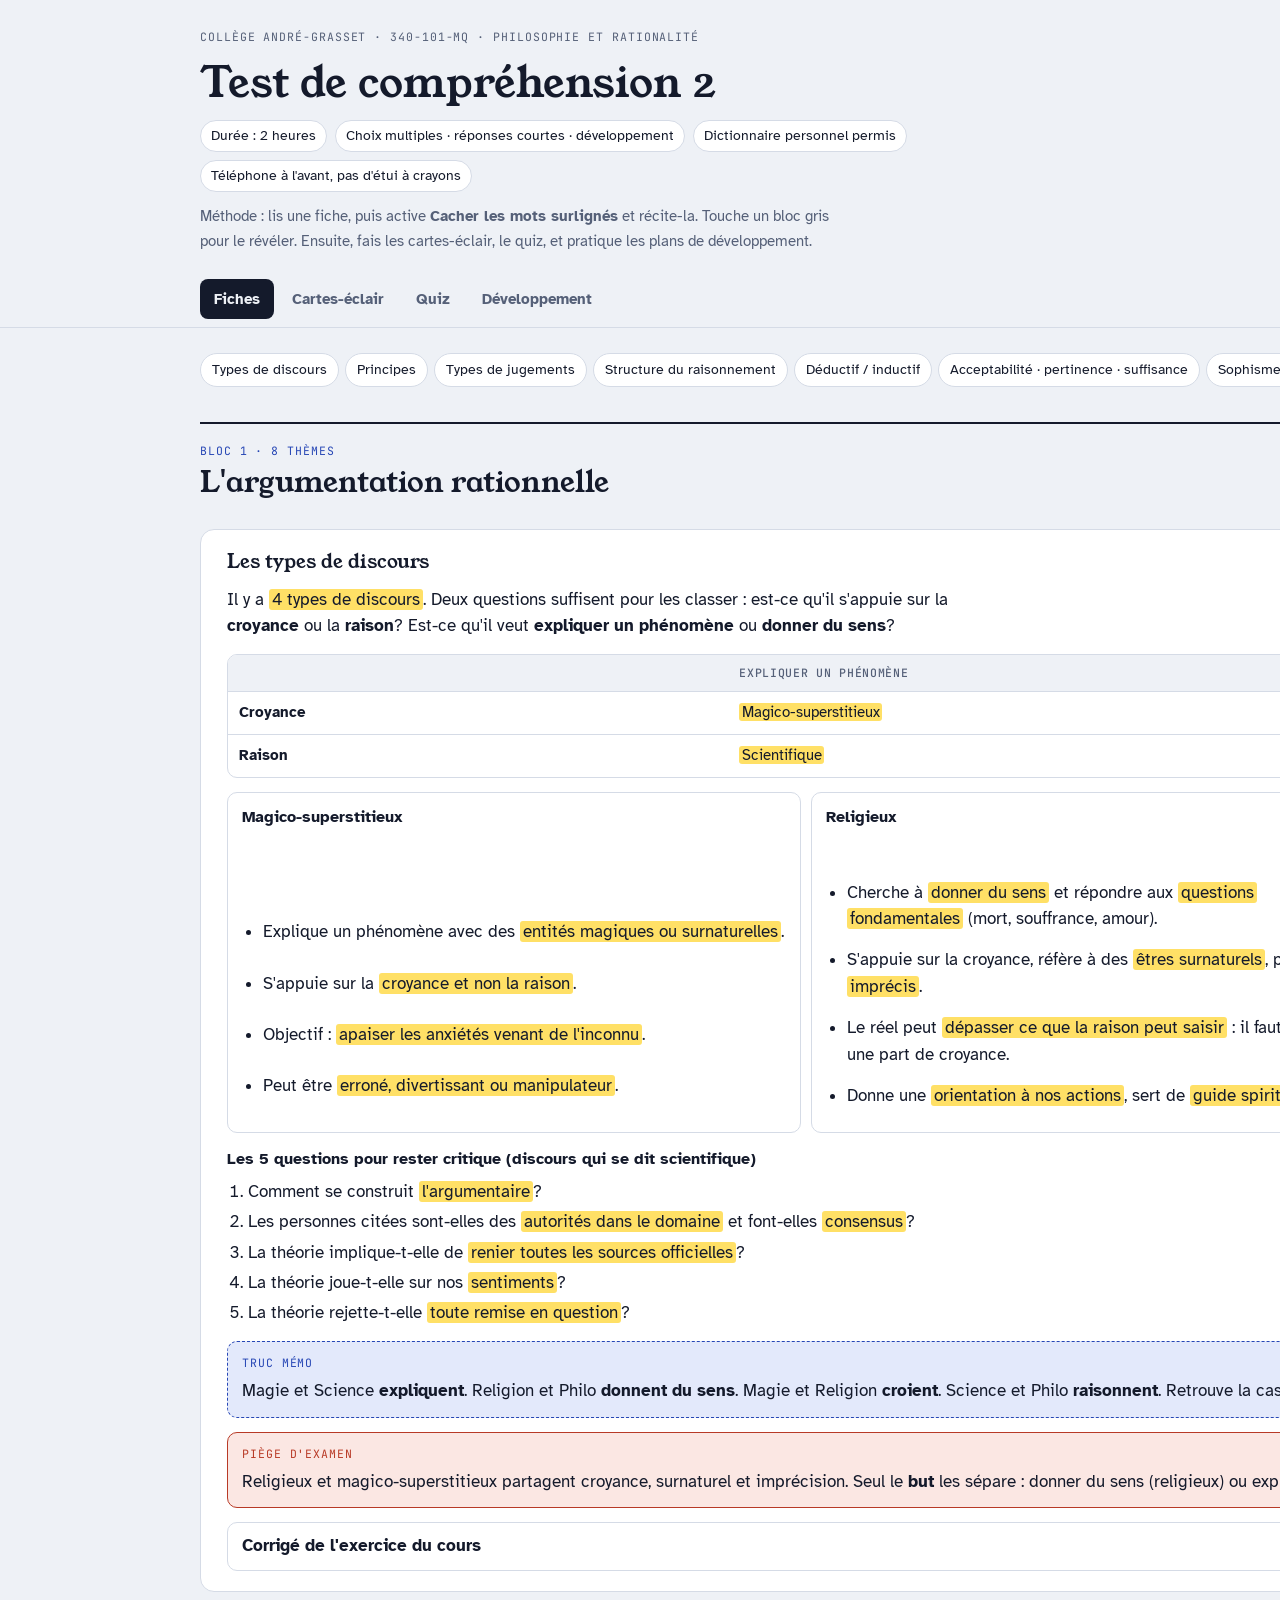
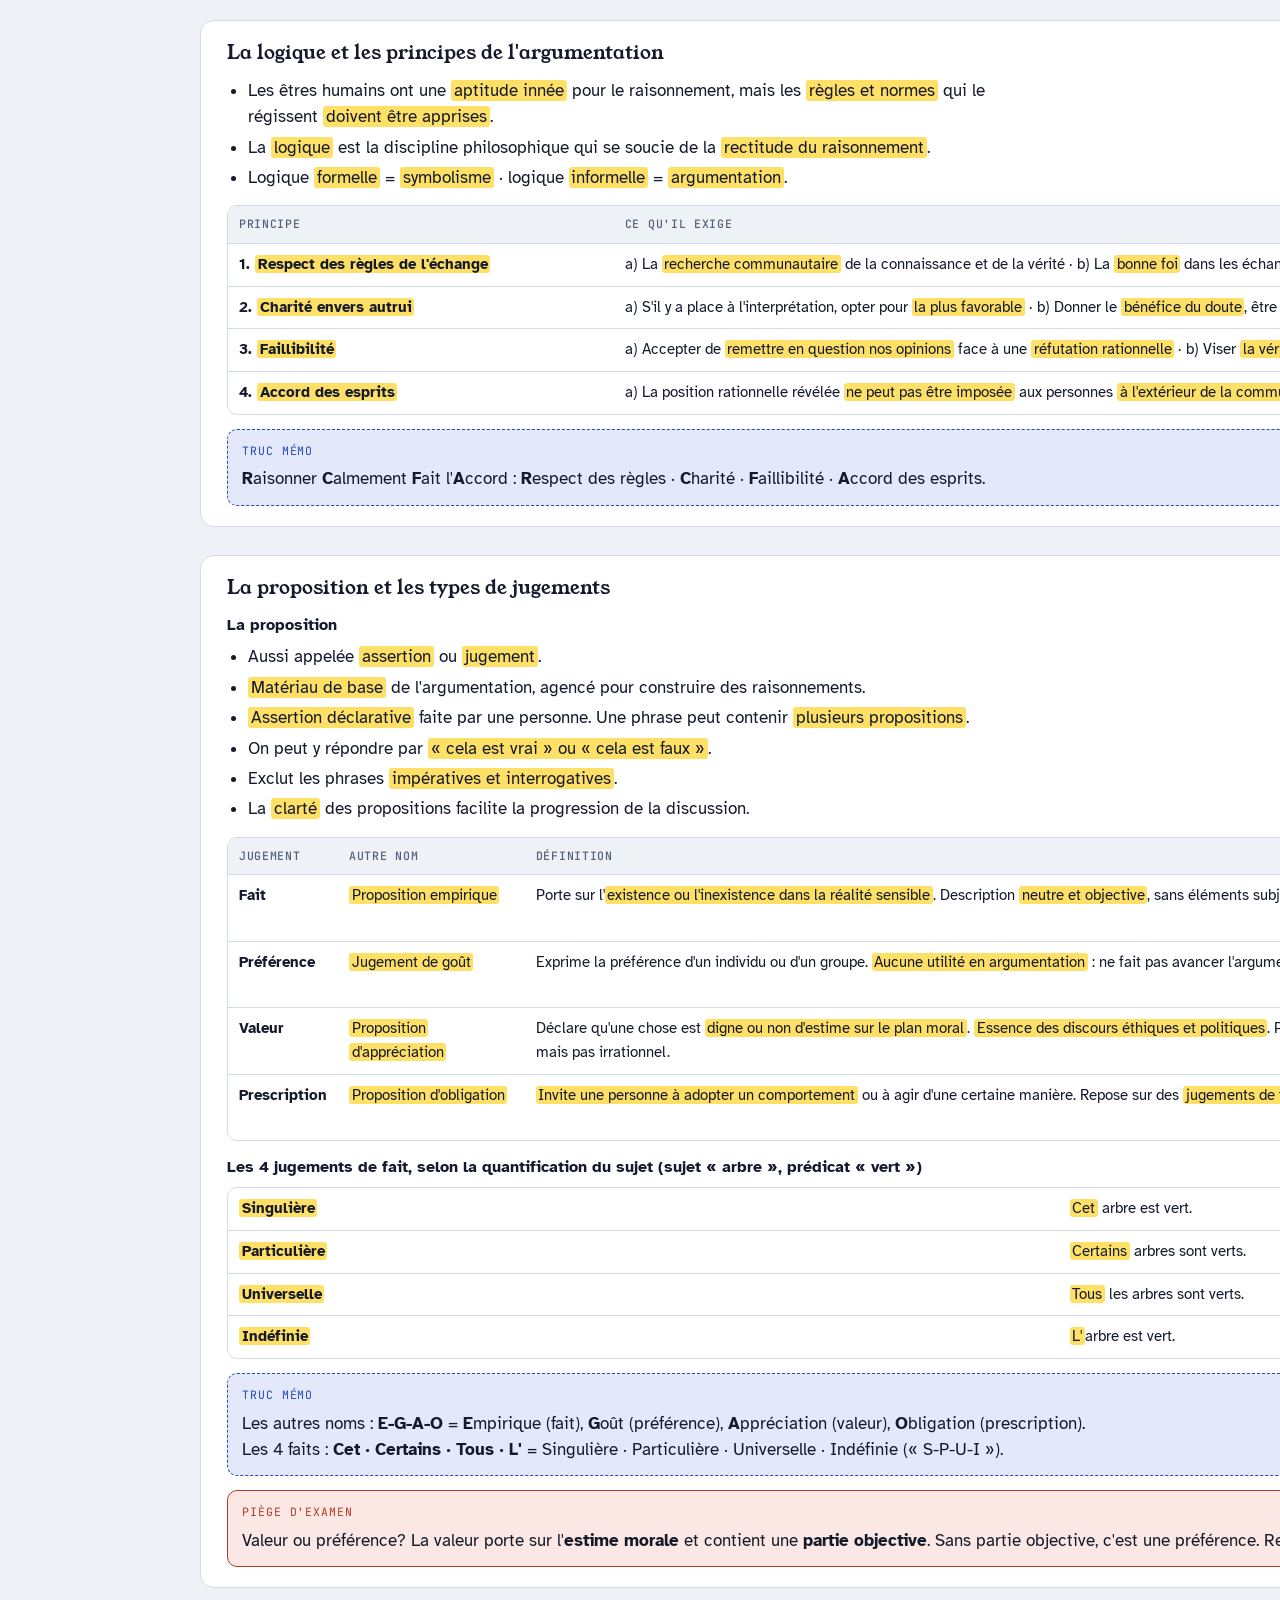
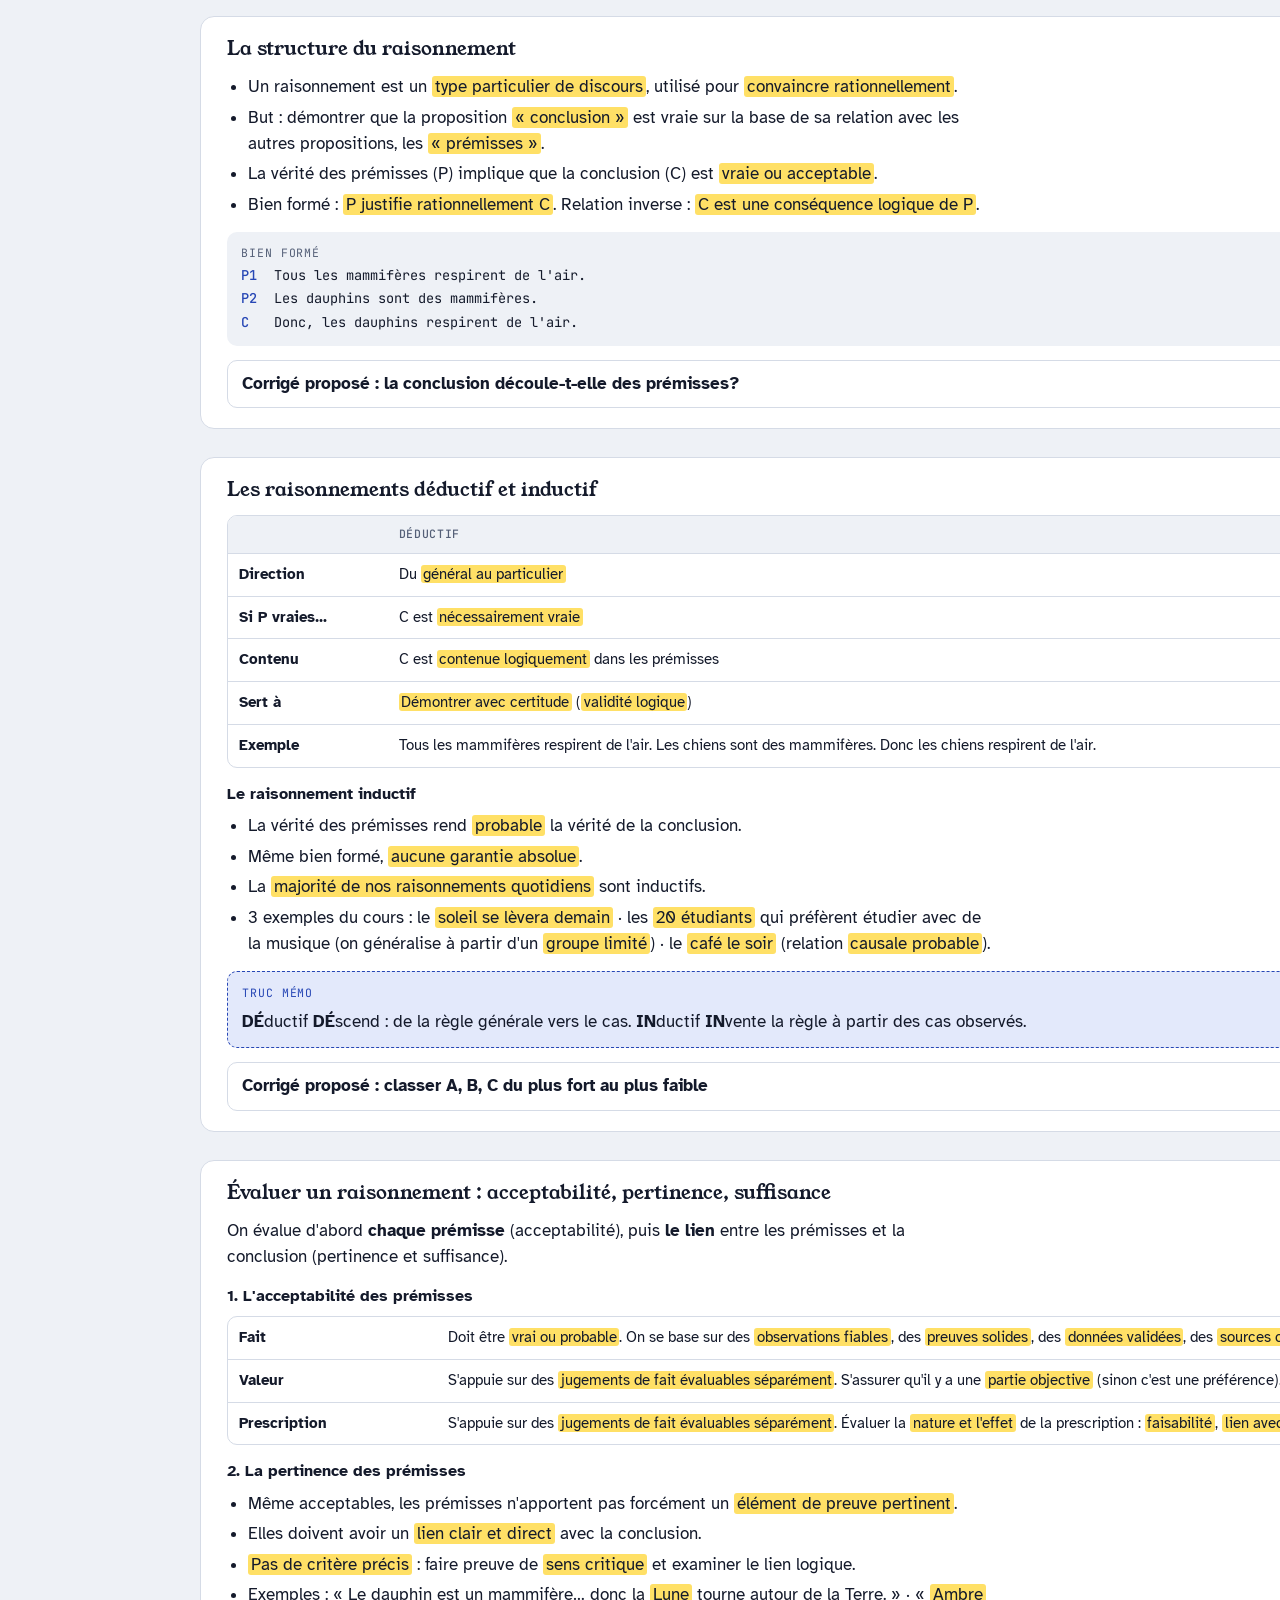
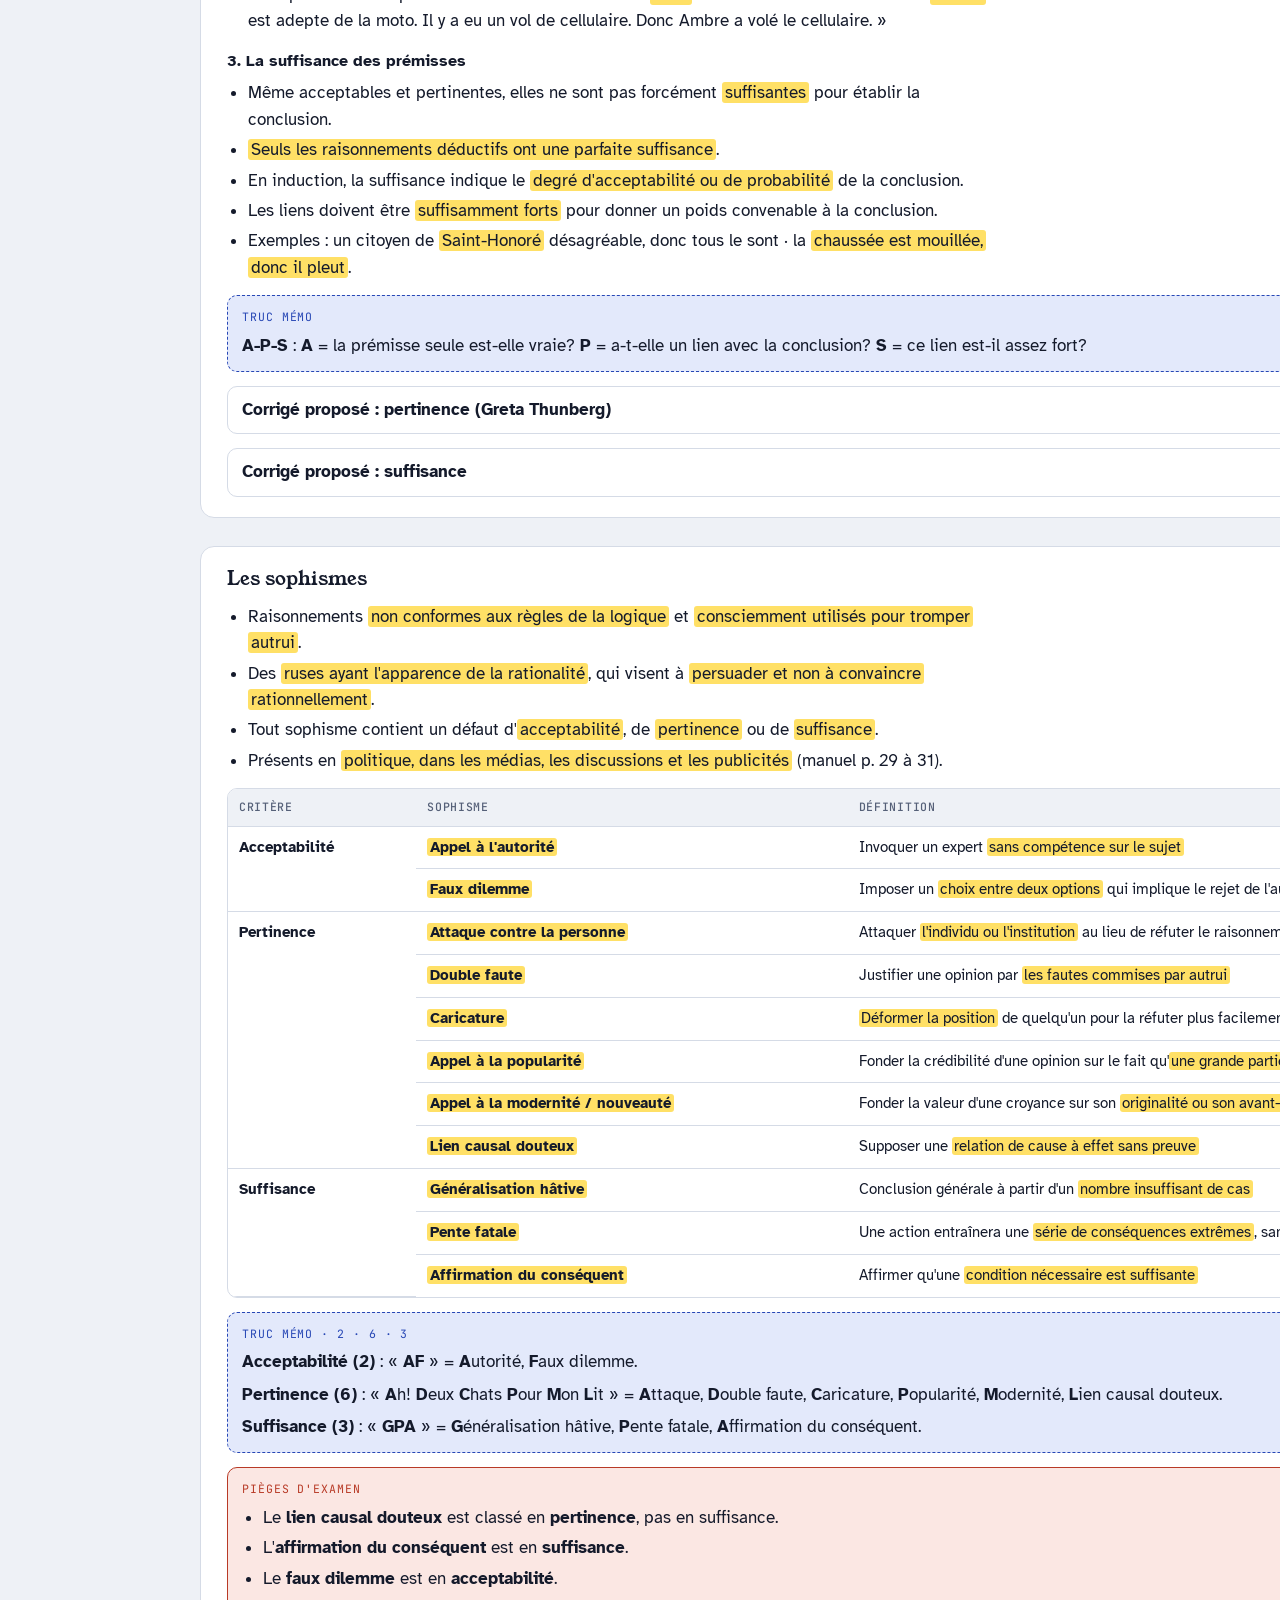
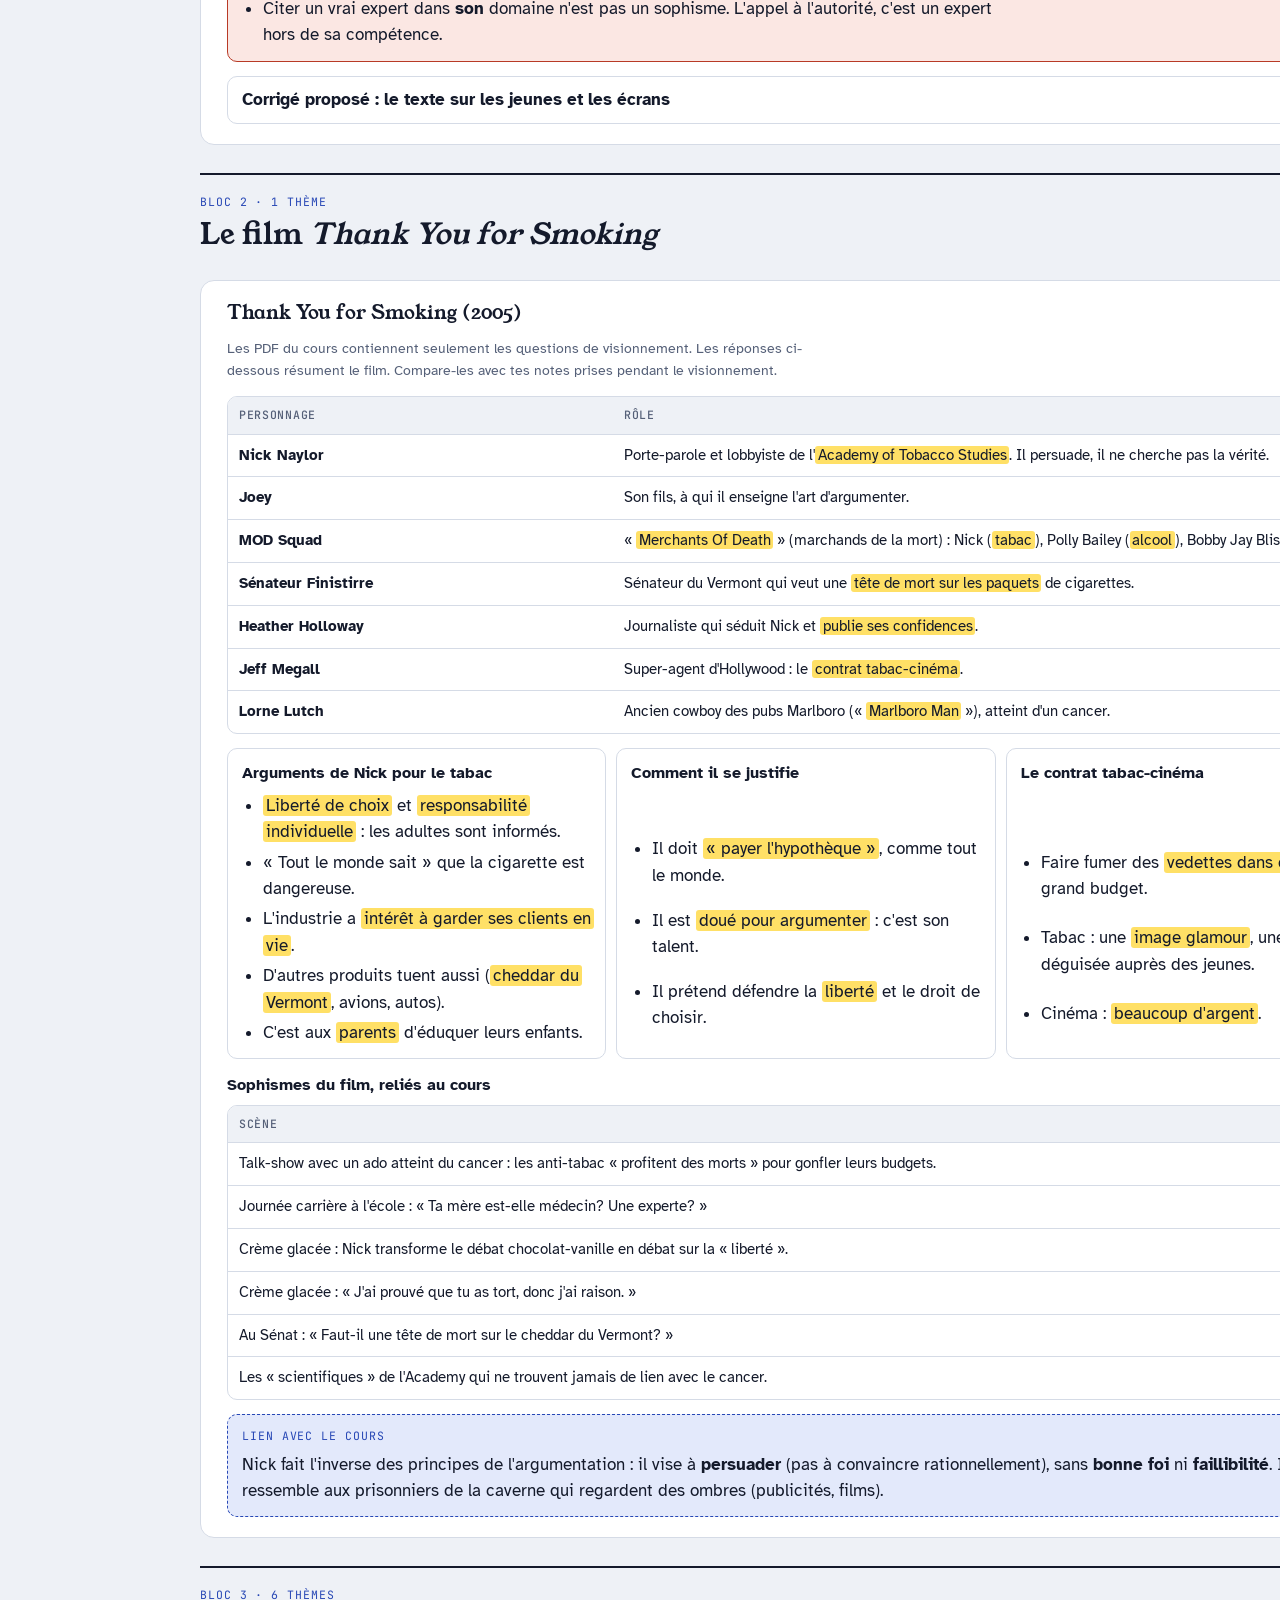
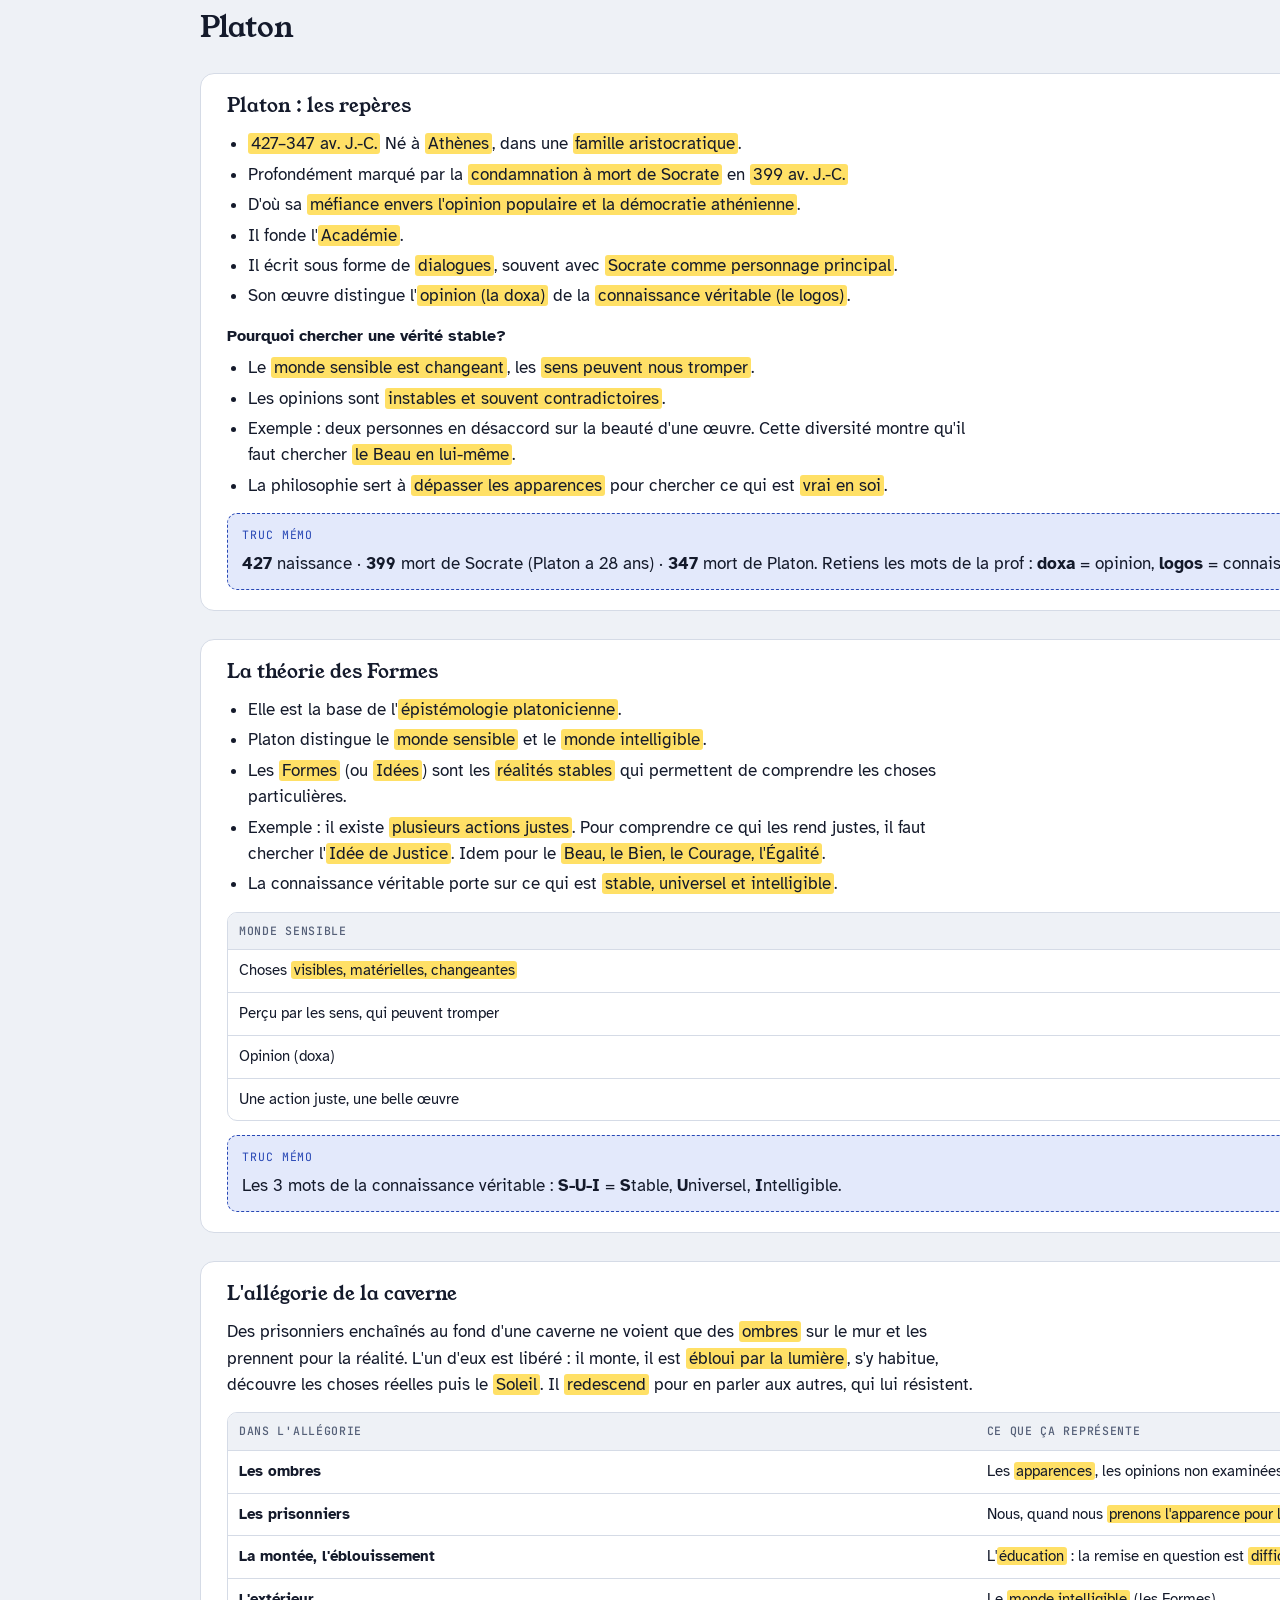
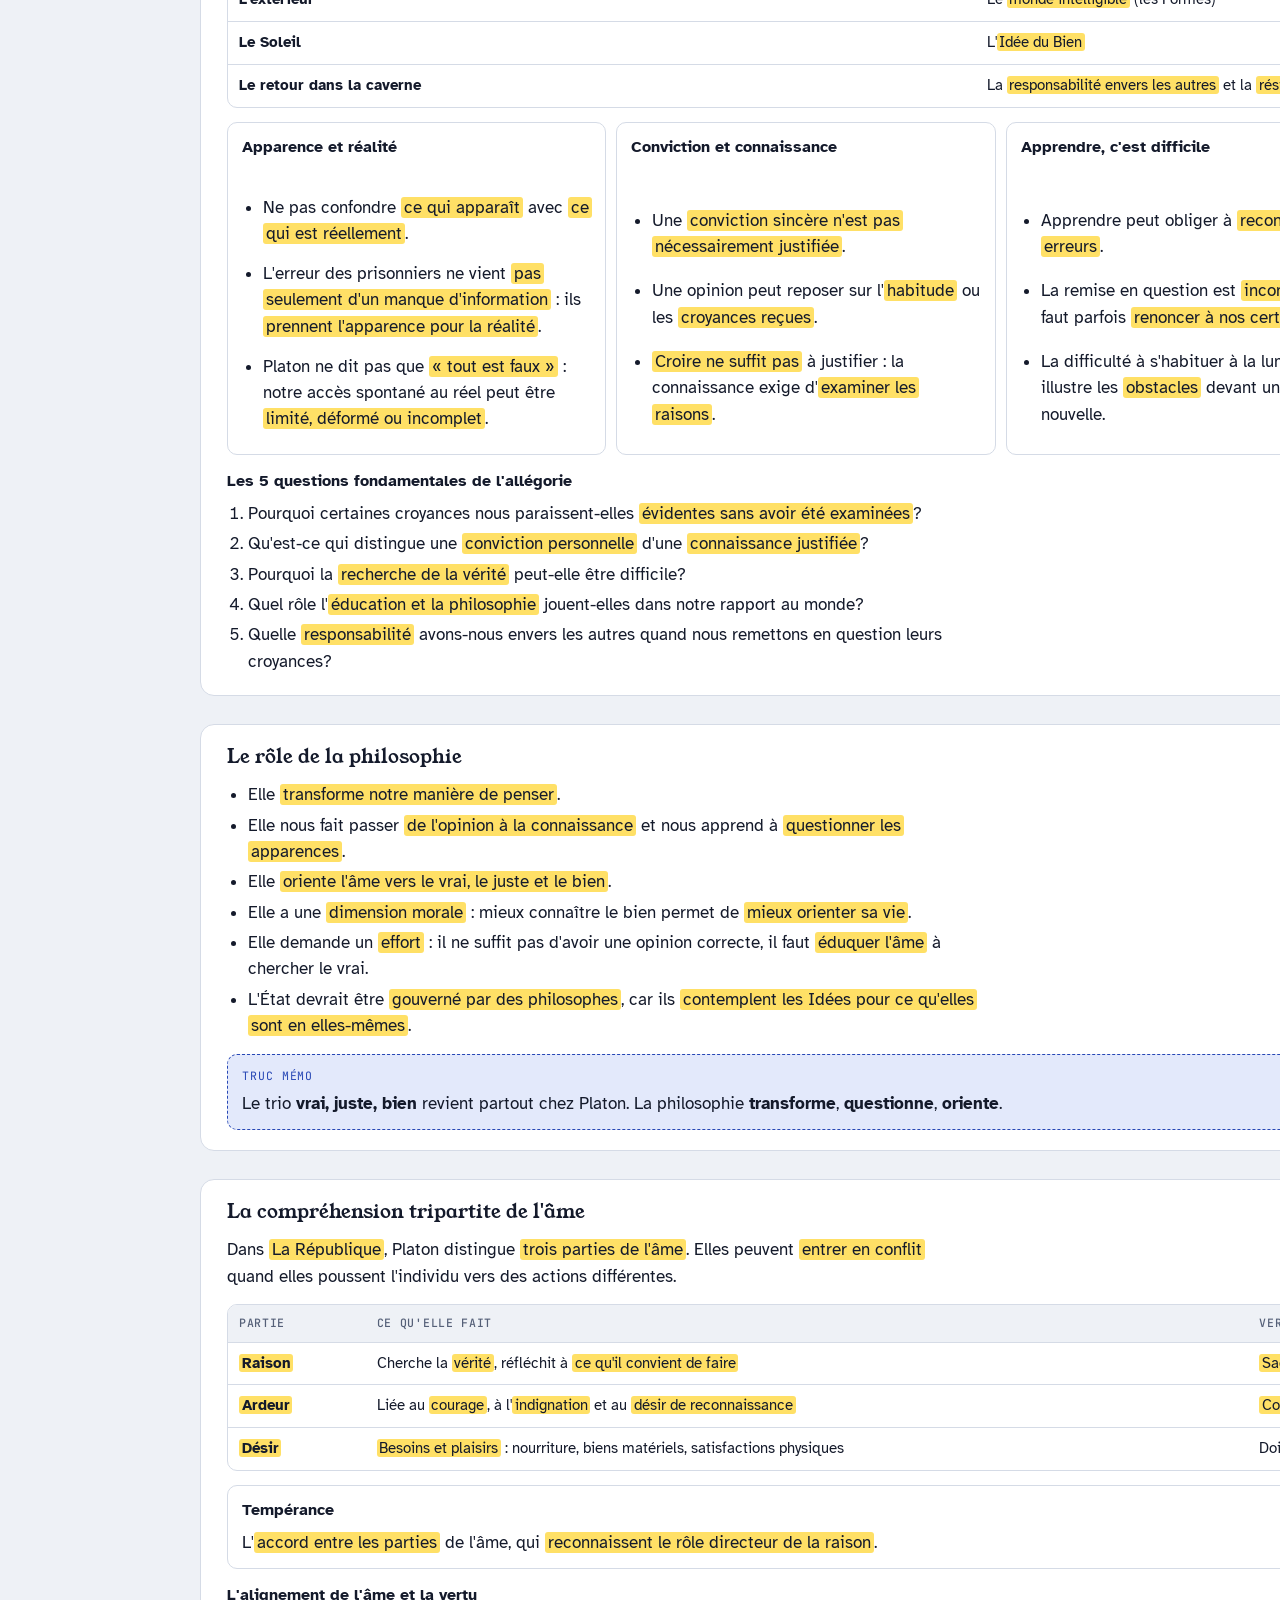
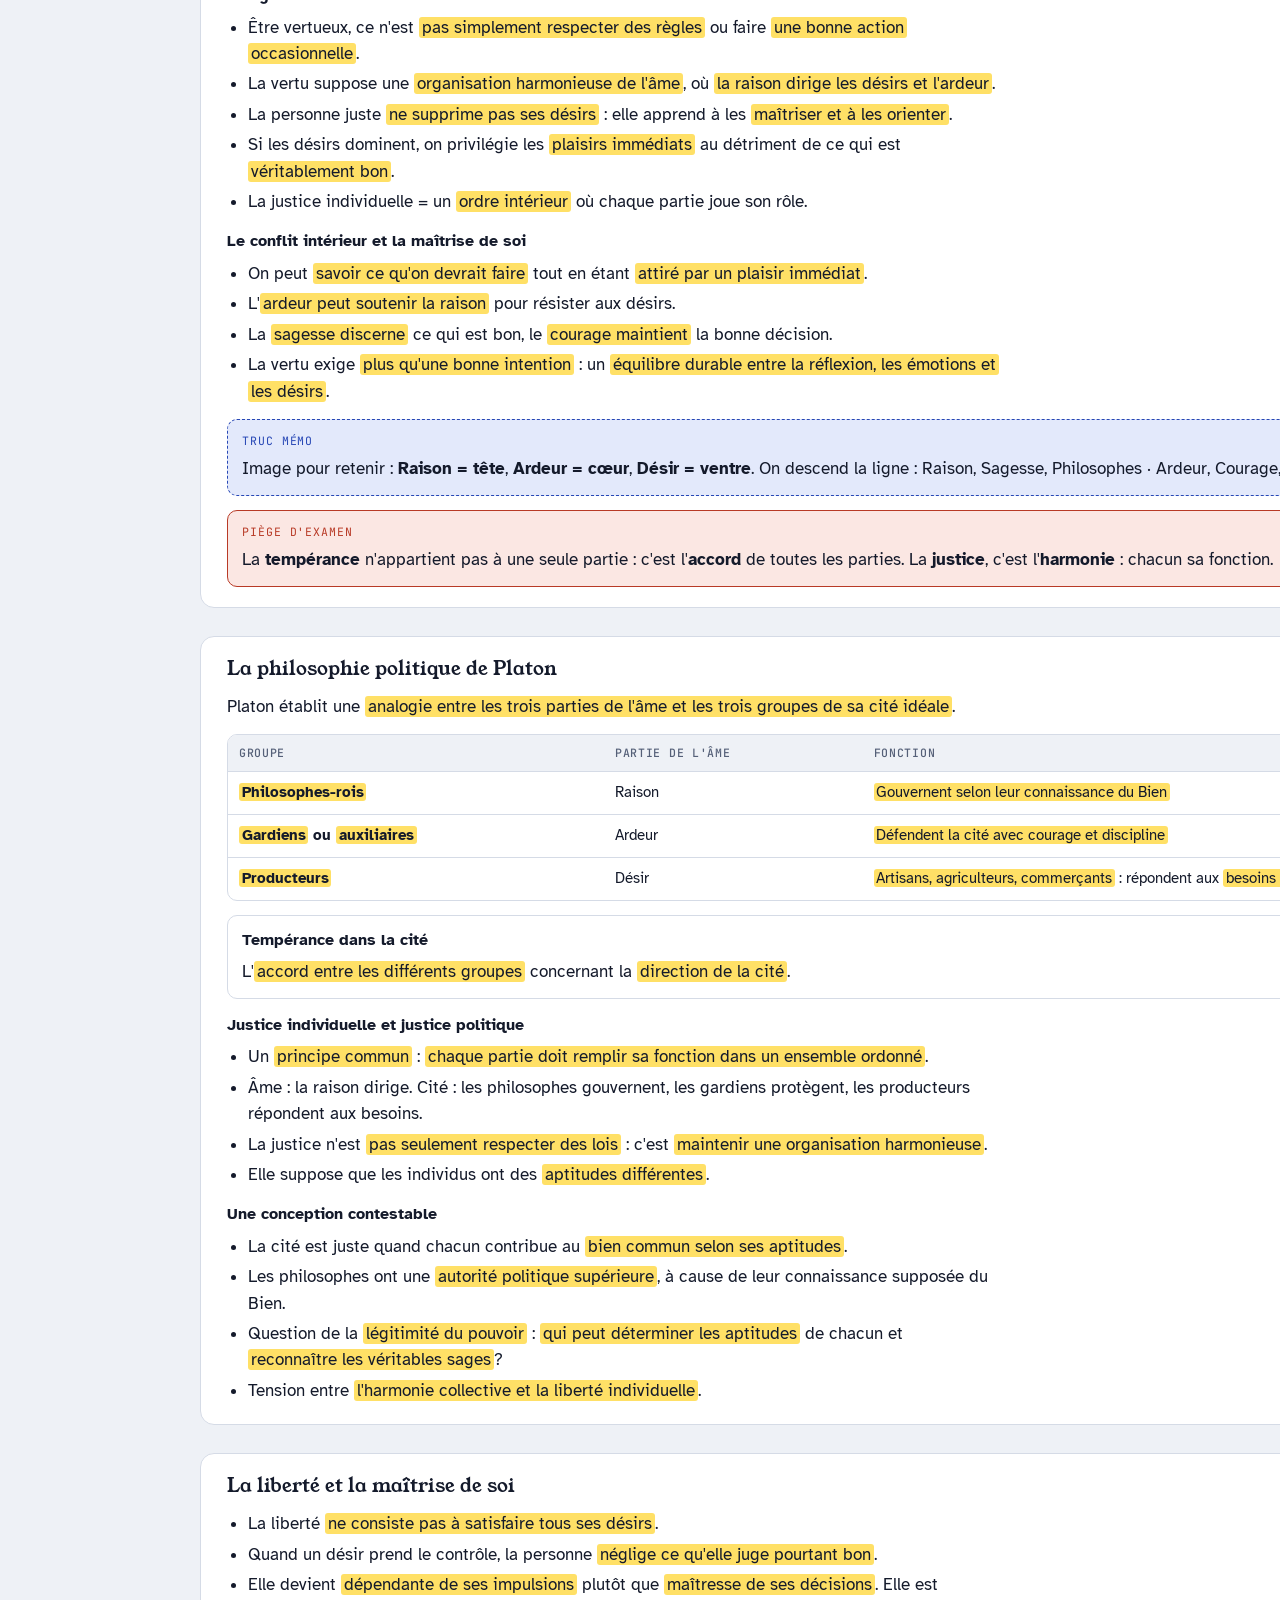
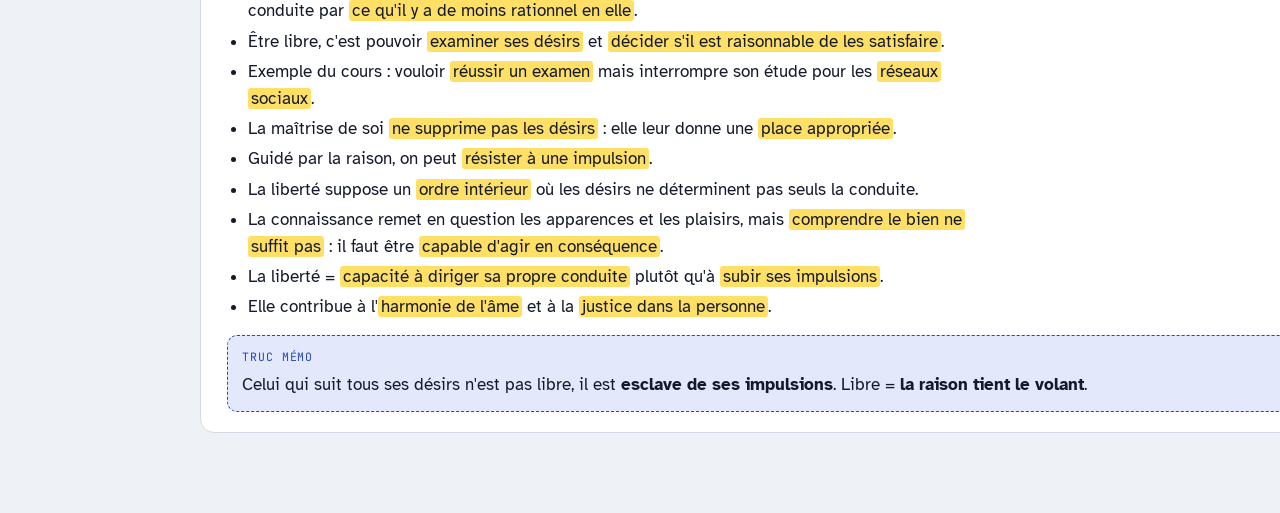
==== docs/index.html @ ff9e00a4 "Guide de révision du Test 2 de philo (340-101-MQ) Fiches, cartes-éclair, quiz et plans de développem" ====
<!doctype html>
<html lang="fr">
<head>
<meta charset="utf-8">
<meta name="viewport" content="width=device-width, initial-scale=1, viewport-fit=cover">
<meta name="robots" content="noindex, nofollow">
<style>:root{padding-top:env(safe-area-inset-top,0px);padding-bottom:env(safe-area-inset-bottom,0px)}body{margin:0}img{max-width:100%}[hidden]{display:none!important}</style>
<title>Guide du Test 2 de philo</title>
<meta name="claude:viewport-fit-sides" content="cover">
<link rel="preconnect" href="https://fonts.googleapis.com">
<link rel="preconnect" href="https://fonts.gstatic.com" crossorigin>
<link rel="stylesheet" href="https://fonts.googleapis.com/css2?family=Atkinson+Hyperlegible:ital,wght@0,400;0,700;1,400&family=JetBrains+Mono:wght@500&family=Young+Serif&display=swap">
<style>
/* Layout : une colonne de lecture (max 880px), onglets collants, fiches ouvertes avec mots-clés surlignés comme dans un cahier d'étude */
:root {
  --bg: #EEF1F6;
  --surface: #FFFFFF;
  --ink: #141A2B;
  --muted: #556078;
  --line: #D5DBE6;
  --accent: #2747B5;
  --accent-ink: #FFFFFF;
  --accent-soft: #E3E9FB;
  --hl: #FFE066;
  --hl-ink: #141A2B;
  --blank: #C9D1E0;
  --good: #17804F;
  --good-soft: #E1F3EA;
  --bad: #B83A26;
  --bad-soft: #FBE7E3;
  --font-display: "Young Serif", Georgia, "Times New Roman", serif;
  --font-body: "Atkinson Hyperlegible", "Segoe UI", system-ui, sans-serif;
  --font-mono: "JetBrains Mono", ui-monospace, Consolas, monospace;
}
@media (prefers-color-scheme: dark) {
  :root:not([data-theme="light"]) {
    --bg: #0E1320; --surface: #161C2C; --ink: #E7EBF3; --muted: #9BA6BC; --line: #283147;
    --accent: #86A3FF; --accent-ink: #0E1320; --accent-soft: #1E2947;
    --hl: #5C4D0E; --hl-ink: #FFF3BF; --blank: #34405C;
    --good: #4CC38A; --good-soft: #12301F; --bad: #FF8A73; --bad-soft: #3A1A15;
    color-scheme: dark;
  }
}
:root[data-theme="dark"] {
  --bg: #0E1320; --surface: #161C2C; --ink: #E7EBF3; --muted: #9BA6BC; --line: #283147;
  --accent: #86A3FF; --accent-ink: #0E1320; --accent-soft: #1E2947;
  --hl: #5C4D0E; --hl-ink: #FFF3BF; --blank: #34405C;
  --good: #4CC38A; --good-soft: #12301F; --bad: #FF8A73; --bad-soft: #3A1A15;
  color-scheme: dark;
}

body { background: var(--bg); color: var(--ink); font-family: var(--font-body); font-size: 16.5px; line-height: 1.6; }
body::before { content: ""; position: fixed; inset: 0 0 auto; height: env(safe-area-inset-top, 0px); z-index: 10; background: var(--bg); }
.wrap { max-width: 880px; margin: 0 auto; padding-left: max(16px, env(safe-area-inset-left, 0px)); padding-right: max(16px, env(safe-area-inset-right, 0px)); }

h1, h2, h3 { font-family: var(--font-display); font-weight: 400; text-wrap: balance; line-height: 1.2; margin: 0; }
h1 { font-size: clamp(1.9rem, 5vw, 2.6rem); }
h2 { font-size: clamp(1.45rem, 3.6vw, 1.8rem); }
h3 { font-size: 1.2rem; }
p { margin: 0; }
ul, ol { margin: 0; padding-left: 1.25em; display: grid; gap: 4px; }
.label { font-family: var(--font-mono); font-size: 0.72rem; letter-spacing: 0.08em; text-transform: uppercase; color: var(--muted); }

/* En-tête */
.top { padding-block: 28px 18px; display: grid; gap: 12px; }
.top .course { color: var(--muted); }
.facts { display: flex; flex-wrap: wrap; gap: 8px; }
.fact { font-size: 0.86rem; padding: 4px 10px; border: 1px solid var(--line); border-radius: 999px; background: var(--surface); }
.how { color: var(--muted); font-size: 0.95rem; max-width: 65ch; }

/* Onglets */
.tabs { position: sticky; top: env(safe-area-inset-top, 0px); z-index: 5; background: var(--bg); border-bottom: 1px solid var(--line); }
.tabs .wrap { display: flex; gap: 4px; overflow-x: auto; padding-block: 8px; scrollbar-width: none; }
.tab { font: inherit; font-weight: 700; font-size: 0.95rem; color: var(--muted); background: none; border: 0; padding: 8px 14px; border-radius: 8px; cursor: pointer; white-space: nowrap; }
.tab[aria-selected="true"] { background: var(--ink); color: var(--bg); }
.tab:focus-visible, button:focus-visible, select:focus-visible, summary:focus-visible { outline: 3px solid var(--accent); outline-offset: 2px; }

main { padding-block: 22px 80px; }
.view { display: grid; gap: 28px; }

/* Fiches */
.toolbar { display: flex; flex-wrap: wrap; gap: 10px; align-items: center; justify-content: space-between; }
.chips { display: flex; gap: 6px; overflow-x: auto; padding-bottom: 4px; min-width: 0; flex: 1 1 320px; }
.chip { font: inherit; font-size: 0.85rem; white-space: nowrap; background: var(--surface); color: var(--ink); border: 1px solid var(--line); border-radius: 999px; padding: 5px 11px; cursor: pointer; }
.chip:hover { border-color: var(--accent); }
.btn { font: inherit; font-weight: 700; font-size: 0.92rem; padding: 9px 14px; border-radius: 9px; border: 1px solid var(--line); background: var(--surface); color: var(--ink); cursor: pointer; }
.btn.primary { background: var(--accent); border-color: var(--accent); color: var(--accent-ink); }
.btn[aria-pressed="true"] { background: var(--ink); color: var(--bg); border-color: var(--ink); }
.btn:disabled { opacity: 0.45; cursor: default; }

.group { display: grid; gap: 6px; padding-top: 18px; border-top: 2px solid var(--ink); }
.group .label { color: var(--accent); }
section.fiche { display: grid; gap: 14px; scroll-margin-top: 72px; background: var(--surface); border: 1px solid var(--line); border-radius: 14px; padding: 20px clamp(16px, 3vw, 26px); }
.fiche > p, .fiche li { max-width: 68ch; }
.sub { display: grid; gap: 6px; }
.sub h4 { margin: 0; font-size: 1rem; font-weight: 700; }

mark { background: var(--hl); color: var(--hl-ink); padding: 0 0.18em; border-radius: 3px; box-decoration-break: clone; -webkit-box-decoration-break: clone; }
body.cache mark:not(.vu) { color: transparent; background: var(--blank); cursor: pointer; user-select: none; }
body.cache mark:not(.vu) * { visibility: hidden; }

.tbl { overflow-x: auto; border: 1px solid var(--line); border-radius: 10px; }
table { border-collapse: collapse; width: 100%; font-size: 0.93rem; }
.tbl.wide table { min-width: 620px; }
th, td { text-align: left; vertical-align: top; padding: 9px 11px; border-bottom: 1px solid var(--line); }
tr:last-child td { border-bottom: 0; }
th { font-family: var(--font-mono); font-size: 0.72rem; letter-spacing: 0.06em; text-transform: uppercase; color: var(--muted); font-weight: 500; background: var(--bg); }
td.k { font-weight: 700; white-space: nowrap; }

.grid2 { display: grid; grid-template-columns: repeat(auto-fit, minmax(240px, 1fr)); gap: 10px; }
.cell { border: 1px solid var(--line); border-radius: 10px; padding: 12px 14px; display: grid; gap: 6px; min-width: 0; }
.cell h4 { margin: 0; font-size: 1rem; }

.memo, .piege { border-radius: 10px; padding: 12px 14px; display: grid; gap: 6px; }
.memo { border: 1.5px dashed var(--accent); background: var(--accent-soft); }
.memo .label { color: var(--accent); }
.piege { border: 1.5px solid var(--bad); background: var(--bad-soft); }
.piege .label { color: var(--bad); }

.syllo { font-family: var(--font-mono); font-size: 0.85rem; background: var(--bg); border-radius: 10px; padding: 12px 14px; display: grid; gap: 2px; overflow-x: auto; }
.syllo b { color: var(--accent); font-weight: 500; display: inline-block; width: 2.4em; }

details.corr { border: 1px solid var(--line); border-radius: 10px; }
details.corr summary { cursor: pointer; padding: 10px 14px; font-weight: 700; list-style: none; display: flex; justify-content: space-between; gap: 10px; }
details.corr summary::after { content: "Afficher"; font-family: var(--font-mono); font-size: 0.72rem; color: var(--accent); text-transform: uppercase; letter-spacing: 0.06em; align-self: center; }
details.corr[open] summary::after { content: "Masquer"; }
details.corr summary::-webkit-details-marker { display: none; }
details.corr .in { padding: 0 14px 14px; display: grid; gap: 8px; }
.note { font-size: 0.86rem; color: var(--muted); }

/* Cartes-éclair */
.panel { background: var(--surface); border: 1px solid var(--line); border-radius: 14px; padding: 18px clamp(16px, 3vw, 24px); display: grid; gap: 14px; }
.controls { display: flex; flex-wrap: wrap; gap: 10px; align-items: center; }
select { font: inherit; font-size: 0.92rem; padding: 8px 10px; border-radius: 9px; border: 1px solid var(--line); background: var(--surface); color: var(--ink); max-width: 100%; }
.check { display: flex; gap: 6px; align-items: center; font-size: 0.92rem; }
.stats { display: flex; flex-wrap: wrap; gap: 14px; font-size: 0.9rem; color: var(--muted); font-variant-numeric: tabular-nums; }
.stats b { color: var(--ink); }
.dot { display: inline-block; width: 9px; height: 9px; border-radius: 50%; margin-right: 5px; vertical-align: 1px; }

.flash { min-height: 240px; border: 1px solid var(--line); border-radius: 14px; background: var(--surface); padding: 22px clamp(16px, 4vw, 34px); display: grid; align-content: start; gap: 16px; }
.flash .q { font-family: var(--font-display); font-size: clamp(1.25rem, 3.4vw, 1.55rem); line-height: 1.3; }
.flash .a { border-top: 1px dashed var(--line); padding-top: 14px; font-size: 1.04rem; white-space: pre-line; }
.flash .meta { display: flex; justify-content: space-between; gap: 10px; }
.row { display: flex; flex-wrap: wrap; gap: 8px; }
.btn.good { background: var(--good-soft); border-color: var(--good); color: var(--good); }
.btn.bad { background: var(--bad-soft); border-color: var(--bad); color: var(--bad); }
.kbd { font-family: var(--font-mono); font-size: 0.75rem; color: var(--muted); }

/* Quiz */
.qz { display: grid; gap: 14px; }
.qz .q { font-family: var(--font-display); font-size: clamp(1.2rem, 3.2vw, 1.45rem); line-height: 1.3; }
.opts { display: grid; gap: 8px; }
.opt { font: inherit; text-align: left; padding: 12px 14px; border-radius: 10px; border: 1px solid var(--line); background: var(--surface); color: var(--ink); cursor: pointer; }
.opt:hover:not(:disabled) { border-color: var(--accent); }
.opt:disabled { cursor: default; }
.opt.ok { border-color: var(--good); background: var(--good-soft); color: var(--ink); }
.opt.ko { border-color: var(--bad); background: var(--bad-soft); color: var(--ink); }
.feedback { border-radius: 10px; padding: 12px 14px; }
.feedback.ok { background: var(--good-soft); }
.feedback.ko { background: var(--bad-soft); }
.bar { height: 6px; border-radius: 99px; background: var(--line); overflow: hidden; }
.bar > i { display: block; height: 100%; background: var(--accent); width: 0; transition: width .25s; }
.missed { display: grid; gap: 10px; }
.missed div { border-left: 3px solid var(--bad); padding-left: 10px; }

/* Développement */
.dev { display: grid; gap: 10px; }
.dev details { background: var(--surface); border: 1px solid var(--line); border-radius: 12px; }
.dev summary { cursor: pointer; padding: 14px 16px; display: grid; gap: 4px; list-style: none; }
.dev summary::-webkit-details-marker { display: none; }
.dev summary .t { font-family: var(--font-display); font-size: 1.12rem; line-height: 1.3; }
.dev .in { padding: 0 16px 16px; display: grid; gap: 12px; }
.dev .in h4 { margin: 0; font-family: var(--font-mono); font-size: 0.72rem; letter-spacing: 0.08em; text-transform: uppercase; color: var(--accent); font-weight: 500; }
.dev .blk { display: grid; gap: 4px; }

@media (prefers-reduced-motion: reduce) { * { transition: none !important; scroll-behavior: auto !important; } }
</style>
</head>
<body>

<header class="wrap top">
  <p class="label">Collège André-Grasset · 340-101-MQ · Philosophie et rationalité</p>
  <h1>Test de compréhension 2</h1>
  <div class="facts">
    <span class="fact">Durée : 2 heures</span>
    <span class="fact">Choix multiples · réponses courtes · développement</span>
    <span class="fact">Dictionnaire personnel permis</span>
    <span class="fact">Téléphone à l'avant, pas d'étui à crayons</span>
  </div>
  <p class="how">Méthode : lis une fiche, puis active <b>Cacher les mots surlignés</b> et récite-la. Touche un bloc gris pour le révéler. Ensuite, fais les cartes-éclair, le quiz, et pratique les plans de développement.</p>
</header>

<nav class="tabs" aria-label="Sections du guide">
  <div class="wrap" role="tablist">
    <button class="tab" role="tab" id="tab-fiches" data-view="fiches" aria-selected="true">Fiches</button>
    <button class="tab" role="tab" id="tab-cartes" data-view="cartes" aria-selected="false">Cartes-éclair</button>
    <button class="tab" role="tab" id="tab-quiz" data-view="quiz" aria-selected="false">Quiz</button>
    <button class="tab" role="tab" id="tab-developpement" data-view="developpement" aria-selected="false">Développement</button>
  </div>
</nav>

<main class="wrap">

<!-- ===================== FICHES ===================== -->
<div class="view" id="view-fiches" role="tabpanel" aria-labelledby="tab-fiches">

  <div class="toolbar">
    <div class="chips" id="chips"></div>
    <button class="btn" id="btn-cache" aria-pressed="false">Cacher les mots surlignés</button>
  </div>

  <!-- BLOC 1 -->
  <div class="group">
    <span class="label">Bloc 1 · 8 thèmes</span>
    <h2>L'argumentation rationnelle</h2>
  </div>

  <section class="fiche" id="s-discours" data-chip="Types de discours">
    <h3>Les types de discours</h3>
    <p>Il y a <mark>4 types de discours</mark>. Deux questions suffisent pour les classer : est-ce qu'il s'appuie sur la <b>croyance</b> ou la <b>raison</b>? Est-ce qu'il veut <b>expliquer un phénomène</b> ou <b>donner du sens</b>?</p>
    <div class="tbl">
      <table>
        <thead><tr><th></th><th>Expliquer un phénomène</th><th>Donner du sens</th></tr></thead>
        <tbody>
          <tr><td class="k">Croyance</td><td><mark>Magico-superstitieux</mark></td><td><mark>Religieux</mark></td></tr>
          <tr><td class="k">Raison</td><td><mark>Scientifique</mark></td><td><mark>Philosophique</mark></td></tr>
        </tbody>
      </table>
    </div>
    <div class="grid2">
      <div class="cell">
        <h4>Magico-superstitieux</h4>
        <ul>
          <li>Explique un phénomène avec des <mark>entités magiques ou surnaturelles</mark>.</li>
          <li>S'appuie sur la <mark>croyance et non la raison</mark>.</li>
          <li>Objectif : <mark>apaiser les anxiétés venant de l'inconnu</mark>.</li>
          <li>Peut être <mark>erroné, divertissant ou manipulateur</mark>.</li>
        </ul>
      </div>
      <div class="cell">
        <h4>Religieux</h4>
        <ul>
          <li>Cherche à <mark>donner du sens</mark> et répondre aux <mark>questions fondamentales</mark> (mort, souffrance, amour).</li>
          <li>S'appuie sur la croyance, réfère à des <mark>êtres surnaturels</mark>, peut être <mark>imprécis</mark>.</li>
          <li>Le réel peut <mark>dépasser ce que la raison peut saisir</mark> : il faut accepter une part de croyance.</li>
          <li>Donne une <mark>orientation à nos actions</mark>, sert de <mark>guide spirituel</mark>.</li>
        </ul>
      </div>
      <div class="cell">
        <h4>Scientifique</h4>
        <ul>
          <li>Explique des phénomènes par la <mark>raison</mark>.</li>
          <li>Part d'une <mark>hypothèse</mark>, d'<mark>expériences</mark> et de l'<mark>analyse des données</mark> pour tirer des <mark>conclusions vérifiables</mark>.</li>
          <li>Sa marque : <mark>précision et exactitude</mark> (d'où la <mark>vérification des sources</mark>).</li>
          <li>N'apaise pas l'anxiété : intention de <mark>prévision ou de contrôle</mark>.</li>
          <li>Il faut accepter ses conclusions <mark>même contre notre intuition ou notre volonté</mark>.</li>
          <li>Certains discours magico-superstitieux imitent la méthode scientifique : ex. les <mark>théories du complot</mark>.</li>
        </ul>
      </div>
      <div class="cell">
        <h4>Philosophique</h4>
        <ul>
          <li>Basé sur la <mark>raison</mark>, répond à des <mark>questions fondamentales</mark>.</li>
          <li>Sa rationalité est fondée sur <mark>l'argumentation et l'évaluation de celle-ci</mark>.</li>
          <li>Le <mark>doute</mark> face à nos opinions et connaissances est le <mark>premier pas vers la recherche rationnelle de la vérité</mark>.</li>
          <li>Cherche à <mark>donner du sens</mark>, contrairement à la science qui veut <mark>simplement expliquer</mark>.</li>
        </ul>
      </div>
    </div>
    <div class="sub">
      <h4>Les 5 questions pour rester critique (discours qui se dit scientifique)</h4>
      <ol>
        <li>Comment se construit <mark>l'argumentaire</mark>?</li>
        <li>Les personnes citées sont-elles des <mark>autorités dans le domaine</mark> et font-elles <mark>consensus</mark>?</li>
        <li>La théorie implique-t-elle de <mark>renier toutes les sources officielles</mark>?</li>
        <li>La théorie joue-t-elle sur nos <mark>sentiments</mark>?</li>
        <li>La théorie rejette-t-elle <mark>toute remise en question</mark>?</li>
      </ol>
    </div>
    <div class="memo"><span class="label">Truc mémo</span><p>Magie et Science <b>expliquent</b>. Religion et Philo <b>donnent du sens</b>. Magie et Religion <b>croient</b>. Science et Philo <b>raisonnent</b>. Retrouve la case du tableau et tu as la réponse.</p></div>
    <div class="piege"><span class="label">Piège d'examen</span><p>Religieux et magico-superstitieux partagent croyance, surnaturel et imprécision. Seul le <b>but</b> les sépare : donner du sens (religieux) ou expliquer un phénomène (magico).</p></div>
    <details class="corr"><summary>Corrigé de l'exercice du cours</summary><div class="in">
      <p>a) religieux · b) scientifique · c) philosophique · d) magico-superstitieux</p>
    </div></details>
  </section>

  <section class="fiche" id="s-principes" data-chip="Principes">
    <h3>La logique et les principes de l'argumentation</h3>
    <ul>
      <li>Les êtres humains ont une <mark>aptitude innée</mark> pour le raisonnement, mais les <mark>règles et normes</mark> qui le régissent <mark>doivent être apprises</mark>.</li>
      <li>La <mark>logique</mark> est la discipline philosophique qui se soucie de la <mark>rectitude du raisonnement</mark>.</li>
      <li>Logique <mark>formelle</mark> = <mark>symbolisme</mark> · logique <mark>informelle</mark> = <mark>argumentation</mark>.</li>
    </ul>
    <div class="tbl wide">
      <table>
        <thead><tr><th>Principe</th><th>Ce qu'il exige</th></tr></thead>
        <tbody>
          <tr><td class="k">1. <mark>Respect des règles de l'échange</mark></td><td>a) La <mark>recherche communautaire</mark> de la connaissance et de la vérité · b) La <mark>bonne foi</mark> dans les échanges · c) Ne pas <mark>tromper volontairement</mark>, <mark>dévier la conversation</mark> ou faire appel à la <mark>persuasion</mark></td></tr>
          <tr><td class="k">2. <mark>Charité envers autrui</mark></td><td>a) S'il y a place à l'interprétation, opter pour <mark>la plus favorable</mark> · b) Donner le <mark>bénéfice du doute</mark>, être généreux <mark>sans faire de concessions invalides</mark></td></tr>
          <tr><td class="k">3. <mark>Faillibilité</mark></td><td>a) Accepter de <mark>remettre en question nos opinions</mark> face à une <mark>réfutation rationnelle</mark> · b) Viser <mark>la vérité</mark> et non la <mark>confirmation de nos opinions</mark> · c) Toute opinion doit être <mark>argumentée rationnellement</mark></td></tr>
          <tr><td class="k">4. <mark>Accord des esprits</mark></td><td>a) La position rationnelle révélée <mark>ne peut pas être imposée</mark> aux personnes <mark>à l'extérieur de la communauté de recherche</mark> · b) Reprendre la discussion <mark>avec d'autres interlocuteurs</mark> pour éviter un <mark>dogmatisme</mark></td></tr>
        </tbody>
      </table>
    </div>
    <div class="memo"><span class="label">Truc mémo</span><p><b>R</b>aisonner <b>C</b>almement <b>F</b>ait l'<b>A</b>ccord : <b>R</b>espect des règles · <b>C</b>harité · <b>F</b>aillibilité · <b>A</b>ccord des esprits.</p></div>
  </section>

  <section class="fiche" id="s-jugements" data-chip="Types de jugements">
    <h3>La proposition et les types de jugements</h3>
    <div class="sub">
      <h4>La proposition</h4>
      <ul>
        <li>Aussi appelée <mark>assertion</mark> ou <mark>jugement</mark>.</li>
        <li><mark>Matériau de base</mark> de l'argumentation, agencé pour construire des raisonnements.</li>
        <li><mark>Assertion déclarative</mark> faite par une personne. Une phrase peut contenir <mark>plusieurs propositions</mark>.</li>
        <li>On peut y répondre par <mark>« cela est vrai » ou « cela est faux »</mark>.</li>
        <li>Exclut les phrases <mark>impératives et interrogatives</mark>.</li>
        <li>La <mark>clarté</mark> des propositions facilite la progression de la discussion.</li>
      </ul>
    </div>
    <div class="tbl wide">
      <table>
        <thead><tr><th>Jugement</th><th>Autre nom</th><th>Définition</th><th>Force et véracité</th><th>Exemple</th></tr></thead>
        <tbody>
          <tr>
            <td class="k">Fait</td><td><mark>Proposition empirique</mark></td>
            <td>Porte sur l'<mark>existence ou l'inexistence dans la réalité sensible</mark>. Description <mark>neutre et objective</mark>, sans éléments subjectifs ou de préférence.</td>
            <td>Peut être <mark>vrai, faux ou probable</mark>. La <mark>méthode d'évaluation dépend du type</mark> de fait (la météo aujourd'hui vs le nombre de tentacules d'une pieuvre).</td>
            <td>Il pleut dehors.</td>
          </tr>
          <tr>
            <td class="k">Préférence</td><td><mark>Jugement de goût</mark></td>
            <td>Exprime la préférence d'un individu ou d'un groupe. <mark>Aucune utilité en argumentation</mark> : ne fait pas avancer l'argumentation rationnelle.</td>
            <td><mark>Purement subjectif</mark> : <mark>aucune place dans un débat rationnel</mark>. Véracité basée <mark>uniquement sur les goûts individuels</mark>.</td>
            <td>Je préfère le café au thé.</td>
          </tr>
          <tr>
            <td class="k">Valeur</td><td><mark>Proposition d'appréciation</mark></td>
            <td>Déclare qu'une chose est <mark>digne ou non d'estime sur le plan moral</mark>. <mark>Essence des discours éthiques et politiques</mark>. Part de <mark>subjectivité et d'objectivité</mark>, mais pas irrationnel.</td>
            <td>Partiellement subjectif : critères = <mark>cohérence et pertinence</mark>. Évaluer la véracité des <mark>jugements de fait qui le sous-tendent</mark>.</td>
            <td>Ce film est excellent.</td>
          </tr>
          <tr>
            <td class="k">Prescription</td><td><mark>Proposition d'obligation</mark></td>
            <td><mark>Invite une personne à adopter un comportement</mark> ou à agir d'une certaine manière. Repose sur des <mark>jugements de fait ou de valeur</mark>.</td>
            <td>Évaluer la véracité des <mark>jugements qui le sous-tendent</mark> et analyser la <mark>pertinence et la suffisance</mark> des arguments qui le soutiennent.</td>
            <td>Tu devrais dire la vérité.</td>
          </tr>
        </tbody>
      </table>
    </div>
    <div class="sub">
      <h4>Les 4 jugements de fait, selon la quantification du sujet (sujet « arbre », prédicat « vert »)</h4>
      <div class="tbl">
        <table>
          <tbody>
            <tr><td class="k"><mark>Singulière</mark></td><td><mark>Cet</mark> arbre est vert.</td></tr>
            <tr><td class="k"><mark>Particulière</mark></td><td><mark>Certains</mark> arbres sont verts.</td></tr>
            <tr><td class="k"><mark>Universelle</mark></td><td><mark>Tous</mark> les arbres sont verts.</td></tr>
            <tr><td class="k"><mark>Indéfinie</mark></td><td><mark>L'</mark>arbre est vert.</td></tr>
          </tbody>
        </table>
      </div>
    </div>
    <div class="memo"><span class="label">Truc mémo</span><p>Les autres noms : <b>E-G-A-O</b> = <b>E</b>mpirique (fait), <b>G</b>oût (préférence), <b>A</b>ppréciation (valeur), <b>O</b>bligation (prescription).<br>Les 4 faits : <b>Cet · Certains · Tous · L'</b> = Singulière · Particulière · Universelle · Indéfinie (« S-P-U-I »).</p></div>
    <div class="piege"><span class="label">Piège d'examen</span><p>Valeur ou préférence? La valeur porte sur l'<b>estime morale</b> et contient une <b>partie objective</b>. Sans partie objective, c'est une préférence. Repère aussi les mots « devrait », « il faut » : c'est une prescription.</p></div>
  </section>

  <section class="fiche" id="s-raisonnement" data-chip="Structure du raisonnement">
    <h3>La structure du raisonnement</h3>
    <ul>
      <li>Un raisonnement est un <mark>type particulier de discours</mark>, utilisé pour <mark>convaincre rationnellement</mark>.</li>
      <li>But : démontrer que la proposition <mark>« conclusion »</mark> est vraie sur la base de sa relation avec les autres propositions, les <mark>« prémisses »</mark>.</li>
      <li>La vérité des prémisses (P) implique que la conclusion (C) est <mark>vraie ou acceptable</mark>.</li>
      <li>Bien formé : <mark>P justifie rationnellement C</mark>. Relation inverse : <mark>C est une conséquence logique de P</mark>.</li>
    </ul>
    <div class="grid2">
      <div class="syllo">
        <span class="label">Bien formé</span>
        <span><b>P1</b>Tous les mammifères respirent de l'air.</span>
        <span><b>P2</b>Les dauphins sont des mammifères.</span>
        <span><b>C</b>Donc, les dauphins respirent de l'air.</span>
      </div>
      <div class="syllo">
        <span class="label">Mal formé</span>
        <span><b>P1</b>Certains animaux sont des chats.</span>
        <span><b>P2</b>Cet animal est une chauve-souris.</span>
        <span><b>C</b>Donc cette chauve-souris est un chat.</span>
      </div>
    </div>
    <details class="corr"><summary>Corrigé proposé : la conclusion découle-t-elle des prémisses?</summary><div class="in">
      <ul>
        <li><b>Marie enseigne un cours, donc elle est professeure</b> : non. Enseigner un cours n'est pas réservé aux profs. Version valide : « Tous les professeurs enseignent un cours. Marie est professeure. Donc Marie enseigne un cours. »</li>
        <li><b>Dauphins / mammifères</b> : oui.</li>
        <li><b>Sophie doit remettre un travail final</b> : oui.</li>
        <li><b>Aucun carré n'a quatre côtés…</b> : la forme se tient, mais P1 est fausse (problème d'acceptabilité). Version valide : « Tous les carrés ont quatre côtés égaux. Cette figure n'a pas quatre côtés égaux. Donc ce n'est pas un carré. »</li>
        <li><b>Socrate est un être humain</b> : oui.</li>
        <li><b>Félix est un chat</b> : non. Version valide : « Tous les chats sont des animaux. Félix est un chat. Donc Félix est un animal. »</li>
      </ul>
      <p class="note">La prof n'a pas fourni ce corrigé dans les PDF. Compare avec ce qui a été dit en classe.</p>
    </div></details>
  </section>

  <section class="fiche" id="s-deduction" data-chip="Déductif / inductif">
    <h3>Les raisonnements déductif et inductif</h3>
    <div class="tbl wide">
      <table>
        <thead><tr><th></th><th>Déductif</th><th>Inductif</th></tr></thead>
        <tbody>
          <tr><td class="k">Direction</td><td>Du <mark>général au particulier</mark></td><td>Du <mark>particulier au général</mark></td></tr>
          <tr><td class="k">Si P vraies…</td><td>C est <mark>nécessairement vraie</mark></td><td>C est <mark>probable, mais non certaine</mark></td></tr>
          <tr><td class="k">Contenu</td><td>C est <mark>contenue logiquement</mark> dans les prémisses</td><td>C <mark>dépasse</mark> ce qui est directement contenu dans les prémisses</td></tr>
          <tr><td class="k">Sert à</td><td><mark>Démontrer avec certitude</mark> (<mark>validité logique</mark>)</td><td>Formuler des <mark>généralisations basées sur l'observation</mark></td></tr>
          <tr><td class="k">Exemple</td><td>Tous les mammifères respirent de l'air. Les chiens sont des mammifères. Donc les chiens respirent de l'air.</td><td>Tous les cygnes observés ici sont blancs. Donc tous les cygnes sont blancs. (Faux s'il y a des <mark>cygnes noirs</mark> ailleurs.)</td></tr>
        </tbody>
      </table>
    </div>
    <div class="sub">
      <h4>Le raisonnement inductif</h4>
      <ul>
        <li>La vérité des prémisses rend <mark>probable</mark> la vérité de la conclusion.</li>
        <li>Même bien formé, <mark>aucune garantie absolue</mark>.</li>
        <li>La <mark>majorité de nos raisonnements quotidiens</mark> sont inductifs.</li>
        <li>3 exemples du cours : le <mark>soleil se lèvera demain</mark> · les <mark>20 étudiants</mark> qui préfèrent étudier avec de la musique (on généralise à partir d'un <mark>groupe limité</mark>) · le <mark>café le soir</mark> (relation <mark>causale probable</mark>).</li>
      </ul>
    </div>
    <div class="memo"><span class="label">Truc mémo</span><p><b>DÉ</b>ductif <b>DÉ</b>scend : de la règle générale vers le cas. <b>IN</b>ductif <b>IN</b>vente la règle à partir des cas observés.</p></div>
    <details class="corr"><summary>Corrigé proposé : classer A, B, C du plus fort au plus faible</summary><div class="in">
      <p><b>C &gt; B &gt; A.</b> C repose sur 15 000 étudiants et conclut prudemment (« la majorité »). B repose sur 50 cas et dit « probablement ». A généralise à « tous » à partir de 2 étudiants (généralisation hâtive). Critères : taille de l'échantillon, représentativité, prudence de la conclusion.</p>
    </div></details>
  </section>

  <section class="fiche" id="s-evaluation" data-chip="Acceptabilité · pertinence · suffisance">
    <h3>Évaluer un raisonnement : acceptabilité, pertinence, suffisance</h3>
    <p>On évalue d'abord <b>chaque prémisse</b> (acceptabilité), puis <b>le lien</b> entre les prémisses et la conclusion (pertinence et suffisance).</p>
    <div class="sub">
      <h4>1. L'acceptabilité des prémisses</h4>
      <div class="tbl wide">
        <table>
          <tbody>
            <tr><td class="k">Fait</td><td>Doit être <mark>vrai ou probable</mark>. On se base sur des <mark>observations fiables</mark>, des <mark>preuves solides</mark>, des <mark>données validées</mark>, des <mark>sources crédibles</mark> et des <mark>expertises pertinentes</mark>.</td></tr>
            <tr><td class="k">Valeur</td><td>S'appuie sur des <mark>jugements de fait évaluables séparément</mark>. S'assurer qu'il y a une <mark>partie objective</mark> (sinon c'est une préférence).</td></tr>
            <tr><td class="k">Prescription</td><td>S'appuie sur des <mark>jugements de fait évaluables séparément</mark>. Évaluer la <mark>nature et l'effet</mark> de la prescription : <mark>faisabilité</mark>, <mark>lien avec l'objectif</mark>, <mark>conséquences</mark>.</td></tr>
          </tbody>
        </table>
      </div>
    </div>
    <div class="sub">
      <h4>2. La pertinence des prémisses</h4>
      <ul>
        <li>Même acceptables, les prémisses n'apportent pas forcément un <mark>élément de preuve pertinent</mark>.</li>
        <li>Elles doivent avoir un <mark>lien clair et direct</mark> avec la conclusion.</li>
        <li><mark>Pas de critère précis</mark> : faire preuve de <mark>sens critique</mark> et examiner le lien logique.</li>
        <li>Exemples : « Le dauphin est un mammifère… donc la <mark>Lune</mark> tourne autour de la Terre. » · « <mark>Ambre</mark> est adepte de la moto. Il y a eu un vol de cellulaire. Donc Ambre a volé le cellulaire. »</li>
      </ul>
    </div>
    <div class="sub">
      <h4>3. La suffisance des prémisses</h4>
      <ul>
        <li>Même acceptables et pertinentes, elles ne sont pas forcément <mark>suffisantes</mark> pour établir la conclusion.</li>
        <li><mark>Seuls les raisonnements déductifs ont une parfaite suffisance</mark>.</li>
        <li>En induction, la suffisance indique le <mark>degré d'acceptabilité ou de probabilité</mark> de la conclusion.</li>
        <li>Les liens doivent être <mark>suffisamment forts</mark> pour donner un poids convenable à la conclusion.</li>
        <li>Exemples : un citoyen de <mark>Saint-Honoré</mark> désagréable, donc tous le sont · la <mark>chaussée est mouillée, donc il pleut</mark>.</li>
      </ul>
    </div>
    <div class="memo"><span class="label">Truc mémo</span><p><b>A-P-S</b> : <b>A</b> = la prémisse seule est-elle vraie? <b>P</b> = a-t-elle un lien avec la conclusion? <b>S</b> = ce lien est-il assez fort?</p></div>
    <details class="corr"><summary>Corrigé proposé : pertinence (Greta Thunberg)</summary><div class="in">
      <p>Les trois argumentations aux prémisses peu ou pas pertinentes : <b>1</b> (âge et syndrome d'Asperger), <b>4</b> (jeune et suédoise) et <b>6</b> (la grève chez Exceldor n'a rien à voir avec la grève étudiante).</p>
    </div></details>
    <details class="corr"><summary>Corrigé proposé : suffisance</summary><div class="in">
      <p>Seule la <b>3</b> (tourte voyageuse éteinte depuis plus d'un siècle) respecte la suffisance. La 1 généralise à partir d'une seule observation. La 2 passe de « diminue les risques » à « jamais ». La 4 passe de « contre le passeport vaccinal » à « contre les vaccins et carnet pas à jour ».</p>
    </div></details>
  </section>

  <section class="fiche" id="s-sophismes" data-chip="Sophismes">
    <h3>Les sophismes</h3>
    <ul>
      <li>Raisonnements <mark>non conformes aux règles de la logique</mark> et <mark>consciemment utilisés pour tromper autrui</mark>.</li>
      <li>Des <mark>ruses ayant l'apparence de la rationalité</mark>, qui visent à <mark>persuader et non à convaincre rationnellement</mark>.</li>
      <li>Tout sophisme contient un défaut d'<mark>acceptabilité</mark>, de <mark>pertinence</mark> ou de <mark>suffisance</mark>.</li>
      <li>Présents en <mark>politique, dans les médias, les discussions et les publicités</mark> (manuel p. 29 à 31).</li>
    </ul>
    <div class="tbl wide">
      <table>
        <thead><tr><th>Critère</th><th>Sophisme</th><th>Définition</th><th>Exemple du cours</th></tr></thead>
        <tbody>
          <tr><td class="k" rowspan="2">Acceptabilité</td><td class="k"><mark>Appel à l'autorité</mark></td><td>Invoquer un expert <mark>sans compétence sur le sujet</mark></td><td>Le camion Ford est excellent, <mark>The Rock</mark> a le même.</td></tr>
          <tr><td class="k"><mark>Faux dilemme</mark></td><td>Imposer un <mark>choix entre deux options</mark> qui implique le rejet de l'autre</td><td>Soit on réduit les dépenses, soit <mark>l'économie s'effondre</mark>.</td></tr>
          <tr><td class="k" rowspan="6">Pertinence</td><td class="k"><mark>Attaque contre la personne</mark></td><td>Attaquer <mark>l'individu ou l'institution</mark> au lieu de réfuter le raisonnement</td><td>Ton argument ne vaut rien, <mark>tu conduis un VUS</mark>.</td></tr>
          <tr><td class="k"><mark>Double faute</mark></td><td>Justifier une opinion par <mark>les fautes commises par autrui</mark></td><td>Je roulais trop vite, mais je <mark>suivais le trafic</mark>.</td></tr>
          <tr><td class="k"><mark>Caricature</mark></td><td><mark>Déformer la position</mark> de quelqu'un pour la réfuter plus facilement</td><td>Réduire les téléphones? Donc tu veux <mark>interdire toute technologie</mark>.</td></tr>
          <tr><td class="k"><mark>Appel à la popularité</mark></td><td>Fonder la crédibilité d'une opinion sur le fait qu'<mark>une grande partie de la population y croit</mark></td><td><mark>Tout le monde pense</mark> que ce film est bon.</td></tr>
          <tr><td class="k"><mark>Appel à la modernité / nouveauté</mark></td><td>Fonder la valeur d'une croyance sur son <mark>originalité ou son avant-gardisme</mark></td><td>Le meilleur téléphone, car il <mark>vient de sortir</mark>.</td></tr>
          <tr><td class="k"><mark>Lien causal douteux</mark></td><td>Supposer une <mark>relation de cause à effet sans preuve</mark></td><td>Depuis mon <mark>nouveau téléphone</mark>, mes notes ont baissé.</td></tr>
          <tr><td class="k" rowspan="3">Suffisance</td><td class="k"><mark>Généralisation hâtive</mark></td><td>Conclusion générale à partir d'un <mark>nombre insuffisant de cas</mark></td><td><mark>Deux étudiants</mark> en retard, donc le programme est irresponsable.</td></tr>
          <tr><td class="k"><mark>Pente fatale</mark></td><td>Une action entraînera une <mark>série de conséquences extrêmes</mark>, sans preuve suffisante</td><td>Un repas pas équilibré… fast food… <mark>mourir avant 40 ans</mark>.</td></tr>
          <tr><td class="k"><mark>Affirmation du conséquent</mark></td><td>Affirmer qu'une <mark>condition nécessaire est suffisante</mark></td><td>S'il pleut, il y a des nuages. <mark>Il y a des nuages, donc il pleut</mark>.</td></tr>
        </tbody>
      </table>
    </div>
    <div class="memo"><span class="label">Truc mémo · 2 · 6 · 3</span>
      <p><b>Acceptabilité (2)</b> : « <b>AF</b> » = <b>A</b>utorité, <b>F</b>aux dilemme.</p>
      <p><b>Pertinence (6)</b> : « <b>A</b>h! <b>D</b>eux <b>C</b>hats <b>P</b>our <b>M</b>on <b>L</b>it » = <b>A</b>ttaque, <b>D</b>ouble faute, <b>C</b>aricature, <b>P</b>opularité, <b>M</b>odernité, <b>L</b>ien causal douteux.</p>
      <p><b>Suffisance (3)</b> : « <b>GPA</b> » = <b>G</b>énéralisation hâtive, <b>P</b>ente fatale, <b>A</b>ffirmation du conséquent.</p>
    </div>
    <div class="piege"><span class="label">Pièges d'examen</span>
      <ul>
        <li>Le <b>lien causal douteux</b> est classé en <b>pertinence</b>, pas en suffisance.</li>
        <li>L'<b>affirmation du conséquent</b> est en <b>suffisance</b>.</li>
        <li>Le <b>faux dilemme</b> est en <b>acceptabilité</b>.</li>
        <li>Citer un vrai expert dans <b>son</b> domaine n'est pas un sophisme. L'appel à l'autorité, c'est un expert hors de sa compétence.</li>
      </ul>
    </div>
    <details class="corr"><summary>Corrigé proposé : le texte sur les jeunes et les écrans</summary><div class="in">
      <div class="tbl wide"><table><tbody>
        <tr><td class="k">(1)</td><td>« Les jeunes ne savent pas lire. »</td><td>Généralisation hâtive</td></tr>
        <tr><td class="k">(2)</td><td>« Ils ont tout le temps les yeux rivés sur leur écran. »</td><td>Généralisation hâtive (ou lien causal douteux : écran, donc ne savent pas lire)</td></tr>
        <tr><td class="k">(3)</td><td>« Parce qu'ils sont jeunes, ils ne savent pas penser… »</td><td>Attaque contre la personne</td></tr>
        <tr><td class="k">(4)</td><td>« Pour preuve, mon neveu… »</td><td>Généralisation hâtive (un seul cas)</td></tr>
        <tr><td class="k">(5)</td><td>« Mon neveu ressemble à une moule. »</td><td>Attaque contre la personne</td></tr>
        <tr><td class="k">(6)</td><td>« Ou bien la société agit par des lois, ou bien… »</td><td>Faux dilemme</td></tr>
        <tr><td class="k">(7)</td><td>« …une société comme celle du Moyen Âge. »</td><td>Pente fatale</td></tr>
        <tr><td class="k">(8)</td><td>« Ce sont sûrement les fabricants de logiciels… »</td><td>Lien causal douteux (on peut aussi y voir une attaque contre une institution)</td></tr>
        <tr><td class="k">(9)</td><td>« Tout le monde le dit… »</td><td>Appel à la popularité</td></tr>
      </tbody></table></div>
      <p class="note">Réponses déduites des définitions du cours. Vérifie les cas (2) et (8) avec la correction faite en classe.</p>
    </div></details>
  </section>

  <!-- BLOC 2 -->
  <div class="group">
    <span class="label">Bloc 2 · 1 thème</span>
    <h2>Le film <i>Thank You for Smoking</i></h2>
  </div>

  <section class="fiche" id="s-film" data-chip="Thank You for Smoking">
    <h3>Thank You for Smoking (2005)</h3>
    <p class="note">Les PDF du cours contiennent seulement les questions de visionnement. Les réponses ci-dessous résument le film. Compare-les avec tes notes prises pendant le visionnement.</p>
    <div class="tbl wide">
      <table>
        <thead><tr><th>Personnage</th><th>Rôle</th></tr></thead>
        <tbody>
          <tr><td class="k">Nick Naylor</td><td>Porte-parole et lobbyiste de l'<mark>Academy of Tobacco Studies</mark>. Il persuade, il ne cherche pas la vérité.</td></tr>
          <tr><td class="k">Joey</td><td>Son fils, à qui il enseigne l'art d'argumenter.</td></tr>
          <tr><td class="k">MOD Squad</td><td>« <mark>Merchants Of Death</mark> » (marchands de la mort) : Nick (<mark>tabac</mark>), Polly Bailey (<mark>alcool</mark>), Bobby Jay Bliss (<mark>armes à feu</mark>).</td></tr>
          <tr><td class="k">Sénateur Finistirre</td><td>Sénateur du Vermont qui veut une <mark>tête de mort sur les paquets</mark> de cigarettes.</td></tr>
          <tr><td class="k">Heather Holloway</td><td>Journaliste qui séduit Nick et <mark>publie ses confidences</mark>.</td></tr>
          <tr><td class="k">Jeff Megall</td><td>Super-agent d'Hollywood : le <mark>contrat tabac-cinéma</mark>.</td></tr>
          <tr><td class="k">Lorne Lutch</td><td>Ancien cowboy des pubs Marlboro (« <mark>Marlboro Man</mark> »), atteint d'un cancer.</td></tr>
        </tbody>
      </table>
    </div>
    <div class="grid2">
      <div class="cell"><h4>Arguments de Nick pour le tabac</h4><ul>
        <li><mark>Liberté de choix</mark> et <mark>responsabilité individuelle</mark> : les adultes sont informés.</li>
        <li>« Tout le monde sait » que la cigarette est dangereuse.</li>
        <li>L'industrie a <mark>intérêt à garder ses clients en vie</mark>.</li>
        <li>D'autres produits tuent aussi (<mark>cheddar du Vermont</mark>, avions, autos).</li>
        <li>C'est aux <mark>parents</mark> d'éduquer leurs enfants.</li>
      </ul></div>
      <div class="cell"><h4>Comment il se justifie</h4><ul>
        <li>Il doit <mark>« payer l'hypothèque »</mark>, comme tout le monde.</li>
        <li>Il est <mark>doué pour argumenter</mark> : c'est son talent.</li>
        <li>Il prétend défendre la <mark>liberté</mark> et le droit de choisir.</li>
      </ul></div>
      <div class="cell"><h4>Le contrat tabac-cinéma</h4><ul>
        <li>Faire fumer des <mark>vedettes dans des films</mark> à grand budget.</li>
        <li>Tabac : une <mark>image glamour</mark>, une pub déguisée auprès des jeunes.</li>
        <li>Cinéma : <mark>beaucoup d'argent</mark>.</li>
      </ul></div>
      <div class="cell"><h4>L'ancien Marlboro Man</h4><ul>
        <li>Lorne Lutch dénonce le tabac qui lui a donné le cancer.</li>
        <li>Nick lui apporte une <mark>mallette pleine d'argent</mark> pour <mark>acheter son silence</mark>.</li>
        <li>Il le manipule habilement, et Lorne accepte.</li>
      </ul></div>
      <div class="cell"><h4>L'article et le « spin »</h4><ul>
        <li>Heather révèle tout : le MOD Squad, Hollywood, la mallette. Nick est <mark>humilié et congédié</mark>.</li>
        <li>Spin : il révèle qu'elle a <mark>couché avec lui pour obtenir l'info</mark>, ce qui détruit sa crédibilité (attaque contre la personne).</li>
        <li>Puis il brille à l'<mark>audience du Sénat</mark> en ramenant le débat à la liberté de choix et au rôle des parents.</li>
      </ul></div>
      <div class="cell"><h4>La fin justifie-t-elle les moyens?</h4><ul>
        <li><b>Côté tabac</b> : mentir, acheter le silence de Lorne, financer des études complaisantes, séduire Hollywood.</li>
        <li><b>Côté anti-tabac</b> : le sénateur veut <mark>effacer les cigarettes des vieux films</mark>. Des extrémistes <mark>enlèvent Nick et le couvrent de timbres de nicotine</mark>.</li>
        <li><b>Côté média</b> : Heather couche avec sa source pour un scoop.</li>
      </ul></div>
    </div>
    <div class="sub">
      <h4>Sophismes du film, reliés au cours</h4>
      <div class="tbl wide"><table>
        <thead><tr><th>Scène</th><th>Sophisme</th></tr></thead>
        <tbody>
          <tr><td>Talk-show avec un ado atteint du cancer : les anti-tabac « profitent des morts » pour gonfler leurs budgets.</td><td>Attaque contre la personne</td></tr>
          <tr><td>Journée carrière à l'école : « Ta mère est-elle médecin? Une experte? »</td><td>Attaque contre la personne (discréditer la source)</td></tr>
          <tr><td>Crème glacée : Nick transforme le débat chocolat-vanille en débat sur la « liberté ».</td><td>Caricature (et déviation de la conversation)</td></tr>
          <tr><td>Crème glacée : « J'ai prouvé que tu as tort, donc j'ai raison. »</td><td>Faux dilemme</td></tr>
          <tr><td>Au Sénat : « Faut-il une tête de mort sur le cheddar du Vermont? »</td><td>Double faute</td></tr>
          <tr><td>Les « scientifiques » de l'Academy qui ne trouvent jamais de lien avec le cancer.</td><td>Appel à l'autorité (expertise biaisée)</td></tr>
        </tbody>
      </table></div>
    </div>
    <div class="memo"><span class="label">Lien avec le cours</span><p>Nick fait l'inverse des principes de l'argumentation : il vise à <b>persuader</b> (pas à convaincre rationnellement), sans <b>bonne foi</b> ni <b>faillibilité</b>. Il ne cherche pas la vérité. Scène de la crème glacée : « Je ne vise pas toi, je vise <b>eux</b> », c'est-à-dire le public. Avec Platon : Nick fabrique de la <b>doxa</b>, et le public ressemble aux prisonniers de la caverne qui regardent des ombres (publicités, films).</p></div>
  </section>

  <!-- BLOC 3 -->
  <div class="group">
    <span class="label">Bloc 3 · 6 thèmes</span>
    <h2>Platon</h2>
  </div>

  <section class="fiche" id="s-platon" data-chip="Platon : repères">
    <h3>Platon : les repères</h3>
    <ul>
      <li><mark>427–347 av. J.-C.</mark> Né à <mark>Athènes</mark>, dans une <mark>famille aristocratique</mark>.</li>
      <li>Profondément marqué par la <mark>condamnation à mort de Socrate</mark> en <mark>399 av. J.-C.</mark></li>
      <li>D'où sa <mark>méfiance envers l'opinion populaire et la démocratie athénienne</mark>.</li>
      <li>Il fonde l'<mark>Académie</mark>.</li>
      <li>Il écrit sous forme de <mark>dialogues</mark>, souvent avec <mark>Socrate comme personnage principal</mark>.</li>
      <li>Son œuvre distingue l'<mark>opinion (la doxa)</mark> de la <mark>connaissance véritable (le logos)</mark>.</li>
    </ul>
    <div class="sub">
      <h4>Pourquoi chercher une vérité stable?</h4>
      <ul>
        <li>Le <mark>monde sensible est changeant</mark>, les <mark>sens peuvent nous tromper</mark>.</li>
        <li>Les opinions sont <mark>instables et souvent contradictoires</mark>.</li>
        <li>Exemple : deux personnes en désaccord sur la beauté d'une œuvre. Cette diversité montre qu'il faut chercher <mark>le Beau en lui-même</mark>.</li>
        <li>La philosophie sert à <mark>dépasser les apparences</mark> pour chercher ce qui est <mark>vrai en soi</mark>.</li>
      </ul>
    </div>
    <div class="memo"><span class="label">Truc mémo</span><p><b>427</b> naissance · <b>399</b> mort de Socrate (Platon a 28 ans) · <b>347</b> mort de Platon. Retiens les mots de la prof : <b>doxa</b> = opinion, <b>logos</b> = connaissance véritable.</p></div>
  </section>

  <section class="fiche" id="s-formes" data-chip="Théorie des Formes">
    <h3>La théorie des Formes</h3>
    <ul>
      <li>Elle est la base de l'<mark>épistémologie platonicienne</mark>.</li>
      <li>Platon distingue le <mark>monde sensible</mark> et le <mark>monde intelligible</mark>.</li>
      <li>Les <mark>Formes</mark> (ou <mark>Idées</mark>) sont les <mark>réalités stables</mark> qui permettent de comprendre les choses particulières.</li>
      <li>Exemple : il existe <mark>plusieurs actions justes</mark>. Pour comprendre ce qui les rend justes, il faut chercher l'<mark>Idée de Justice</mark>. Idem pour le <mark>Beau, le Bien, le Courage, l'Égalité</mark>.</li>
      <li>La connaissance véritable porte sur ce qui est <mark>stable, universel et intelligible</mark>.</li>
    </ul>
    <div class="tbl">
      <table>
        <thead><tr><th>Monde sensible</th><th>Monde intelligible</th></tr></thead>
        <tbody>
          <tr><td>Choses <mark>visibles, matérielles, changeantes</mark></td><td><mark>Formes ou Idées</mark>, stables et universelles</td></tr>
          <tr><td>Perçu par les sens, qui peuvent tromper</td><td>Saisi par la raison</td></tr>
          <tr><td>Opinion (doxa)</td><td>Connaissance véritable (logos)</td></tr>
          <tr><td>Une action juste, une belle œuvre</td><td>La Justice, le Beau en soi</td></tr>
        </tbody>
      </table>
    </div>
    <div class="memo"><span class="label">Truc mémo</span><p>Les 3 mots de la connaissance véritable : <b>S-U-I</b> = <b>S</b>table, <b>U</b>niversel, <b>I</b>ntelligible.</p></div>
  </section>

  <section class="fiche" id="s-caverne" data-chip="Allégorie de la caverne">
    <h3>L'allégorie de la caverne</h3>
    <p>Des prisonniers enchaînés au fond d'une caverne ne voient que des <mark>ombres</mark> sur le mur et les prennent pour la réalité. L'un d'eux est libéré : il monte, il est <mark>ébloui par la lumière</mark>, s'y habitue, découvre les choses réelles puis le <mark>Soleil</mark>. Il <mark>redescend</mark> pour en parler aux autres, qui lui résistent.</p>
    <div class="tbl">
      <table>
        <thead><tr><th>Dans l'allégorie</th><th>Ce que ça représente</th></tr></thead>
        <tbody>
          <tr><td class="k">Les ombres</td><td>Les <mark>apparences</mark>, les opinions non examinées</td></tr>
          <tr><td class="k">Les prisonniers</td><td>Nous, quand nous <mark>prenons l'apparence pour la réalité</mark></td></tr>
          <tr><td class="k">La montée, l'éblouissement</td><td>L'<mark>éducation</mark> : la remise en question est <mark>difficile et inconfortable</mark></td></tr>
          <tr><td class="k">L'extérieur</td><td>Le <mark>monde intelligible</mark> (les Formes)</td></tr>
          <tr><td class="k">Le Soleil</td><td>L'<mark>Idée du Bien</mark></td></tr>
          <tr><td class="k">Le retour dans la caverne</td><td>La <mark>responsabilité envers les autres</mark> et la <mark>résistance</mark> au philosophe</td></tr>
        </tbody>
      </table>
    </div>
    <div class="grid2">
      <div class="cell"><h4>Apparence et réalité</h4><ul>
        <li>Ne pas confondre <mark>ce qui apparaît</mark> avec <mark>ce qui est réellement</mark>.</li>
        <li>L'erreur des prisonniers ne vient <mark>pas seulement d'un manque d'information</mark> : ils <mark>prennent l'apparence pour la réalité</mark>.</li>
        <li>Platon ne dit pas que <mark>« tout est faux »</mark> : notre accès spontané au réel peut être <mark>limité, déformé ou incomplet</mark>.</li>
      </ul></div>
      <div class="cell"><h4>Conviction et connaissance</h4><ul>
        <li>Une <mark>conviction sincère n'est pas nécessairement justifiée</mark>.</li>
        <li>Une opinion peut reposer sur l'<mark>habitude</mark> ou les <mark>croyances reçues</mark>.</li>
        <li><mark>Croire ne suffit pas</mark> à justifier : la connaissance exige d'<mark>examiner les raisons</mark>.</li>
      </ul></div>
      <div class="cell"><h4>Apprendre, c'est difficile</h4><ul>
        <li>Apprendre peut obliger à <mark>reconnaître nos erreurs</mark>.</li>
        <li>La remise en question est <mark>inconfortable</mark>. Il faut parfois <mark>renoncer à nos certitudes</mark>.</li>
        <li>La difficulté à s'habituer à la lumière illustre les <mark>obstacles</mark> devant une réalité nouvelle.</li>
      </ul></div>
      <div class="cell"><h4>Éduquer selon Platon</h4><ul>
        <li>Ce n'est <mark>pas transmettre des informations à un individu passif</mark>.</li>
        <li>C'est <mark>orienter l'esprit</mark>, <mark>transformer son regard</mark>, <mark>apprendre à juger autrement</mark>.</li>
        <li>Le philosophe ne répète pas : il cherche à <mark>comprendre et justifier</mark> ce qu'il affirme.</li>
      </ul></div>
      <div class="cell"><h4>Le Soleil et l'Idée du Bien</h4><ul>
        <li>Le Soleil <mark>rend possible la vision</mark> à l'extérieur.</li>
        <li>Par analogie, l'Idée du Bien <mark>rend la connaissance possible</mark>.</li>
        <li>Ce n'est <mark>pas ce que chacun trouve agréable</mark>.</li>
        <li>Elle permet d'<mark>évaluer les actions et les réalités selon leur valeur</mark>.</li>
      </ul></div>
      <div class="cell"><h4>Le retour du prisonnier</h4><ul>
        <li>Il pourrait rester dehors, mais son retour pose la question de la <mark>responsabilité envers les autres</mark>.</li>
        <li>Doit-on <mark>partager</mark> une compréhension différente du monde?</li>
        <li>Le philosophe rencontre de la <mark>résistance</mark> quand il remet en question les croyances établies.</li>
        <li>Question du <mark>rôle du savoir dans la vie collective et politique</mark>.</li>
      </ul></div>
    </div>
    <div class="sub">
      <h4>Les 5 questions fondamentales de l'allégorie</h4>
      <ol>
        <li>Pourquoi certaines croyances nous paraissent-elles <mark>évidentes sans avoir été examinées</mark>?</li>
        <li>Qu'est-ce qui distingue une <mark>conviction personnelle</mark> d'une <mark>connaissance justifiée</mark>?</li>
        <li>Pourquoi la <mark>recherche de la vérité</mark> peut-elle être difficile?</li>
        <li>Quel rôle l'<mark>éducation et la philosophie</mark> jouent-elles dans notre rapport au monde?</li>
        <li>Quelle <mark>responsabilité</mark> avons-nous envers les autres quand nous remettons en question leurs croyances?</li>
      </ol>
    </div>
  </section>

  <section class="fiche" id="s-role" data-chip="Rôle de la philosophie">
    <h3>Le rôle de la philosophie</h3>
    <ul>
      <li>Elle <mark>transforme notre manière de penser</mark>.</li>
      <li>Elle nous fait passer <mark>de l'opinion à la connaissance</mark> et nous apprend à <mark>questionner les apparences</mark>.</li>
      <li>Elle <mark>oriente l'âme vers le vrai, le juste et le bien</mark>.</li>
      <li>Elle a une <mark>dimension morale</mark> : mieux connaître le bien permet de <mark>mieux orienter sa vie</mark>.</li>
      <li>Elle demande un <mark>effort</mark> : il ne suffit pas d'avoir une opinion correcte, il faut <mark>éduquer l'âme</mark> à chercher le vrai.</li>
      <li>L'État devrait être <mark>gouverné par des philosophes</mark>, car ils <mark>contemplent les Idées pour ce qu'elles sont en elles-mêmes</mark>.</li>
    </ul>
    <div class="memo"><span class="label">Truc mémo</span><p>Le trio <b>vrai, juste, bien</b> revient partout chez Platon. La philosophie <b>transforme</b>, <b>questionne</b>, <b>oriente</b>.</p></div>
  </section>

  <section class="fiche" id="s-ame" data-chip="Âme tripartite">
    <h3>La compréhension tripartite de l'âme</h3>
    <p>Dans <mark>La République</mark>, Platon distingue <mark>trois parties de l'âme</mark>. Elles peuvent <mark>entrer en conflit</mark> quand elles poussent l'individu vers des actions différentes.</p>
    <div class="tbl wide">
      <table>
        <thead><tr><th>Partie</th><th>Ce qu'elle fait</th><th>Vertu</th><th>Groupe de la cité</th></tr></thead>
        <tbody>
          <tr><td class="k"><mark>Raison</mark></td><td>Cherche la <mark>vérité</mark>, réfléchit à <mark>ce qu'il convient de faire</mark></td><td><mark>Sagesse</mark> : détermine ce qui est bon pour l'ensemble de l'âme</td><td><mark>Philosophes-rois</mark></td></tr>
          <tr><td class="k"><mark>Ardeur</mark></td><td>Liée au <mark>courage</mark>, à l'<mark>indignation</mark> et au <mark>désir de reconnaissance</mark></td><td><mark>Courage</mark> : maintient les décisions de la raison malgré les difficultés et tentations</td><td><mark>Gardiens</mark> (auxiliaires)</td></tr>
          <tr><td class="k"><mark>Désir</mark></td><td><mark>Besoins et plaisirs</mark> : nourriture, biens matériels, satisfactions physiques</td><td>Doit être dirigé par la raison</td><td><mark>Producteurs</mark></td></tr>
        </tbody>
      </table>
    </div>
    <div class="grid2">
      <div class="cell"><h4>Tempérance</h4><p>L'<mark>accord entre les parties</mark> de l'âme, qui <mark>reconnaissent le rôle directeur de la raison</mark>.</p></div>
      <div class="cell"><h4>Justice</h4><p>L'<mark>harmonie de l'ensemble</mark>, quand <mark>chaque partie accomplit correctement sa fonction</mark>.</p></div>
    </div>
    <div class="sub">
      <h4>L'alignement de l'âme et la vertu</h4>
      <ul>
        <li>Être vertueux, ce n'est <mark>pas simplement respecter des règles</mark> ou faire <mark>une bonne action occasionnelle</mark>.</li>
        <li>La vertu suppose une <mark>organisation harmonieuse de l'âme</mark>, où <mark>la raison dirige les désirs et l'ardeur</mark>.</li>
        <li>La personne juste <mark>ne supprime pas ses désirs</mark> : elle apprend à les <mark>maîtriser et à les orienter</mark>.</li>
        <li>Si les désirs dominent, on privilégie les <mark>plaisirs immédiats</mark> au détriment de ce qui est <mark>véritablement bon</mark>.</li>
        <li>La justice individuelle = un <mark>ordre intérieur</mark> où chaque partie joue son rôle.</li>
      </ul>
    </div>
    <div class="sub">
      <h4>Le conflit intérieur et la maîtrise de soi</h4>
      <ul>
        <li>On peut <mark>savoir ce qu'on devrait faire</mark> tout en étant <mark>attiré par un plaisir immédiat</mark>.</li>
        <li>L'<mark>ardeur peut soutenir la raison</mark> pour résister aux désirs.</li>
        <li>La <mark>sagesse discerne</mark> ce qui est bon, le <mark>courage maintient</mark> la bonne décision.</li>
        <li>La vertu exige <mark>plus qu'une bonne intention</mark> : un <mark>équilibre durable entre la réflexion, les émotions et les désirs</mark>.</li>
      </ul>
    </div>
    <div class="memo"><span class="label">Truc mémo</span><p>Image pour retenir : <b>Raison = tête</b>, <b>Ardeur = cœur</b>, <b>Désir = ventre</b>. On descend la ligne : Raison, Sagesse, Philosophes · Ardeur, Courage, Gardiens · Désir, Producteurs.</p></div>
    <div class="piege"><span class="label">Piège d'examen</span><p>La <b>tempérance</b> n'appartient pas à une seule partie : c'est l'<b>accord</b> de toutes les parties. La <b>justice</b>, c'est l'<b>harmonie</b> : chacun sa fonction.</p></div>
  </section>

  <section class="fiche" id="s-politique" data-chip="Philosophie politique">
    <h3>La philosophie politique de Platon</h3>
    <p>Platon établit une <mark>analogie entre les trois parties de l'âme et les trois groupes de sa cité idéale</mark>.</p>
    <div class="tbl wide">
      <table>
        <thead><tr><th>Groupe</th><th>Partie de l'âme</th><th>Fonction</th><th>Vertu</th></tr></thead>
        <tbody>
          <tr><td class="k"><mark>Philosophes-rois</mark></td><td>Raison</td><td><mark>Gouvernent selon leur connaissance du Bien</mark></td><td><mark>Sagesse</mark> : décider en fonction du <mark>bien commun</mark></td></tr>
          <tr><td class="k"><mark>Gardiens</mark> ou <mark>auxiliaires</mark></td><td>Ardeur</td><td><mark>Défendent la cité avec courage et discipline</mark></td><td><mark>Courage</mark> : défendre les décisions justes et protéger la cité</td></tr>
          <tr><td class="k"><mark>Producteurs</mark></td><td>Désir</td><td><mark>Artisans, agriculteurs, commerçants</mark> : répondent aux <mark>besoins matériels</mark></td><td>(participent à la tempérance)</td></tr>
        </tbody>
      </table>
    </div>
    <div class="grid2">
      <div class="cell"><h4>Tempérance dans la cité</h4><p>L'<mark>accord entre les différents groupes</mark> concernant la <mark>direction de la cité</mark>.</p></div>
      <div class="cell"><h4>Justice dans la cité</h4><p><mark>Chaque groupe accomplit sa fonction sans chercher à usurper celle des autres</mark>. La cité est dirigée par <mark>les mieux aptes à gouverner</mark>.</p></div>
    </div>
    <div class="sub">
      <h4>Justice individuelle et justice politique</h4>
      <ul>
        <li>Un <mark>principe commun</mark> : <mark>chaque partie doit remplir sa fonction dans un ensemble ordonné</mark>.</li>
        <li>Âme : la raison dirige. Cité : les philosophes gouvernent, les gardiens protègent, les producteurs répondent aux besoins.</li>
        <li>La justice n'est <mark>pas seulement respecter des lois</mark> : c'est <mark>maintenir une organisation harmonieuse</mark>.</li>
        <li>Elle suppose que les individus ont des <mark>aptitudes différentes</mark>.</li>
      </ul>
    </div>
    <div class="sub">
      <h4>Une conception contestable</h4>
      <ul>
        <li>La cité est juste quand chacun contribue au <mark>bien commun selon ses aptitudes</mark>.</li>
        <li>Les philosophes ont une <mark>autorité politique supérieure</mark>, à cause de leur connaissance supposée du Bien.</li>
        <li>Question de la <mark>légitimité du pouvoir</mark> : <mark>qui peut déterminer les aptitudes</mark> de chacun et <mark>reconnaître les véritables sages</mark>?</li>
        <li>Tension entre <mark>l'harmonie collective et la liberté individuelle</mark>.</li>
      </ul>
    </div>
  </section>

  <section class="fiche" id="s-liberte" data-chip="Liberté et maîtrise de soi">
    <h3>La liberté et la maîtrise de soi</h3>
    <ul>
      <li>La liberté <mark>ne consiste pas à satisfaire tous ses désirs</mark>.</li>
      <li>Quand un désir prend le contrôle, la personne <mark>néglige ce qu'elle juge pourtant bon</mark>.</li>
      <li>Elle devient <mark>dépendante de ses impulsions</mark> plutôt que <mark>maîtresse de ses décisions</mark>. Elle est conduite par <mark>ce qu'il y a de moins rationnel en elle</mark>.</li>
      <li>Être libre, c'est pouvoir <mark>examiner ses désirs</mark> et <mark>décider s'il est raisonnable de les satisfaire</mark>.</li>
      <li>Exemple du cours : vouloir <mark>réussir un examen</mark> mais interrompre son étude pour les <mark>réseaux sociaux</mark>.</li>
      <li>La maîtrise de soi <mark>ne supprime pas les désirs</mark> : elle leur donne une <mark>place appropriée</mark>.</li>
      <li>Guidé par la raison, on peut <mark>résister à une impulsion</mark>.</li>
      <li>La liberté suppose un <mark>ordre intérieur</mark> où les désirs ne déterminent pas seuls la conduite.</li>
      <li>La connaissance remet en question les apparences et les plaisirs, mais <mark>comprendre le bien ne suffit pas</mark> : il faut être <mark>capable d'agir en conséquence</mark>.</li>
      <li>La liberté = <mark>capacité à diriger sa propre conduite</mark> plutôt qu'à <mark>subir ses impulsions</mark>.</li>
      <li>Elle contribue à l'<mark>harmonie de l'âme</mark> et à la <mark>justice dans la personne</mark>.</li>
    </ul>
    <div class="memo"><span class="label">Truc mémo</span><p>Celui qui suit tous ses désirs n'est pas libre, il est <b>esclave de ses impulsions</b>. Libre = <b>la raison tient le volant</b>.</p></div>
  </section>
</div>

<!-- ===================== CARTES ===================== -->
<div class="view" id="view-cartes" role="tabpanel" aria-labelledby="tab-cartes" hidden>
  <div class="panel">
    <div class="controls">
      <label class="label" for="cards-theme">Thème</label>
      <select id="cards-theme"></select>
      <label class="check"><input type="checkbox" id="cards-review"> Seulement mes « À revoir »</label>
      <button class="btn" id="cards-shuffle">Mélanger</button>
      <button class="btn" id="cards-reset">Remettre à zéro</button>
    </div>
    <div class="stats" id="cards-stats"></div>
  </div>
  <div class="flash" id="flash">
    <div class="meta"><span class="label" id="flash-theme"></span><span class="label" id="flash-pos"></span></div>
    <p class="q" id="flash-q"></p>
    <p class="a" id="flash-a" hidden></p>
  </div>
  <div class="row">
    <button class="btn primary" id="flash-reveal">Voir la réponse</button>
    <button class="btn good" id="flash-know" hidden>Je savais</button>
    <button class="btn bad" id="flash-again" hidden>À revoir</button>
    <button class="btn" id="flash-prev">Précédente</button>
    <button class="btn" id="flash-next">Suivante</button>
  </div>
  <p class="kbd">Clavier : Espace = réponse · 1 = je savais · 2 = à revoir · flèches = naviguer</p>
</div>

<!-- ===================== QUIZ ===================== -->
<div class="view" id="view-quiz" role="tabpanel" aria-labelledby="tab-quiz" hidden>
  <div class="panel">
    <div class="controls">
      <label class="label" for="quiz-theme">Thème</label>
      <select id="quiz-theme"></select>
      <button class="btn" id="quiz-restart">Nouveau quiz</button>
    </div>
    <div class="stats" id="quiz-stats"></div>
    <div class="bar"><i id="quiz-bar"></i></div>
  </div>
  <div class="panel qz" id="quiz-box"></div>
</div>

<!-- ===================== DÉVELOPPEMENT ===================== -->
<div class="view" id="view-developpement" role="tabpanel" aria-labelledby="tab-developpement" hidden>
  <div class="memo">
    <span class="label">Gabarit pour une question à développement</span>
    <ol>
      <li><b>Réponds clairement</b> à la question en une phrase (ta thèse).</li>
      <li><b>Définis</b> les concepts avec les mots exacts du cours.</li>
      <li><b>Explique</b> la position de Platon (ou le concept du cours) et fais le lien avec la question.</li>
      <li>Donne <b>deux exemples concrets</b> et explique en quoi ils soutiennent ta position.</li>
      <li>Termine par une <b>nuance</b> ou une limite, puis une phrase synthèse.</li>
    </ol>
  </div>
  <div class="dev" id="dev"></div>
</div>

</main>

<script>
const THEMES = {
  discours: "Types de discours",
  principes: "Principes de l'argumentation",
  jugements: "Types de jugements",
  raisonnement: "Structure du raisonnement",
  deduction: "Déductif et inductif",
  evaluation: "Acceptabilité, pertinence, suffisance",
  sophismes: "Sophismes",
  film: "Thank You for Smoking",
  platon: "Platon : repères",
  formes: "Théorie des Formes",
  caverne: "Allégorie de la caverne",
  role: "Rôle de la philosophie",
  ame: "Âme tripartite",
  politique: "Philosophie politique",
  liberte: "Liberté et maîtrise de soi"
};

const CARDS = [
  ["discours","Quels sont les 4 types de discours?","Magico-superstitieux, religieux, scientifique, philosophique."],
  ["discours","Quel discours explique un phénomène avec des entités magiques ou surnaturelles?","Le discours magico-superstitieux. Il s'appuie sur la croyance et non la raison."],
  ["discours","Quel est l'objectif du discours magico-superstitieux? Que peut-il être?","Apaiser les anxiétés venant de l'inconnu.\nIl peut être erroné, divertissant ou manipulateur."],
  ["discours","Quel discours cherche à donner du sens en s'appuyant sur la croyance?","Le discours religieux. Il répond à des questions fondamentales (mort, souffrance, amour), donne une orientation à nos actions et sert de guide spirituel."],
  ["discours","Pourquoi le discours religieux accepte-t-il une part de croyance?","Parce que le réel peut dépasser ce que la raison peut saisir."],
  ["discours","Comment procède le discours scientifique?","Il part d'une hypothèse, se base sur des expériences et l'analyse des données recueillies pour tirer des conclusions vérifiables."],
  ["discours","Quelle est la marque du discours scientifique?","La précision et l'exactitude, d'où l'importance de vérifier les sources."],
  ["discours","Le discours scientifique cherche-t-il à apaiser l'anxiété?","Non. Il contient une intention de prévision ou de contrôle."],
  ["discours","Doit-on accepter les conclusions scientifiques qui vont contre notre intuition?","Oui, même si elles vont à l'encontre de notre intuition ou de notre volonté."],
  ["discours","Quel exemple de discours magico-superstitieux imite la méthode scientifique?","Les théories du complot."],
  ["discours","Quelles sont les 5 questions pour rester critique?","1. Comment se construit l'argumentaire?\n2. Les personnes citées sont-elles des autorités dans le domaine et font-elles consensus?\n3. La théorie implique-t-elle de renier toutes les sources officielles?\n4. Joue-t-elle sur nos sentiments?\n5. Rejette-t-elle toute remise en question?"],
  ["discours","Qu'est-ce qui distingue le discours philosophique du discours scientifique?","Les deux reposent sur la raison, mais la philosophie cherche à donner du sens, alors que la science veut simplement expliquer des phénomènes."],
  ["discours","Sur quoi est fondée la rationalité du discours philosophique?","Sur l'argumentation et l'évaluation de celle-ci."],
  ["discours","Quel est le premier pas vers la recherche rationnelle de la vérité?","Le doute face à nos opinions et à nos connaissances."],

  ["principes","Qu'est-ce que la logique?","La discipline philosophique qui se soucie de la rectitude du raisonnement."],
  ["principes","Logique formelle vs logique informelle?","Formelle = symbolisme.\nInformelle = argumentation."],
  ["principes","L'aptitude au raisonnement est-elle innée?","L'aptitude est innée, mais les règles et normes du raisonnement doivent être apprises."],
  ["principes","Quels sont les 4 principes de l'argumentation?","1. Respect des règles de l'échange\n2. Charité envers autrui\n3. Faillibilité\n4. Accord des esprits"],
  ["principes","Que comprend le respect des règles de l'échange?","La recherche communautaire de la connaissance et de la vérité ; la bonne foi ; ne pas tromper volontairement, dévier la conversation ou faire appel à la persuasion."],
  ["principes","Qu'exige le principe de charité?","S'il y a place à l'interprétation, opter pour la plus favorable ; donner le bénéfice du doute, être généreux sans faire de concessions invalides."],
  ["principes","Qu'exige le principe de faillibilité?","Remettre en question nos opinions face à une réfutation rationnelle ; viser la vérité et non la confirmation de nos opinions ; argumenter rationnellement toute opinion."],
  ["principes","Qu'exige le principe de l'accord des esprits?","La position rationnelle révélée ne peut pas être imposée aux personnes à l'extérieur de la communauté de recherche ; reprendre la discussion avec d'autres interlocuteurs pour éviter un dogmatisme."],

  ["jugements","Quels sont les autres noms de la proposition?","Assertion ou jugement."],
  ["jugements","Quelles phrases ne sont pas des propositions?","Les phrases impératives et interrogatives."],
  ["jugements","Nomme 4 caractéristiques de la proposition.","Matériau de base de l'argumentation ; assertion déclarative faite par une personne ; on peut dire « cela est vrai » ou « cela est faux » ; une phrase peut en contenir plusieurs."],
  ["jugements","Donne les 4 types de jugements et leur autre nom.","Fait = proposition empirique\nPréférence = jugement de goût\nValeur = proposition d'appréciation\nPrescription = proposition d'obligation"],
  ["jugements","Sur quoi porte un jugement de fait?","Sur l'existence ou l'inexistence dans la réalité sensible. Il vise une description neutre et objective, sans éléments subjectifs ou de préférence."],
  ["jugements","Quelles sont les 4 subdivisions du jugement de fait?","Singulière : Cet arbre est vert.\nParticulière : Certains arbres sont verts.\nUniverselle : Tous les arbres sont verts.\nIndéfinie : L'arbre est vert."],
  ["jugements","Comment qualifier la véracité d'un jugement de fait?","Vrai, faux ou probable. La méthode d'évaluation dépend du type de fait (la météo aujourd'hui vs le nombre de tentacules d'une pieuvre)."],
  ["jugements","Quelle utilité a le jugement de préférence en argumentation?","Aucune. Purement subjectif, il ne fait pas avancer l'argumentation et n'a pas sa place dans un débat rationnel. Sa véracité repose uniquement sur les goûts individuels."],
  ["jugements","Définis le jugement de valeur.","On déclare qu'une chose est digne ou non d'estime sur le plan moral. C'est l'essence des discours éthiques et politiques. Il a une part de subjectivité et d'objectivité."],
  ["jugements","Quels critères pour évaluer un jugement de valeur?","La cohérence et la pertinence, et la véracité des jugements de fait qui le sous-tendent."],
  ["jugements","Définis le jugement de prescription.","On invite une personne à adopter un comportement ou à agir d'une certaine manière. Il repose sur des jugements de fait ou de valeur."],
  ["jugements","Comment évaluer un jugement de prescription?","Évaluer la véracité des jugements qui le sous-tendent et analyser la pertinence et la suffisance des arguments qui le soutiennent."],
  ["jugements","« Tu devrais dire la vérité. » Quel jugement?","Prescription."],
  ["jugements","« Je préfère le café au thé. » Quel jugement?","Préférence."],
  ["jugements","« Il pleut dehors. » Quel jugement?","Fait (empirique)."],

  ["raisonnement","Qu'est-ce qu'un raisonnement?","Un type particulier de discours utilisé pour convaincre rationnellement : démontrer que la conclusion est vraie sur la base de sa relation avec les prémisses."],
  ["raisonnement","Dans un raisonnement bien formé, quelle est la relation entre P et C?","P justifie rationnellement C, et C est une conséquence logique de P."],
  ["raisonnement","La vérité des prémisses implique…?","…que la conclusion est vraie ou acceptable."],

  ["deduction","Raisonnement déductif : direction?","Du général au particulier."],
  ["deduction","Raisonnement inductif : direction?","Du particulier au général."],
  ["deduction","Déductif : si les prémisses sont vraies…?","La conclusion est nécessairement vraie : elle est contenue logiquement dans les prémisses. Il sert à démontrer avec certitude (validité logique)."],
  ["deduction","Inductif : si les prémisses sont vraies…?","La conclusion est probable, mais non certaine : elle dépasse ce que contiennent les prémisses. Il sert à formuler des généralisations basées sur l'observation."],
  ["deduction","Quel type de raisonnement faisons-nous le plus au quotidien?","Le raisonnement inductif."],
  ["deduction","Quels sont les 3 exemples d'induction du cours?","Le soleil se lèvera demain ; les 20 étudiants qui préfèrent étudier avec de la musique (groupe limité) ; le café le soir qui empêche de dormir (relation causale probable)."],

  ["evaluation","Quels sont les 3 critères pour évaluer un raisonnement?","Acceptabilité des prémisses, pertinence, suffisance."],
  ["evaluation","Quand un jugement de fait est-il acceptable?","S'il est vrai ou probable. On s'appuie sur des observations fiables, des preuves solides, des données validées, des sources crédibles et des expertises pertinentes."],
  ["evaluation","Quand un jugement de valeur est-il acceptable?","On évalue séparément les jugements de fait qui le soutiennent, et on s'assure qu'il contient une partie objective (sinon c'est une préférence)."],
  ["evaluation","Quand un jugement de prescription est-il acceptable?","On évalue séparément ses jugements de fait, puis la nature et l'effet de la prescription : faisabilité, lien avec l'objectif, conséquences."],
  ["evaluation","Qu'est-ce que la pertinence?","Les prémisses doivent avoir un lien clair et direct avec la conclusion. Il n'y a pas de critère précis : il faut du sens critique."],
  ["evaluation","Qu'est-ce que la suffisance?","Même acceptables et pertinentes, les prémisses doivent être assez fortes pour établir la conclusion. En induction, elle indique le degré de probabilité."],
  ["evaluation","Quels raisonnements ont une parfaite suffisance?","Seulement les raisonnements déductifs."],
  ["evaluation","« Ambre fait de la moto. Il y a eu un vol. Donc Ambre a volé. » Quel critère échoue?","La pertinence."],
  ["evaluation","« La chaussée est mouillée, donc il pleut. » Quel critère échoue?","La suffisance."],

  ["sophismes","Qu'est-ce qu'un sophisme?","Un raisonnement non conforme aux règles de la logique, consciemment utilisé pour tromper autrui. Il a l'apparence de la rationalité mais vise à persuader et non à convaincre rationnellement."],
  ["sophismes","Tout sophisme contient un défaut de…?","Acceptabilité, pertinence ou suffisance."],
  ["sophismes","Quels sont les 2 sophismes d'acceptabilité?","Appel à l'autorité, faux dilemme."],
  ["sophismes","Quels sont les 6 sophismes de pertinence?","Attaque contre la personne, double faute, caricature, appel à la popularité, appel à la modernité (nouveauté), lien causal douteux."],
  ["sophismes","Quels sont les 3 sophismes de suffisance?","Généralisation hâtive, pente fatale, affirmation du conséquent."],
  ["sophismes","Appel à l'autorité?","Invoquer l'autorité d'un expert qui n'a pas de compétence sur le sujet. Ex. : The Rock et le camion Ford."],
  ["sophismes","Faux dilemme?","Imposer un choix entre deux options qui implique le rejet de l'option non choisie. Ex. : réduire les dépenses ou l'économie s'effondre."],
  ["sophismes","Attaque contre la personne?","Attaquer l'individu ou l'institution au lieu de réfuter le raisonnement. Ex. : « tu conduis un VUS »."],
  ["sophismes","Double faute?","Justifier une opinion par les fautes commises par autrui. Ex. : « je suivais le trafic »."],
  ["sophismes","Caricature?","Déformer la position de quelqu'un pour la réfuter plus facilement. Ex. : réduire les téléphones, donc interdire toute technologie."],
  ["sophismes","Appel à la popularité?","Fonder la crédibilité d'une opinion sur le fait qu'une grande partie de la population y croit."],
  ["sophismes","Appel à la modernité (nouveauté)?","Fonder la valeur d'une croyance sur son originalité ou son avant-gardisme. Ex. : le téléphone qui vient de sortir."],
  ["sophismes","Lien causal douteux?","Supposer une relation de cause à effet sans preuve. Ex. : nouveau téléphone, donc mauvaises notes."],
  ["sophismes","Généralisation hâtive?","Tirer une conclusion générale à partir d'un nombre insuffisant de cas."],
  ["sophismes","Pente fatale?","Affirmer qu'une action entraînera une série de conséquences extrêmes, sans preuve suffisante."],
  ["sophismes","Affirmation du conséquent?","Affirmer qu'une condition nécessaire est suffisante. Ex. : il y a des nuages, donc il pleut."],

  ["film","Que veut dire MOD Squad et qui en fait partie?","« Merchants Of Death » (marchands de la mort) : Nick (tabac), Polly (alcool), Bobby Jay (armes à feu)."],
  ["film","Comment Nick justifie-t-il son travail?","Il doit « payer l'hypothèque » comme tout le monde ; il est doué pour argumenter ; il dit défendre la liberté de choix."],
  ["film","Quel est le contrat entre le tabac et le cinéma?","Faire fumer des vedettes dans des films. Le tabac gagne une image glamour (pub déguisée), Hollywood reçoit de l'argent."],
  ["film","Que se passe-t-il avec l'ancien Marlboro Man?","Lorne Lutch, atteint d'un cancer, dénonce le tabac. Nick lui apporte une mallette d'argent pour acheter son silence, et il accepte."],
  ["film","Quel impact a l'article de Heather Holloway? Comment Nick fait-il son « spin »?","Elle révèle ses confidences, et Nick est congédié. Il révèle qu'elle a couché avec lui pour l'info (sa crédibilité s'effondre), puis il brille à l'audience du Sénat."],
  ["film","Quels procédés Nick utilise-t-il dans la scène de la crème glacée?","Il caricature la position de Joey, dévie le débat vers la « liberté de choix » et dit « si tu as tort, j'ai raison » (faux dilemme). Il vise le public, pas Joey."],
  ["film","« Si tu argumentes correctement, tu n'as jamais tort » : qu'est-ce qui manque?","La visée de la vérité (faillibilité, bonne foi). Nick confond persuader et convaincre rationnellement."],
  ["film","Exemple de « la fin justifie les moyens » du côté anti-tabac?","Le sénateur veut effacer les cigarettes des vieux films ; des extrémistes enlèvent Nick et le couvrent de timbres de nicotine."],
  ["film","L'argument du cheddar du Vermont au Sénat : quel sophisme?","La double faute : d'autres produits tuent aussi, donc on ne devrait pas viser la cigarette."],

  ["platon","Quelles sont les dates de Platon?","427–347 av. J.-C."],
  ["platon","Quel événement marque profondément Platon?","La condamnation à mort de Socrate en 399 av. J.-C."],
  ["platon","Quelle conséquence la mort de Socrate a-t-elle sur sa pensée?","Une méfiance envers l'opinion populaire et la démocratie athénienne."],
  ["platon","Quelle institution Platon fonde-t-il?","L'Académie."],
  ["platon","Sous quelle forme écrit-il?","Des dialogues, souvent avec Socrate comme personnage principal."],
  ["platon","Doxa vs logos?","Doxa = opinion.\nLogos = connaissance véritable."],
  ["platon","Pourquoi faut-il chercher le Beau en lui-même?","Parce que deux personnes peuvent ne pas s'entendre sur la beauté d'une œuvre : la diversité des opinions montre qu'il faut dépasser les apparences."],

  ["formes","Quels sont les deux mondes de Platon?","Le monde sensible (visible, matériel, changeant) et le monde intelligible (les Formes ou Idées)."],
  ["formes","Que sont les Formes?","Les réalités stables qui permettent de comprendre les choses particulières."],
  ["formes","Explique l'exemple de la Justice.","Il existe plusieurs actions justes. Pour comprendre ce qui les rend justes, il faut chercher l'Idée de Justice. Même chose pour le Beau, le Bien, le Courage, l'Égalité."],
  ["formes","Sur quoi porte la connaissance véritable?","Sur ce qui est stable, universel et intelligible."],
  ["formes","La théorie des Formes est la base de quoi?","De l'épistémologie platonicienne."],

  ["caverne","Que voient les prisonniers?","Des ombres, qu'ils prennent pour la réalité, car ils n'ont jamais vu autre chose."],
  ["caverne","D'où vient l'erreur des prisonniers?","Pas seulement d'un manque d'information : du fait qu'ils prennent l'apparence pour la réalité."],
  ["caverne","L'allégorie dit-elle que « tout est faux »?","Non. Notre accès spontané au réel peut être limité, déformé ou incomplet."],
  ["caverne","Une conviction sincère est-elle une connaissance?","Non, elle n'est pas nécessairement justifiée. Croire ne suffit pas : la connaissance exige d'examiner les raisons."],
  ["caverne","Sur quoi une opinion peut-elle reposer?","Sur l'habitude ou les croyances reçues."],
  ["caverne","Que représente l'éblouissement du prisonnier?","Les obstacles qu'on rencontre en découvrant une réalité inconnue : se remettre en question est inconfortable."],
  ["caverne","Qu'est-ce qu'éduquer pour Platon?","Pas transmettre des informations à un individu passif : orienter l'esprit, transformer son regard, apprendre à juger autrement."],
  ["caverne","Que représente le Soleil?","L'Idée du Bien. Elle rend la connaissance possible et permet d'évaluer les actions et les réalités selon leur valeur."],
  ["caverne","L'Idée du Bien, est-ce ce que chacun trouve agréable?","Non. Elle ne désigne pas simplement ce que chaque personne considère comme agréable ou souhaitable."],
  ["caverne","Quelles questions soulève le retour du prisonnier?","La responsabilité envers les autres, la résistance face au philosophe et le rôle du savoir dans la vie collective et politique."],
  ["caverne","Quelles sont les 5 questions fondamentales de l'allégorie?","1. Pourquoi certaines croyances paraissent-elles évidentes sans examen?\n2. Conviction personnelle vs connaissance justifiée?\n3. Pourquoi la recherche de la vérité est-elle difficile?\n4. Quel rôle pour l'éducation et la philosophie?\n5. Quelle responsabilité envers les autres quand on remet en question leurs croyances?"],

  ["role","Quel est le rôle de la philosophie selon Platon?","Elle transforme notre manière de penser, fait passer de l'opinion à la connaissance, apprend à questionner les apparences et oriente l'âme vers le vrai, le juste et le bien."],
  ["role","Quelle est la dimension morale de la philosophie?","Mieux connaître le bien permet de mieux orienter sa vie."],
  ["role","Pourquoi la philosophie demande-t-elle un effort?","Il ne suffit pas d'avoir une opinion correcte : il faut éduquer l'âme à chercher ce qui est vrai."],
  ["role","Pourquoi les philosophes devraient-ils gouverner?","Parce qu'ils contemplent les Idées pour ce qu'elles sont en elles-mêmes."],

  ["ame","Dans quelle œuvre Platon distingue-t-il les parties de l'âme?","La République."],
  ["ame","Quelles sont les 3 parties de l'âme?","La raison, l'ardeur, le désir."],
  ["ame","Que fait la raison?","Elle cherche la vérité et réfléchit à ce qu'il convient de faire."],
  ["ame","À quoi est liée l'ardeur?","Au courage, à l'indignation et au désir de reconnaissance."],
  ["ame","À quoi correspond le désir?","Aux besoins et aux plaisirs : nourriture, biens matériels, satisfactions physiques."],
  ["ame","Quelle est la vertu de la raison?","La sagesse : déterminer ce qui est bon pour l'ensemble de l'âme."],
  ["ame","Quelle est la vertu de l'ardeur?","Le courage : maintenir les décisions de la raison malgré les difficultés et les tentations."],
  ["ame","Qu'est-ce que la tempérance?","L'accord entre les différentes parties de l'âme, qui reconnaissent le rôle directeur de la raison."],
  ["ame","Qu'est-ce que la justice dans l'âme?","L'harmonie de l'ensemble, quand chaque partie accomplit correctement sa fonction."],
  ["ame","Une personne juste supprime-t-elle ses désirs?","Non. Elle apprend à les maîtriser et à les orienter."],
  ["ame","Être vertueux, est-ce respecter des règles?","Non. La vertu est une organisation harmonieuse de l'âme où la raison dirige les désirs et l'ardeur. Elle exige plus qu'une bonne intention : un équilibre durable entre réflexion, émotions et désirs."],

  ["politique","Quels sont les 3 groupes de la cité et leur partie de l'âme?","Philosophes-rois = raison\nGardiens (auxiliaires) = ardeur\nProducteurs (artisans, agriculteurs, commerçants) = désir"],
  ["politique","Quelle est la vertu des dirigeants?","La sagesse : prendre les décisions en fonction du bien commun."],
  ["politique","Quelle est la vertu des gardiens?","Le courage : défendre les décisions justes et protéger la cité."],
  ["politique","Qu'est-ce que la tempérance dans la cité?","L'accord entre les différents groupes concernant la direction de la cité."],
  ["politique","Qu'est-ce que la justice dans la cité?","Chaque groupe accomplit sa fonction sans chercher à usurper celle des autres."],
  ["politique","Quel principe commun relie justice individuelle et justice politique?","Chaque partie doit remplir sa fonction dans un ensemble ordonné."],
  ["politique","Pourquoi la conception de Platon est-elle contestable?","Elle pose la question de la légitimité du pouvoir (qui détermine les aptitudes? qui reconnaît les vrais sages?) et une tension entre harmonie collective et liberté individuelle."],

  ["liberte","Selon Platon, être libre, est-ce satisfaire ses désirs?","Non. Être libre, c'est pouvoir examiner ses désirs et décider s'il est raisonnable de les satisfaire (maîtrise rationnelle)."],
  ["liberte","Que devient une personne dominée par un désir?","Dépendante de ses impulsions plutôt que maîtresse de ses décisions ; conduite par ce qu'il y a de moins rationnel en elle."],
  ["liberte","Quel est l'exemple du cours?","Une personne veut réussir un examen, mais interrompt son étude pour consulter les réseaux sociaux."],
  ["liberte","La maîtrise de soi, est-ce supprimer ses désirs?","Non : c'est leur donner une place appropriée."],
  ["liberte","Comprendre ce qui est bon suffit-il?","Non. Il faut aussi être capable d'agir en conséquence."],
  ["liberte","À quoi contribue la maîtrise de soi?","À l'harmonie de l'âme et à la justice dans la personne."]
];

const QUIZ = [
  {t:"discours", q:"« Vise à apaiser les anxiétés venant de l'inconnu. » De quel discours s'agit-il?", o:["Magico-superstitieux","Religieux","Scientifique","Philosophique"], a:0, e:"Le magico-superstitieux explique un phénomène par la croyance pour apaiser l'anxiété face à l'inconnu."},
  {t:"discours", q:"Quel discours donne du sens en faisant appel à la raison?", o:["Philosophique","Religieux","Scientifique","Magico-superstitieux"], a:0, e:"Raison + sens = philosophique. Raison + expliquer = scientifique."},
  {t:"discours", q:"Le discours scientifique contient une intention de…", o:["prévision ou de contrôle","donner du sens à la souffrance","servir de guide spirituel","apaiser l'anxiété"], a:0, e:"Il ne cherche pas à apaiser l'anxiété : il vise la prévision ou le contrôle."},
  {t:"discours", q:"Laquelle n'est PAS une des questions pour rester critique?", o:["La théorie est-elle très partagée sur les réseaux sociaux?","Les personnes citées font-elles consensus?","La théorie rejette-t-elle toute remise en question?","La théorie joue-t-elle sur nos sentiments?"], a:0, e:"Les 5 questions : argumentaire, autorités et consensus, renier les sources officielles, sentiments, rejet de toute remise en question."},
  {t:"discours", q:"Le discours religieux se distingue du magico-superstitieux surtout parce qu'il…", o:["cherche à donner du sens","s'appuie sur la raison","refuse toute croyance","explique des phénomènes"], a:0, e:"Les deux reposent sur la croyance. Le religieux donne du sens, le magico explique un phénomène."},
  {t:"principes", q:"Choisir l'interprétation la plus favorable de la position de l'autre correspond au principe…", o:["de charité","de faillibilité","de l'accord des esprits","du respect des règles de l'échange"], a:0, e:"Charité : bénéfice du doute, sans concessions invalides."},
  {t:"principes", q:"« La position rationnelle révélée ne peut pas être imposée à l'extérieur de la communauté de recherche. » C'est le principe…", o:["de l'accord des esprits","de charité","de faillibilité","de bonne foi"], a:0, e:"Accord des esprits : reprendre la discussion avec d'autres pour éviter le dogmatisme."},
  {t:"principes", q:"Accepter de remettre en question ses opinions face à une réfutation rationnelle, c'est le principe…", o:["de faillibilité","de charité","de l'accord des esprits","du respect des règles"], a:0, e:"Faillibilité : viser la vérité, pas la confirmation de nos opinions."},
  {t:"principes", q:"La logique formelle porte sur…", o:["le symbolisme","l'argumentation","la persuasion","les sophismes"], a:0, e:"Formelle = symbolisme ; informelle = argumentation."},
  {t:"jugements", q:"Laquelle de ces phrases n'est PAS une proposition?", o:["Ferme la porte.","Il pleut dehors.","Tu devrais dire la vérité.","Je préfère le café au thé."], a:0, e:"Les phrases impératives et interrogatives sont exclues des propositions."},
  {t:"jugements", q:"« Certains arbres sont verts » est une proposition…", o:["particulière","singulière","universelle","indéfinie"], a:0, e:"Cet = singulière · Certains = particulière · Tous = universelle · L' = indéfinie."},
  {t:"jugements", q:"« L'arbre est vert » est une proposition…", o:["indéfinie","singulière","particulière","universelle"], a:0, e:"Article défini sans quantificateur = indéfinie."},
  {t:"jugements", q:"Le jugement de valeur est aussi appelé…", o:["proposition d'appréciation","proposition d'obligation","proposition empirique","jugement de goût"], a:0, e:"Fait = empirique · Préférence = goût · Valeur = appréciation · Prescription = obligation."},
  {t:"jugements", q:"Quels critères utilise-t-on pour évaluer un jugement de valeur?", o:["La cohérence et la pertinence","Les goûts individuels","Seulement vrai ou faux","La popularité de l'opinion"], a:0, e:"Partiellement subjectif : cohérence et pertinence, plus la véracité des faits qui le sous-tendent."},
  {t:"jugements", q:"Quel jugement n'a aucune utilité en argumentation?", o:["De préférence","De valeur","De prescription","De fait"], a:0, e:"Purement subjectif, il n'a pas sa place dans un débat rationnel."},
  {t:"jugements", q:"Le jugement de prescription repose sur…", o:["des jugements de fait ou de valeur","des jugements de préférence seulement","des intuitions personnelles","des phrases interrogatives"], a:0, e:"On l'évalue par la véracité de ces jugements, puis la pertinence et la suffisance des arguments."},
  {t:"deduction", q:"Un raisonnement qui va du particulier au général est…", o:["inductif","déductif","formel","sophistique"], a:0, e:"Déductif : général vers particulier. Inductif : particulier vers général."},
  {t:"deduction", q:"Dans un raisonnement déductif bien formé dont les prémisses sont vraies, la conclusion est…", o:["nécessairement vraie","probable","possible","indéterminée"], a:0, e:"La conclusion est contenue logiquement dans les prémisses."},
  {t:"raisonnement", q:"« Certains chats sont des animaux. Félix est un animal. Donc Félix est un chat. »", o:["La conclusion ne découle pas nécessairement des prémisses","Le raisonnement est valide","C'est un raisonnement inductif fort","Les prémisses sont fausses"], a:0, e:"Être un animal ne fait pas de Félix un chat."},
  {t:"deduction", q:"Quel argument inductif est le plus fort?", o:["Une étude sur 15 000 étudiants : 82 % utilisent l'IA","50 étudiants rencontrés, 45 étaient gentils","2 étudiants rencontrés étaient gentils","Mon ami utilise l'IA, donc tout le monde l'utilise"], a:0, e:"Le plus grand échantillon et une conclusion prudente (« la majorité »)."},
  {t:"evaluation", q:"« Le dauphin est un mammifère… Donc la Lune tourne autour de la Terre. » Quel critère échoue?", o:["La pertinence","La suffisance","L'acceptabilité","Aucun"], a:0, e:"Les prémisses sont vraies, mais sans lien avec la conclusion."},
  {t:"evaluation", q:"« Lorsqu'il pleut, la chaussée est mouillée. La chaussée est mouillée, donc il pleut. » Quel critère échoue?", o:["La suffisance","La pertinence","L'acceptabilité","Aucun"], a:0, e:"Le lien est pertinent, mais pas assez fort : la chaussée peut être mouillée pour d'autres raisons."},
  {t:"evaluation", q:"Pour évaluer l'acceptabilité d'une prescription, on vérifie notamment…", o:["la faisabilité, le lien avec l'objectif et les conséquences","seulement les goûts de l'auteur","si la majorité est d'accord","la popularité de la mesure"], a:0, e:"Nature et effet de la prescription : faisabilité, lien avec l'objectif, conséquences."},
  {t:"evaluation", q:"Seuls les raisonnements ___ ont une parfaite suffisance.", o:["déductifs","inductifs","causaux","analogiques"], a:0, e:"En induction, la suffisance indique un degré de probabilité."},
  {t:"evaluation", q:"Qu'est-ce qui sert à évaluer l'acceptabilité d'un jugement de fait?", o:["Des sources crédibles et des données validées","La cohérence avec nos goûts","Le nombre de personnes qui y croient","La nouveauté de l'information"], a:0, e:"Observations fiables, preuves solides, données validées, sources crédibles, expertises pertinentes."},
  {t:"sophismes", q:"« Ton argument sur l'environnement ne vaut rien, tu conduis un VUS. »", o:["Attaque contre la personne","Double faute","Caricature","Faux dilemme"], a:0, e:"On attaque l'individu au lieu de réfuter l'argument (pertinence)."},
  {t:"sophismes", q:"« Je roulais trop vite, mais je ne faisais que suivre le trafic. »", o:["Double faute","Appel à la popularité","Lien causal douteux","Attaque contre la personne"], a:0, e:"Se justifier par les fautes des autres (pertinence)."},
  {t:"sophismes", q:"« Tu veux réduire l'utilisation des téléphones? Donc tu veux interdire toute technologie. »", o:["Caricature","Pente fatale","Faux dilemme","Généralisation hâtive"], a:0, e:"On déforme la position de l'autre pour la réfuter plus facilement (pertinence)."},
  {t:"sophismes", q:"« Soit on réduit les dépenses du gouvernement, soit l'économie va s'effondrer. »", o:["Faux dilemme","Pente fatale","Caricature","Lien causal douteux"], a:0, e:"On impose un choix entre deux options seulement (acceptabilité)."},
  {t:"sophismes", q:"« S'il pleut, il y a des nuages. Il y a des nuages. Donc il pleut. »", o:["Affirmation du conséquent","Lien causal douteux","Généralisation hâtive","Faux dilemme"], a:0, e:"Une condition nécessaire est traitée comme suffisante (suffisance)."},
  {t:"sophismes", q:"Sous quel critère le cours classe-t-il le lien causal douteux?", o:["Pertinence","Suffisance","Acceptabilité","Aucun critère"], a:0, e:"Piège classique : il est en pertinence, pas en suffisance."},
  {t:"sophismes", q:"Sous quel critère le cours classe-t-il le faux dilemme?", o:["Acceptabilité","Pertinence","Suffisance","Aucun critère"], a:0, e:"Acceptabilité : AF = Autorité, Faux dilemme."},
  {t:"sophismes", q:"« Ce camion Ford est excellent : The Rock a dit qu'il a le même. »", o:["Appel à l'autorité","Appel à la popularité","Appel à la modernité","Double faute"], a:0, e:"The Rock n'a pas de compétence sur les camions (acceptabilité)."},
  {t:"sophismes", q:"« Ce téléphone est le meilleur parce qu'il vient de sortir. »", o:["Appel à la modernité","Appel à la popularité","Appel à l'autorité","Généralisation hâtive"], a:0, e:"Fonder la valeur sur la nouveauté (pertinence)."},
  {t:"sophismes", q:"Un sophisme vise à…", o:["persuader plutôt que convaincre rationnellement","convaincre rationnellement","chercher la vérité en commun","appliquer le principe de charité"], a:0, e:"Une ruse avec l'apparence de la rationalité, utilisée consciemment pour tromper."},
  {t:"sophismes", q:"« Si tu sautes un repas équilibré aujourd'hui, tu vas finir par mourir avant 40 ans. »", o:["Pente fatale","Lien causal douteux","Faux dilemme","Caricature"], a:0, e:"Une série de conséquences extrêmes, sans preuve (suffisance)."},
  {t:"film", q:"Le MOD Squad réunit des lobbyistes du tabac, de l'alcool et…", o:["des armes à feu","de l'industrie pharmaceutique","de la malbouffe","des jeux de hasard"], a:0, e:"Merchants Of Death : tabac (Nick), alcool (Polly), armes à feu (Bobby Jay)."},
  {t:"film", q:"Scène de la crème glacée : « J'ai prouvé que tu as tort, donc j'ai raison. » C'est…", o:["un faux dilemme","un appel à la popularité","une généralisation hâtive","une pente fatale"], a:0, e:"Comme s'il n'y avait que deux positions possibles."},
  {t:"film", q:"Nick demande à une élève si sa mère est médecin pour rejeter ce qu'elle dit du tabac. C'est…", o:["une attaque contre la personne","un appel à la modernité","une affirmation du conséquent","un faux dilemme"], a:0, e:"Il discrédite la source au lieu de répondre à l'argument."},
  {t:"film", q:"Comment Nick justifie-t-il son travail?", o:["Il doit payer l'hypothèque","Il croit que le tabac est bon pour la santé","Il veut devenir sénateur","Il est obligé par son fils"], a:0, e:"Il le présente comme un simple gagne-pain, en plus de son talent pour argumenter."},
  {t:"platon", q:"Chez Platon (selon le cours), la doxa désigne…", o:["l'opinion","la connaissance véritable","la raison","la vertu"], a:0, e:"Doxa = opinion ; logos = connaissance véritable."},
  {t:"platon", q:"Quel événement explique la méfiance de Platon envers la démocratie athénienne?", o:["La condamnation à mort de Socrate en 399 av. J.-C.","La fondation de l'Académie","La guerre de Troie","Sa naissance dans une famille aristocratique"], a:0, e:"Cette condamnation explique sa méfiance envers l'opinion populaire."},
  {t:"formes", q:"Le monde intelligible est celui…", o:["des Formes ou Idées","des choses matérielles et changeantes","des ombres de la caverne","des opinions populaires"], a:0, e:"Le monde sensible : visible, matériel, changeant. L'intelligible : Formes stables."},
  {t:"formes", q:"Pour Platon, la connaissance véritable porte sur ce qui est…", o:["stable, universel et intelligible","visible, matériel et changeant","agréable et utile","populaire et accepté"], a:0, e:"S-U-I : stable, universel, intelligible."},
  {t:"caverne", q:"Selon le cours, l'erreur des prisonniers vient surtout…", o:["du fait qu'ils prennent l'apparence pour la réalité","seulement d'un manque d'information","de ce que tout ce qu'ils voient est faux","de leur mauvaise volonté"], a:0, e:"Pas seulement un manque d'information, et Platon ne dit pas que « tout est faux »."},
  {t:"caverne", q:"Dans l'allégorie, le Soleil représente…", o:["l'Idée du Bien","l'Idée de Justice","la démocratie","Socrate"], a:0, e:"Comme le Soleil rend la vision possible, l'Idée du Bien rend la connaissance possible."},
  {t:"caverne", q:"Pour Platon, éduquer, c'est…", o:["orienter l'esprit et transformer son regard","transmettre des informations à un élève passif","faire répéter ce qu'on a appris","imposer la vérité aux autres"], a:0, e:"Apprendre à juger autrement ; le philosophe cherche à comprendre et à justifier."},
  {t:"caverne", q:"Le retour du prisonnier dans la caverne pose surtout la question…", o:["de la responsabilité envers les autres","du plaisir personnel","de la beauté des ombres","de la richesse matérielle"], a:0, e:"Partager le savoir, la résistance au philosophe, le rôle du savoir dans la vie politique."},
  {t:"role", q:"Selon Platon, la philosophie oriente l'âme vers…", o:["le vrai, le juste et le bien","le plaisir et la richesse","la gloire et l'honneur","l'opinion majoritaire"], a:0, e:"Elle fait passer de l'opinion à la connaissance et a une dimension morale."},
  {t:"ame", q:"L'ardeur est liée…", o:["au courage, à l'indignation et au désir de reconnaissance","à la nourriture et aux biens matériels","à la recherche de la vérité","à la sagesse"], a:0, e:"Raison = vérité ; ardeur = courage, indignation, reconnaissance ; désir = besoins et plaisirs."},
  {t:"ame", q:"La tempérance correspond à…", o:["l'accord des parties, qui reconnaissent le rôle directeur de la raison","la vertu propre de la raison seulement","la suppression des désirs","la vertu propre de l'ardeur"], a:0, e:"Piège : ce n'est pas la vertu d'une seule partie."},
  {t:"ame", q:"La justice dans l'âme, c'est…", o:["l'harmonie, chaque partie accomplissant sa fonction","le respect des lois de la cité","la domination de l'ardeur","la satisfaction de tous les désirs"], a:0, e:"La justice individuelle est un ordre intérieur."},
  {t:"ame", q:"La vertu de la raison est…", o:["la sagesse","le courage","la tempérance","la justice"], a:0, e:"La sagesse détermine ce qui est bon pour l'ensemble de l'âme."},
  {t:"politique", q:"Dans la cité idéale, les gardiens correspondent à…", o:["l'ardeur","la raison","le désir","la tempérance"], a:0, e:"Ils défendent la cité avec courage et discipline."},
  {t:"politique", q:"Les producteurs regroupent…", o:["les artisans, les agriculteurs et les commerçants","les philosophes et les sages","les soldats et les gardiens","les juges et les législateurs"], a:0, e:"Ils correspondent à la partie désirante (besoins matériels)."},
  {t:"politique", q:"Selon Platon, la cité est juste quand…", o:["chaque groupe accomplit sa fonction sans usurper celle des autres","tous participent également aux décisions","les producteurs gouvernent","les lois sont votées par la majorité"], a:0, e:"Même principe que dans l'âme : chacun sa fonction dans un ensemble ordonné."},
  {t:"politique", q:"Quelle question soulève la conception platonicienne de la justice?", o:["La légitimité du pouvoir : qui reconnaît les vrais sages?","L'utilité de la monnaie","L'existence des dieux","La forme de la Terre"], a:0, e:"Et la tension entre harmonie collective et liberté individuelle."},
  {t:"liberte", q:"Pour Platon, être libre, c'est…", o:["pouvoir examiner ses désirs et décider s'il est raisonnable de les satisfaire","satisfaire tous ses désirs","supprimer tous ses désirs","obéir aux lois sans réfléchir"], a:0, e:"La liberté est une maîtrise rationnelle."},
  {t:"liberte", q:"La maîtrise de soi consiste à…", o:["donner une place appropriée aux désirs","supprimer tous les désirs","suivre ses impulsions","ignorer la raison"], a:0, e:"Une personne juste maîtrise et oriente ses désirs."}
];

const DEV = [
  {s:"Caverne · réflexion en classe", q:"La vérité est-elle toujours préférable à une croyance rassurante? Expliquez pourquoi une personne pourrait résister à une connaissance qui remet en question sa vision du monde.",
   these:"Pour Platon, oui : une croyance rassurante non examinée nous garde prisonniers des apparences. Mais il est normal de résister à la vérité, car elle dérange.",
   concepts:["Les prisonniers prennent les ombres (apparences) pour la réalité.","Une conviction sincère n'est pas nécessairement justifiée.","Une opinion peut reposer sur l'habitude ou les croyances reçues.","L'éblouissement : la remise en question est inconfortable, il faut renoncer à nos certitudes.","Le retour : les prisonniers résistent au philosophe."],
   exemples:["Une personne qui adhère à une théorie du complot rejette les preuves, car elles remettent en cause toute sa vision du monde.","Une personne qui refuse un diagnostic médical difficile : la vérité fait peur, mais elle permet de se soigner."],
   nuance:"La vérité peut faire mal à court terme, mais elle permet de mieux orienter sa vie (dimension morale de la philosophie)."},
  {s:"Caverne · réflexion en classe", q:"Le savoir entraîne-t-il une responsabilité envers les autres? Faites un lien avec le retour du prisonnier dans la caverne.",
   these:"Oui : celui qui a compris quelque chose de vrai a la responsabilité de le partager, même s'il rencontre de la résistance.",
   concepts:["Le prisonnier libéré pourrait rester dehors, mais il redescend.","Son retour pose la question de la responsabilité envers les autres.","Le philosophe rencontre de la résistance quand il remet en question les croyances établies.","Rôle du savoir dans la vie collective et politique : Platon veut que les philosophes gouvernent."],
   exemples:["Les scientifiques du climat qui alertent la population malgré le déni.","Un lanceur d'alerte qui révèle un danger caché par une entreprise."],
   nuance:"Avec le principe de l'accord des esprits : on partage le savoir par le dialogue, on ne l'impose pas."},
  {s:"Âme tripartite · réflexion en classe", q:"Peut-on être une personne vertueuse si l'on sait ce qui est bien, mais que l'on agit régulièrement contre ce jugement?",
   these:"Non, selon Platon : la vertu n'est pas seulement savoir ou avoir une bonne intention, c'est un équilibre durable où la raison dirige vraiment la conduite.",
   concepts:["Trois parties : raison, ardeur, désir.","Sagesse (discerner le bien), courage (maintenir la décision), tempérance (accord des parties).","La vertu suppose une organisation harmonieuse de l'âme.","La vertu exige plus qu'une bonne intention : un équilibre durable entre réflexion, émotions et désirs.","Comprendre ce qui est bon ne suffit pas : il faut agir en conséquence."],
   exemples:["Un fumeur qui sait que fumer tue mais continue : ses désirs dominent sa raison.","Un étudiant qui sait qu'il doit étudier mais passe la soirée sur les réseaux sociaux."],
   nuance:"Une faiblesse occasionnelle n'efface pas tout, mais agir « régulièrement » contre son jugement montre un désordre intérieur."},
  {s:"Philosophie politique · réflexion en classe", q:"Une société est-elle plus juste lorsque chacun exerce la fonction pour laquelle il est le mieux qualifié, ou lorsque tous disposent d'une participation égale aux décisions politiques?",
   these:"Platon choisirait la compétence : la cité est juste quand chaque groupe accomplit sa fonction et que les philosophes gouvernent. Cette position est toutefois contestable.",
   concepts:["Analogie âme et cité : philosophes-rois (raison), gardiens (ardeur), producteurs (désir).","Justice = chaque groupe accomplit sa fonction sans usurper celle des autres.","Méfiance envers la démocratie athénienne (mort de Socrate).","Critique : légitimité du pouvoir. Qui détermine les aptitudes? Qui reconnaît les vrais sages?","Tension entre harmonie collective et liberté individuelle."],
   exemples:["On confie la chirurgie à des médecins, pas à un vote : la compétence compte.","La démocratie protège contre l'abus de pouvoir d'une élite qui se croirait sage."],
   nuance:"Une position équilibrée : la compétence des experts pour conseiller, la participation égale pour décider."},
  {s:"Liberté · réflexion écrite", q:"Selon Platon, une personne qui suit toujours ses désirs peut-elle être libre? Pourquoi?",
   these:"Non : elle est dépendante de ses impulsions, et non maîtresse de ses décisions.",
   concepts:["La liberté ne consiste pas à satisfaire tous ses désirs.","Dominée par un désir, la personne néglige ce qu'elle juge bon et est conduite par ce qu'il y a de moins rationnel en elle.","Être libre = examiner ses désirs et décider s'il est raisonnable de les satisfaire.","Maîtrise de soi : ne pas supprimer les désirs, leur donner une place appropriée.","Elle contribue à l'harmonie de l'âme et à la justice dans la personne."],
   exemples:["L'exemple du cours : l'étudiant qui veut réussir son examen mais regarde sans cesse son téléphone.","Une dépendance (jeu, alcool) : la personne « choisit » mais n'agit plus selon ses propres objectifs."],
   nuance:"Les désirs ne sont pas mauvais : le problème, c'est quand ils décident seuls."},
  {s:"Thank You for Smoking", q:"Quelles sont les limites de l'argument « il faut penser pour soi-même »? Donnez 2 exemples contemporains.",
   these:"Penser par soi-même est une bonne chose, mais le slogan peut servir à rejeter l'expertise et les preuves au profit de l'opinion (doxa).",
   concepts:["Nick l'utilise pour discréditer les sources (attaque contre la personne) et manipuler.","Questions pour rester critique : la théorie implique-t-elle de renier toutes les sources officielles? Rejette-t-elle toute remise en question?","Penser par soi-même exige l'argumentation rationnelle et la faillibilité, pas seulement le rejet des autres."],
   exemples:["Le mouvement antivaccin et le slogan « fais tes propres recherches ».","Le climatoscepticisme ou les théories de la Terre plate."],
   nuance:"Penser par soi-même, c'est examiner les raisons (Platon), pas croire ce qui nous arrange."},
  {s:"Thank You for Smoking", q:"« Si tu argumentes correctement, tu n'as jamais tort. » Qu'est-ce qui manque à cette compréhension de l'argumentation? Quelles en sont les conséquences?",
   these:"Il manque la visée de la vérité : Nick confond persuader et convaincre rationnellement.",
   concepts:["Respect des règles de l'échange : recherche de la vérité, bonne foi, ne pas faire appel à la persuasion.","Faillibilité : accepter d'avoir tort face à une réfutation rationnelle.","Sophisme : apparence de rationalité pour persuader et tromper.","Platon : doxa vs logos, le philosophe cherche à justifier ce qui est vrai."],
   exemples:["La scène de la crème glacée : « Je ne vise pas toi, je vise eux. »","La désinformation politique ou publicitaire qui gagne des débats sans dire vrai."],
   nuance:"Conséquences : relativisme (tout se vaut), manipulation du public, perte de confiance dans le débat."},
  {s:"Thank You for Smoking", q:"Quelles autres industries fonctionnent comme le MOD Squad? Quelles valeurs utilisent-elles pour justifier leur travail?",
   these:"Plusieurs industries dont les produits causent du tort se défendent avec les mêmes valeurs que Nick.",
   concepts:["Valeurs invoquées : liberté de choix, responsabilité individuelle, emplois et économie, droits, plaisir.","Procédés : sophismes, études financées par l'industrie (appel à l'autorité), « spin »."],
   exemples:["Le vapotage, l'alcool, les armes à feu, les paris sportifs en ligne.","Les réseaux sociaux (dépendance des jeunes), la malbouffe et le sucre, le pétrole."],
   nuance:"Ces valeurs sont réelles, mais elles servent ici à détourner le débat des faits (pertinence)."},
  {s:"Thank You for Smoking", q:"La fin justifie-t-elle les moyens? Donnez des exemples des deux côtés de l'argument dans le film.",
   these:"Dans le film, les deux camps trahissent les principes de l'argumentation pour arriver à leurs fins.",
   concepts:["Tabac : mensonges, mallette d'argent pour acheter le silence de Lorne, contrat avec Hollywood.","Anti-tabac : le sénateur veut effacer les cigarettes des vieux films ; des extrémistes enlèvent Nick et le couvrent de timbres de nicotine.","Médias : Heather couche avec Nick pour un scoop.","Principes violés : bonne foi, ne pas tromper volontairement."],
   exemples:["Une cause juste (la santé publique) ne justifie pas l'enlèvement ou la censure.","Le profit ne justifie pas de cacher les dangers d'un produit."],
   nuance:"Une bonne cause défendue avec de mauvais moyens perd sa crédibilité."},
  {s:"Synthèse possible (pas dans le cours)", q:"En quoi Nick Naylor illustre-t-il ce que Platon reproche aux opinions?",
   these:"Nick fabrique de la doxa : il manipule les apparences au lieu de chercher le vrai, comme ceux qui projettent les ombres dans la caverne.",
   concepts:["Doxa (opinion) vs logos (connaissance véritable).","Les prisonniers prennent l'apparence pour la réalité.","Une conviction sincère n'est pas nécessairement justifiée.","La philosophie oriente l'âme vers le vrai, le juste et le bien."],
   exemples:["Les films où les vedettes fument : des ombres qui rendent la cigarette désirable.","Le talk-show où Nick retourne le public avec des sophismes."],
   nuance:"Le public n'est pas condamné : l'éducation (la sortie de la caverne) apprend à examiner les raisons."}
];

/* ---------- Utilitaires ---------- */
const $ = (id) => document.getElementById(id);
function shuffle(arr) { const a = arr.slice(); for (let i = a.length - 1; i > 0; i--) { const j = Math.floor(Math.random() * (i + 1)); [a[i], a[j]] = [a[j], a[i]]; } return a; }
function load(key, fallback) { try { const v = localStorage.getItem(key); return v ? JSON.parse(v) : fallback; } catch (e) { return fallback; } }
function save(key, val) { try { localStorage.setItem(key, JSON.stringify(val)); } catch (e) {} }
function fillThemeSelect(sel) {
  sel.innerHTML = "";
  const all = document.createElement("option"); all.value = ""; all.textContent = "Tous les thèmes"; sel.appendChild(all);
  for (const k in THEMES) { const o = document.createElement("option"); o.value = k; o.textContent = THEMES[k]; sel.appendChild(o); }
}

/* ---------- Onglets ---------- */
const VIEWS = ["fiches", "cartes", "quiz", "developpement"];
function showView(v) {
  if (!VIEWS.includes(v)) v = "fiches";
  VIEWS.forEach((name) => {
    $("view-" + name).hidden = name !== v;
    $("tab-" + name).setAttribute("aria-selected", String(name === v));
  });
  try { history.replaceState(null, "", "#" + v); } catch (e) {}
  save("philo2-vue", v);
}
document.querySelectorAll(".tab").forEach((b) => b.addEventListener("click", () => { showView(b.dataset.view); window.scrollTo({ top: 0 }); }));

/* ---------- Fiches ---------- */
const chips = $("chips");
document.querySelectorAll("section.fiche").forEach((s) => {
  const b = document.createElement("button");
  b.className = "chip"; b.type = "button"; b.textContent = s.dataset.chip;
  b.addEventListener("click", () => s.scrollIntoView({ behavior: "smooth", block: "start" }));
  chips.appendChild(b);
});
const btnCache = $("btn-cache");
function setCache(on) {
  document.body.classList.toggle("cache", on);
  btnCache.setAttribute("aria-pressed", String(on));
  btnCache.textContent = on ? "Montrer les mots surlignés" : "Cacher les mots surlignés";
  if (!on) document.querySelectorAll("mark.vu").forEach((m) => m.classList.remove("vu"));
}
btnCache.addEventListener("click", () => setCache(!document.body.classList.contains("cache")));
document.addEventListener("click", (e) => {
  const m = e.target.closest("mark");
  if (m && document.body.classList.contains("cache")) m.classList.toggle("vu");
});

/* ---------- Cartes-éclair ---------- */
let progress = load("philo2-cartes", { known: [], review: [] });
let deck = [], pos = 0, shuffled = false;
const selCards = $("cards-theme"); fillThemeSelect(selCards);

function buildDeck() {
  const theme = selCards.value, onlyReview = $("cards-review").checked;
  let ids = CARDS.map((_, i) => i).filter((i) => (!theme || CARDS[i][0] === theme) && (!onlyReview || progress.review.includes(i)));
  deck = shuffled ? shuffle(ids) : ids; pos = 0; renderCard();
}
function renderStats() {
  const theme = selCards.value;
  const ids = CARDS.map((_, i) => i).filter((i) => !theme || CARDS[i][0] === theme);
  const k = ids.filter((i) => progress.known.includes(i)).length;
  const r = ids.filter((i) => progress.review.includes(i)).length;
  $("cards-stats").innerHTML =
    '<span><b>' + ids.length + '</b> cartes</span>' +
    '<span><i class="dot" style="background:var(--good)"></i><b>' + k + '</b> sues</span>' +
    '<span><i class="dot" style="background:var(--bad)"></i><b>' + r + '</b> à revoir</span>' +
    '<span><b>' + (ids.length - k - r) + '</b> pas encore vues</span>';
}
function renderCard() {
  renderStats();
  const empty = deck.length === 0;
  ["flash-reveal", "flash-prev", "flash-next"].forEach((id) => $(id).disabled = empty);
  $("flash-a").hidden = true; $("flash-know").hidden = true; $("flash-again").hidden = true; $("flash-reveal").hidden = false;
  if (empty) {
    $("flash-theme").textContent = ""; $("flash-pos").textContent = "";
    $("flash-q").textContent = $("cards-review").checked ? "Aucune carte « À revoir » pour ce thème. Bravo!" : "Aucune carte.";
    return;
  }
  const c = CARDS[deck[pos]];
  $("flash-theme").textContent = THEMES[c[0]];
  $("flash-pos").textContent = (pos + 1) + " / " + deck.length;
  $("flash-q").textContent = c[1];
  $("flash-a").textContent = c[2];
}
function reveal() {
  if (!deck.length) return;
  $("flash-a").hidden = false; $("flash-reveal").hidden = true;
  $("flash-know").hidden = false; $("flash-again").hidden = false;
}
function mark(knew) {
  if (!deck.length) return;
  const i = deck[pos];
  progress.known = progress.known.filter((x) => x !== i);
  progress.review = progress.review.filter((x) => x !== i);
  (knew ? progress.known : progress.review).push(i);
  save("philo2-cartes", progress);
  if ($("cards-review").checked && knew) { deck.splice(pos, 1); if (pos >= deck.length) pos = 0; renderCard(); }
  else next();
}
function next() { if (!deck.length) return; pos = (pos + 1) % deck.length; renderCard(); }
function prev() { if (!deck.length) return; pos = (pos - 1 + deck.length) % deck.length; renderCard(); }

$("flash-reveal").addEventListener("click", reveal);
$("flash").addEventListener("click", reveal);
$("flash-know").addEventListener("click", () => mark(true));
$("flash-again").addEventListener("click", () => mark(false));
$("flash-next").addEventListener("click", next);
$("flash-prev").addEventListener("click", prev);
$("cards-shuffle").addEventListener("click", () => { shuffled = true; buildDeck(); });
selCards.addEventListener("change", buildDeck);
$("cards-review").addEventListener("change", buildDeck);
const btnReset = $("cards-reset");
btnReset.addEventListener("click", () => {
  if (btnReset.dataset.armed !== "1") {
    btnReset.dataset.armed = "1"; btnReset.textContent = "Confirmer la remise à zéro";
    setTimeout(() => { btnReset.dataset.armed = ""; btnReset.textContent = "Remettre à zéro"; }, 4000);
    return;
  }
  btnReset.dataset.armed = ""; btnReset.textContent = "Remettre à zéro";
  progress = { known: [], review: [] }; save("philo2-cartes", progress); buildDeck();
});
document.addEventListener("keydown", (e) => {
  if ($("view-cartes").hidden) return;
  const tag = (e.target.tagName || "").toLowerCase();
  if (tag === "select" || tag === "input") return;
  if (e.key === " " || e.key === "Enter") { if (tag !== "button") { e.preventDefault(); reveal(); } }
  else if (e.key === "1" && !$("flash-know").hidden) mark(true);
  else if (e.key === "2" && !$("flash-again").hidden) mark(false);
  else if (e.key === "ArrowRight") next();
  else if (e.key === "ArrowLeft") prev();
});

/* ---------- Quiz ---------- */
const selQuiz = $("quiz-theme"); fillThemeSelect(selQuiz);
let qList = [], qIdx = 0, qScore = 0, qMissed = [];

function startQuiz() {
  const theme = selQuiz.value;
  qList = shuffle(QUIZ.filter((q) => !theme || q.t === theme));
  qIdx = 0; qScore = 0; qMissed = []; renderQuiz();
}
function quizStats() {
  $("quiz-stats").innerHTML = '<span>Question <b>' + Math.min(qIdx + 1, qList.length) + '</b> / ' + qList.length + '</span><span>Score : <b>' + qScore + '</b></span>';
  $("quiz-bar").style.width = (qList.length ? (qIdx / qList.length) * 100 : 0) + "%";
}
function renderQuiz() {
  quizStats();
  const box = $("quiz-box"); box.innerHTML = "";
  if (!qList.length) { box.innerHTML = "<p>Aucune question pour ce thème.</p>"; return; }
  if (qIdx >= qList.length) {
    const pct = Math.round((qScore / qList.length) * 100);
    $("quiz-bar").style.width = "100%";
    let html = '<span class="label">Résultat</span><p class="q">' + qScore + ' / ' + qList.length + ' (' + pct + ' %)</p>';
    if (qMissed.length) {
      html += '<p>À retravailler :</p><div class="missed">' + qMissed.map((m) => '<div><b>' + m.q + '</b><br>Bonne réponse : ' + m.o[m.a] + '</div>').join("") + '</div>';
    } else { html += '<p>Sans faute. Essaie un autre thème ou les cartes-éclair.</p>'; }
    html += '<div class="row"><button class="btn primary" id="quiz-again">Recommencer</button></div>';
    box.innerHTML = html; $("quiz-again").addEventListener("click", startQuiz); return;
  }
  const item = qList[qIdx];
  const lab = document.createElement("span"); lab.className = "label"; lab.textContent = THEMES[item.t]; box.appendChild(lab);
  const q = document.createElement("p"); q.className = "q"; q.textContent = item.q; box.appendChild(q);
  const opts = document.createElement("div"); opts.className = "opts"; box.appendChild(opts);
  const fb = document.createElement("div"); fb.hidden = true; box.appendChild(fb);
  const nextBtn = document.createElement("button"); nextBtn.className = "btn primary"; nextBtn.hidden = true;
  nextBtn.textContent = qIdx + 1 < qList.length ? "Question suivante" : "Voir le résultat";
  nextBtn.addEventListener("click", () => { qIdx++; renderQuiz(); });
  const order = shuffle(item.o.map((_, i) => i));
  const buttons = [];
  order.forEach((oi) => {
    const b = document.createElement("button"); b.className = "opt"; b.type = "button"; b.textContent = item.o[oi];
    b.addEventListener("click", () => {
      buttons.forEach((x) => { x.btn.disabled = true; if (x.oi === item.a) x.btn.classList.add("ok"); });
      const right = oi === item.a;
      if (right) qScore++; else { b.classList.add("ko"); qMissed.push(item); }
      fb.className = "feedback " + (right ? "ok" : "ko");
      fb.innerHTML = "<b>" + (right ? "Bonne réponse." : "Mauvaise réponse.") + "</b> " + item.e;
      fb.hidden = false; nextBtn.hidden = false; quizStats(); nextBtn.focus();
    });
    buttons.push({ btn: b, oi }); opts.appendChild(b);
  });
  box.appendChild(nextBtn);
}
selQuiz.addEventListener("change", startQuiz);
$("quiz-restart").addEventListener("click", startQuiz);

/* ---------- Développement ---------- */
const dev = $("dev");
DEV.forEach((d) => {
  const el = document.createElement("details");
  const li = (arr) => "<ul>" + arr.map((x) => "<li>" + x + "</li>").join("") + "</ul>";
  el.innerHTML =
    '<summary><span class="label">' + d.s + '</span><span class="t">' + d.q + '</span></summary>' +
    '<div class="in">' +
    '<div class="blk"><h4>Thèse</h4><p>' + d.these + '</p></div>' +
    '<div class="blk"><h4>Concepts du cours à placer</h4>' + li(d.concepts) + '</div>' +
    '<div class="blk"><h4>Deux exemples</h4>' + li(d.exemples) + '</div>' +
    '<div class="blk"><h4>Nuance et conclusion</h4><p>' + d.nuance + '</p></div>' +
    '</div>';
  dev.appendChild(el);
});

/* ---------- Démarrage ---------- */
buildDeck();
startQuiz();
const fromHash = (location.hash || "").replace("#", "");
showView(VIEWS.includes(fromHash) ? fromHash : load("philo2-vue", "fiches"));
</script>

</body>
</html>
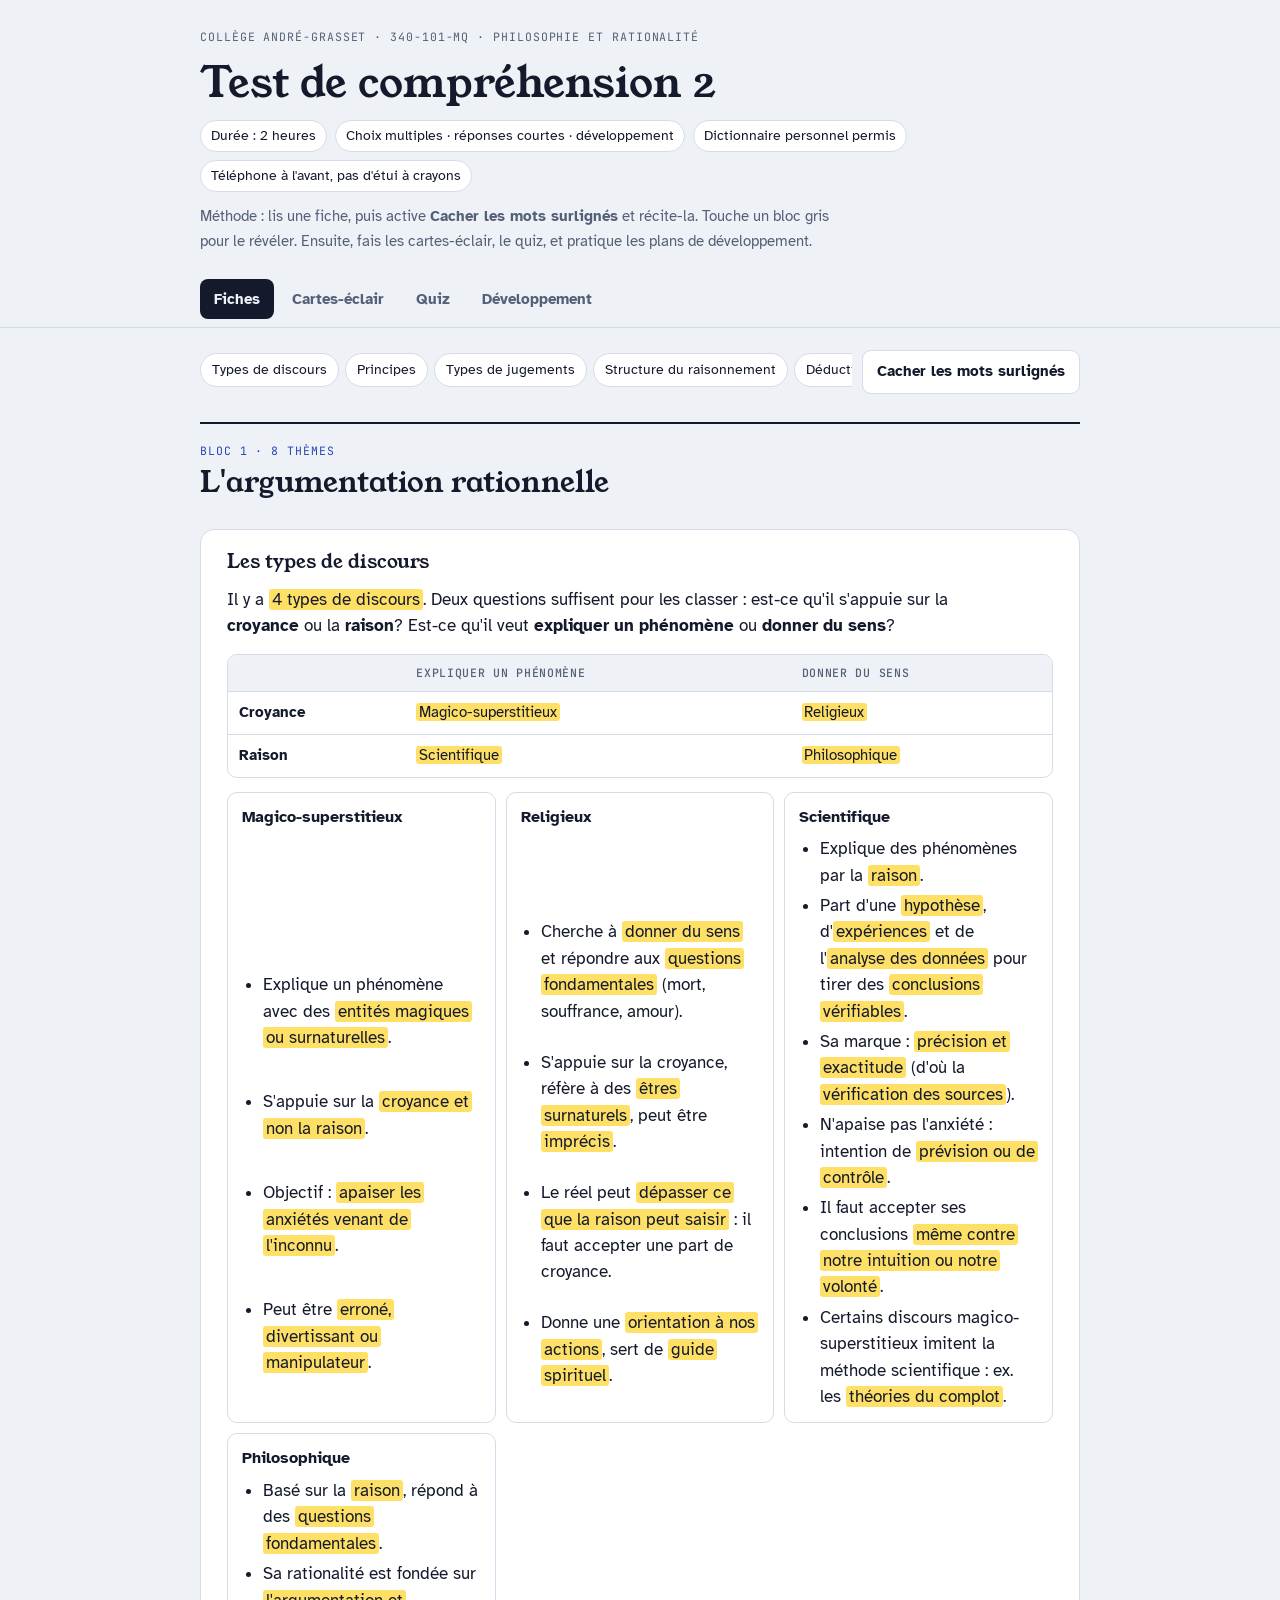
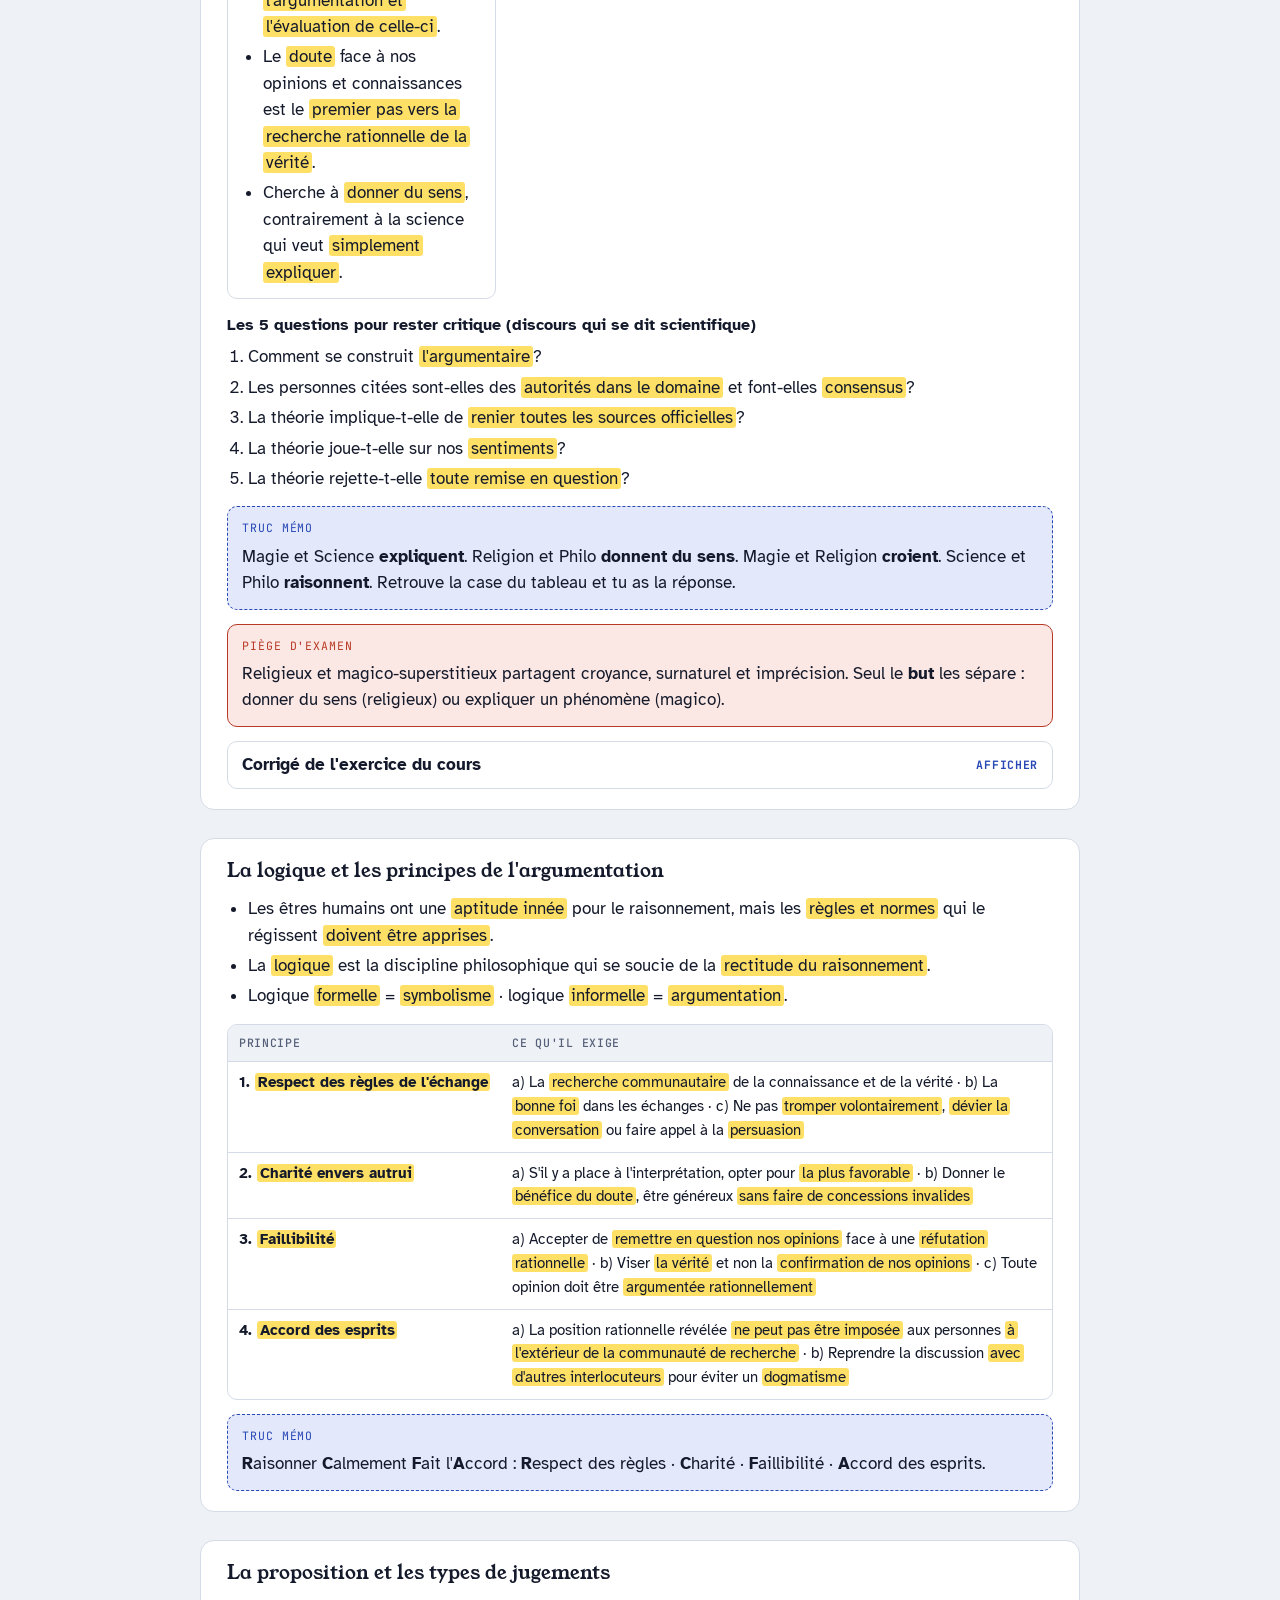
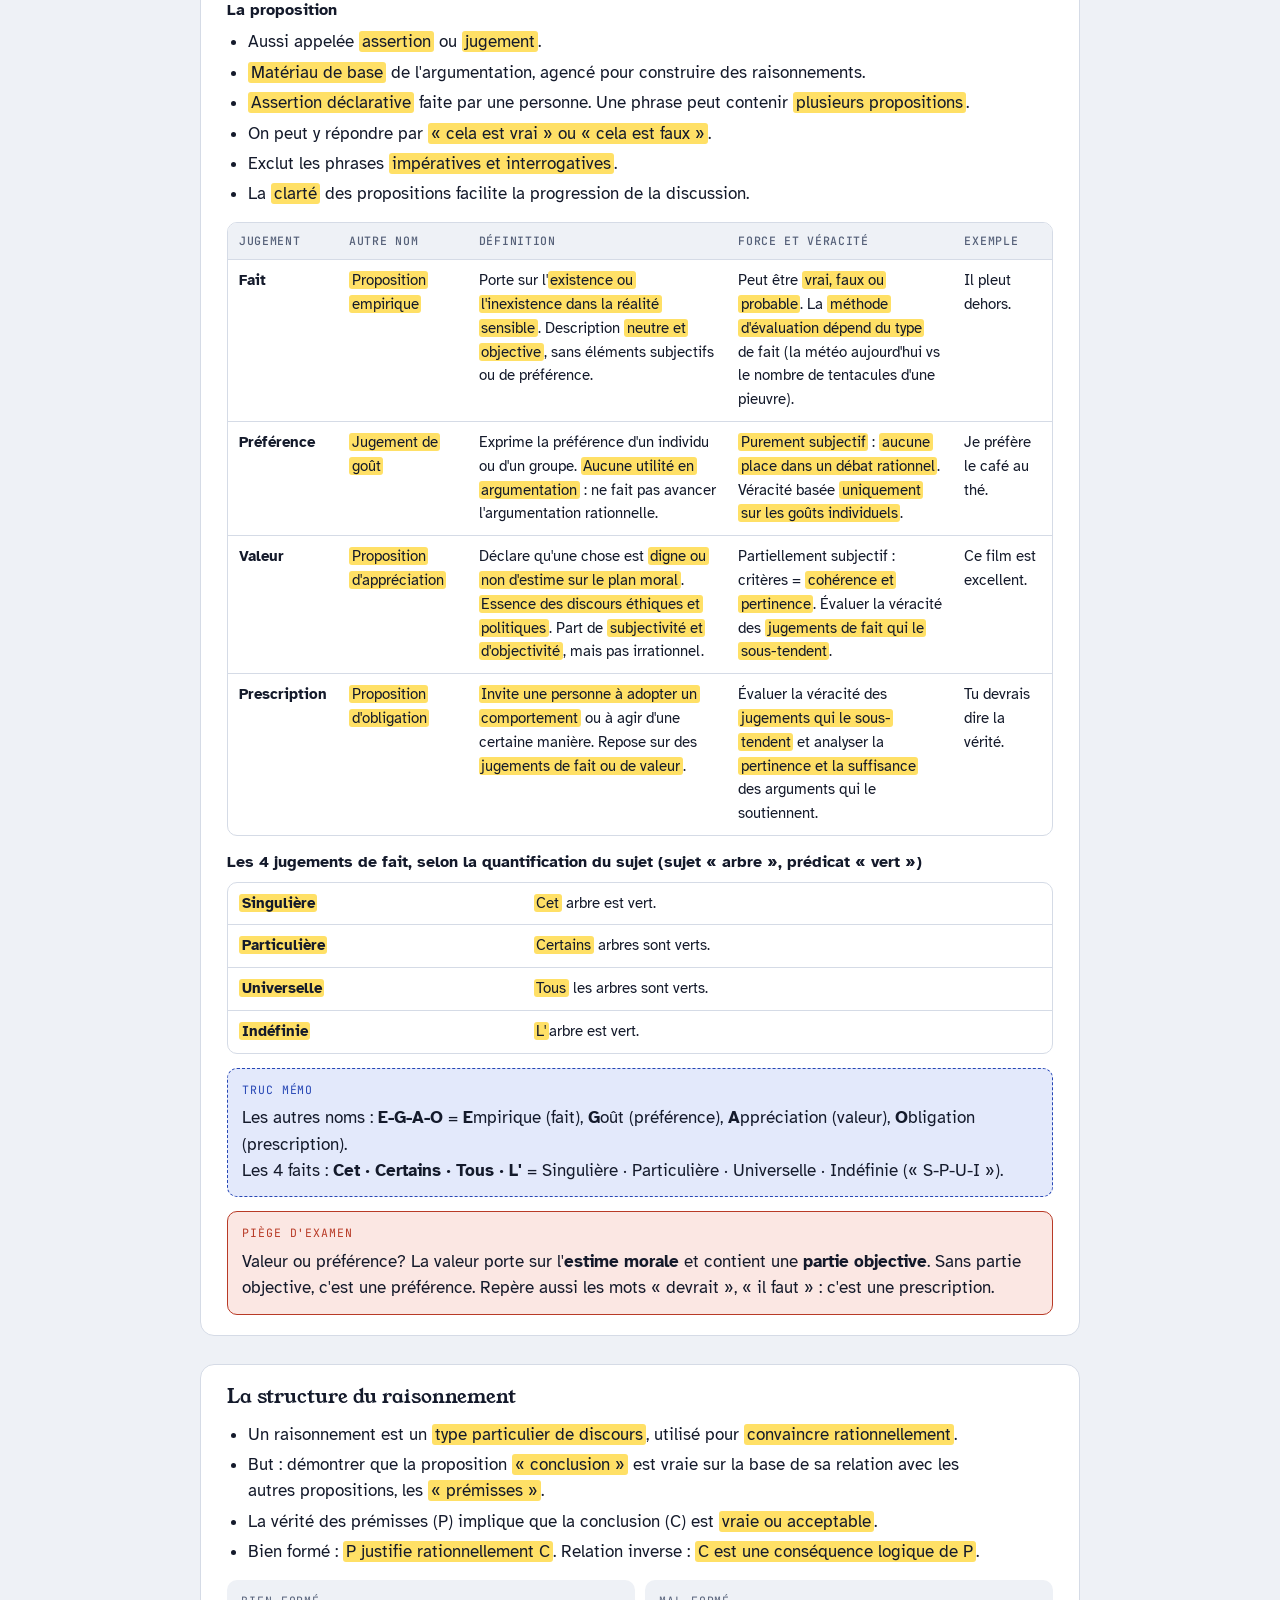
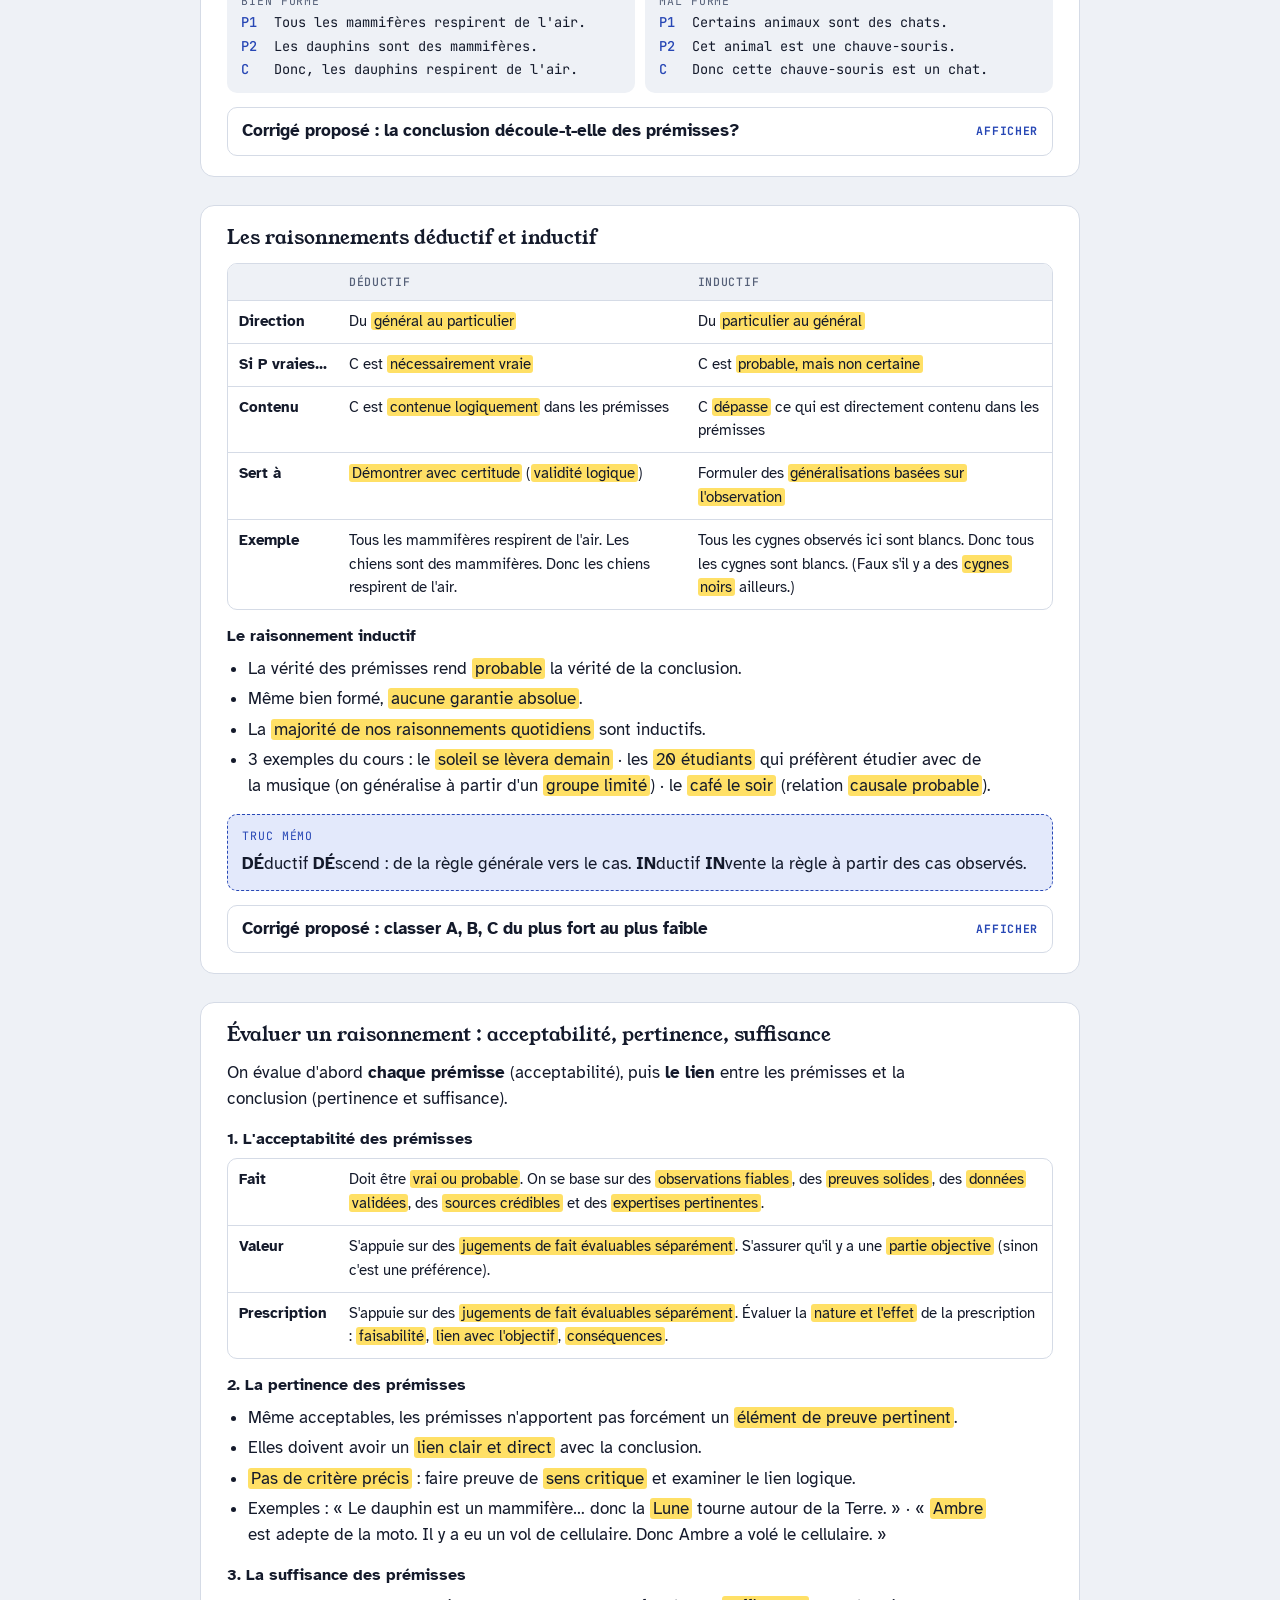
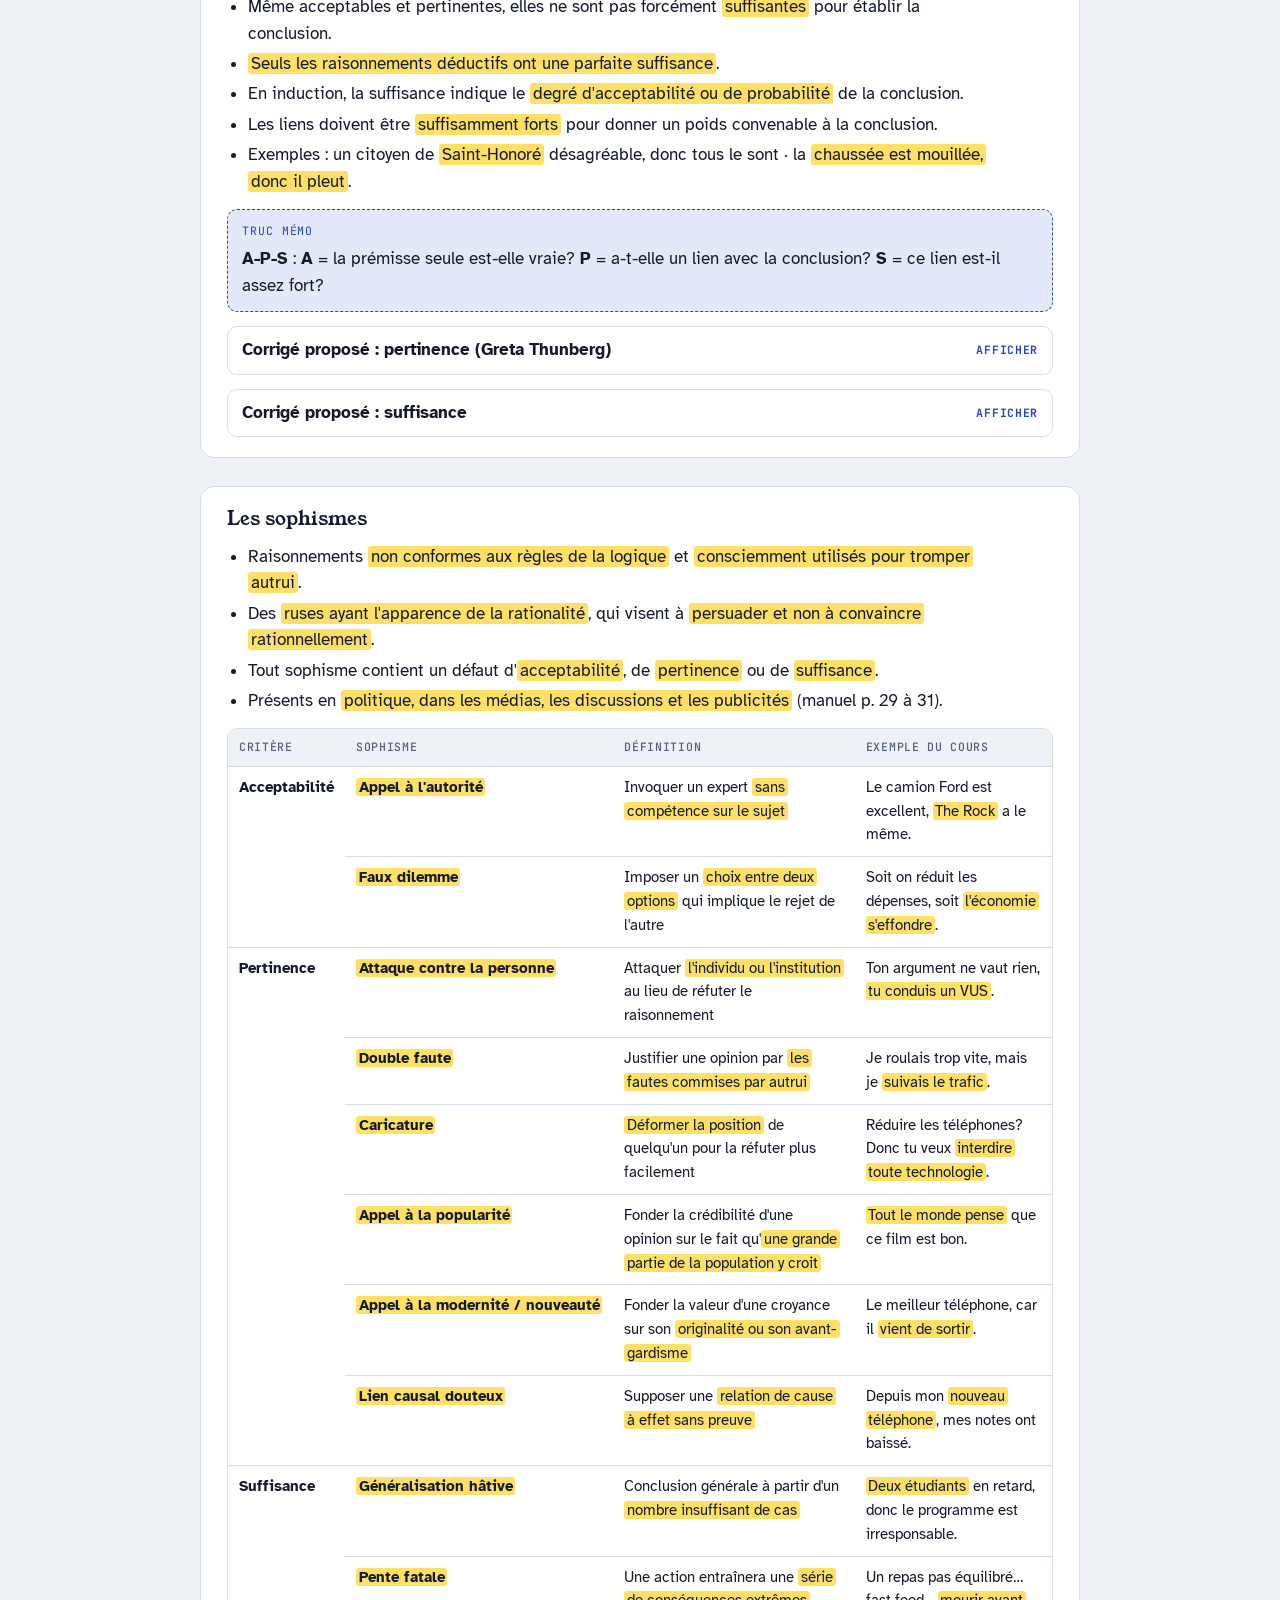
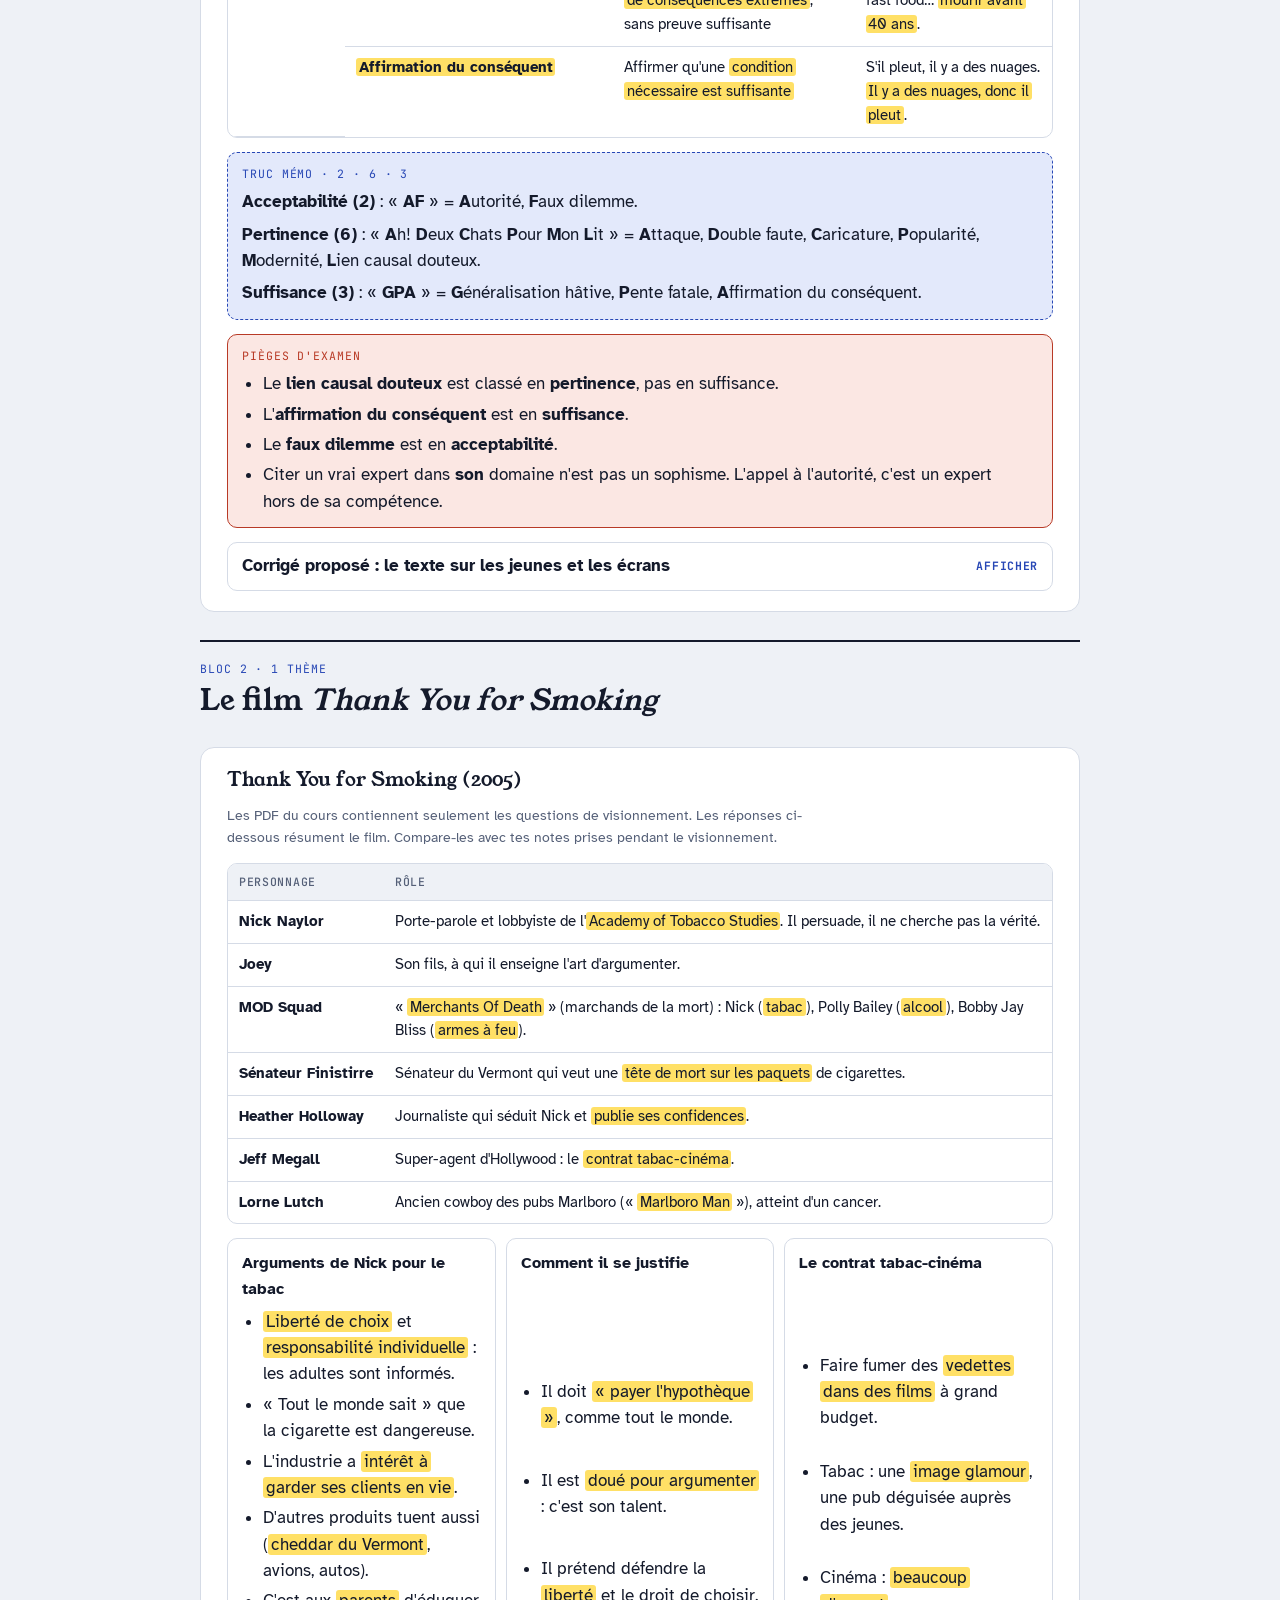
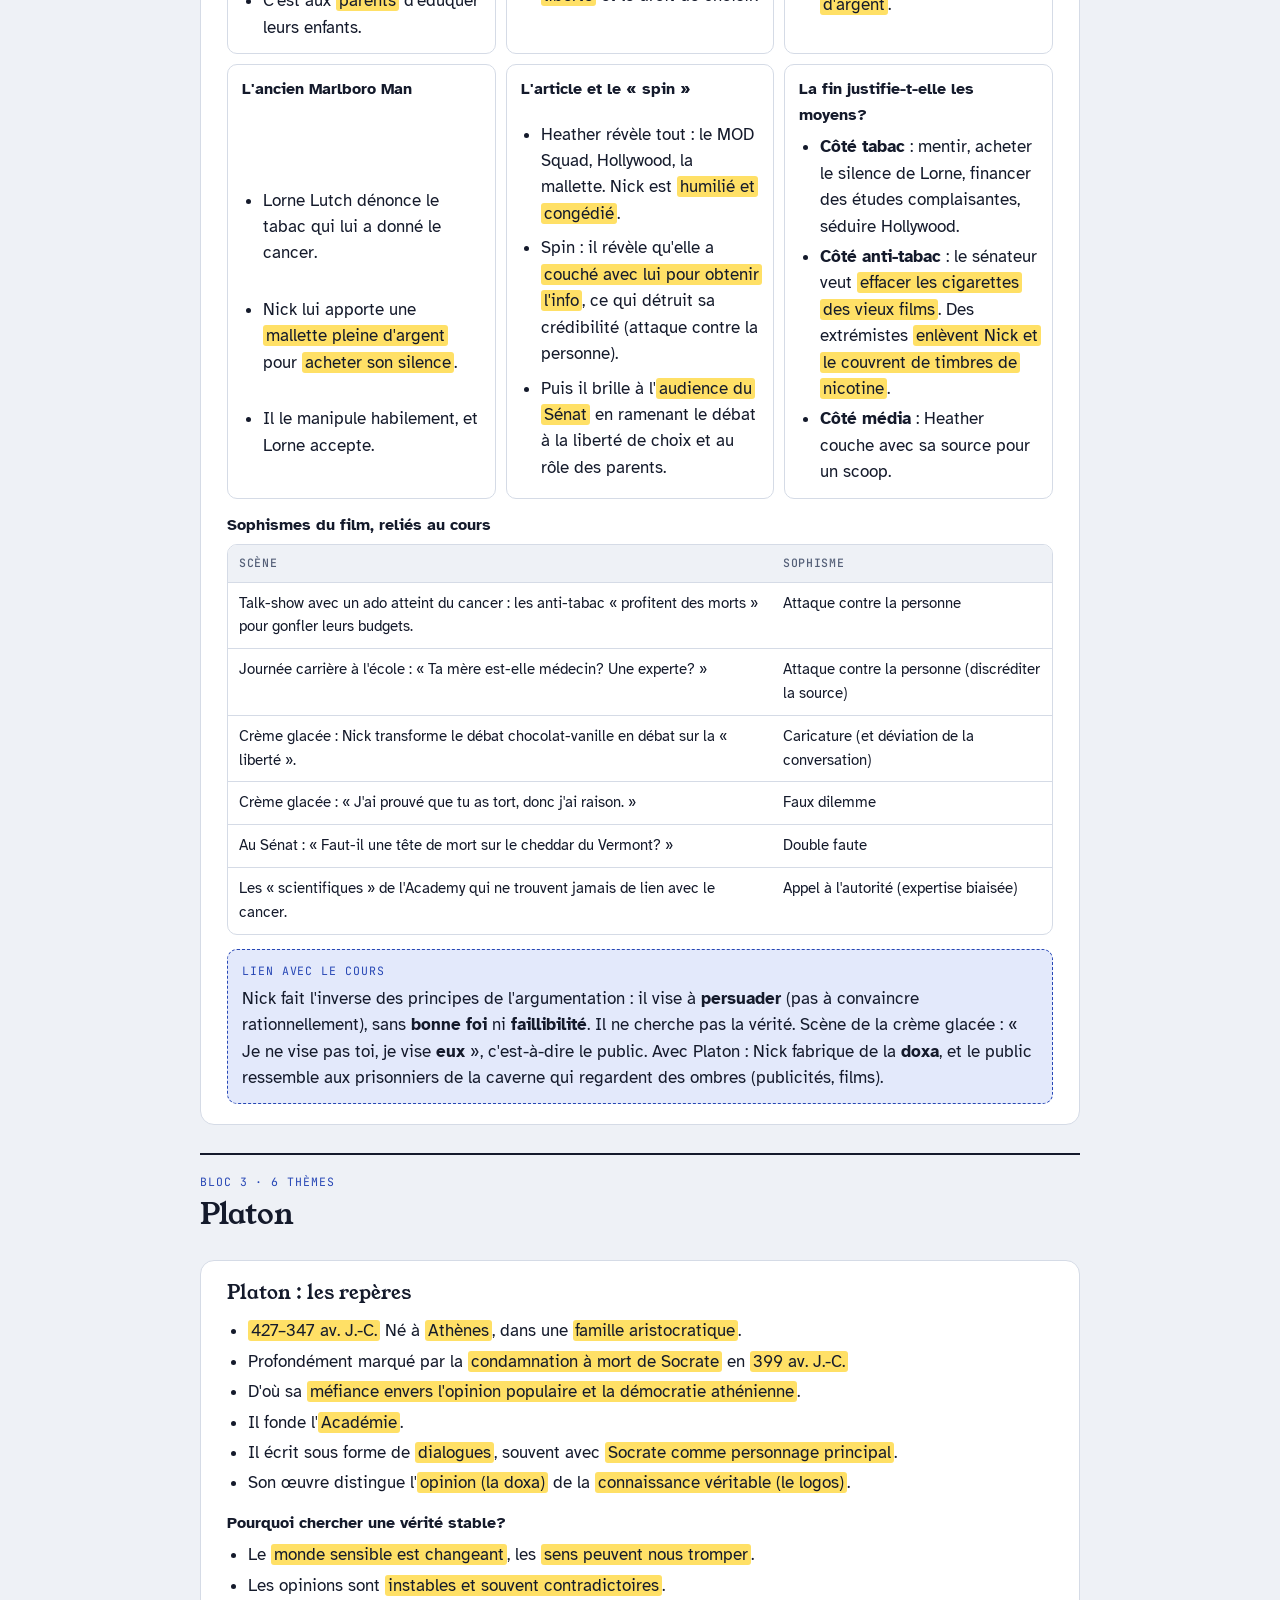
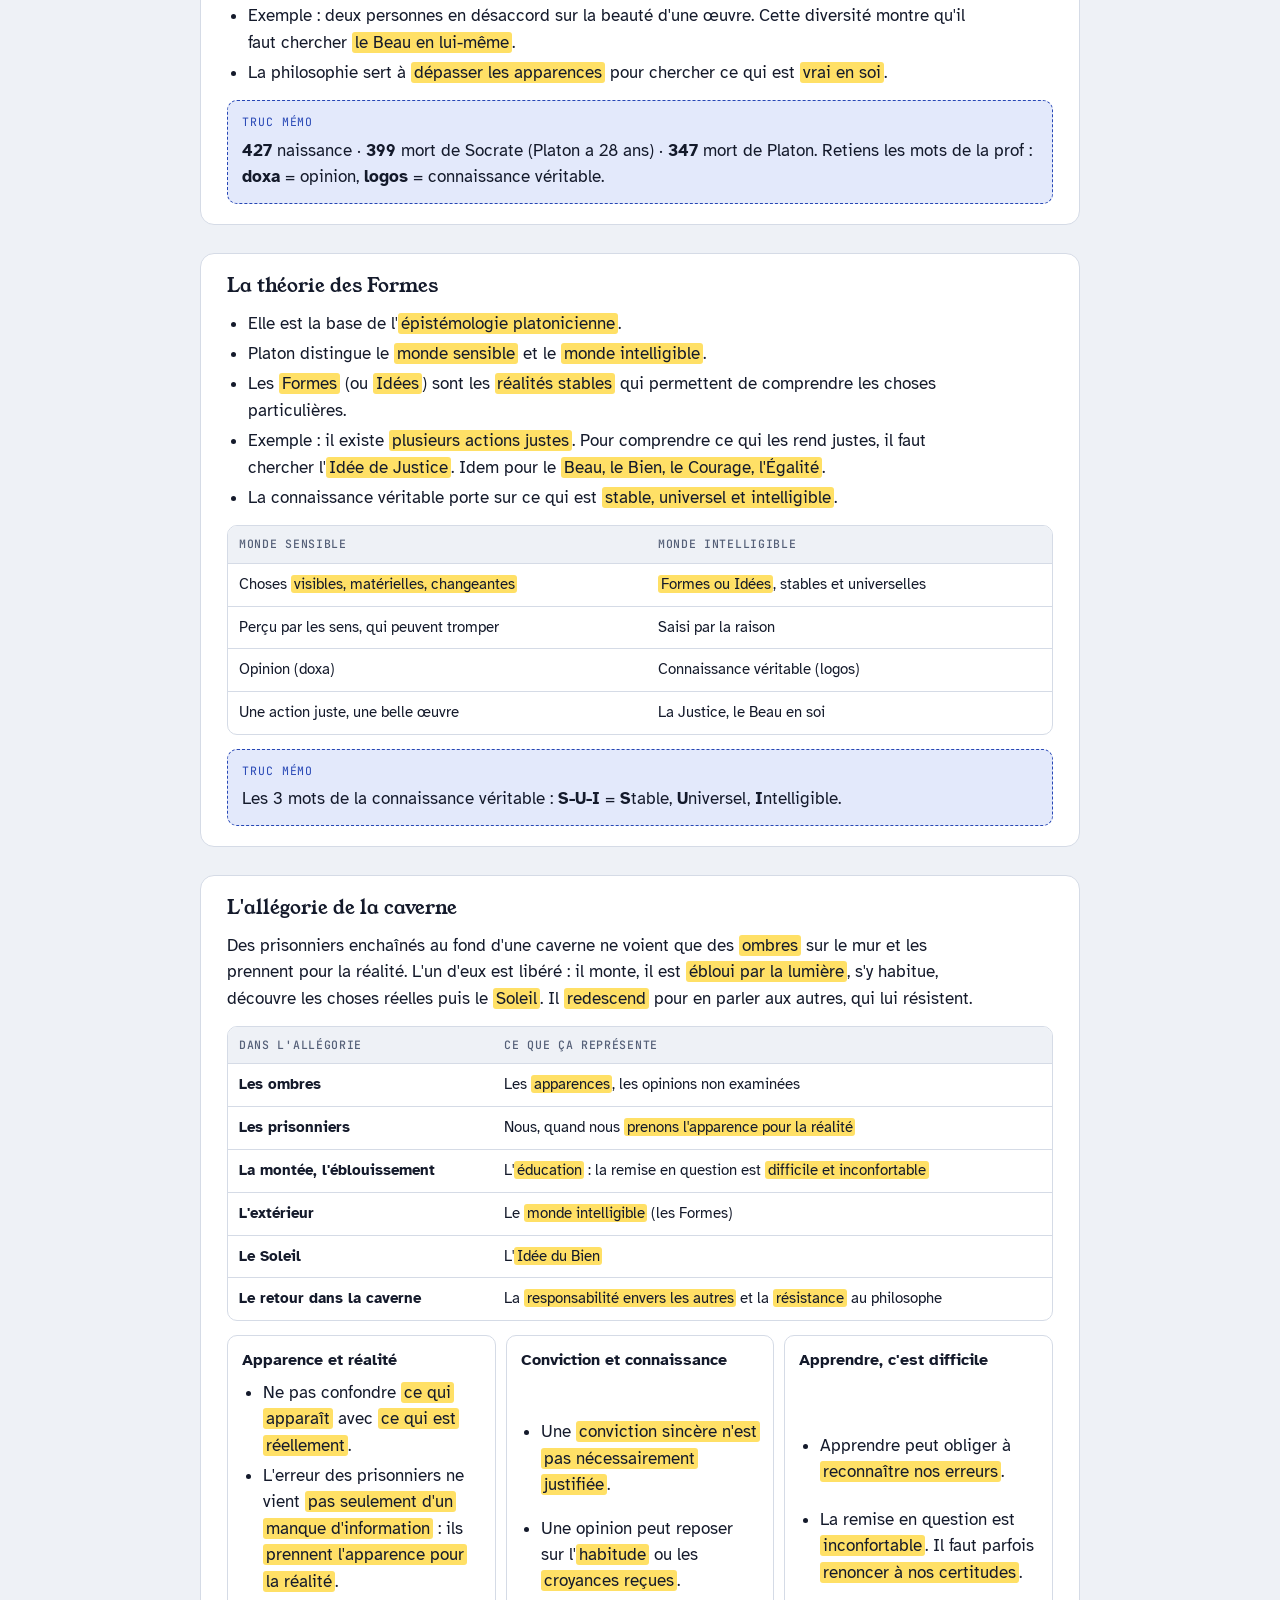
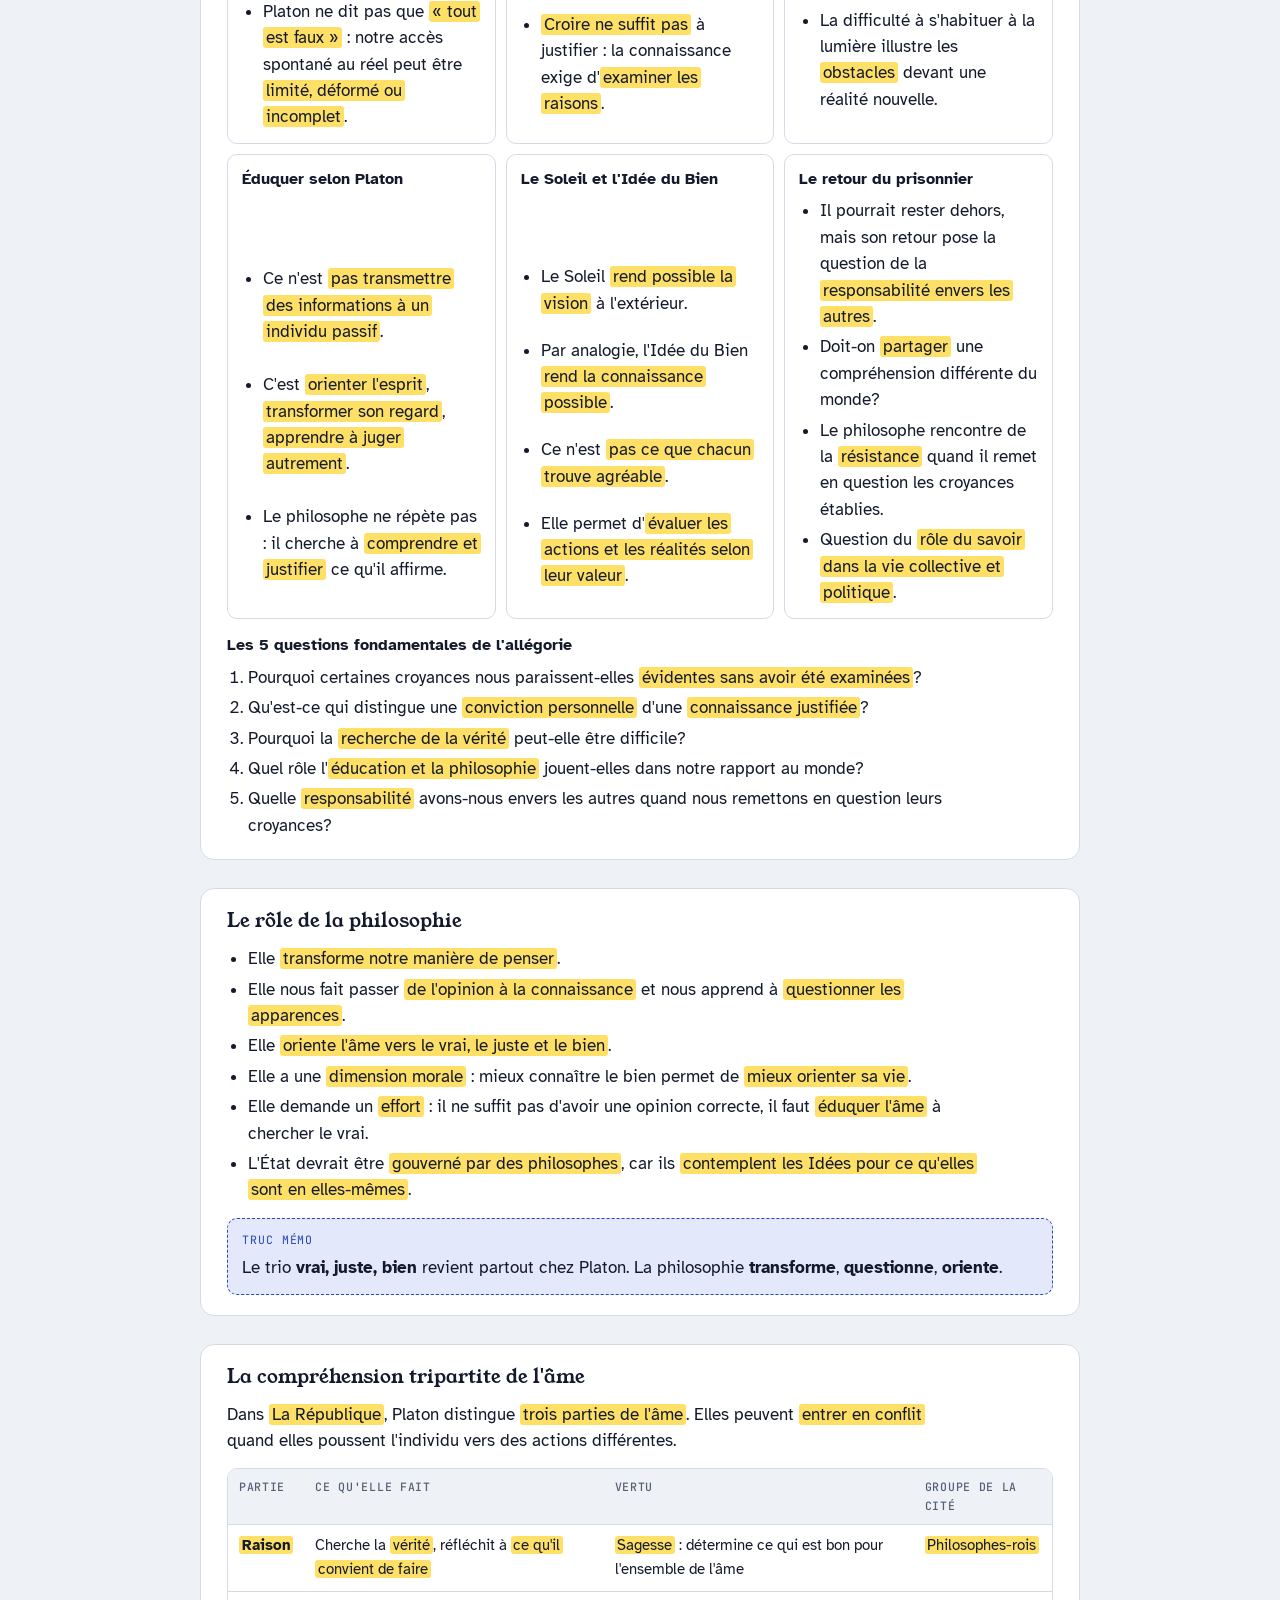
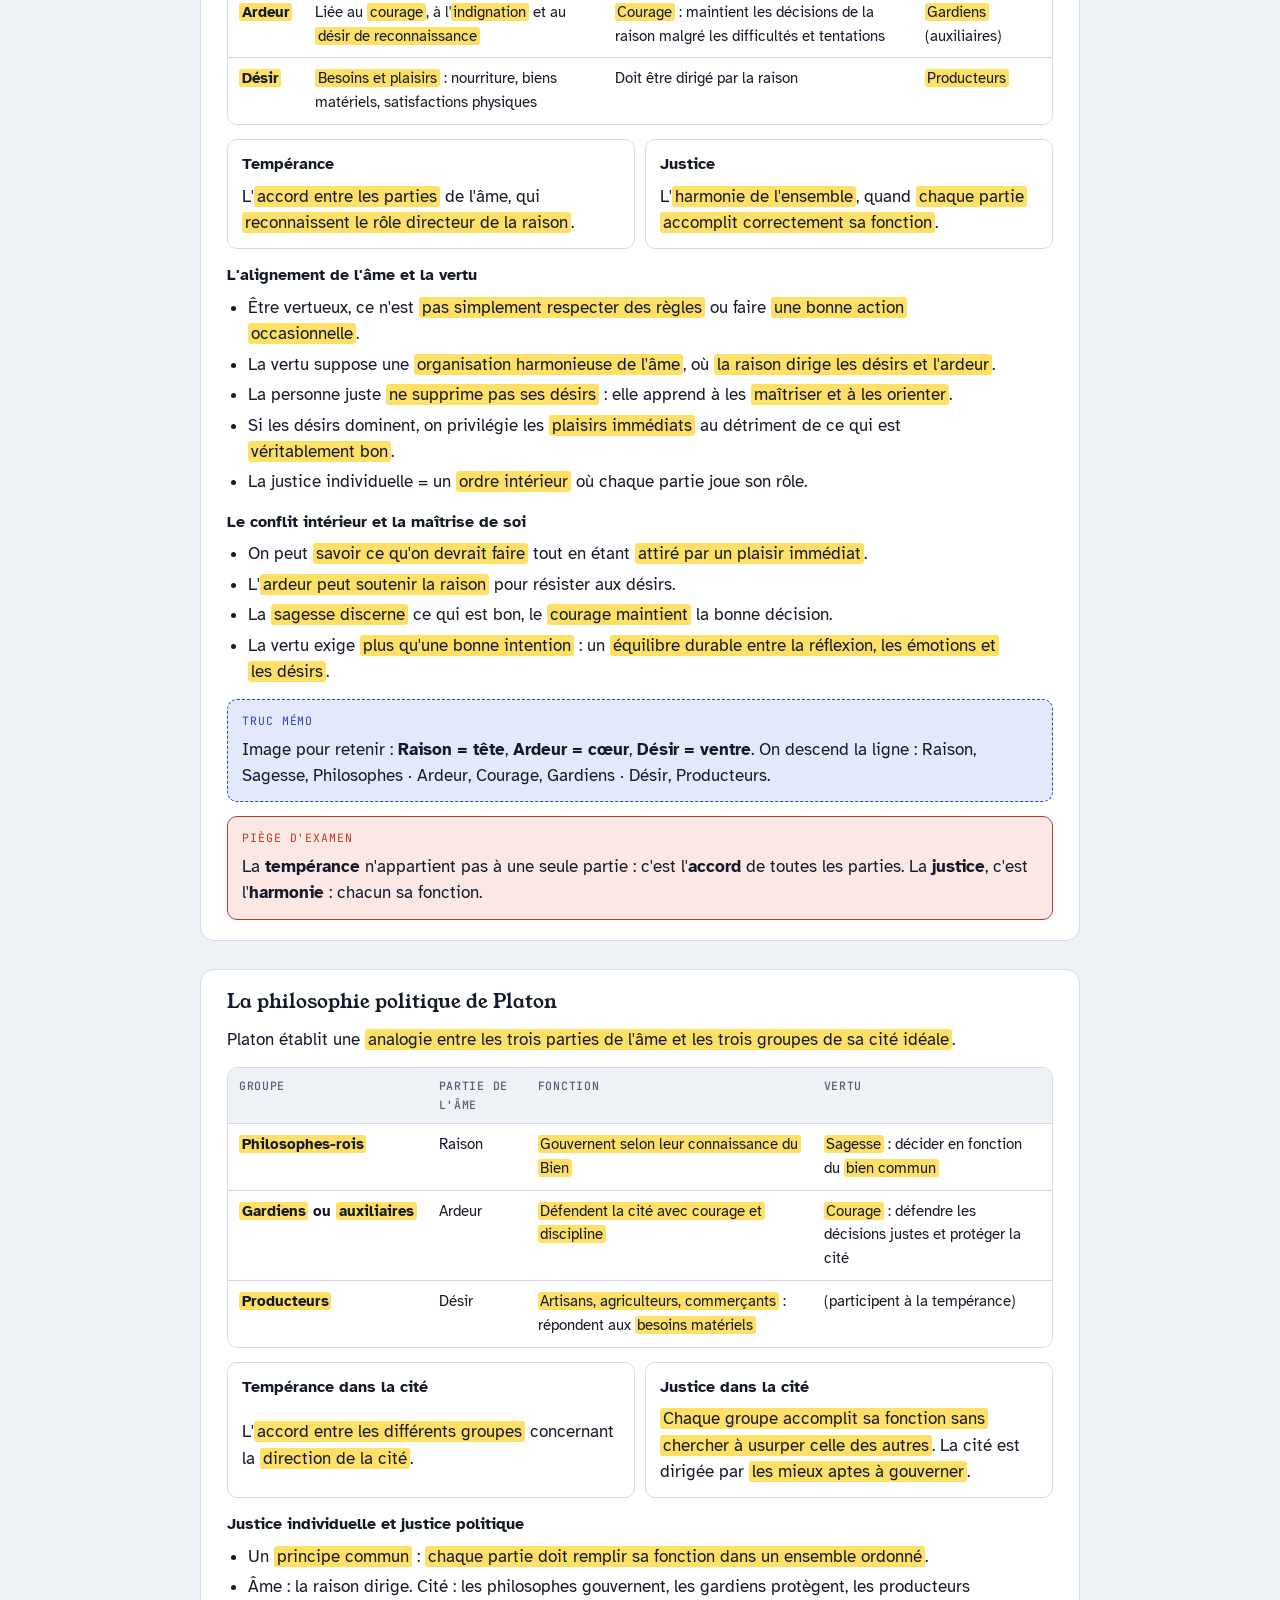
==== commit 29bc500c: "Corrige le débordement horizontal sur téléphone La rangée de pastilles de thèmes élargissait les gri" ====
--- a/docs/index.html
+++ b/docs/index.html
@@ -77,6 +77,8 @@
 
 main { padding-block: 22px 80px; }
 .view { display: grid; gap: 28px; }
+/* Sans minmax(0,1fr), la rangée de pastilles (nowrap) élargit toute la grille sur téléphone */
+.view, .top, section.fiche, .sub, .cell, .panel, .flash, .qz, .dev, .dev .in, .dev .blk, details.corr .in, .memo, .piege, .missed { grid-template-columns: minmax(0, 1fr); }
 
 /* Fiches */
 .toolbar { display: flex; flex-wrap: wrap; gap: 10px; align-items: center; justify-content: space-between; }
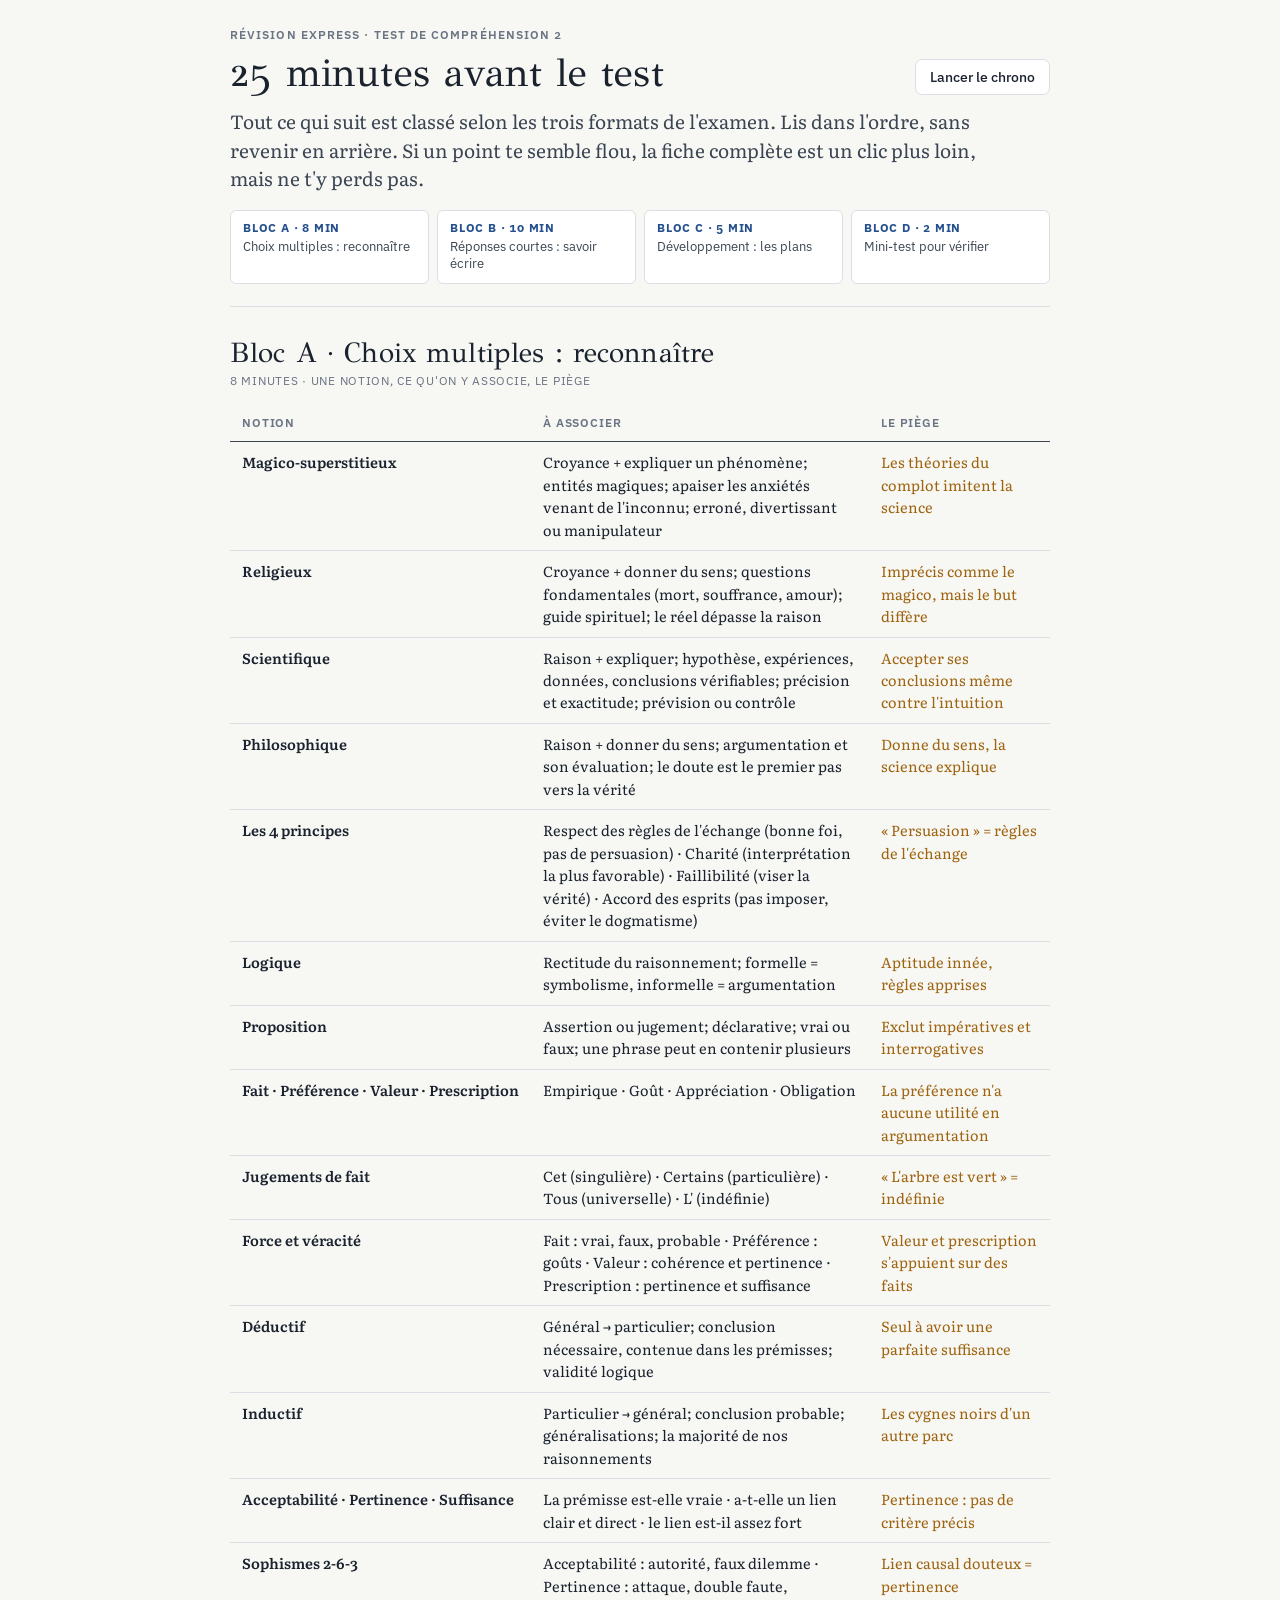
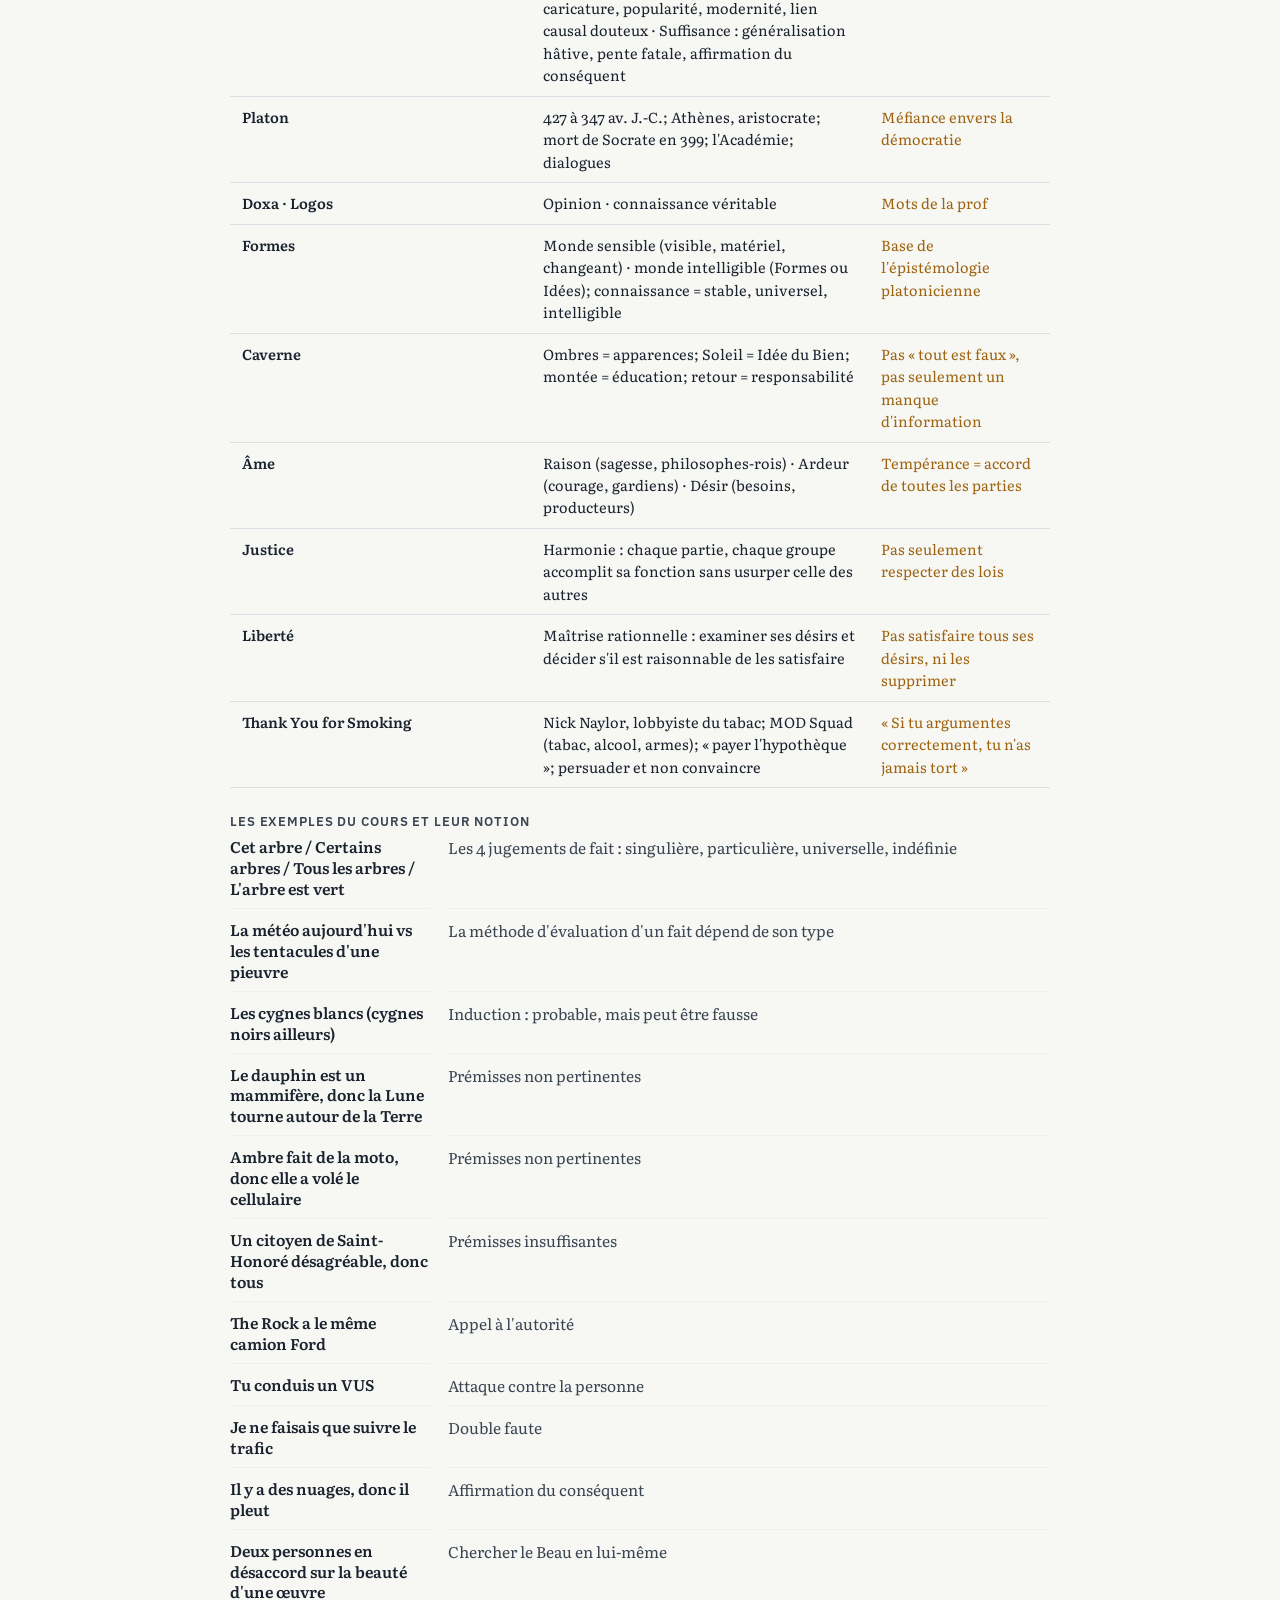
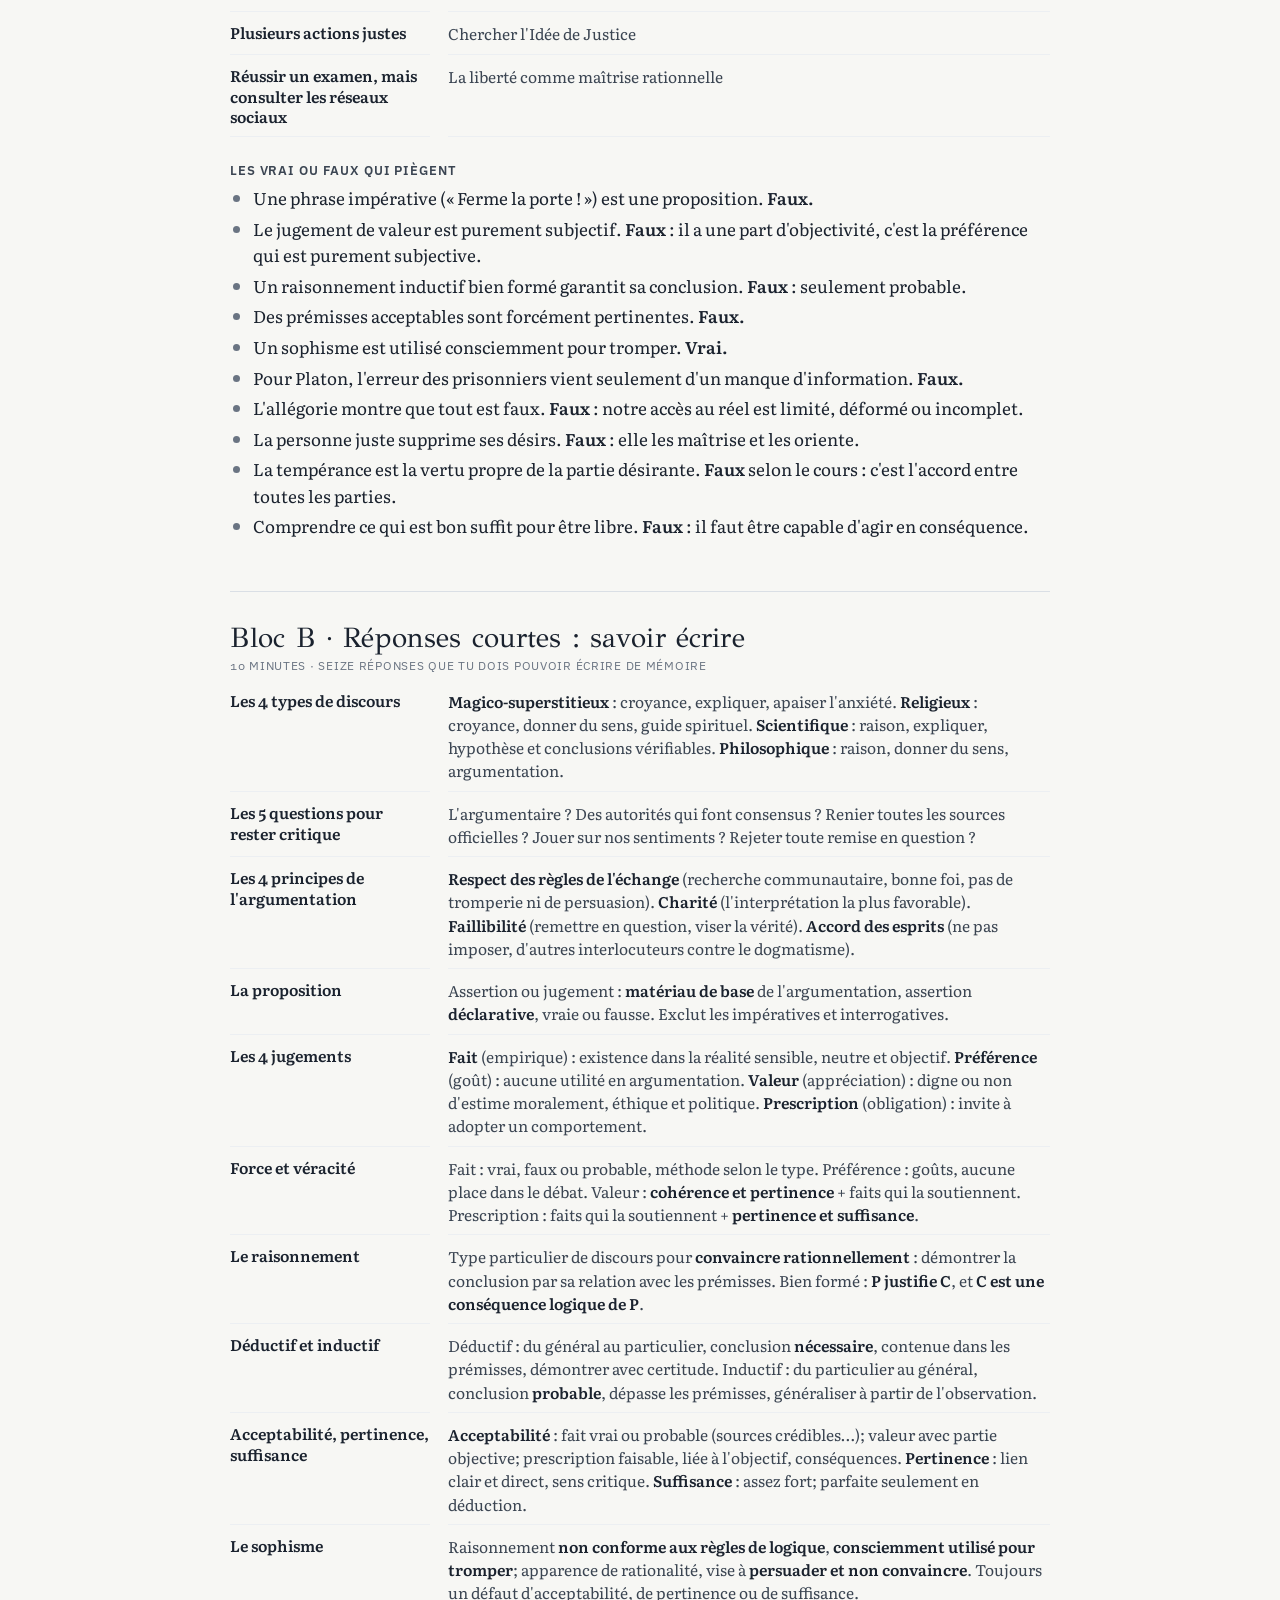
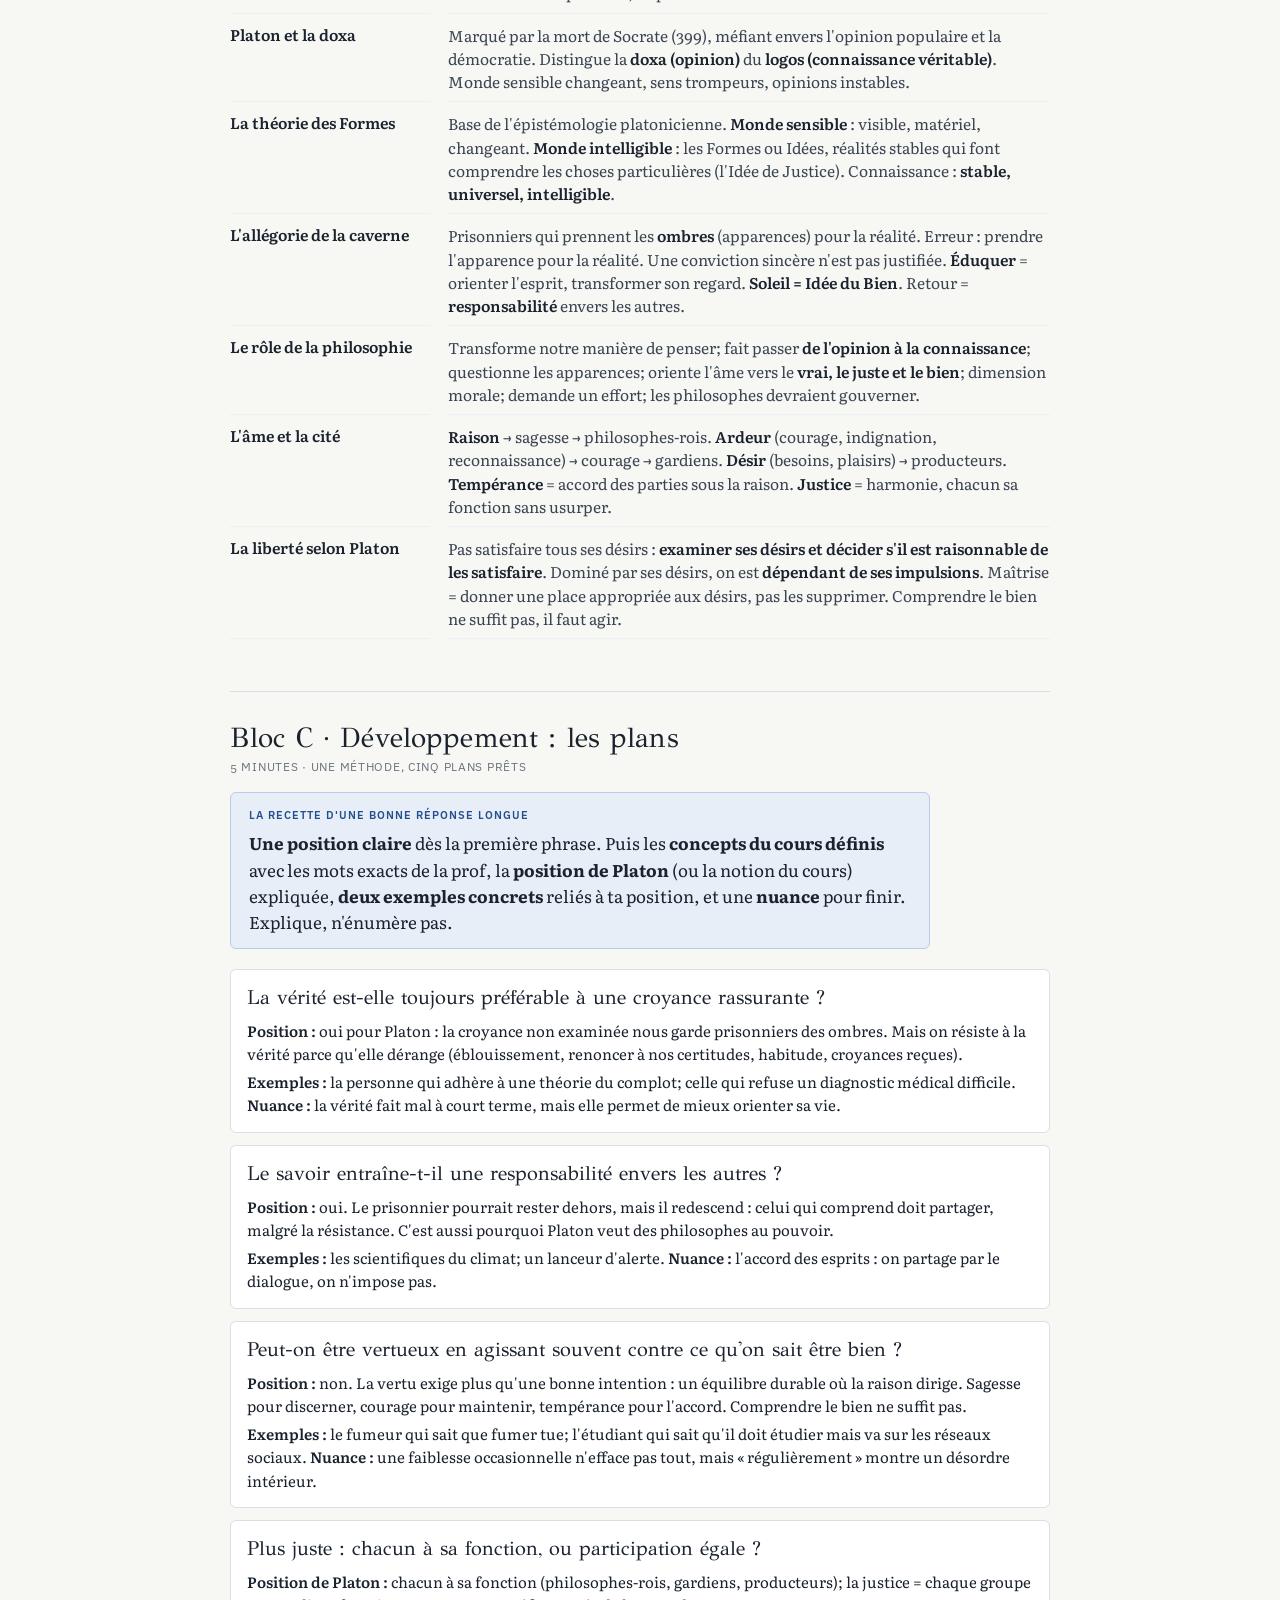
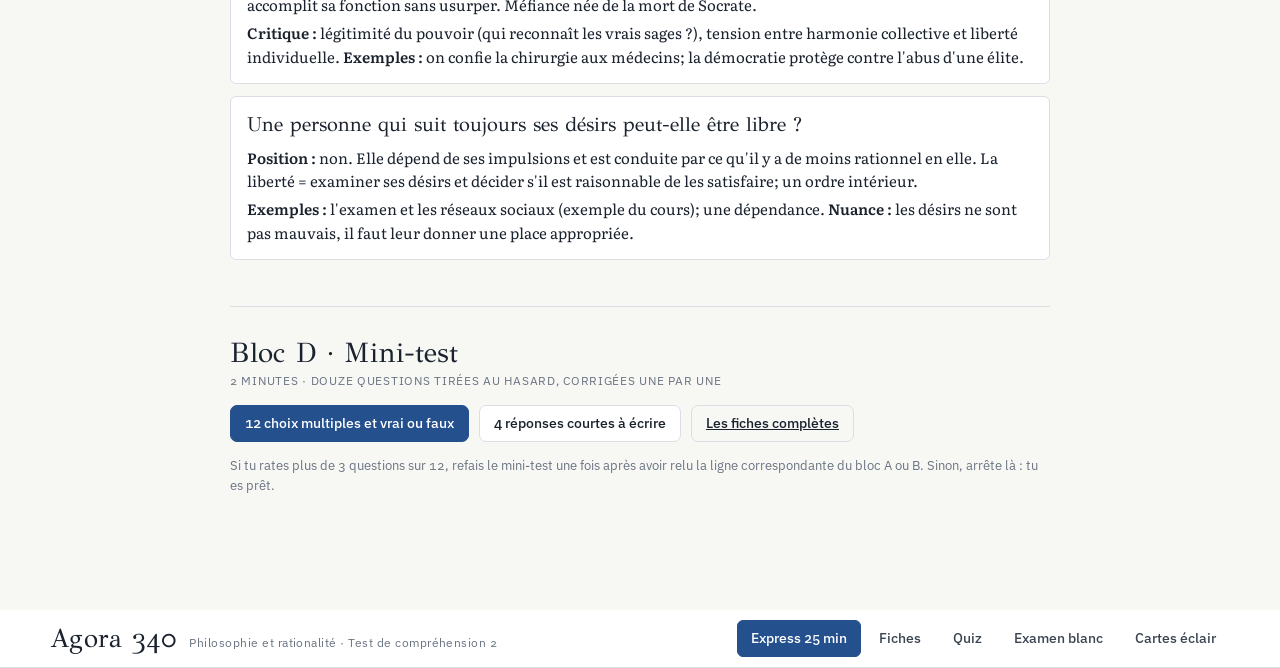
==== commit e2612592: "Agora 340 · Test 2 : même formule que les autres sites de révision Moteur et design d'Agora 340 : Ex" ====
--- a/docs/index.html
+++ b/docs/index.html
@@ -1,1377 +1,1647 @@
 <!doctype html>
 <html lang="fr">
 <head>
+<meta name="robots" content="noindex">
+<meta name="theme-color" content="#24508E">
 <meta charset="utf-8">
-<meta name="viewport" content="width=device-width, initial-scale=1, viewport-fit=cover">
-<meta name="robots" content="noindex, nofollow">
-<style>:root{padding-top:env(safe-area-inset-top,0px);padding-bottom:env(safe-area-inset-bottom,0px)}body{margin:0}img{max-width:100%}[hidden]{display:none!important}</style>
-<title>Guide du Test 2 de philo</title>
-<meta name="claude:viewport-fit-sides" content="cover">
-<link rel="preconnect" href="https://fonts.googleapis.com">
-<link rel="preconnect" href="https://fonts.gstatic.com" crossorigin>
-<link rel="stylesheet" href="https://fonts.googleapis.com/css2?family=Atkinson+Hyperlegible:ital,wght@0,400;0,700;1,400&family=JetBrains+Mono:wght@500&family=Young+Serif&display=swap">
+<meta name="viewport" content="width=device-width,initial-scale=1">
+<title>Agora 340 · Test 2</title>
+<link rel="stylesheet" href="https://fonts.googleapis.com/css2?family=GFS+Didot&family=IBM+Plex+Sans:ital,wght@0,400;0,500;0,600;1,400&family=Literata:ital,opsz,wght@0,7..72,400;0,7..72,600;1,7..72,400&display=swap">
 <style>
-/* Layout : une colonne de lecture (max 880px), onglets collants, fiches ouvertes avec mots-clés surlignés comme dans un cahier d'étude */
-:root {
-  --bg: #EEF1F6;
-  --surface: #FFFFFF;
-  --ink: #141A2B;
-  --muted: #556078;
-  --line: #D5DBE6;
-  --accent: #2747B5;
-  --accent-ink: #FFFFFF;
-  --accent-soft: #E3E9FB;
-  --hl: #FFE066;
-  --hl-ink: #141A2B;
-  --blank: #C9D1E0;
-  --good: #17804F;
-  --good-soft: #E1F3EA;
-  --bad: #B83A26;
-  --bad-soft: #FBE7E3;
-  --font-display: "Young Serif", Georgia, "Times New Roman", serif;
-  --font-body: "Atkinson Hyperlegible", "Segoe UI", system-ui, sans-serif;
-  --font-mono: "JetBrains Mono", ui-monospace, Consolas, monospace;
-}
-@media (prefers-color-scheme: dark) {
-  :root:not([data-theme="light"]) {
-    --bg: #0E1320; --surface: #161C2C; --ink: #E7EBF3; --muted: #9BA6BC; --line: #283147;
-    --accent: #86A3FF; --accent-ink: #0E1320; --accent-soft: #1E2947;
-    --hl: #5C4D0E; --hl-ink: #FFF3BF; --blank: #34405C;
-    --good: #4CC38A; --good-soft: #12301F; --bad: #FF8A73; --bad-soft: #3A1A15;
-    color-scheme: dark;
+:root{
+  --bg:#F7F7F4; --surface:#FFFFFF; --ink:#1A222E; --ink-2:#3B4552; --muted:#6A7482;
+  --line:#DADFE5; --line-2:#ECEFF2;
+  --accent:#24508E; --accent-ink:#FFFFFF; --accent-soft:#E7EEF8; --accent-line:#B9CBE6;
+  --warm:#9E6410; --warm-soft:#F7EEDB; --warm-line:#E4CFA2;
+  --good:#2B7A4B; --good-soft:#E2F1E7; --bad:#B0382F; --bad-soft:#F9E4E1;
+  --shadow:0 1px 2px rgba(20,30,45,.05),0 10px 28px rgba(20,30,45,.07);
+  --f-display:"GFS Didot","Didot","Bodoni MT",Georgia,serif;
+  --f-body:"Literata",Georgia,"Times New Roman",serif;
+  --f-ui:"IBM Plex Sans",system-ui,-apple-system,"Segoe UI",Roboto,sans-serif;
+  color-scheme:light;
+}
+@media (prefers-color-scheme:dark){
+  :root:not([data-theme="light"]){
+    --bg:#12161C; --surface:#1A2029; --ink:#E9ECF0; --ink-2:#C6CCD4; --muted:#909AA7;
+    --line:#2B3440; --line-2:#222A34;
+    --accent:#8DB4EC; --accent-ink:#0E1A2C; --accent-soft:#1E2C42; --accent-line:#33507A;
+    --warm:#E3AC52; --warm-soft:#33291A; --warm-line:#5A4622;
+    --good:#72C08D; --good-soft:#1B2F23; --bad:#F0918A; --bad-soft:#3B2321;
+    --shadow:0 1px 2px rgba(0,0,0,.3),0 10px 28px rgba(0,0,0,.35);
+    color-scheme:dark;
   }
 }
-:root[data-theme="dark"] {
-  --bg: #0E1320; --surface: #161C2C; --ink: #E7EBF3; --muted: #9BA6BC; --line: #283147;
-  --accent: #86A3FF; --accent-ink: #0E1320; --accent-soft: #1E2947;
-  --hl: #5C4D0E; --hl-ink: #FFF3BF; --blank: #34405C;
-  --good: #4CC38A; --good-soft: #12301F; --bad: #FF8A73; --bad-soft: #3A1A15;
-  color-scheme: dark;
-}
-
-body { background: var(--bg); color: var(--ink); font-family: var(--font-body); font-size: 16.5px; line-height: 1.6; }
-body::before { content: ""; position: fixed; inset: 0 0 auto; height: env(safe-area-inset-top, 0px); z-index: 10; background: var(--bg); }
-.wrap { max-width: 880px; margin: 0 auto; padding-left: max(16px, env(safe-area-inset-left, 0px)); padding-right: max(16px, env(safe-area-inset-right, 0px)); }
-
-h1, h2, h3 { font-family: var(--font-display); font-weight: 400; text-wrap: balance; line-height: 1.2; margin: 0; }
-h1 { font-size: clamp(1.9rem, 5vw, 2.6rem); }
-h2 { font-size: clamp(1.45rem, 3.6vw, 1.8rem); }
-h3 { font-size: 1.2rem; }
-p { margin: 0; }
-ul, ol { margin: 0; padding-left: 1.25em; display: grid; gap: 4px; }
-.label { font-family: var(--font-mono); font-size: 0.72rem; letter-spacing: 0.08em; text-transform: uppercase; color: var(--muted); }
-
-/* En-tête */
-.top { padding-block: 28px 18px; display: grid; gap: 12px; }
-.top .course { color: var(--muted); }
-.facts { display: flex; flex-wrap: wrap; gap: 8px; }
-.fact { font-size: 0.86rem; padding: 4px 10px; border: 1px solid var(--line); border-radius: 999px; background: var(--surface); }
-.how { color: var(--muted); font-size: 0.95rem; max-width: 65ch; }
-
-/* Onglets */
-.tabs { position: sticky; top: env(safe-area-inset-top, 0px); z-index: 5; background: var(--bg); border-bottom: 1px solid var(--line); }
-.tabs .wrap { display: flex; gap: 4px; overflow-x: auto; padding-block: 8px; scrollbar-width: none; }
-.tab { font: inherit; font-weight: 700; font-size: 0.95rem; color: var(--muted); background: none; border: 0; padding: 8px 14px; border-radius: 8px; cursor: pointer; white-space: nowrap; }
-.tab[aria-selected="true"] { background: var(--ink); color: var(--bg); }
-.tab:focus-visible, button:focus-visible, select:focus-visible, summary:focus-visible { outline: 3px solid var(--accent); outline-offset: 2px; }
-
-main { padding-block: 22px 80px; }
-.view { display: grid; gap: 28px; }
-/* Sans minmax(0,1fr), la rangée de pastilles (nowrap) élargit toute la grille sur téléphone */
-.view, .top, section.fiche, .sub, .cell, .panel, .flash, .qz, .dev, .dev .in, .dev .blk, details.corr .in, .memo, .piege, .missed { grid-template-columns: minmax(0, 1fr); }
-
-/* Fiches */
-.toolbar { display: flex; flex-wrap: wrap; gap: 10px; align-items: center; justify-content: space-between; }
-.chips { display: flex; gap: 6px; overflow-x: auto; padding-bottom: 4px; min-width: 0; flex: 1 1 320px; }
-.chip { font: inherit; font-size: 0.85rem; white-space: nowrap; background: var(--surface); color: var(--ink); border: 1px solid var(--line); border-radius: 999px; padding: 5px 11px; cursor: pointer; }
-.chip:hover { border-color: var(--accent); }
-.btn { font: inherit; font-weight: 700; font-size: 0.92rem; padding: 9px 14px; border-radius: 9px; border: 1px solid var(--line); background: var(--surface); color: var(--ink); cursor: pointer; }
-.btn.primary { background: var(--accent); border-color: var(--accent); color: var(--accent-ink); }
-.btn[aria-pressed="true"] { background: var(--ink); color: var(--bg); border-color: var(--ink); }
-.btn:disabled { opacity: 0.45; cursor: default; }
-
-.group { display: grid; gap: 6px; padding-top: 18px; border-top: 2px solid var(--ink); }
-.group .label { color: var(--accent); }
-section.fiche { display: grid; gap: 14px; scroll-margin-top: 72px; background: var(--surface); border: 1px solid var(--line); border-radius: 14px; padding: 20px clamp(16px, 3vw, 26px); }
-.fiche > p, .fiche li { max-width: 68ch; }
-.sub { display: grid; gap: 6px; }
-.sub h4 { margin: 0; font-size: 1rem; font-weight: 700; }
-
-mark { background: var(--hl); color: var(--hl-ink); padding: 0 0.18em; border-radius: 3px; box-decoration-break: clone; -webkit-box-decoration-break: clone; }
-body.cache mark:not(.vu) { color: transparent; background: var(--blank); cursor: pointer; user-select: none; }
-body.cache mark:not(.vu) * { visibility: hidden; }
-
-.tbl { overflow-x: auto; border: 1px solid var(--line); border-radius: 10px; }
-table { border-collapse: collapse; width: 100%; font-size: 0.93rem; }
-.tbl.wide table { min-width: 620px; }
-th, td { text-align: left; vertical-align: top; padding: 9px 11px; border-bottom: 1px solid var(--line); }
-tr:last-child td { border-bottom: 0; }
-th { font-family: var(--font-mono); font-size: 0.72rem; letter-spacing: 0.06em; text-transform: uppercase; color: var(--muted); font-weight: 500; background: var(--bg); }
-td.k { font-weight: 700; white-space: nowrap; }
-
-.grid2 { display: grid; grid-template-columns: repeat(auto-fit, minmax(240px, 1fr)); gap: 10px; }
-.cell { border: 1px solid var(--line); border-radius: 10px; padding: 12px 14px; display: grid; gap: 6px; min-width: 0; }
-.cell h4 { margin: 0; font-size: 1rem; }
-
-.memo, .piege { border-radius: 10px; padding: 12px 14px; display: grid; gap: 6px; }
-.memo { border: 1.5px dashed var(--accent); background: var(--accent-soft); }
-.memo .label { color: var(--accent); }
-.piege { border: 1.5px solid var(--bad); background: var(--bad-soft); }
-.piege .label { color: var(--bad); }
-
-.syllo { font-family: var(--font-mono); font-size: 0.85rem; background: var(--bg); border-radius: 10px; padding: 12px 14px; display: grid; gap: 2px; overflow-x: auto; }
-.syllo b { color: var(--accent); font-weight: 500; display: inline-block; width: 2.4em; }
-
-details.corr { border: 1px solid var(--line); border-radius: 10px; }
-details.corr summary { cursor: pointer; padding: 10px 14px; font-weight: 700; list-style: none; display: flex; justify-content: space-between; gap: 10px; }
-details.corr summary::after { content: "Afficher"; font-family: var(--font-mono); font-size: 0.72rem; color: var(--accent); text-transform: uppercase; letter-spacing: 0.06em; align-self: center; }
-details.corr[open] summary::after { content: "Masquer"; }
-details.corr summary::-webkit-details-marker { display: none; }
-details.corr .in { padding: 0 14px 14px; display: grid; gap: 8px; }
-.note { font-size: 0.86rem; color: var(--muted); }
-
-/* Cartes-éclair */
-.panel { background: var(--surface); border: 1px solid var(--line); border-radius: 14px; padding: 18px clamp(16px, 3vw, 24px); display: grid; gap: 14px; }
-.controls { display: flex; flex-wrap: wrap; gap: 10px; align-items: center; }
-select { font: inherit; font-size: 0.92rem; padding: 8px 10px; border-radius: 9px; border: 1px solid var(--line); background: var(--surface); color: var(--ink); max-width: 100%; }
-.check { display: flex; gap: 6px; align-items: center; font-size: 0.92rem; }
-.stats { display: flex; flex-wrap: wrap; gap: 14px; font-size: 0.9rem; color: var(--muted); font-variant-numeric: tabular-nums; }
-.stats b { color: var(--ink); }
-.dot { display: inline-block; width: 9px; height: 9px; border-radius: 50%; margin-right: 5px; vertical-align: 1px; }
-
-.flash { min-height: 240px; border: 1px solid var(--line); border-radius: 14px; background: var(--surface); padding: 22px clamp(16px, 4vw, 34px); display: grid; align-content: start; gap: 16px; }
-.flash .q { font-family: var(--font-display); font-size: clamp(1.25rem, 3.4vw, 1.55rem); line-height: 1.3; }
-.flash .a { border-top: 1px dashed var(--line); padding-top: 14px; font-size: 1.04rem; white-space: pre-line; }
-.flash .meta { display: flex; justify-content: space-between; gap: 10px; }
-.row { display: flex; flex-wrap: wrap; gap: 8px; }
-.btn.good { background: var(--good-soft); border-color: var(--good); color: var(--good); }
-.btn.bad { background: var(--bad-soft); border-color: var(--bad); color: var(--bad); }
-.kbd { font-family: var(--font-mono); font-size: 0.75rem; color: var(--muted); }
-
-/* Quiz */
-.qz { display: grid; gap: 14px; }
-.qz .q { font-family: var(--font-display); font-size: clamp(1.2rem, 3.2vw, 1.45rem); line-height: 1.3; }
-.opts { display: grid; gap: 8px; }
-.opt { font: inherit; text-align: left; padding: 12px 14px; border-radius: 10px; border: 1px solid var(--line); background: var(--surface); color: var(--ink); cursor: pointer; }
-.opt:hover:not(:disabled) { border-color: var(--accent); }
-.opt:disabled { cursor: default; }
-.opt.ok { border-color: var(--good); background: var(--good-soft); color: var(--ink); }
-.opt.ko { border-color: var(--bad); background: var(--bad-soft); color: var(--ink); }
-.feedback { border-radius: 10px; padding: 12px 14px; }
-.feedback.ok { background: var(--good-soft); }
-.feedback.ko { background: var(--bad-soft); }
-.bar { height: 6px; border-radius: 99px; background: var(--line); overflow: hidden; }
-.bar > i { display: block; height: 100%; background: var(--accent); width: 0; transition: width .25s; }
-.missed { display: grid; gap: 10px; }
-.missed div { border-left: 3px solid var(--bad); padding-left: 10px; }
-
-/* Développement */
-.dev { display: grid; gap: 10px; }
-.dev details { background: var(--surface); border: 1px solid var(--line); border-radius: 12px; }
-.dev summary { cursor: pointer; padding: 14px 16px; display: grid; gap: 4px; list-style: none; }
-.dev summary::-webkit-details-marker { display: none; }
-.dev summary .t { font-family: var(--font-display); font-size: 1.12rem; line-height: 1.3; }
-.dev .in { padding: 0 16px 16px; display: grid; gap: 12px; }
-.dev .in h4 { margin: 0; font-family: var(--font-mono); font-size: 0.72rem; letter-spacing: 0.08em; text-transform: uppercase; color: var(--accent); font-weight: 500; }
-.dev .blk { display: grid; gap: 4px; }
-
-@media (prefers-reduced-motion: reduce) { * { transition: none !important; scroll-behavior: auto !important; } }
+:root[data-theme="dark"]{
+  --bg:#12161C; --surface:#1A2029; --ink:#E9ECF0; --ink-2:#C6CCD4; --muted:#909AA7;
+  --line:#2B3440; --line-2:#222A34;
+  --accent:#8DB4EC; --accent-ink:#0E1A2C; --accent-soft:#1E2C42; --accent-line:#33507A;
+  --warm:#E3AC52; --warm-soft:#33291A; --warm-line:#5A4622;
+  --good:#72C08D; --good-soft:#1B2F23; --bad:#F0918A; --bad-soft:#3B2321;
+  --shadow:0 1px 2px rgba(0,0,0,.3),0 10px 28px rgba(0,0,0,.35);
+  color-scheme:dark;
+}
+*{box-sizing:border-box}
+html{-webkit-text-size-adjust:100%}
+body{margin:0;background:var(--bg);color:var(--ink);font-family:var(--f-body);font-size:17px;line-height:1.55;font-variant-numeric:oldstyle-nums}
+h1,h2,h3,h4{font-family:var(--f-display);font-weight:400;line-height:1.12;margin:0;text-wrap:balance;letter-spacing:.005em}
+p{margin:0 0 .9em}
+ul,ol{margin:0 0 1em;padding-left:1.35em}
+li{margin:.25em 0}
+li::marker{color:var(--muted)}
+strong{font-weight:600}
+a{color:var(--accent)}
+button{font:inherit;color:inherit}
+.ui{font-family:var(--f-ui)}
+.eyebrow{font-family:var(--f-ui);font-size:12px;font-weight:600;letter-spacing:.09em;text-transform:uppercase;color:var(--muted)}
+.tnum{font-variant-numeric:tabular-nums}
+:focus-visible{outline:2px solid var(--accent);outline-offset:2px}
+.hidden,[hidden]{display:none!important}
+
+/* ---------- top bar ---------- */
+.topbar{position:sticky;top:0;z-index:20;background:var(--surface);border-bottom:1px solid var(--line)}
+.topbar-in{max-width:1220px;margin:0 auto;padding:10px 20px;display:flex;align-items:center;gap:18px;flex-wrap:wrap}
+.brand{display:flex;align-items:baseline;gap:12px;min-width:0}
+.brand h1{font-size:26px;letter-spacing:.01em}
+.brand .sub{font-family:var(--f-ui);font-size:12px;color:var(--muted);letter-spacing:.04em;white-space:nowrap}
+.tabs{display:flex;gap:4px;margin-left:auto;font-family:var(--f-ui);flex-wrap:wrap}
+.tab{border:1px solid transparent;background:transparent;padding:7px 13px;border-radius:6px;font-size:14px;font-weight:500;color:var(--ink-2);cursor:pointer}
+.tab:hover{background:var(--line-2)}
+.tab[aria-selected="true"]{background:var(--accent);color:var(--accent-ink);border-color:var(--accent)}
+.tab .n{display:inline-block;margin-left:6px;font-size:11px;padding:1px 6px;border-radius:999px;background:rgba(255,255,255,.22)}
+.tab:not([aria-selected="true"]) .n{background:var(--line-2);color:var(--muted)}
+
+/* ---------- fiches layout ---------- */
+.view{display:none}
+.view.on{display:block}
+.wrap{max-width:1220px;margin:0 auto;padding:26px 20px 80px;display:grid;grid-template-columns:260px minmax(0,1fr);gap:48px;align-items:start}
+.toc{position:sticky;top:66px;max-height:calc(100vh - 80px);overflow:auto;font-family:var(--f-ui);font-size:13.5px;padding-right:6px;scrollbar-width:thin}
+.toc .part{margin:14px 0 6px;color:var(--muted);font-size:11px;letter-spacing:.09em;text-transform:uppercase;font-weight:600}
+.toc a{display:flex;align-items:baseline;gap:8px;color:var(--ink-2);text-decoration:none;padding:5px 8px;border-radius:5px;line-height:1.3}
+.toc a:hover{background:var(--line-2)}
+.toc a.cur{background:var(--accent-soft);color:var(--accent);font-weight:500}
+.toc a .num{color:var(--muted);font-size:11px;min-width:18px;font-variant-numeric:tabular-nums}
+.toc a.done .num{color:var(--good)}
+.toc a.done .num::after{content:" ✓"}
+.toc-progress{margin:10px 8px 0;font-size:12px;color:var(--muted)}
+.toc-progress .bar{height:4px;background:var(--line-2);border-radius:2px;margin-top:6px;overflow:hidden}
+.toc-progress .bar i{display:block;height:100%;background:var(--good);width:0;transition:width .3s}
+.btn.toc-btn{display:none}
+.article{min-width:0;max-width:74ch}
+.fiche{padding:44px 0 36px;border-top:1px solid var(--line)}
+.fiche:first-child{border-top:0;padding-top:8px}
+.fiche h2{font-size:36px;margin:6px 0 18px}
+.fiche h3{font-size:22px;margin:30px 0 10px;color:var(--ink)}
+.fiche h4{font-family:var(--f-ui);font-size:13px;font-weight:600;letter-spacing:.06em;text-transform:uppercase;color:var(--ink-2);margin:22px 0 8px}
+.fiche p,.fiche li{max-width:70ch}
+.lead{font-size:19px;color:var(--ink-2);line-height:1.5}
+.sec-actions{display:flex;gap:10px;flex-wrap:wrap;margin-top:28px;font-family:var(--f-ui)}
+.btn{font-family:var(--f-ui);font-size:14px;font-weight:500;border:1px solid var(--line);background:var(--surface);color:var(--ink);padding:9px 14px;border-radius:7px;cursor:pointer;line-height:1.2;display:inline-flex;align-items:center;gap:8px}
+.btn:hover{border-color:var(--accent-line);background:var(--accent-soft)}
+.btn.primary{background:var(--accent);color:var(--accent-ink);border-color:var(--accent)}
+.btn.primary:hover{filter:brightness(1.08)}
+.btn.done{background:var(--good-soft);border-color:var(--good);color:var(--good)}
+.btn.ghost{background:transparent}
+.btn:disabled{opacity:.5;cursor:default}
+.btn.sm{padding:6px 10px;font-size:13px}
+
+/* ---------- content blocks ---------- */
+.def,.retenir,.piege,.compl,.note{margin:16px 0 20px;padding:14px 18px 12px;border-radius:6px;max-width:70ch}
+.def{background:var(--surface);border:1px solid var(--line)}
+.retenir{background:var(--accent-soft);border:1px solid var(--accent-line)}
+.piege{background:var(--warm-soft);border:1px solid var(--warm-line)}
+.compl{background:transparent;border:1px dashed var(--line);color:var(--ink-2)}
+.note{background:var(--line-2)}
+.blabel{font-family:var(--f-ui);font-size:11px;font-weight:600;letter-spacing:.09em;text-transform:uppercase;margin:0 0 6px;display:block}
+.def .blabel{color:var(--accent)}
+.retenir .blabel{color:var(--accent)}
+.piege .blabel{color:var(--warm)}
+.compl .blabel,.note .blabel{color:var(--muted)}
+.def p:last-child,.retenir p:last-child,.piege p:last-child,.compl p:last-child,.note p:last-child,.def ul:last-child,.retenir ul:last-child,.piege ul:last-child,.compl ul:last-child,.note ol:last-child,.note ul:last-child,.retenir ol:last-child{margin-bottom:0}
+.def .term{font-family:var(--f-display);font-size:22px;display:block;margin-bottom:4px}
+blockquote.cit{margin:18px 0 20px;padding:0 0 0 22px;border-left:2px solid var(--accent-line);font-style:italic;font-size:18px;color:var(--ink);max-width:66ch}
+blockquote.cit cite{display:block;font-style:normal;font-family:var(--f-ui);font-size:12.5px;color:var(--muted);margin-top:6px;letter-spacing:.02em}
+.kv{display:grid;grid-template-columns:max-content 1fr;gap:6px 18px;margin:12px 0 18px;font-size:16px}
+.kv dt{font-family:var(--f-ui);font-size:12.5px;font-weight:600;color:var(--muted);letter-spacing:.04em;text-transform:uppercase;padding-top:3px}
+.kv dd{margin:0}
+.tbl-wrap{overflow-x:auto;margin:14px 0 22px;max-width:100%}
+table{border-collapse:collapse;width:100%;font-size:15.5px;min-width:480px}
+th,td{text-align:left;vertical-align:top;padding:9px 12px;border-bottom:1px solid var(--line)}
+th{font-family:var(--f-ui);font-size:12px;font-weight:600;letter-spacing:.07em;text-transform:uppercase;color:var(--muted);border-bottom:1px solid var(--ink-2)}
+th.m,td.m{color:var(--warm)} th.r,td.r{color:var(--accent)}
+td.m,td.r{font-weight:500}
+tr.hd td{background:var(--line-2);font-family:var(--f-ui);font-weight:600;font-size:13px}
+.two{display:grid;grid-template-columns:1fr 1fr;gap:14px;margin:14px 0 20px}
+.two .col{border:1px solid var(--line);border-radius:6px;padding:12px 16px;background:var(--surface)}
+.two .col h5{margin:0 0 8px;font-family:var(--f-ui);font-size:12px;letter-spacing:.08em;text-transform:uppercase}
+.two .col.m h5{color:var(--warm)} .two .col.r h5{color:var(--accent)}
+.two ul{margin:0;padding-left:1.1em;font-size:15.5px}
+.persons{display:grid;grid-template-columns:1fr;gap:14px;margin:16px 0 22px}
+.person{border:1px solid var(--line);border-radius:8px;background:var(--surface);padding:16px 20px 14px}
+.person .ph{display:flex;align-items:baseline;justify-content:space-between;gap:12px;flex-wrap:wrap;margin-bottom:4px}
+.person .ph h3{margin:0;font-size:26px}
+.person .dates{font-family:var(--f-ui);font-size:13px;color:var(--muted);font-variant-numeric:tabular-nums}
+.pill{display:inline-block;font-family:var(--f-ui);font-size:12.5px;font-weight:600;padding:3px 10px;border-radius:999px;background:var(--accent-soft);color:var(--accent);margin:2px 0 8px}
+.pill.w{background:var(--warm-soft);color:var(--warm)}
+.person ul{margin:6px 0 0;font-size:15.5px}
+.steps{counter-reset:s;list-style:none;padding:0;margin:12px 0 20px;max-width:70ch}
+.steps li{counter-increment:s;position:relative;padding:8px 0 8px 44px;border-bottom:1px solid var(--line-2)}
+.steps li::before{content:counter(s);position:absolute;left:0;top:8px;width:28px;height:28px;border-radius:50%;background:var(--accent);color:var(--accent-ink);font-family:var(--f-ui);font-weight:600;font-size:13px;display:flex;align-items:center;justify-content:center}
+.steps li b{font-weight:600}
+.tl{list-style:none;padding:0;margin:12px 0 20px}
+.tl li{display:grid;grid-template-columns:110px minmax(0,1fr);gap:14px;padding:8px 0;border-bottom:1px solid var(--line-2)}
+.tl .d{font-family:var(--f-ui);font-size:13px;font-weight:600;color:var(--accent);font-variant-numeric:tabular-nums;padding-top:3px}
+.chk{list-style:none;padding:0;margin:10px 0 0;columns:2;column-gap:28px;font-family:var(--f-ui);font-size:14px}
+.chk li{break-inside:avoid;margin:0 0 6px}
+.chk a{color:var(--ink-2);text-decoration:none;display:flex;gap:8px;align-items:baseline}
+.chk a:hover{color:var(--accent)}
+.chk a .box{width:14px;height:14px;border:1.5px solid var(--muted);border-radius:3px;flex:none;position:relative;top:2px}
+.chk a.done .box{background:var(--good);border-color:var(--good)}
+.chk a.done{color:var(--muted);text-decoration:line-through}
+.modal{display:grid;grid-template-columns:repeat(2,1fr);gap:10px;margin:14px 0 6px;font-family:var(--f-ui);font-size:14px}
+.modal div{border:1px solid var(--line);border-radius:6px;padding:10px 12px;background:var(--surface)}
+.modal b{display:block;font-size:11px;letter-spacing:.08em;text-transform:uppercase;color:var(--muted);margin-bottom:3px}
+.grid-quotes{display:grid;grid-template-columns:1fr;gap:10px;margin:12px 0 20px}
+.q-item{border:1px solid var(--line);border-radius:6px;padding:10px 14px;background:var(--surface);font-size:15.5px}
+.q-item i{display:block;font-style:italic}
+.q-item small{font-family:var(--f-ui);color:var(--muted);font-size:12.5px}
+.dates-grid{display:grid;grid-template-columns:repeat(auto-fill,minmax(180px,1fr));gap:8px;margin:12px 0 20px;font-family:var(--f-ui);font-size:14px}
+.dates-grid div{border:1px solid var(--line);border-radius:6px;padding:8px 10px;background:var(--surface)}
+.dates-grid b{font-variant-numeric:tabular-nums;color:var(--accent);display:block;font-size:13px}
+
+/* ---------- quiz ---------- */
+.qwrap{max-width:780px;margin:0 auto;padding:28px 20px 90px}
+.card{background:var(--surface);border:1px solid var(--line);border-radius:10px;padding:22px 26px;box-shadow:var(--shadow)}
+.card + .card{margin-top:16px}
+.card h2{font-size:30px;margin-bottom:6px}
+.card .lead{margin-bottom:14px}
+.chips{display:flex;flex-wrap:wrap;gap:8px;margin:8px 0 16px}
+.chip{font-family:var(--f-ui);font-size:13.5px;font-weight:500;border:1px solid var(--line);background:var(--surface);color:var(--ink-2);padding:6px 12px;border-radius:999px;cursor:pointer;user-select:none}
+.chip[aria-pressed="true"]{background:var(--accent-soft);border-color:var(--accent);color:var(--accent)}
+.chip .cnt{color:var(--muted);font-weight:400;margin-left:4px}
+.field{margin:8px 0 14px;font-family:var(--f-ui);font-size:14px}
+.field label{display:block;font-weight:600;font-size:12px;letter-spacing:.07em;text-transform:uppercase;color:var(--muted);margin-bottom:6px}
+select,textarea{font:inherit;color:var(--ink);background:var(--surface);border:1px solid var(--line);border-radius:6px;padding:8px 10px}
+textarea{width:100%;min-height:110px;font-family:var(--f-body);font-size:16px;line-height:1.5;resize:vertical}
+.row{display:flex;gap:10px;flex-wrap:wrap;align-items:center}
+.progress{height:5px;background:var(--line-2);border-radius:3px;overflow:hidden;margin:0 0 18px}
+.progress i{display:block;height:100%;background:var(--accent);width:0;transition:width .25s}
+.qhead{display:flex;justify-content:space-between;gap:12px;flex-wrap:wrap;align-items:baseline;margin-bottom:10px}
+.qtype{font-family:var(--f-ui);font-size:11.5px;font-weight:600;letter-spacing:.08em;text-transform:uppercase;padding:3px 8px;border-radius:4px;background:var(--line-2);color:var(--ink-2)}
+.qtext{font-size:21px;line-height:1.4;margin:6px 0 18px;text-wrap:pretty}
+.opts{display:grid;gap:8px}
+.opt{font-family:var(--f-ui);font-size:15.5px;text-align:left;border:1px solid var(--line);background:var(--surface);border-radius:8px;padding:11px 14px 11px 44px;cursor:pointer;position:relative;line-height:1.35}
+.opt .k{position:absolute;left:12px;top:10px;width:22px;height:22px;border-radius:50%;border:1px solid var(--line);font-size:12px;font-weight:600;display:flex;align-items:center;justify-content:center;color:var(--muted)}
+.opt:hover:not(:disabled){border-color:var(--accent);background:var(--accent-soft)}
+.opt:disabled{cursor:default}
+.opt.ok{border-color:var(--good);background:var(--good-soft)}
+.opt.ok .k{background:var(--good);color:#fff;border-color:var(--good)}
+.opt.ko{border-color:var(--bad);background:var(--bad-soft)}
+.opt.ko .k{background:var(--bad);color:#fff;border-color:var(--bad)}
+.opt.sel{border-color:var(--accent);background:var(--accent-soft)}
+.opt.sel .k{background:var(--accent);color:var(--accent-ink);border-color:var(--accent)}
+.fb{margin-top:16px;padding:14px 16px;border-radius:8px;font-size:15.5px;border:1px solid var(--line)}
+.fb.ok{background:var(--good-soft);border-color:var(--good)} .fb.ko{background:var(--bad-soft);border-color:var(--bad)}
+.fb .blabel{margin-bottom:4px}
+.fb.ok .blabel{color:var(--good)} .fb.ko .blabel{color:var(--bad)}
+.fb p:last-child{margin-bottom:0}
+.model{margin-top:14px;padding:14px 16px;border-radius:8px;background:var(--accent-soft);border:1px solid var(--accent-line);font-size:15.5px}
+.model .blabel{color:var(--accent)}
+.model ul,.model ol{margin-bottom:0}
+.model p:last-child{margin-bottom:0}
+.kw{display:flex;flex-wrap:wrap;gap:6px;margin-top:10px}
+.kw span{font-family:var(--f-ui);font-size:12.5px;padding:2px 8px;border-radius:4px;background:var(--surface);border:1px solid var(--accent-line);color:var(--accent)}
+.grade{display:flex;gap:8px;flex-wrap:wrap;margin-top:14px;font-family:var(--f-ui)}
+.qnav{display:flex;justify-content:space-between;gap:10px;margin-top:20px;flex-wrap:wrap}
+.score{display:flex;gap:14px;flex-wrap:wrap;margin:14px 0 18px}
+.score div{flex:1;min-width:130px;border:1px solid var(--line);border-radius:8px;padding:12px 14px;font-family:var(--f-ui)}
+.score b{display:block;font-size:30px;font-family:var(--f-display);font-weight:400;font-variant-numeric:tabular-nums;line-height:1.1}
+.score small{color:var(--muted);font-size:12px;letter-spacing:.06em;text-transform:uppercase;font-weight:600}
+.bygroup{list-style:none;padding:0;margin:0 0 18px;font-family:var(--f-ui);font-size:14px}
+.bygroup li{display:grid;grid-template-columns:1fr 60px 120px;gap:12px;align-items:center;padding:7px 0;border-bottom:1px solid var(--line-2)}
+.bygroup .bar{height:6px;background:var(--line-2);border-radius:3px;overflow:hidden}
+.bygroup .bar i{display:block;height:100%;background:var(--accent)}
+.missed{list-style:none;padding:0;margin:0}
+.missed li{padding:10px 0;border-bottom:1px solid var(--line-2);font-size:15px}
+.missed li a{font-family:var(--f-ui);font-size:13px;margin-left:8px;white-space:nowrap}
+.timer{font-family:var(--f-ui);font-variant-numeric:tabular-nums;font-size:14px;color:var(--muted);padding:4px 10px;border:1px solid var(--line);border-radius:6px}
+.timer.low{color:var(--bad);border-color:var(--bad)}
+.exam-map{display:flex;flex-wrap:wrap;gap:5px;margin:12px 0 16px}
+.exam-map button{width:30px;height:30px;border-radius:5px;border:1px solid var(--line);background:var(--surface);font-family:var(--f-ui);font-size:12px;cursor:pointer;font-variant-numeric:tabular-nums}
+.exam-map button.ans{background:var(--accent-soft);border-color:var(--accent-line);color:var(--accent)}
+.exam-map button.cur{outline:2px solid var(--accent)}
+.corr{border-top:1px solid var(--line);padding:16px 0}
+.corr .qtext{font-size:17px;margin:4px 0 8px}
+.corr .you{font-family:var(--f-ui);font-size:14px;margin:4px 0}
+.corr .you b{font-weight:600}
+.corr .you.ok{color:var(--good)} .corr .you.ko{color:var(--bad)}
+.flash{min-height:230px;display:flex;flex-direction:column;justify-content:center;cursor:pointer;text-align:center}
+.flash .side{font-size:20px;line-height:1.4}
+.flash .back{font-size:16px;text-align:left}
+.flash .hint{font-family:var(--f-ui);font-size:12.5px;color:var(--muted);margin-top:14px;letter-spacing:.04em}
+.stat-line{font-family:var(--f-ui);font-size:13px;color:var(--muted);margin-top:10px}
+.empty{color:var(--muted);font-style:italic}
+
+/* ---------- express ---------- */
+.xwrap{max-width:860px;margin:0 auto;padding:26px 20px 90px}
+.xhead{display:flex;justify-content:space-between;align-items:flex-end;gap:16px;flex-wrap:wrap;margin-bottom:12px}
+.xhead h2{font-size:40px;margin-top:6px}
+.xwrap .lead{max-width:70ch}
+.xplan{display:grid;grid-template-columns:repeat(4,1fr);gap:8px;margin:16px 0 8px;font-family:var(--f-ui);font-size:13px}
+.xplan a{border:1px solid var(--line);border-radius:6px;padding:10px 12px;background:var(--surface);color:var(--ink-2);text-decoration:none;line-height:1.3}
+.xplan a:hover{border-color:var(--accent-line);background:var(--accent-soft)}
+.xplan b{display:block;color:var(--accent);font-size:11.5px;letter-spacing:.07em;text-transform:uppercase;margin-bottom:3px}
+.xblock{border-top:1px solid var(--line);padding:30px 0 12px;margin-top:22px;scroll-margin-top:72px}
+.xblock h3{font-size:28px;margin:0 0 4px}
+.xblock h4{font-family:var(--f-ui);font-size:12.5px;font-weight:600;letter-spacing:.07em;text-transform:uppercase;color:var(--ink-2);margin:26px 0 8px}
+.xtime{font-family:var(--f-ui);font-size:12px;color:var(--muted);letter-spacing:.06em;text-transform:uppercase;margin-bottom:14px}
+.qa{display:grid;grid-template-columns:200px minmax(0,1fr);gap:10px 18px;margin:8px 0 18px;font-size:15.5px}
+.qa dt{font-weight:600;color:var(--ink);padding-top:1px;line-height:1.35}
+.qa dd{margin:0;color:var(--ink-2);line-height:1.5}
+.qa dd b{color:var(--ink);font-weight:600}
+.qa dt,.qa dd{padding-bottom:8px;border-bottom:1px solid var(--line-2)}
+.xtbl table{font-size:14.5px;min-width:560px}
+.xtbl td:first-child{font-weight:600;white-space:nowrap}
+.xtbl td:first-child .tnum{font-weight:400;color:var(--muted);font-size:12.5px;display:block}
+.xtbl td:last-child{color:var(--warm)}
+.xblock ul li b{font-weight:600}
+.plan{border:1px solid var(--line);border-radius:6px;padding:12px 16px 10px;margin:0 0 12px;background:var(--surface);font-size:15px}
+.plan b.t{font-family:var(--f-display);font-size:20px;display:block;margin-bottom:6px;font-weight:400}
+.plan p{margin:0 0 5px;max-width:none}
+.plan p b{font-weight:600}
+
+/* ---------- responsive ---------- */
+@media (max-width:900px){
+  .wrap{grid-template-columns:minmax(0,1fr);gap:20px}
+  .toc{position:fixed;inset:auto 0 0 0;top:auto;max-height:70vh;background:var(--surface);border-top:1px solid var(--line);padding:14px 18px 24px;box-shadow:var(--shadow);display:none;z-index:30;border-radius:14px 14px 0 0}
+  .toc.open{display:block}
+  .btn.toc-btn{display:inline-flex;position:fixed;right:16px;bottom:16px;z-index:31;box-shadow:var(--shadow)}
+  .fiche h2{font-size:30px}
+  .two{grid-template-columns:1fr}
+  .chk{columns:1}
+  .tl li{grid-template-columns:minmax(0,1fr);gap:4px}
+  .modal{grid-template-columns:1fr}
+  .brand h1{font-size:22px}
+  .brand{flex-wrap:wrap;gap:2px 10px}
+  .brand .sub{white-space:normal}
+  .topbar-in{gap:10px}
+  .tabs{margin-left:0;width:100%}
+  .tab{padding:6px 10px;font-size:13px}
+  .card{padding:18px 16px}
+  .qtext{font-size:19px}
+  body{font-size:16px}
+  .bygroup li{grid-template-columns:1fr 50px 90px}
+  .xplan{grid-template-columns:1fr 1fr}
+  .qa{grid-template-columns:1fr;gap:2px 0}
+  .qa dt{padding-top:8px;border-bottom:0;padding-bottom:2px}
+  .xhead h2{font-size:32px}
+}
+@media (prefers-reduced-motion:reduce){*{transition:none!important;animation:none!important}}
+@media print{
+  .topbar,.toc,.toc-btn,.sec-actions,.express-actions,#view-quiz,#view-exam,#view-cards{display:none!important}
+  .view{display:none} .view.on{display:block!important}
+  .xwrap{padding:0;max-width:none} .xblock{break-inside:auto} .plan,.qa dt,.qa dd{break-inside:avoid}
+  body{background:#fff;color:#000;font-size:11.5pt}
+  .wrap{display:block;padding:0;max-width:none}
+  .article{max-width:none}
+  .fiche{break-inside:auto;padding:18pt 0}
+  .fiche h2,.fiche h3{break-after:avoid}
+  .def,.retenir,.piege,.compl,.note,.person,.two .col{break-inside:avoid;box-shadow:none}
+  a{color:#000;text-decoration:none}
+}
+
+/* ---------- ajouts Test 2 : mode récitation et fenêtre de confirmation ---------- */
+.recite-btn{width:100%;justify-content:center;margin:0 0 12px}
+.recite-btn[aria-pressed="true"]{background:var(--accent);color:var(--accent-ink);border-color:var(--accent)}
+body.recite .fiche strong:not(.vu){color:transparent;background:var(--line);border-radius:3px;cursor:pointer;user-select:none;-webkit-user-select:none}
+body.recite .fiche strong:not(.vu) *{visibility:hidden}
+.ask-back{position:fixed;inset:0;z-index:60;background:rgba(10,15,25,.45);display:flex;align-items:center;justify-content:center;padding:16px}
+.ask-box{background:var(--surface);color:var(--ink);border:1px solid var(--line);border-radius:12px;box-shadow:var(--shadow);max-width:420px;width:100%;padding:20px;font-family:var(--f-ui)}
+.ask-box p{margin:0 0 16px}
+.ask-box .row{justify-content:flex-end}
+/* les étiquettes longues (fiche du film) élargissaient la page : colonne plafonnée, empilée sur téléphone */
+.kv{grid-template-columns:fit-content(15em) minmax(0,1fr)}
+.kv dt,.kv dd{min-width:0;overflow-wrap:anywhere}
+@media (max-width:640px){ .kv{grid-template-columns:minmax(0,1fr);gap:2px} .kv dd{margin-bottom:10px} }
 </style>
+
 </head>
 <body>
 
-<header class="wrap top">
-  <p class="label">Collège André-Grasset · 340-101-MQ · Philosophie et rationalité</p>
-  <h1>Test de compréhension 2</h1>
-  <div class="facts">
-    <span class="fact">Durée : 2 heures</span>
-    <span class="fact">Choix multiples · réponses courtes · développement</span>
-    <span class="fact">Dictionnaire personnel permis</span>
-    <span class="fact">Téléphone à l'avant, pas d'étui à crayons</span>
-  </div>
-  <p class="how">Méthode : lis une fiche, puis active <b>Cacher les mots surlignés</b> et récite-la. Touche un bloc gris pour le révéler. Ensuite, fais les cartes-éclair, le quiz, et pratique les plans de développement.</p>
+<!-- ============================================================ EXPRESS -->
+<section class="view on" id="view-express">
+<div class="xwrap">
+  <div class="xhead">
+    <div>
+      <div class="eyebrow">Révision express · Test de compréhension 2</div>
+      <h2>25 minutes avant le test</h2>
+    </div>
+    <div class="row express-actions"><button type="button" class="btn" id="x-chrono">Lancer le chrono</button><span class="timer" id="x-timer" hidden>00:00</span></div>
+  </div>
+  <p class="lead">Tout ce qui suit est classé selon les trois formats de l'examen. Lis dans l'ordre, sans revenir en arrière. Si un point te semble flou, la fiche complète est un clic plus loin, mais ne t'y perds pas.</p>
+  <div class="xplan">
+    <a href="#xa"><b>Bloc A · 8 min</b>Choix multiples : reconnaître</a>
+    <a href="#xb"><b>Bloc B · 10 min</b>Réponses courtes : savoir écrire</a>
+    <a href="#xc"><b>Bloc C · 5 min</b>Développement : les plans</a>
+    <a href="#xd"><b>Bloc D · 2 min</b>Mini-test pour vérifier</a>
+  </div>
+
+  <!-- ------------------------------------------------ BLOC A -->
+  <div class="xblock" id="xa">
+    <h3>Bloc A · Choix multiples : reconnaître</h3>
+    <div class="xtime">8 minutes · une notion, ce qu'on y associe, le piège</div>
+    <div class="tbl-wrap xtbl"><table>
+      <tr><th>Notion</th><th>À associer</th><th>Le piège</th></tr>
+      <tr><td>Magico-superstitieux</td><td>Croyance + expliquer un phénomène; entités magiques; apaiser les anxiétés venant de l'inconnu; erroné, divertissant ou manipulateur</td><td>Les théories du complot imitent la science</td></tr>
+      <tr><td>Religieux</td><td>Croyance + donner du sens; questions fondamentales (mort, souffrance, amour); guide spirituel; le réel dépasse la raison</td><td>Imprécis comme le magico, mais le but diffère</td></tr>
+      <tr><td>Scientifique</td><td>Raison + expliquer; hypothèse, expériences, données, conclusions vérifiables; précision et exactitude; prévision ou contrôle</td><td>Accepter ses conclusions même contre l'intuition</td></tr>
+      <tr><td>Philosophique</td><td>Raison + donner du sens; argumentation et son évaluation; le doute est le premier pas vers la vérité</td><td>Donne du sens, la science explique</td></tr>
+      <tr><td>Les 4 principes</td><td>Respect des règles de l'échange (bonne foi, pas de persuasion) · Charité (interprétation la plus favorable) · Faillibilité (viser la vérité) · Accord des esprits (pas imposer, éviter le dogmatisme)</td><td>« Persuasion » = règles de l'échange</td></tr>
+      <tr><td>Logique</td><td>Rectitude du raisonnement; formelle = symbolisme, informelle = argumentation</td><td>Aptitude innée, règles apprises</td></tr>
+      <tr><td>Proposition</td><td>Assertion ou jugement; déclarative; vrai ou faux; une phrase peut en contenir plusieurs</td><td>Exclut impératives et interrogatives</td></tr>
+      <tr><td>Fait · Préférence · Valeur · Prescription</td><td>Empirique · Goût · Appréciation · Obligation</td><td>La préférence n'a aucune utilité en argumentation</td></tr>
+      <tr><td>Jugements de fait</td><td>Cet (singulière) · Certains (particulière) · Tous (universelle) · L' (indéfinie)</td><td>« L'arbre est vert » = indéfinie</td></tr>
+      <tr><td>Force et véracité</td><td>Fait : vrai, faux, probable · Préférence : goûts · Valeur : cohérence et pertinence · Prescription : pertinence et suffisance</td><td>Valeur et prescription s'appuient sur des faits</td></tr>
+      <tr><td>Déductif</td><td>Général → particulier; conclusion nécessaire, contenue dans les prémisses; validité logique</td><td>Seul à avoir une parfaite suffisance</td></tr>
+      <tr><td>Inductif</td><td>Particulier → général; conclusion probable; généralisations; la majorité de nos raisonnements</td><td>Les cygnes noirs d'un autre parc</td></tr>
+      <tr><td>Acceptabilité · Pertinence · Suffisance</td><td>La prémisse est-elle vraie · a-t-elle un lien clair et direct · le lien est-il assez fort</td><td>Pertinence : pas de critère précis</td></tr>
+      <tr><td>Sophismes 2-6-3</td><td>Acceptabilité : autorité, faux dilemme · Pertinence : attaque, double faute, caricature, popularité, modernité, lien causal douteux · Suffisance : généralisation hâtive, pente fatale, affirmation du conséquent</td><td>Lien causal douteux = pertinence</td></tr>
+      <tr><td>Platon</td><td>427 à 347 av. J.-C.; Athènes, aristocrate; mort de Socrate en 399; l'Académie; dialogues</td><td>Méfiance envers la démocratie</td></tr>
+      <tr><td>Doxa · Logos</td><td>Opinion · connaissance véritable</td><td>Mots de la prof</td></tr>
+      <tr><td>Formes</td><td>Monde sensible (visible, matériel, changeant) · monde intelligible (Formes ou Idées); connaissance = stable, universel, intelligible</td><td>Base de l'épistémologie platonicienne</td></tr>
+      <tr><td>Caverne</td><td>Ombres = apparences; Soleil = Idée du Bien; montée = éducation; retour = responsabilité</td><td>Pas « tout est faux », pas seulement un manque d'information</td></tr>
+      <tr><td>Âme</td><td>Raison (sagesse, philosophes-rois) · Ardeur (courage, gardiens) · Désir (besoins, producteurs)</td><td>Tempérance = accord de toutes les parties</td></tr>
+      <tr><td>Justice</td><td>Harmonie : chaque partie, chaque groupe accomplit sa fonction sans usurper celle des autres</td><td>Pas seulement respecter des lois</td></tr>
+      <tr><td>Liberté</td><td>Maîtrise rationnelle : examiner ses désirs et décider s'il est raisonnable de les satisfaire</td><td>Pas satisfaire tous ses désirs, ni les supprimer</td></tr>
+      <tr><td>Thank You for Smoking</td><td>Nick Naylor, lobbyiste du tabac; MOD Squad (tabac, alcool, armes); « payer l'hypothèque »; persuader et non convaincre</td><td>« Si tu argumentes correctement, tu n'as jamais tort »</td></tr>
+    </table></div>
+
+    <h4>Les exemples du cours et leur notion</h4>
+    <dl class="qa">
+      <dt>Cet arbre / Certains arbres / Tous les arbres / L'arbre est vert</dt><dd>Les 4 jugements de fait : singulière, particulière, universelle, indéfinie</dd>
+      <dt>La météo aujourd'hui vs les tentacules d'une pieuvre</dt><dd>La méthode d'évaluation d'un fait dépend de son type</dd>
+      <dt>Les cygnes blancs (cygnes noirs ailleurs)</dt><dd>Induction : probable, mais peut être fausse</dd>
+      <dt>Le dauphin est un mammifère, donc la Lune tourne autour de la Terre</dt><dd>Prémisses non pertinentes</dd>
+      <dt>Ambre fait de la moto, donc elle a volé le cellulaire</dt><dd>Prémisses non pertinentes</dd>
+      <dt>Un citoyen de Saint-Honoré désagréable, donc tous</dt><dd>Prémisses insuffisantes</dd>
+      <dt>The Rock a le même camion Ford</dt><dd>Appel à l'autorité</dd>
+      <dt>Tu conduis un VUS</dt><dd>Attaque contre la personne</dd>
+      <dt>Je ne faisais que suivre le trafic</dt><dd>Double faute</dd>
+      <dt>Il y a des nuages, donc il pleut</dt><dd>Affirmation du conséquent</dd>
+      <dt>Deux personnes en désaccord sur la beauté d'une œuvre</dt><dd>Chercher le Beau en lui-même</dd>
+      <dt>Plusieurs actions justes</dt><dd>Chercher l'Idée de Justice</dd>
+      <dt>Réussir un examen, mais consulter les réseaux sociaux</dt><dd>La liberté comme maîtrise rationnelle</dd>
+    </dl>
+
+    <h4>Les vrai ou faux qui piègent</h4>
+    <ul>
+      <li>Une phrase impérative (« Ferme la porte ! ») est une proposition. <b>Faux.</b></li>
+      <li>Le jugement de valeur est purement subjectif. <b>Faux</b> : il a une part d'objectivité, c'est la préférence qui est purement subjective.</li>
+      <li>Un raisonnement inductif bien formé garantit sa conclusion. <b>Faux</b> : seulement probable.</li>
+      <li>Des prémisses acceptables sont forcément pertinentes. <b>Faux.</b></li>
+      <li>Un sophisme est utilisé consciemment pour tromper. <b>Vrai.</b></li>
+      <li>Pour Platon, l'erreur des prisonniers vient seulement d'un manque d'information. <b>Faux.</b></li>
+      <li>L'allégorie montre que tout est faux. <b>Faux</b> : notre accès au réel est limité, déformé ou incomplet.</li>
+      <li>La personne juste supprime ses désirs. <b>Faux</b> : elle les maîtrise et les oriente.</li>
+      <li>La tempérance est la vertu propre de la partie désirante. <b>Faux</b> selon le cours : c'est l'accord entre toutes les parties.</li>
+      <li>Comprendre ce qui est bon suffit pour être libre. <b>Faux</b> : il faut être capable d'agir en conséquence.</li>
+    </ul>
+  </div>
+
+  <!-- ------------------------------------------------ BLOC B -->
+  <div class="xblock" id="xb">
+    <h3>Bloc B · Réponses courtes : savoir écrire</h3>
+    <div class="xtime">10 minutes · seize réponses que tu dois pouvoir écrire de mémoire</div>
+    <dl class="qa">
+      <dt>Les 4 types de discours</dt><dd><b>Magico-superstitieux</b> : croyance, expliquer, apaiser l'anxiété. <b>Religieux</b> : croyance, donner du sens, guide spirituel. <b>Scientifique</b> : raison, expliquer, hypothèse et conclusions vérifiables. <b>Philosophique</b> : raison, donner du sens, argumentation.</dd>
+      <dt>Les 5 questions pour rester critique</dt><dd>L'argumentaire ? Des autorités qui font consensus ? Renier toutes les sources officielles ? Jouer sur nos sentiments ? Rejeter toute remise en question ?</dd>
+      <dt>Les 4 principes de l'argumentation</dt><dd><b>Respect des règles de l'échange</b> (recherche communautaire, bonne foi, pas de tromperie ni de persuasion). <b>Charité</b> (l'interprétation la plus favorable). <b>Faillibilité</b> (remettre en question, viser la vérité). <b>Accord des esprits</b> (ne pas imposer, d'autres interlocuteurs contre le dogmatisme).</dd>
+      <dt>La proposition</dt><dd>Assertion ou jugement : <b>matériau de base</b> de l'argumentation, assertion <b>déclarative</b>, vraie ou fausse. Exclut les impératives et interrogatives.</dd>
+      <dt>Les 4 jugements</dt><dd><b>Fait</b> (empirique) : existence dans la réalité sensible, neutre et objectif. <b>Préférence</b> (goût) : aucune utilité en argumentation. <b>Valeur</b> (appréciation) : digne ou non d'estime moralement, éthique et politique. <b>Prescription</b> (obligation) : invite à adopter un comportement.</dd>
+      <dt>Force et véracité</dt><dd>Fait : vrai, faux ou probable, méthode selon le type. Préférence : goûts, aucune place dans le débat. Valeur : <b>cohérence et pertinence</b> + faits qui la soutiennent. Prescription : faits qui la soutiennent + <b>pertinence et suffisance</b>.</dd>
+      <dt>Le raisonnement</dt><dd>Type particulier de discours pour <b>convaincre rationnellement</b> : démontrer la conclusion par sa relation avec les prémisses. Bien formé : <b>P justifie C</b>, et <b>C est une conséquence logique de P</b>.</dd>
+      <dt>Déductif et inductif</dt><dd>Déductif : du général au particulier, conclusion <b>nécessaire</b>, contenue dans les prémisses, démontrer avec certitude. Inductif : du particulier au général, conclusion <b>probable</b>, dépasse les prémisses, généraliser à partir de l'observation.</dd>
+      <dt>Acceptabilité, pertinence, suffisance</dt><dd><b>Acceptabilité</b> : fait vrai ou probable (sources crédibles…); valeur avec partie objective; prescription faisable, liée à l'objectif, conséquences. <b>Pertinence</b> : lien clair et direct, sens critique. <b>Suffisance</b> : assez fort; parfaite seulement en déduction.</dd>
+      <dt>Le sophisme</dt><dd>Raisonnement <b>non conforme aux règles de logique</b>, <b>consciemment utilisé pour tromper</b>; apparence de rationalité, vise à <b>persuader et non convaincre</b>. Toujours un défaut d'acceptabilité, de pertinence ou de suffisance.</dd>
+      <dt>Platon et la doxa</dt><dd>Marqué par la mort de Socrate (399), méfiant envers l'opinion populaire et la démocratie. Distingue la <b>doxa (opinion)</b> du <b>logos (connaissance véritable)</b>. Monde sensible changeant, sens trompeurs, opinions instables.</dd>
+      <dt>La théorie des Formes</dt><dd>Base de l'épistémologie platonicienne. <b>Monde sensible</b> : visible, matériel, changeant. <b>Monde intelligible</b> : les Formes ou Idées, réalités stables qui font comprendre les choses particulières (l'Idée de Justice). Connaissance : <b>stable, universel, intelligible</b>.</dd>
+      <dt>L'allégorie de la caverne</dt><dd>Prisonniers qui prennent les <b>ombres</b> (apparences) pour la réalité. Erreur : prendre l'apparence pour la réalité. Une conviction sincère n'est pas justifiée. <b>Éduquer</b> = orienter l'esprit, transformer son regard. <b>Soleil = Idée du Bien</b>. Retour = <b>responsabilité</b> envers les autres.</dd>
+      <dt>Le rôle de la philosophie</dt><dd>Transforme notre manière de penser; fait passer <b>de l'opinion à la connaissance</b>; questionne les apparences; oriente l'âme vers le <b>vrai, le juste et le bien</b>; dimension morale; demande un effort; les philosophes devraient gouverner.</dd>
+      <dt>L'âme et la cité</dt><dd><b>Raison</b> → sagesse → philosophes-rois. <b>Ardeur</b> (courage, indignation, reconnaissance) → courage → gardiens. <b>Désir</b> (besoins, plaisirs) → producteurs. <b>Tempérance</b> = accord des parties sous la raison. <b>Justice</b> = harmonie, chacun sa fonction sans usurper.</dd>
+      <dt>La liberté selon Platon</dt><dd>Pas satisfaire tous ses désirs : <b>examiner ses désirs et décider s'il est raisonnable de les satisfaire</b>. Dominé par ses désirs, on est <b>dépendant de ses impulsions</b>. Maîtrise = donner une place appropriée aux désirs, pas les supprimer. Comprendre le bien ne suffit pas, il faut agir.</dd>
+    </dl>
+  </div>
+
+  <!-- ------------------------------------------------ BLOC C -->
+  <div class="xblock" id="xc">
+    <h3>Bloc C · Développement : les plans</h3>
+    <div class="xtime">5 minutes · une méthode, cinq plans prêts</div>
+    <div class="retenir">
+      <span class="blabel">La recette d'une bonne réponse longue</span>
+      <p><b>Une position claire</b> dès la première phrase. Puis les <b>concepts du cours définis</b> avec les mots exacts de la prof, la <b>position de Platon</b> (ou la notion du cours) expliquée, <b>deux exemples concrets</b> reliés à ta position, et une <b>nuance</b> pour finir. Explique, n'énumère pas.</p>
+    </div>
+    <div class="plan"><b class="t">La vérité est-elle toujours préférable à une croyance rassurante ?</b>
+      <p><b>Position :</b> oui pour Platon : la croyance non examinée nous garde prisonniers des ombres. Mais on résiste à la vérité parce qu'elle dérange (éblouissement, renoncer à nos certitudes, habitude, croyances reçues).</p>
+      <p><b>Exemples :</b> la personne qui adhère à une théorie du complot; celle qui refuse un diagnostic médical difficile. <b>Nuance :</b> la vérité fait mal à court terme, mais elle permet de mieux orienter sa vie.</p></div>
+    <div class="plan"><b class="t">Le savoir entraîne-t-il une responsabilité envers les autres ?</b>
+      <p><b>Position :</b> oui. Le prisonnier pourrait rester dehors, mais il redescend : celui qui comprend doit partager, malgré la résistance. C'est aussi pourquoi Platon veut des philosophes au pouvoir.</p>
+      <p><b>Exemples :</b> les scientifiques du climat; un lanceur d'alerte. <b>Nuance :</b> l'accord des esprits : on partage par le dialogue, on n'impose pas.</p></div>
+    <div class="plan"><b class="t">Peut-on être vertueux en agissant souvent contre ce qu'on sait être bien ?</b>
+      <p><b>Position :</b> non. La vertu exige plus qu'une bonne intention : un équilibre durable où la raison dirige. Sagesse pour discerner, courage pour maintenir, tempérance pour l'accord. Comprendre le bien ne suffit pas.</p>
+      <p><b>Exemples :</b> le fumeur qui sait que fumer tue; l'étudiant qui sait qu'il doit étudier mais va sur les réseaux sociaux. <b>Nuance :</b> une faiblesse occasionnelle n'efface pas tout, mais « régulièrement » montre un désordre intérieur.</p></div>
+    <div class="plan"><b class="t">Plus juste : chacun à sa fonction, ou participation égale ?</b>
+      <p><b>Position de Platon :</b> chacun à sa fonction (philosophes-rois, gardiens, producteurs); la justice = chaque groupe accomplit sa fonction sans usurper. Méfiance née de la mort de Socrate.</p>
+      <p><b>Critique :</b> légitimité du pouvoir (qui reconnaît les vrais sages ?), tension entre harmonie collective et liberté individuelle. <b>Exemples :</b> on confie la chirurgie aux médecins; la démocratie protège contre l'abus d'une élite.</p></div>
+    <div class="plan"><b class="t">Une personne qui suit toujours ses désirs peut-elle être libre ?</b>
+      <p><b>Position :</b> non. Elle dépend de ses impulsions et est conduite par ce qu'il y a de moins rationnel en elle. La liberté = examiner ses désirs et décider s'il est raisonnable de les satisfaire; un ordre intérieur.</p>
+      <p><b>Exemples :</b> l'examen et les réseaux sociaux (exemple du cours); une dépendance. <b>Nuance :</b> les désirs ne sont pas mauvais, il faut leur donner une place appropriée.</p></div>
+  </div>
+
+  <!-- ------------------------------------------------ BLOC D -->
+  <div class="xblock" id="xd">
+    <h3>Bloc D · Mini-test</h3>
+    <div class="xtime">2 minutes · douze questions tirées au hasard, corrigées une par une</div>
+    <div class="row express-actions">
+      <button type="button" class="btn primary" data-express="mix">12 choix multiples et vrai ou faux</button>
+      <button type="button" class="btn" data-express="courte">4 réponses courtes à écrire</button>
+      <a class="btn ghost" href="#fiches">Les fiches complètes</a>
+    </div>
+    <p class="stat-line" style="margin-top:14px">Si tu rates plus de 3 questions sur 12, refais le mini-test une fois après avoir relu la ligne correspondante du bloc A ou B. Sinon, arrête là : tu es prêt.</p>
+  </div>
+</div>
+</section>
+
+<header class="topbar">
+  <div class="topbar-in">
+    <div class="brand">
+      <h1>Agora 340</h1>
+      <span class="sub">Philosophie et rationalité · Test de compréhension 2</span>
+    </div>
+    <nav class="tabs" role="tablist" aria-label="Sections">
+      <button class="tab" role="tab" data-view="express" aria-selected="true">Express 25 min</button>
+      <button class="tab" role="tab" data-view="fiches" aria-selected="false">Fiches</button>
+      <button class="tab" role="tab" data-view="quiz" aria-selected="false">Quiz <span class="n" id="n-quiz"></span></button>
+      <button class="tab" role="tab" data-view="exam" aria-selected="false">Examen blanc</button>
+      <button class="tab" role="tab" data-view="cards" aria-selected="false">Cartes éclair</button>
+    </nav>
+  </div>
 </header>
 
-<nav class="tabs" aria-label="Sections du guide">
-  <div class="wrap" role="tablist">
-    <button class="tab" role="tab" id="tab-fiches" data-view="fiches" aria-selected="true">Fiches</button>
-    <button class="tab" role="tab" id="tab-cartes" data-view="cartes" aria-selected="false">Cartes-éclair</button>
-    <button class="tab" role="tab" id="tab-quiz" data-view="quiz" aria-selected="false">Quiz</button>
-    <button class="tab" role="tab" id="tab-developpement" data-view="developpement" aria-selected="false">Développement</button>
-  </div>
-</nav>
-
-<main class="wrap">
-
-<!-- ===================== FICHES ===================== -->
-<div class="view" id="view-fiches" role="tabpanel" aria-labelledby="tab-fiches">
-
-  <div class="toolbar">
-    <div class="chips" id="chips"></div>
-    <button class="btn" id="btn-cache" aria-pressed="false">Cacher les mots surlignés</button>
-  </div>
-
-  <!-- BLOC 1 -->
-  <div class="group">
-    <span class="label">Bloc 1 · 8 thèmes</span>
-    <h2>L'argumentation rationnelle</h2>
-  </div>
-
-  <section class="fiche" id="s-discours" data-chip="Types de discours">
-    <h3>Les types de discours</h3>
-    <p>Il y a <mark>4 types de discours</mark>. Deux questions suffisent pour les classer : est-ce qu'il s'appuie sur la <b>croyance</b> ou la <b>raison</b>? Est-ce qu'il veut <b>expliquer un phénomène</b> ou <b>donner du sens</b>?</p>
-    <div class="tbl">
-      <table>
-        <thead><tr><th></th><th>Expliquer un phénomène</th><th>Donner du sens</th></tr></thead>
-        <tbody>
-          <tr><td class="k">Croyance</td><td><mark>Magico-superstitieux</mark></td><td><mark>Religieux</mark></td></tr>
-          <tr><td class="k">Raison</td><td><mark>Scientifique</mark></td><td><mark>Philosophique</mark></td></tr>
-        </tbody>
-      </table>
-    </div>
-    <div class="grid2">
-      <div class="cell">
-        <h4>Magico-superstitieux</h4>
-        <ul>
-          <li>Explique un phénomène avec des <mark>entités magiques ou surnaturelles</mark>.</li>
-          <li>S'appuie sur la <mark>croyance et non la raison</mark>.</li>
-          <li>Objectif : <mark>apaiser les anxiétés venant de l'inconnu</mark>.</li>
-          <li>Peut être <mark>erroné, divertissant ou manipulateur</mark>.</li>
-        </ul>
-      </div>
-      <div class="cell">
-        <h4>Religieux</h4>
-        <ul>
-          <li>Cherche à <mark>donner du sens</mark> et répondre aux <mark>questions fondamentales</mark> (mort, souffrance, amour).</li>
-          <li>S'appuie sur la croyance, réfère à des <mark>êtres surnaturels</mark>, peut être <mark>imprécis</mark>.</li>
-          <li>Le réel peut <mark>dépasser ce que la raison peut saisir</mark> : il faut accepter une part de croyance.</li>
-          <li>Donne une <mark>orientation à nos actions</mark>, sert de <mark>guide spirituel</mark>.</li>
-        </ul>
-      </div>
-      <div class="cell">
-        <h4>Scientifique</h4>
-        <ul>
-          <li>Explique des phénomènes par la <mark>raison</mark>.</li>
-          <li>Part d'une <mark>hypothèse</mark>, d'<mark>expériences</mark> et de l'<mark>analyse des données</mark> pour tirer des <mark>conclusions vérifiables</mark>.</li>
-          <li>Sa marque : <mark>précision et exactitude</mark> (d'où la <mark>vérification des sources</mark>).</li>
-          <li>N'apaise pas l'anxiété : intention de <mark>prévision ou de contrôle</mark>.</li>
-          <li>Il faut accepter ses conclusions <mark>même contre notre intuition ou notre volonté</mark>.</li>
-          <li>Certains discours magico-superstitieux imitent la méthode scientifique : ex. les <mark>théories du complot</mark>.</li>
-        </ul>
-      </div>
-      <div class="cell">
-        <h4>Philosophique</h4>
-        <ul>
-          <li>Basé sur la <mark>raison</mark>, répond à des <mark>questions fondamentales</mark>.</li>
-          <li>Sa rationalité est fondée sur <mark>l'argumentation et l'évaluation de celle-ci</mark>.</li>
-          <li>Le <mark>doute</mark> face à nos opinions et connaissances est le <mark>premier pas vers la recherche rationnelle de la vérité</mark>.</li>
-          <li>Cherche à <mark>donner du sens</mark>, contrairement à la science qui veut <mark>simplement expliquer</mark>.</li>
-        </ul>
-      </div>
-    </div>
-    <div class="sub">
-      <h4>Les 5 questions pour rester critique (discours qui se dit scientifique)</h4>
-      <ol>
-        <li>Comment se construit <mark>l'argumentaire</mark>?</li>
-        <li>Les personnes citées sont-elles des <mark>autorités dans le domaine</mark> et font-elles <mark>consensus</mark>?</li>
-        <li>La théorie implique-t-elle de <mark>renier toutes les sources officielles</mark>?</li>
-        <li>La théorie joue-t-elle sur nos <mark>sentiments</mark>?</li>
-        <li>La théorie rejette-t-elle <mark>toute remise en question</mark>?</li>
-      </ol>
-    </div>
-    <div class="memo"><span class="label">Truc mémo</span><p>Magie et Science <b>expliquent</b>. Religion et Philo <b>donnent du sens</b>. Magie et Religion <b>croient</b>. Science et Philo <b>raisonnent</b>. Retrouve la case du tableau et tu as la réponse.</p></div>
-    <div class="piege"><span class="label">Piège d'examen</span><p>Religieux et magico-superstitieux partagent croyance, surnaturel et imprécision. Seul le <b>but</b> les sépare : donner du sens (religieux) ou expliquer un phénomène (magico).</p></div>
-    <details class="corr"><summary>Corrigé de l'exercice du cours</summary><div class="in">
-      <p>a) religieux · b) scientifique · c) philosophique · d) magico-superstitieux</p>
-    </div></details>
-  </section>
-
-  <section class="fiche" id="s-principes" data-chip="Principes">
-    <h3>La logique et les principes de l'argumentation</h3>
+<!-- ============================================================ FICHES -->
+<section class="view" id="view-fiches">
+<div class="wrap">
+<aside class="toc" id="toc" aria-label="Sommaire des fiches">
+  <div class="toc-progress"><span id="toc-pct">0 fiche maîtrisée sur 16</span><div class="bar"><i id="toc-bar"></i></div></div>
+  <div class="part">Départ</div>
+  <a href="#s0"><span class="num">0</span>Le guide de révision</a>
+  <div class="part">Partie 1 · L'argumentation rationnelle</div>
+  <a href="#s1"><span class="num">1</span>Les types de discours</a>
+  <a href="#s2"><span class="num">2</span>Les principes de l'argumentation</a>
+  <a href="#s3"><span class="num">3</span>Les types de jugements</a>
+  <a href="#s4"><span class="num">4</span>Force et véracité</a>
+  <a href="#s5"><span class="num">5</span>La structure du raisonnement</a>
+  <a href="#s6"><span class="num">6</span>Déductif et inductif</a>
+  <a href="#s7"><span class="num">7</span>Acceptabilité, pertinence, suffisance</a>
+  <a href="#s8"><span class="num">8</span>Les sophismes</a>
+  <div class="part">Partie 2 · Le film</div>
+  <a href="#s9"><span class="num">9</span>Thank You for Smoking</a>
+  <div class="part">Partie 3 · Platon</div>
+  <a href="#s10"><span class="num">10</span>Platon : repères</a>
+  <a href="#s11"><span class="num">11</span>La théorie des Formes</a>
+  <a href="#s12"><span class="num">12</span>L'allégorie de la caverne</a>
+  <a href="#s13"><span class="num">13</span>Le rôle de la philosophie</a>
+  <a href="#s14"><span class="num">14</span>L'âme tripartite</a>
+  <a href="#s15"><span class="num">15</span>La philosophie politique</a>
+  <a href="#s16"><span class="num">16</span>La liberté et la maîtrise de soi</a>
+</aside>
+<button class="btn primary toc-btn" id="toc-btn" type="button">Sommaire</button>
+
+<div class="article" id="article">
+
+<!-- ---------------------------------------------------------------- S0 -->
+<section class="fiche" id="s0" data-title="Le guide de révision">
+  <div class="eyebrow">Départ</div>
+  <h2>Le guide de révision, en une page</h2>
+  <p class="lead">Tout ce qui suit est tiré des diapositives de Yanie Pierre-Jérôme (L'argumentation rationnelle, cours 10, 12, 15, 16, 17, Platon, Thank You for Smoking) et du guide de révision officiel. Les encadrés « Truc mémo » et « Corrigé proposé » sont des ajouts pour t'aider : ils ne viennent pas des diapos.</p>
+  <div class="modal">
+    <div><b>Durée</b>2 heures</div>
+    <div><b>Matériel permis</b>Ton dictionnaire personnel</div>
+    <div><b>Types de questions</b>Choix multiples, réponses courtes, développement</div>
+    <div><b>Matière</b>Tout ce qui a été vu depuis le Test 1</div>
+  </div>
+  <h3>Les 17 thèmes à étudier</h3>
+  <p>Coche un thème quand tu te sens prêt. La coche se retient sur cet appareil. Chaque thème mène à la fiche qui le couvre.</p>
+  <ul class="chk" id="guide-list">
+    <li><a href="#s1" data-s="s1"><span class="box"></span>Les types de discours</a></li>
+    <li><a href="#s2" data-s="s2"><span class="box"></span>Les principes de l'argumentation</a></li>
+    <li><a href="#s3" data-s="s3"><span class="box"></span>Les types de jugements (fait, préférence, valeur et prescription)</a></li>
+    <li><a href="#s4" data-s="s4"><span class="box"></span>Les critères de force et vérité</a></li>
+    <li><a href="#s6" data-s="s6"><span class="box"></span>Les raisonnements déductifs et inductifs</a></li>
+    <li><a href="#s5" data-s="s5"><span class="box"></span>La structure des raisonnements</a></li>
+    <li><a href="#s7" data-s="s7"><span class="box"></span>L'acceptabilité, la pertinence et la suffisance des prémisses</a></li>
+    <li><a href="#s7" data-s="s7"><span class="box"></span>L'évaluation des raisonnements</a></li>
+    <li><a href="#s8" data-s="s8"><span class="box"></span>Les sophismes</a></li>
+    <li><a href="#s9" data-s="s9"><span class="box"></span>Le film Thank You for Smoking</a></li>
+    <li><a href="#s11" data-s="s11"><span class="box"></span>La théorie des Formes</a></li>
+    <li><a href="#s12" data-s="s12"><span class="box"></span>L'allégorie de la caverne</a></li>
+    <li><a href="#s13" data-s="s13"><span class="box"></span>Le rôle de la philosophie</a></li>
+    <li><a href="#s14" data-s="s14"><span class="box"></span>La compréhension tripartite de l'âme</a></li>
+    <li><a href="#s15" data-s="s15"><span class="box"></span>La philosophie politique de Platon</a></li>
+    <li><a href="#s16" data-s="s16"><span class="box"></span>La liberté et la maîtrise de soi</a></li>
+    <li><a href="#s10" data-s="s10"><span class="box"></span>Platon : sa vie, la doxa et le logos (contexte de toutes les fiches de la partie 3)</a></li>
+  </ul>
+  <div class="piege">
+    <span class="blabel">Comment utiliser ces pages</span>
+    <p>Lis une fiche, puis clique « Quiz sur cette fiche » en bas pour vérifier tout de suite. Pour le par cœur, active le <strong>mode récitation</strong> dans le sommaire : les mots en gras deviennent des blocs gris, tu récites, puis tu touches un bloc pour vérifier. Les questions ratées se retiennent : le mode « Prioriser mes erreurs » du quiz te les ressert. La veille, fais l'examen blanc en 2 heures, sans les fiches.</p>
+  </div>
+</section>
+
+<!-- ---------------------------------------------------------------- S1 -->
+<section class="fiche" id="s1" data-title="Les types de discours">
+  <div class="eyebrow">Partie 1 · Fiche 1 · L'argumentation rationnelle</div>
+  <h2>Les quatre types de discours</h2>
+  <p class="lead">Deux questions suffisent pour classer un discours : s'appuie-t-il sur la <strong>croyance</strong> ou sur la <strong>raison</strong> ? Veut-il <strong>expliquer un phénomène</strong> ou <strong>donner du sens</strong> ?</p>
+  <div class="tbl-wrap"><table>
+    <tr><th></th><th>Expliquer un phénomène</th><th>Donner du sens</th></tr>
+    <tr><td><strong>Croyance</strong></td><td><strong>Magico-superstitieux</strong></td><td><strong>Religieux</strong></td></tr>
+    <tr><td><strong>Raison</strong></td><td><strong>Scientifique</strong></td><td><strong>Philosophique</strong></td></tr>
+  </table></div>
+
+  <h3>Le discours magico-superstitieux</h3>
+  <ul>
+    <li>Il a pour but d'<strong>expliquer un phénomène</strong> en se basant sur des <strong>entités magiques ou surnaturelles</strong>.</li>
+    <li>Il s'appuie sur la <strong>croyance et non la raison</strong>. L'objectif est d'<strong>apaiser les anxiétés venant de l'inconnu</strong>.</li>
+    <li>Il peut être <strong>erroné, divertissant ou manipulateur</strong>.</li>
+  </ul>
+
+  <h3>Le discours religieux</h3>
+  <ul>
+    <li>Il cherche à <strong>donner du sens</strong> et à répondre à des <strong>questions fondamentales</strong> (la mort, la souffrance, l'amour, etc.).</li>
+    <li>Il s'appuie sur la <strong>croyance</strong>, fait référence aux <strong>êtres surnaturels</strong> et peut être <strong>imprécis</strong> comme le discours magico-superstitieux.</li>
+    <li>Le réel peut <strong>dépasser ce que la raison peut saisir</strong> : c'est pourquoi il faut accepter une part de croyance.</li>
+    <li>Il donne une <strong>orientation à nos actions</strong> et sert de <strong>guide spirituel</strong>.</li>
+  </ul>
+
+  <h3>Le discours scientifique</h3>
+  <ul>
+    <li>Il cherche à <strong>expliquer des phénomènes</strong> en se basant sur la <strong>raison</strong>.</li>
+    <li>Il part d'une <strong>hypothèse</strong> et se base sur des <strong>expériences</strong> et l'<strong>analyse des données recueillies</strong> pour tirer des <strong>conclusions vérifiables</strong>.</li>
+    <li>La <strong>précision et l'exactitude</strong> sont sa marque : c'est pourquoi la <strong>vérification des sources</strong> est aussi importante.</li>
+    <li>Il ne cherche pas à apaiser l'anxiété, mais contient une intention de <strong>prévision ou de contrôle</strong>.</li>
+    <li>Il faut accepter ses conclusions <strong>même si elles vont à l'encontre de notre intuition ou de notre volonté</strong>.</li>
+    <li>Certains discours magico-superstitieux <strong>utilisent la méthode scientifique</strong> pour se faire passer pour un discours scientifique : il faut être prudent. Les <strong>théories du complot</strong> en sont un bon exemple.</li>
+  </ul>
+  <h3>Comment rester critique : les 5 questions</h3>
+  <ol class="steps">
+    <li>Comment se construit <strong>l'argumentaire</strong> ?</li>
+    <li>Les personnes citées sont-elles des <strong>autorités dans le domaine</strong> et font-elles <strong>consensus</strong> ?</li>
+    <li>La théorie implique-t-elle de <strong>renier toutes les sources officielles</strong> ?</li>
+    <li>La théorie joue-t-elle sur nos <strong>sentiments</strong> ?</li>
+    <li>La théorie rejette-t-elle <strong>toute remise en question</strong> ?</li>
+  </ol>
+
+  <h3>Le discours philosophique</h3>
+  <ul>
+    <li>Il est basé sur la <strong>raison</strong> et répond à des <strong>questions fondamentales</strong>.</li>
+    <li>Sa rationalité est fondée sur <strong>l'argumentation et l'évaluation de celle-ci</strong>.</li>
+    <li>Le <strong>doute</strong> face à nos opinions et connaissances est le <strong>premier pas vers la recherche rationnelle de la vérité</strong>.</li>
+    <li>La philosophie cherche à <strong>donner du sens</strong>, contrairement à la science qui veut <strong>simplement expliquer</strong> des phénomènes.</li>
+  </ul>
+  <div class="retenir">
+    <span class="blabel">Truc mémo</span>
+    <p>Magie et Science <strong>expliquent</strong>. Religion et Philo <strong>donnent du sens</strong>. Magie et Religion <strong>croient</strong>. Science et Philo <strong>raisonnent</strong>. Retrouve la case du tableau et tu as la réponse.</p>
+  </div>
+  <div class="piege">
+    <span class="blabel">Piège d'examen</span>
+    <p>Religieux et magico-superstitieux partagent la croyance, le surnaturel et l'imprécision. Seul le <strong>but</strong> les sépare : donner du sens (religieux) ou expliquer un phénomène (magico).</p>
+  </div>
+  <div class="note">
+    <span class="blabel">Corrigé de l'exercice du cours</span>
+    <p>a) religieux · b) scientifique · c) philosophique · d) magico-superstitieux.</p>
+  </div>
+  <div class="sec-actions"></div>
+</section>
+
+<!-- ---------------------------------------------------------------- S2 -->
+<section class="fiche" id="s2" data-title="Les principes de l'argumentation">
+  <div class="eyebrow">Partie 1 · Fiche 2 · L'argumentation rationnelle</div>
+  <h2>La logique et les quatre principes de l'argumentation</h2>
+  <h3>L'argumentation et la logique formelle</h3>
+  <ul>
+    <li>Les êtres humains ont une <strong>aptitude innée</strong> pour le raisonnement, mais les <strong>règles et normes</strong> qui régissent le raisonnement <strong>doivent être apprises</strong>.</li>
+  </ul>
+  <div class="def">
+    <span class="blabel">Définition</span>
+    <span class="term">La logique</span>
+    <p>La discipline philosophique qui se soucie de la <strong>rectitude du raisonnement</strong>.</p>
+  </div>
+  <p>On distingue la logique <strong>formelle</strong> (le <strong>symbolisme</strong>) de la logique <strong>informelle</strong> (l'<strong>argumentation</strong>).</p>
+
+  <h3>Les quatre principes</h3>
+  <div class="tbl-wrap"><table>
+    <tr><th>Principe</th><th>Ce qu'il exige</th></tr>
+    <tr><td><strong>1. Le respect des règles de l'échange</strong></td><td>a) La <strong>recherche communautaire</strong> de la connaissance et la vérité. b) La <strong>bonne foi</strong> dans les échanges. c) Ne pas <strong>tromper volontairement</strong>, <strong>dévier la conversation</strong> ou faire appel à la <strong>persuasion</strong>.</td></tr>
+    <tr><td><strong>2. La charité envers autrui</strong></td><td>a) S'il y a place à l'interprétation, opter pour celle qui est <strong>la plus favorable</strong>. b) Donner le <strong>bénéfice du doute</strong> et être généreux sur l'interprétation <strong>sans faire des concessions invalides</strong>.</td></tr>
+    <tr><td><strong>3. La faillibilité</strong></td><td>a) Accepter de <strong>remettre en question nos opinions</strong> face à une <strong>réfutation rationnelle</strong>. b) Avoir pour visée <strong>la vérité</strong> et non la <strong>confirmation de nos opinions personnelles</strong>. c) Toute opinion doit être <strong>argumentée de manière rationnelle</strong>.</td></tr>
+    <tr><td><strong>4. L'accord des esprits</strong></td><td>a) La position rationnelle révélée <strong>ne peut pas être imposée</strong> aux personnes <strong>à l'extérieur de la communauté de recherche</strong>. b) La discussion doit être reprise <strong>avec d'autres interlocuteurs</strong> pour éviter un <strong>dogmatisme</strong>.</td></tr>
+  </table></div>
+  <div class="retenir">
+    <span class="blabel">Truc mémo</span>
+    <p><strong>R</strong>aisonner <strong>C</strong>almement <strong>F</strong>ait l'<strong>A</strong>ccord : Respect des règles, Charité, Faillibilité, Accord des esprits.</p>
+  </div>
+  <div class="piege">
+    <span class="blabel">Piège d'examen</span>
+    <p>« Faire appel à la persuasion » est interdit par le <strong>respect des règles de l'échange</strong>, pas par la charité. Et c'est l'<strong>accord des esprits</strong> qui protège contre le <strong>dogmatisme</strong>.</p>
+  </div>
+  <div class="sec-actions"></div>
+</section>
+
+<!-- ---------------------------------------------------------------- S3 -->
+<section class="fiche" id="s3" data-title="Les types de jugements">
+  <div class="eyebrow">Partie 1 · Fiche 3 · L'argumentation rationnelle et cours 10</div>
+  <h2>La proposition et les quatre types de jugements</h2>
+  <div class="def">
+    <span class="blabel">Définition</span>
+    <span class="term">La proposition</span>
+    <p>Aussi appelée <strong>assertion</strong> ou <strong>jugement</strong>. C'est le <strong>matériau de base de l'argumentation</strong>, agencé pour construire des raisonnements : une <strong>assertion déclarative</strong> faite par une personne.</p>
+  </div>
+  <ul>
+    <li>Une phrase peut contenir <strong>plusieurs propositions</strong>.</li>
+    <li>On peut y répondre par <strong>« cela est vrai » ou « cela est faux »</strong>.</li>
+    <li>Elle <strong>exclut les phrases impératives et interrogatives</strong>.</li>
+    <li>La <strong>clarté</strong> des propositions facilite la progression de la discussion.</li>
+  </ul>
+
+  <h3>Les quatre types de jugements</h3>
+  <div class="tbl-wrap"><table>
+    <tr><th>Jugement</th><th>Aussi appelé</th><th>Définition</th><th>Exemple du cours</th></tr>
+    <tr><td><strong>De fait</strong></td><td><strong>Proposition empirique</strong></td><td>Porte sur l'<strong>existence ou l'inexistence dans la réalité sensible</strong>. Vise une description <strong>neutre et objective</strong> de la réalité, sans éléments subjectifs ou de préférence.</td><td>Il pleut dehors.</td></tr>
+    <tr><td><strong>De préférence</strong></td><td><strong>Jugement de goût</strong></td><td>Exprime la préférence d'un individu ou d'un groupe. <strong>Aucune utilité en argumentation</strong> : ne fait pas avancer l'argumentation rationnelle.</td><td>Je préfère le café au thé.</td></tr>
+    <tr><td><strong>De valeur</strong></td><td><strong>Proposition d'appréciation</strong></td><td>On déclare qu'une chose est <strong>digne ou non d'estime sur le plan moral</strong>. Ils constituent l'<strong>essence des discours éthiques et politiques</strong>. Part de <strong>subjectivité et d'objectivité</strong>, mais pas irrationnels comme la préférence.</td><td>Ce film est excellent.</td></tr>
+    <tr><td><strong>De prescription</strong></td><td><strong>Proposition d'obligation</strong></td><td>On <strong>invite une personne à adopter un comportement</strong> particulier ou à agir d'une certaine manière. Repose sur des <strong>jugements de fait ou de valeur</strong>.</td><td>Tu devrais dire la vérité.</td></tr>
+  </table></div>
+
+  <h3>Les quatre jugements de fait (selon la quantification du sujet)</h3>
+  <p>Avec le sujet « arbre » et le prédicat « vert » :</p>
+  <div class="tbl-wrap"><table>
+    <tr><th>Proposition</th><th>Exemple</th><th>Le mot qui la signale</th></tr>
+    <tr><td><strong>Singulière</strong></td><td>Cet arbre est vert.</td><td><strong>Cet</strong></td></tr>
+    <tr><td><strong>Particulière</strong></td><td>Certains arbres sont verts.</td><td><strong>Certains</strong></td></tr>
+    <tr><td><strong>Universelle</strong></td><td>Tous les arbres sont verts.</td><td><strong>Tous</strong></td></tr>
+    <tr><td><strong>Indéfinie</strong></td><td>L'arbre est vert.</td><td><strong>L'</strong> (sans quantité)</td></tr>
+  </table></div>
+  <div class="retenir">
+    <span class="blabel">Truc mémo</span>
+    <p>Les autres noms : <strong>E-G-A-O</strong> = Empirique (fait), Goût (préférence), Appréciation (valeur), Obligation (prescription). Les quatre faits : <strong>Cet, Certains, Tous, L'</strong> = Singulière, Particulière, Universelle, Indéfinie (« S-P-U-I »).</p>
+  </div>
+  <div class="piege">
+    <span class="blabel">Piège d'examen</span>
+    <p>Valeur ou préférence ? La valeur porte sur l'<strong>estime morale</strong> et contient une <strong>partie objective</strong>. Sans partie objective, c'est une préférence. Les mots « devrait », « il faut » signalent une <strong>prescription</strong>. Et « Ferme la porte ! » n'est pas une proposition (phrase impérative).</p>
+  </div>
+  <div class="sec-actions"></div>
+</section>
+
+<!-- ---------------------------------------------------------------- S4 -->
+<section class="fiche" id="s4" data-title="Force et véracité">
+  <div class="eyebrow">Partie 1 · Fiche 4 · L'argumentation rationnelle</div>
+  <h2>Force et véracité : comment évaluer chaque jugement</h2>
+  <p class="lead">Le guide de révision demande « les critères de force et vérité ». Chaque type de jugement s'évalue différemment.</p>
+  <div class="tbl-wrap"><table>
+    <tr><th>Jugement</th><th>Critères de force et véracité</th></tr>
+    <tr><td><strong>De fait</strong></td><td>Peut être qualifié de <strong>vrai ou faux</strong>, et aussi de <strong>probable</strong>. La <strong>méthode d'évaluation dépend du type</strong> de jugement de fait : <strong>la météo aujourd'hui</strong> ne se vérifie pas comme <strong>le nombre de tentacules d'une pieuvre</strong>.</td></tr>
+    <tr><td><strong>De préférence</strong></td><td><strong>Purement subjectif</strong> : il n'y a <strong>pas de place</strong> pour lui dans un débat rationnel. Sa véracité est <strong>uniquement basée sur les goûts individuels</strong>.</td></tr>
+    <tr><td><strong>De valeur</strong></td><td><strong>Partiellement subjectif</strong> : on utilise la <strong>cohérence et la pertinence</strong> comme critères d'évaluation. Il faut évaluer la véracité des <strong>jugements de fait qui le sous-tendent</strong>.</td></tr>
+    <tr><td><strong>De prescription</strong></td><td>Évaluer la véracité des <strong>jugements qui le sous-tendent</strong>. Analyser la <strong>pertinence et la suffisance</strong> des arguments utilisés pour le soutenir.</td></tr>
+  </table></div>
+  <div class="retenir">
+    <span class="blabel">À retenir</span>
+    <p>Plus on descend de fait vers prescription, plus l'évaluation <strong>s'appuie sur les jugements de fait</strong> qui soutiennent le jugement. Seul le jugement de préférence échappe à toute évaluation rationnelle.</p>
+  </div>
+  <div class="piege">
+    <span class="blabel">Piège d'examen</span>
+    <p>Les deux mots du jugement de valeur sont <strong>cohérence</strong> et <strong>pertinence</strong>. Les deux mots du jugement de prescription sont <strong>pertinence</strong> et <strong>suffisance</strong>. Ne les inverse pas.</p>
+  </div>
+  <div class="sec-actions"></div>
+</section>
+
+<!-- ---------------------------------------------------------------- S5 -->
+<section class="fiche" id="s5" data-title="La structure du raisonnement">
+  <div class="eyebrow">Partie 1 · Fiche 5 · Cours 10</div>
+  <h2>La structure du raisonnement</h2>
+  <div class="def">
+    <span class="blabel">Définition</span>
+    <span class="term">Le raisonnement</span>
+    <p>Un <strong>type particulier de discours</strong>, utilisé pour <strong>convaincre rationnellement</strong> de quelque chose. Le but est de démontrer que la proposition <strong>« conclusion »</strong> est vraie sur la base de sa relation avec les autres propositions, appelées <strong>« prémisses »</strong>.</p>
+  </div>
+  <ul>
+    <li>La vérité de la prémisse P implique que la conclusion C est <strong>vraie ou acceptable</strong>.</li>
+    <li>Lorsque le raisonnement est bien formé, la vérité ou l'acceptabilité de la conclusion est déterminée par les prémisses : <strong>P justifie rationnellement C</strong>.</li>
+    <li>La relation inverse est aussi vraie : <strong>C est une conséquence logique de P</strong>.</li>
+  </ul>
+  <div class="two">
+    <div class="col r"><h5>Bien formé</h5><ul><li>P1 Tous les mammifères respirent de l'air.</li><li>P2 Les dauphins sont des mammifères.</li><li>C Donc, les dauphins respirent de l'air.</li></ul></div>
+    <div class="col m"><h5>Mal formé</h5><ul><li>P1 Certains animaux sont des chats.</li><li>P2 Cet animal est une chauve-souris.</li><li>C Donc cette chauve-souris est un chat.</li></ul></div>
+  </div>
+  <p>Autres exemples du cours : <strong>les carrés sont des rectangles</strong> (cette figure est un carré, donc un rectangle) et <strong>la pluie mouille les rues</strong> (il pleut, donc les rues sont mouillées : conclusion acceptable).</p>
+  <div class="note">
+    <span class="blabel">Corrigé proposé (pas fourni par la prof)</span>
     <ul>
-      <li>Les êtres humains ont une <mark>aptitude innée</mark> pour le raisonnement, mais les <mark>règles et normes</mark> qui le régissent <mark>doivent être apprises</mark>.</li>
-      <li>La <mark>logique</mark> est la discipline philosophique qui se soucie de la <mark>rectitude du raisonnement</mark>.</li>
-      <li>Logique <mark>formelle</mark> = <mark>symbolisme</mark> · logique <mark>informelle</mark> = <mark>argumentation</mark>.</li>
+      <li><strong>Marie enseigne un cours, donc elle est professeure</strong> : non valide, enseigner un cours n'est pas réservé aux profs. Version valide : « Tous les professeurs enseignent un cours. Marie est professeure. Donc Marie enseigne un cours. »</li>
+      <li><strong>Dauphins</strong>, <strong>Sophie et son travail final</strong>, <strong>Socrate être humain</strong> : valides.</li>
+      <li><strong>Aucun carré n'a quatre côtés</strong> : la forme se tient, mais P1 est fausse (problème d'acceptabilité). Version : « Tous les carrés ont quatre côtés égaux. Cette figure n'a pas quatre côtés égaux. Donc ce n'est pas un carré. »</li>
+      <li><strong>Félix est un chat</strong> : non valide. Version : « Tous les chats sont des animaux. Félix est un chat. Donc Félix est un animal. »</li>
     </ul>
-    <div class="tbl wide">
-      <table>
-        <thead><tr><th>Principe</th><th>Ce qu'il exige</th></tr></thead>
-        <tbody>
-          <tr><td class="k">1. <mark>Respect des règles de l'échange</mark></td><td>a) La <mark>recherche communautaire</mark> de la connaissance et de la vérité · b) La <mark>bonne foi</mark> dans les échanges · c) Ne pas <mark>tromper volontairement</mark>, <mark>dévier la conversation</mark> ou faire appel à la <mark>persuasion</mark></td></tr>
-          <tr><td class="k">2. <mark>Charité envers autrui</mark></td><td>a) S'il y a place à l'interprétation, opter pour <mark>la plus favorable</mark> · b) Donner le <mark>bénéfice du doute</mark>, être généreux <mark>sans faire de concessions invalides</mark></td></tr>
-          <tr><td class="k">3. <mark>Faillibilité</mark></td><td>a) Accepter de <mark>remettre en question nos opinions</mark> face à une <mark>réfutation rationnelle</mark> · b) Viser <mark>la vérité</mark> et non la <mark>confirmation de nos opinions</mark> · c) Toute opinion doit être <mark>argumentée rationnellement</mark></td></tr>
-          <tr><td class="k">4. <mark>Accord des esprits</mark></td><td>a) La position rationnelle révélée <mark>ne peut pas être imposée</mark> aux personnes <mark>à l'extérieur de la communauté de recherche</mark> · b) Reprendre la discussion <mark>avec d'autres interlocuteurs</mark> pour éviter un <mark>dogmatisme</mark></td></tr>
-        </tbody>
-      </table>
-    </div>
-    <div class="memo"><span class="label">Truc mémo</span><p><b>R</b>aisonner <b>C</b>almement <b>F</b>ait l'<b>A</b>ccord : <b>R</b>espect des règles · <b>C</b>harité · <b>F</b>aillibilité · <b>A</b>ccord des esprits.</p></div>
-  </section>
-
-  <section class="fiche" id="s-jugements" data-chip="Types de jugements">
-    <h3>La proposition et les types de jugements</h3>
-    <div class="sub">
-      <h4>La proposition</h4>
+  </div>
+  <div class="sec-actions"></div>
+</section>
+
+<!-- ---------------------------------------------------------------- S6 -->
+<section class="fiche" id="s6" data-title="Déductif et inductif">
+  <div class="eyebrow">Partie 1 · Fiche 6 · Cours 10</div>
+  <h2>Les raisonnements déductif et inductif</h2>
+  <div class="tbl-wrap"><table>
+    <tr><th></th><th>Raisonnement déductif</th><th>Raisonnement inductif</th></tr>
+    <tr><td><strong>Direction</strong></td><td>Va du <strong>général au particulier</strong></td><td>Va du <strong>particulier au général</strong></td></tr>
+    <tr><td><strong>Si les prémisses sont vraies</strong></td><td>La conclusion est <strong>nécessairement vraie</strong></td><td>Les prémisses rendent la conclusion <strong>probable, mais non certaine</strong></td></tr>
+    <tr><td><strong>Contenu</strong></td><td>La conclusion est <strong>contenue logiquement</strong> dans les prémisses</td><td>La conclusion <strong>dépasse</strong> ce qui est directement contenu dans les prémisses</td></tr>
+    <tr><td><strong>Sert à</strong></td><td><strong>Démontrer avec certitude</strong> (<strong>validité logique</strong>)</td><td>Formuler des <strong>généralisations basées sur l'observation</strong></td></tr>
+    <tr><td><strong>Exemple</strong></td><td>Tous les mammifères respirent de l'air. Les chiens sont des mammifères. Donc les chiens respirent de l'air.</td><td>Ce cygne est blanc. Ce cygne est blanc. Tous les cygnes observés ici sont blancs. Donc tous les cygnes sont blancs. (Faux s'il y a des <strong>cygnes noirs dans un autre parc</strong>.)</td></tr>
+  </table></div>
+  <h3>Le raisonnement inductif</h3>
+  <ul>
+    <li>La vérité des prémisses rend <strong>probable</strong> la vérité de la conclusion.</li>
+    <li>Même bien formé, il ne donne <strong>pas de garantie absolue</strong>.</li>
+    <li>La <strong>majorité des raisonnements que nous faisons quotidiennement</strong> sont inductifs.</li>
+  </ul>
+  <dl class="kv">
+    <dt>Exemple 1</dt><dd>Le <strong>soleil</strong> s'est levé chaque jour jusqu'à présent, donc il se lèvera demain. Probable, pas garanti.</dd>
+    <dt>Exemple 2</dt><dd>Les <strong>20 étudiants</strong> interrogés préfèrent étudier avec de la musique, donc les étudiants du cégep aussi. On généralise à partir d'un <strong>groupe limité</strong>.</dd>
+    <dt>Exemple 3</dt><dd>Chaque fois que je bois du <strong>café le soir</strong>, je dors mal. Relation <strong>causale probable</strong>, mais pas certaine.</dd>
+  </dl>
+  <div class="retenir">
+    <span class="blabel">Truc mémo</span>
+    <p><strong>DÉ</strong>ductif <strong>DÉ</strong>scend : de la règle générale vers le cas. <strong>IN</strong>ductif <strong>IN</strong>vente la règle à partir des cas observés.</p>
+  </div>
+  <div class="note">
+    <span class="blabel">Corrigé proposé : classer A, B, C</span>
+    <p><strong>C, puis B, puis A.</strong> C repose sur 15 000 étudiants et conclut prudemment (« la majorité »). B repose sur 50 cas et dit « probablement ». A généralise à « tous » à partir de 2 étudiants (généralisation hâtive). Critères : taille de l'échantillon, représentativité, prudence de la conclusion.</p>
+  </div>
+  <div class="sec-actions"></div>
+</section>
+
+<!-- ---------------------------------------------------------------- S7 -->
+<section class="fiche" id="s7" data-title="Acceptabilité, pertinence, suffisance">
+  <div class="eyebrow">Partie 1 · Fiche 7 · Cours 10</div>
+  <h2>Évaluer un raisonnement : acceptabilité, pertinence, suffisance</h2>
+  <p class="lead">On évalue d'abord <strong>chaque prémisse</strong> (acceptabilité), puis <strong>les liens entre les prémisses et la conclusion</strong> (pertinence et suffisance).</p>
+
+  <h3>1. L'acceptabilité des prémisses</h3>
+  <dl class="kv">
+    <dt>Jugement de fait</dt><dd>Pour être acceptable, il doit être <strong>vrai ou probable</strong>. On se base sur des <strong>observations fiables</strong>, des <strong>preuves solides</strong>, des <strong>données validées</strong>, des <strong>sources crédibles</strong> et des <strong>expertises pertinentes</strong>.</dd>
+    <dt>Jugement de valeur</dt><dd>Il s'appuie sur des <strong>jugements de fait que l'on peut évaluer séparément</strong>. Pour qu'il ne soit pas une préférence, il faut s'assurer qu'il y a une <strong>partie objective</strong> dans la proposition.</dd>
+    <dt>Jugement de prescription</dt><dd>Il s'appuie sur des <strong>jugements de fait évaluables séparément</strong>. Il faut aussi évaluer la <strong>nature et l'effet</strong> de la prescription : <strong>faisabilité</strong>, <strong>lien avec l'objectif</strong>, <strong>conséquences</strong>.</dd>
+  </dl>
+
+  <h3>2. La pertinence des prémisses</h3>
+  <ul>
+    <li>Même si toutes les prémisses sont acceptables, elles n'apportent pas nécessairement un <strong>élément de preuve pertinent</strong> à la conclusion.</li>
+    <li>Les prémisses doivent avoir un <strong>lien clair et direct</strong> avec la conclusion.</li>
+    <li>Il n'existe <strong>pas de critère précis</strong> : il faut faire preuve de <strong>sens critique</strong> et examiner avec soin le lien logique.</li>
+    <li>Exemples : « Le dauphin est un mammifère… Donc la <strong>Lune</strong> tourne autour de la Terre. » « <strong>Ambre</strong> est adepte de la moto. Il y a eu un vol de cellulaire. Donc Ambre a volé le cellulaire. »</li>
+  </ul>
+
+  <h3>3. La suffisance des prémisses</h3>
+  <ul>
+    <li>Même acceptables et pertinentes, les prémisses ne sont pas forcément <strong>suffisantes</strong> pour établir la conclusion.</li>
+    <li><strong>Seuls les raisonnements déductifs ont une parfaite suffisance</strong>.</li>
+    <li>Dans les inductifs, la suffisance indique le <strong>degré d'acceptabilité ou de probabilité</strong> de la conclusion.</li>
+    <li>Les liens doivent être <strong>suffisamment forts</strong> pour donner un <strong>poids convenable</strong> à la conclusion.</li>
+    <li>Exemples : un citoyen de <strong>Saint-Honoré</strong> désagréable, donc tous le sont. Lorsqu'il pleut la chaussée est mouillée ; <strong>la chaussée est mouillée, donc il pleut</strong>.</li>
+  </ul>
+  <div class="retenir">
+    <span class="blabel">Truc mémo</span>
+    <p><strong>A-P-S</strong> : A = la prémisse seule est-elle vraie ? P = a-t-elle un lien avec la conclusion ? S = ce lien est-il assez fort ?</p>
+  </div>
+  <div class="note">
+    <span class="blabel">Corrigés proposés</span>
+    <p><strong>Pertinence (Greta Thunberg)</strong> : les arguments 1 (âge et syndrome d'Asperger), 4 (jeune et suédoise) et 6 (la grève chez Exceldor) ont des prémisses peu ou pas pertinentes.</p>
+    <p><strong>Suffisance</strong> : seul le 3 (la tourte voyageuse est éteinte depuis plus d'un siècle) respecte le critère. Le 1 généralise à partir d'une seule observation ; le 2 passe de « diminue les risques » à « jamais » ; le 4 passe de « contre le passeport vaccinal » à « contre les vaccins ».</p>
+  </div>
+  <div class="sec-actions"></div>
+</section>
+
+<!-- ---------------------------------------------------------------- S8 -->
+<section class="fiche" id="s8" data-title="Les sophismes">
+  <div class="eyebrow">Partie 1 · Fiche 8 · Cours 12</div>
+  <h2>Les sophismes</h2>
+  <div class="def">
+    <span class="blabel">Définition</span>
+    <span class="term">Le sophisme</span>
+    <p>Un raisonnement <strong>non conforme aux règles de logique</strong> et <strong>consciemment utilisé pour tromper autrui</strong>. Ce sont des <strong>ruses ayant l'apparence de la rationalité</strong>, mais visant à <strong>persuader et non convaincre rationnellement</strong>.</p>
+  </div>
+  <ul>
+    <li>Tout sophisme inclut un défaut au niveau de l'<strong>acceptabilité</strong>, de la <strong>pertinence</strong> ou de la <strong>suffisance</strong>.</li>
+    <li>Il faut les reconnaître, car ils sont présents autant en <strong>politique</strong> que dans les <strong>médias</strong>, les <strong>discussions</strong> et les <strong>publicités</strong> (manuel, p. 29 à 31).</li>
+  </ul>
+  <div class="tbl-wrap"><table>
+    <tr><th>Critère</th><th>Sophisme</th><th>Définition</th><th>Exemple du cours</th></tr>
+    <tr><td rowspan="2"><strong>Acceptabilité</strong></td><td><strong>Appel à l'autorité</strong></td><td>Invoquer l'autorité d'un expert <strong>qui n'a pas de compétence sur le sujet</strong></td><td>Le camion Ford est excellent, <strong>The Rock</strong> a dit qu'il a le même.</td></tr>
+    <tr><td><strong>Faux dilemme</strong></td><td>Imposer un <strong>choix entre deux options</strong> qui implique le rejet de l'option non choisie</td><td>Soit on réduit les dépenses du gouvernement, soit <strong>l'économie va s'effondrer</strong>.</td></tr>
+    <tr><td rowspan="6"><strong>Pertinence</strong></td><td><strong>Attaque contre la personne</strong></td><td>Attaquer <strong>l'individu ou l'institution</strong> au lieu de réfuter le raisonnement</td><td>Ton argument sur l'environnement ne vaut rien, <strong>tu conduis un VUS</strong>.</td></tr>
+    <tr><td><strong>Double faute</strong></td><td>Justifier une opinion basée sur des <strong>fautes commises par autrui</strong></td><td>Je roulais trop vite, mais je ne faisais que <strong>suivre le trafic</strong>.</td></tr>
+    <tr><td><strong>Caricature</strong></td><td><strong>Déformer l'interprétation</strong> de la position de quelqu'un pour la réfuter plus facilement</td><td>Tu veux réduire les téléphones ? Donc tu veux <strong>interdire toute technologie</strong>.</td></tr>
+    <tr><td><strong>Appel à la popularité</strong></td><td>Fonder la crédibilité d'une opinion sur le fait qu'<strong>une grande partie de la population y croit</strong></td><td><strong>Tout le monde pense</strong> que ce film est bon, donc il est bon.</td></tr>
+    <tr><td><strong>Appel à la modernité ou à la nouveauté</strong></td><td>Fonder la valeur d'une croyance sur son <strong>originalité ou son avant-gardisme</strong></td><td>Ce téléphone est le meilleur parce qu'il <strong>vient de sortir</strong>.</td></tr>
+    <tr><td><strong>Lien causal douteux</strong></td><td>Supposer une <strong>relation de cause à effet sans preuve</strong></td><td>Depuis que j'ai changé de téléphone, <strong>mes notes ont baissé</strong>.</td></tr>
+    <tr><td rowspan="3"><strong>Suffisance</strong></td><td><strong>Généralisation hâtive</strong></td><td>Tirer une conclusion générale à partir d'un <strong>nombre insuffisant de cas</strong></td><td><strong>Deux étudiants</strong> en retard, donc les étudiants du programme sont irresponsables.</td></tr>
+    <tr><td><strong>Pente fatale</strong></td><td>Une action entraînera une <strong>série de conséquences extrêmes</strong>, sans preuve suffisante</td><td>Un repas pas équilibré, puis le fast food… puis <strong>mourir avant 40 ans</strong>.</td></tr>
+    <tr><td><strong>Affirmation du conséquent</strong></td><td>Affirmer qu'une <strong>condition nécessaire est suffisante</strong> pour qu'un phénomène se produise</td><td>S'il pleut, il y a des nuages. <strong>Il y a des nuages, donc il pleut.</strong></td></tr>
+  </table></div>
+  <div class="retenir">
+    <span class="blabel">Truc mémo : 2, 6, 3</span>
+    <p><strong>Acceptabilité (2)</strong> : « AF » = Autorité, Faux dilemme.</p>
+    <p><strong>Pertinence (6)</strong> : « <strong>A</strong>h ! <strong>D</strong>eux <strong>C</strong>hats <strong>P</strong>our <strong>M</strong>on <strong>L</strong>it » = Attaque, Double faute, Caricature, Popularité, Modernité, Lien causal douteux.</p>
+    <p><strong>Suffisance (3)</strong> : « GPA » = Généralisation hâtive, Pente fatale, Affirmation du conséquent.</p>
+  </div>
+  <div class="piege">
+    <span class="blabel">Pièges d'examen</span>
+    <ul>
+      <li>Le <strong>lien causal douteux</strong> est classé en <strong>pertinence</strong>, pas en suffisance.</li>
+      <li>L'<strong>affirmation du conséquent</strong> est en <strong>suffisance</strong>.</li>
+      <li>Le <strong>faux dilemme</strong> est en <strong>acceptabilité</strong>.</li>
+      <li>Citer un vrai expert dans <strong>son</strong> domaine n'est pas un sophisme : l'appel à l'autorité, c'est un expert hors de sa compétence.</li>
+    </ul>
+  </div>
+  <div class="note">
+    <span class="blabel">Corrigé proposé : le texte sur les jeunes et les écrans</span>
+    <ul>
+      <li><strong>(1)</strong> « Les jeunes ne savent pas lire » : généralisation hâtive.</li>
+      <li><strong>(2)</strong> « Les yeux rivés sur leur écran » : généralisation hâtive (ou lien causal douteux).</li>
+      <li><strong>(3)</strong> « Parce qu'ils sont jeunes, ils ne savent pas penser » : attaque contre la personne.</li>
+      <li><strong>(4)</strong> « Pour preuve, mon neveu… » : généralisation hâtive (un seul cas).</li>
+      <li><strong>(5)</strong> « Mon neveu ressemble à une moule » : attaque contre la personne.</li>
+      <li><strong>(6)</strong> « Ou bien des lois, ou bien des ignorants » : faux dilemme.</li>
+      <li><strong>(7)</strong> « Une société comme celle du Moyen Âge » : pente fatale.</li>
+      <li><strong>(8)</strong> « Sûrement les fabricants de logiciels » : lien causal douteux (ou attaque contre une institution).</li>
+      <li><strong>(9)</strong> « Tout le monde le dit » : appel à la popularité.</li>
+    </ul>
+    <p>Vérifie les cas (2) et (8) avec la correction faite en classe.</p>
+  </div>
+  <div class="sec-actions"></div>
+</section>
+
+
+<!-- ---------------------------------------------------------------- S9 -->
+<section class="fiche" id="s9" data-title="Thank You for Smoking">
+  <div class="eyebrow">Partie 2 · Fiche 9 · Thank You for Smoking</div>
+  <h2>Le film Thank You for Smoking (2005)</h2>
+  <div class="compl">
+    <span class="blabel">Complément (pas dans les diapos)</span>
+    <p>Les diapos ne donnent que les questions de visionnement. Les réponses ci-dessous résument le film : compare-les avec tes notes prises pendant le visionnement.</p>
+  </div>
+  <h3>Les personnages</h3>
+  <div class="persons">
+    <article class="person">
+      <div class="ph"><h3>Nick Naylor</h3><span class="dates">Lobbyiste du tabac</span></div>
+      <span class="pill">Academy of Tobacco Studies</span>
+      <p style="margin:0">Porte-parole de l'industrie du tabac. Il <strong>persuade</strong>, il ne cherche pas la vérité. Il apprend à son fils <strong>Joey</strong> l'art d'argumenter.</p>
+    </article>
+    <article class="person">
+      <div class="ph"><h3>Le MOD Squad</h3><span class="dates">« Merchants Of Death »</span></div>
+      <span class="pill w">Les marchands de la mort</span>
+      <p style="margin:0">Nick (<strong>tabac</strong>), Polly Bailey (<strong>alcool</strong>) et Bobby Jay Bliss (<strong>armes à feu</strong>) se rencontrent pour comparer leurs méthodes.</p>
+    </article>
+    <article class="person">
+      <div class="ph"><h3>Sénateur Finistirre</h3><span class="dates">Vermont</span></div>
+      <span class="pill w">Camp anti-tabac</span>
+      <p style="margin:0">Veut une <strong>tête de mort sur les paquets</strong> de cigarettes.</p>
+    </article>
+    <article class="person">
+      <div class="ph"><h3>Heather Holloway</h3><span class="dates">Journaliste</span></div>
+      <span class="pill w">L'article</span>
+      <p style="margin:0">Elle séduit Nick et <strong>publie ses confidences</strong>.</p>
+    </article>
+    <article class="person">
+      <div class="ph"><h3>Jeff Megall</h3><span class="dates">Super-agent d'Hollywood</span></div>
+      <span class="pill">Le contrat tabac et cinéma</span>
+      <p style="margin:0">Il propose de faire fumer des vedettes dans des films.</p>
+    </article>
+    <article class="person">
+      <div class="ph"><h3>Lorne Lutch</h3><span class="dates">Ancien Marlboro Man</span></div>
+      <span class="pill w">Atteint d'un cancer</span>
+      <p style="margin:0">L'ancien cowboy des publicités, qui dénonce maintenant le tabac.</p>
+    </article>
+  </div>
+
+  <h3>Les réponses aux questions de visionnement</h3>
+  <dl class="kv">
+    <dt>Les arguments de Nick pour le tabac</dt><dd><strong>Liberté de choix</strong> et <strong>responsabilité individuelle</strong> (les adultes sont informés) ; tout le monde sait que c'est dangereux ; l'industrie a <strong>intérêt à garder ses clients en vie</strong> ; d'autres produits tuent aussi (<strong>le cheddar du Vermont</strong>, les avions, les autos) ; c'est aux <strong>parents</strong> d'éduquer leurs enfants.</dd>
+    <dt>Comment il se justifie</dt><dd>Il doit <strong>« payer l'hypothèque »</strong>, comme tout le monde ; il est <strong>doué pour argumenter</strong> ; il dit défendre la <strong>liberté</strong>.</dd>
+    <dt>Le contrat tabac et cinéma</dt><dd>Faire fumer des <strong>vedettes dans des films</strong>. Le tabac gagne une <strong>image glamour</strong> (une publicité déguisée auprès des jeunes) ; Hollywood reçoit <strong>beaucoup d'argent</strong>.</dd>
+    <dt>L'ancien Marlboro Man</dt><dd>Nick apporte à Lorne Lutch une <strong>mallette pleine d'argent</strong> pour <strong>acheter son silence</strong>. Il le manipule habilement, et Lorne accepte.</dd>
+    <dt>L'article et le « spin »</dt><dd>Heather révèle tout (le MOD Squad, Hollywood, la mallette) : Nick est <strong>humilié et congédié</strong>. Il retourne la situation en révélant qu'elle a <strong>couché avec lui pour obtenir l'information</strong> (sa crédibilité tombe), puis il brille à l'<strong>audience du Sénat</strong> en ramenant le débat à la liberté de choix et au rôle des parents.</dd>
+    <dt>La fin justifie-t-elle les moyens ?</dt><dd><strong>Côté tabac</strong> : mentir, acheter le silence de Lorne, financer des études complaisantes, séduire Hollywood. <strong>Côté anti-tabac</strong> : le sénateur veut <strong>effacer les cigarettes des vieux films</strong> ; des extrémistes <strong>enlèvent Nick et le couvrent de timbres de nicotine</strong>. <strong>Côté média</strong> : Heather couche avec sa source pour un scoop.</dd>
+  </dl>
+
+  <h3>Les sophismes du film</h3>
+  <div class="tbl-wrap"><table>
+    <tr><th>Scène</th><th>Sophisme</th></tr>
+    <tr><td>Talk-show avec un adolescent atteint du cancer : les anti-tabac « profitent des morts » pour gonfler leurs budgets.</td><td><strong>Attaque contre la personne</strong></td></tr>
+    <tr><td>Journée carrière à l'école : « Ta mère est-elle médecin ? Une experte ? »</td><td><strong>Attaque contre la personne</strong> (discréditer la source)</td></tr>
+    <tr><td>Crème glacée : Nick transforme le débat chocolat et vanille en débat sur la « liberté ».</td><td><strong>Caricature</strong> (et déviation de la conversation)</td></tr>
+    <tr><td>Crème glacée : « J'ai prouvé que tu as tort, donc j'ai raison. »</td><td><strong>Faux dilemme</strong></td></tr>
+    <tr><td>Au Sénat : « Faut-il une tête de mort sur le cheddar du Vermont ? »</td><td><strong>Double faute</strong></td></tr>
+    <tr><td>Les « scientifiques » de l'Academy qui ne trouvent jamais de lien avec le cancer.</td><td><strong>Appel à l'autorité</strong> (expertise biaisée)</td></tr>
+  </table></div>
+
+  <h3>Les questions de discussion</h3>
+  <dl class="kv">
+    <dt>Limites de « il faut penser pour soi-même »</dt><dd>Le slogan peut servir à <strong>rejeter l'expertise et le consensus</strong> (une des 5 questions critiques : la théorie implique-t-elle de renier toutes les sources officielles ?). Exemples contemporains : les <strong>antivaccins</strong> (« fais tes propres recherches »), le <strong>climatoscepticisme</strong>, la Terre plate.</dd>
+    <dt>« Si tu argumentes correctement, tu n'as jamais tort »</dt><dd>Il manque la <strong>visée de la vérité</strong> (faillibilité, bonne foi) : Nick confond <strong>persuader et convaincre rationnellement</strong>. Conséquences : relativisme, manipulation, perte de confiance dans le débat.</dd>
+    <dt>Les autres « MOD Squad »</dt><dd>Vapotage, alcool, armes, paris en ligne, réseaux sociaux, malbouffe, pétrole. Les valeurs invoquées : <strong>liberté de choix</strong>, <strong>responsabilité individuelle</strong>, <strong>emplois et économie</strong>, droits.</dd>
+  </dl>
+  <div class="retenir">
+    <span class="blabel">Le lien avec le cours</span>
+    <p>Nick fait l'inverse des principes de l'argumentation : il vise à <strong>persuader</strong>, sans <strong>bonne foi</strong> ni <strong>faillibilité</strong>. Scène de la crème glacée : « Je ne vise pas toi, je vise <strong>eux</strong> », c'est-à-dire le public. Avec Platon : Nick fabrique de la <strong>doxa</strong>, et le public ressemble aux <strong>prisonniers de la caverne</strong> qui regardent des ombres (publicités, films).</p>
+  </div>
+  <div class="sec-actions"></div>
+</section>
+
+<!-- ---------------------------------------------------------------- S10 -->
+<section class="fiche" id="s10" data-title="Platon : repères">
+  <div class="eyebrow">Partie 3 · Fiche 10 · Platon</div>
+  <h2>Platon : les repères</h2>
+  <div class="persons">
+    <article class="person">
+      <div class="ph"><h3>Platon</h3><span class="dates">427 à 347 av. J.-C.</span></div>
+      <span class="pill">Fondateur de l'Académie</span>
       <ul>
-        <li>Aussi appelée <mark>assertion</mark> ou <mark>jugement</mark>.</li>
-        <li><mark>Matériau de base</mark> de l'argumentation, agencé pour construire des raisonnements.</li>
-        <li><mark>Assertion déclarative</mark> faite par une personne. Une phrase peut contenir <mark>plusieurs propositions</mark>.</li>
-        <li>On peut y répondre par <mark>« cela est vrai » ou « cela est faux »</mark>.</li>
-        <li>Exclut les phrases <mark>impératives et interrogatives</mark>.</li>
-        <li>La <mark>clarté</mark> des propositions facilite la progression de la discussion.</li>
+        <li>Né à <strong>Athènes</strong> dans une <strong>famille aristocratique</strong>.</li>
+        <li>Profondément marqué par la <strong>condamnation à mort de Socrate en 399 av. J.-C.</strong></li>
+        <li>Cette condamnation influence sa <strong>méfiance envers l'opinion populaire et la démocratie athénienne</strong>.</li>
+        <li>Fonde l'<strong>Académie</strong>, une institution philosophique importante.</li>
+        <li>Écrit sous forme de <strong>dialogues</strong>, souvent avec <strong>Socrate comme personnage principal</strong>.</li>
       </ul>
-    </div>
-    <div class="tbl wide">
-      <table>
-        <thead><tr><th>Jugement</th><th>Autre nom</th><th>Définition</th><th>Force et véracité</th><th>Exemple</th></tr></thead>
-        <tbody>
-          <tr>
-            <td class="k">Fait</td><td><mark>Proposition empirique</mark></td>
-            <td>Porte sur l'<mark>existence ou l'inexistence dans la réalité sensible</mark>. Description <mark>neutre et objective</mark>, sans éléments subjectifs ou de préférence.</td>
-            <td>Peut être <mark>vrai, faux ou probable</mark>. La <mark>méthode d'évaluation dépend du type</mark> de fait (la météo aujourd'hui vs le nombre de tentacules d'une pieuvre).</td>
-            <td>Il pleut dehors.</td>
-          </tr>
-          <tr>
-            <td class="k">Préférence</td><td><mark>Jugement de goût</mark></td>
-            <td>Exprime la préférence d'un individu ou d'un groupe. <mark>Aucune utilité en argumentation</mark> : ne fait pas avancer l'argumentation rationnelle.</td>
-            <td><mark>Purement subjectif</mark> : <mark>aucune place dans un débat rationnel</mark>. Véracité basée <mark>uniquement sur les goûts individuels</mark>.</td>
-            <td>Je préfère le café au thé.</td>
-          </tr>
-          <tr>
-            <td class="k">Valeur</td><td><mark>Proposition d'appréciation</mark></td>
-            <td>Déclare qu'une chose est <mark>digne ou non d'estime sur le plan moral</mark>. <mark>Essence des discours éthiques et politiques</mark>. Part de <mark>subjectivité et d'objectivité</mark>, mais pas irrationnel.</td>
-            <td>Partiellement subjectif : critères = <mark>cohérence et pertinence</mark>. Évaluer la véracité des <mark>jugements de fait qui le sous-tendent</mark>.</td>
-            <td>Ce film est excellent.</td>
-          </tr>
-          <tr>
-            <td class="k">Prescription</td><td><mark>Proposition d'obligation</mark></td>
-            <td><mark>Invite une personne à adopter un comportement</mark> ou à agir d'une certaine manière. Repose sur des <mark>jugements de fait ou de valeur</mark>.</td>
-            <td>Évaluer la véracité des <mark>jugements qui le sous-tendent</mark> et analyser la <mark>pertinence et la suffisance</mark> des arguments qui le soutiennent.</td>
-            <td>Tu devrais dire la vérité.</td>
-          </tr>
-        </tbody>
-      </table>
-    </div>
-    <div class="sub">
-      <h4>Les 4 jugements de fait, selon la quantification du sujet (sujet « arbre », prédicat « vert »)</h4>
-      <div class="tbl">
-        <table>
-          <tbody>
-            <tr><td class="k"><mark>Singulière</mark></td><td><mark>Cet</mark> arbre est vert.</td></tr>
-            <tr><td class="k"><mark>Particulière</mark></td><td><mark>Certains</mark> arbres sont verts.</td></tr>
-            <tr><td class="k"><mark>Universelle</mark></td><td><mark>Tous</mark> les arbres sont verts.</td></tr>
-            <tr><td class="k"><mark>Indéfinie</mark></td><td><mark>L'</mark>arbre est vert.</td></tr>
-          </tbody>
-        </table>
-      </div>
-    </div>
-    <div class="memo"><span class="label">Truc mémo</span><p>Les autres noms : <b>E-G-A-O</b> = <b>E</b>mpirique (fait), <b>G</b>oût (préférence), <b>A</b>ppréciation (valeur), <b>O</b>bligation (prescription).<br>Les 4 faits : <b>Cet · Certains · Tous · L'</b> = Singulière · Particulière · Universelle · Indéfinie (« S-P-U-I »).</p></div>
-    <div class="piege"><span class="label">Piège d'examen</span><p>Valeur ou préférence? La valeur porte sur l'<b>estime morale</b> et contient une <b>partie objective</b>. Sans partie objective, c'est une préférence. Repère aussi les mots « devrait », « il faut » : c'est une prescription.</p></div>
-  </section>
-
-  <section class="fiche" id="s-raisonnement" data-chip="Structure du raisonnement">
-    <h3>La structure du raisonnement</h3>
-    <ul>
-      <li>Un raisonnement est un <mark>type particulier de discours</mark>, utilisé pour <mark>convaincre rationnellement</mark>.</li>
-      <li>But : démontrer que la proposition <mark>« conclusion »</mark> est vraie sur la base de sa relation avec les autres propositions, les <mark>« prémisses »</mark>.</li>
-      <li>La vérité des prémisses (P) implique que la conclusion (C) est <mark>vraie ou acceptable</mark>.</li>
-      <li>Bien formé : <mark>P justifie rationnellement C</mark>. Relation inverse : <mark>C est une conséquence logique de P</mark>.</li>
-    </ul>
-    <div class="grid2">
-      <div class="syllo">
-        <span class="label">Bien formé</span>
-        <span><b>P1</b>Tous les mammifères respirent de l'air.</span>
-        <span><b>P2</b>Les dauphins sont des mammifères.</span>
-        <span><b>C</b>Donc, les dauphins respirent de l'air.</span>
-      </div>
-      <div class="syllo">
-        <span class="label">Mal formé</span>
-        <span><b>P1</b>Certains animaux sont des chats.</span>
-        <span><b>P2</b>Cet animal est une chauve-souris.</span>
-        <span><b>C</b>Donc cette chauve-souris est un chat.</span>
-      </div>
-    </div>
-    <details class="corr"><summary>Corrigé proposé : la conclusion découle-t-elle des prémisses?</summary><div class="in">
-      <ul>
-        <li><b>Marie enseigne un cours, donc elle est professeure</b> : non. Enseigner un cours n'est pas réservé aux profs. Version valide : « Tous les professeurs enseignent un cours. Marie est professeure. Donc Marie enseigne un cours. »</li>
-        <li><b>Dauphins / mammifères</b> : oui.</li>
-        <li><b>Sophie doit remettre un travail final</b> : oui.</li>
-        <li><b>Aucun carré n'a quatre côtés…</b> : la forme se tient, mais P1 est fausse (problème d'acceptabilité). Version valide : « Tous les carrés ont quatre côtés égaux. Cette figure n'a pas quatre côtés égaux. Donc ce n'est pas un carré. »</li>
-        <li><b>Socrate est un être humain</b> : oui.</li>
-        <li><b>Félix est un chat</b> : non. Version valide : « Tous les chats sont des animaux. Félix est un chat. Donc Félix est un animal. »</li>
-      </ul>
-      <p class="note">La prof n'a pas fourni ce corrigé dans les PDF. Compare avec ce qui a été dit en classe.</p>
-    </div></details>
-  </section>
-
-  <section class="fiche" id="s-deduction" data-chip="Déductif / inductif">
-    <h3>Les raisonnements déductif et inductif</h3>
-    <div class="tbl wide">
-      <table>
-        <thead><tr><th></th><th>Déductif</th><th>Inductif</th></tr></thead>
-        <tbody>
-          <tr><td class="k">Direction</td><td>Du <mark>général au particulier</mark></td><td>Du <mark>particulier au général</mark></td></tr>
-          <tr><td class="k">Si P vraies…</td><td>C est <mark>nécessairement vraie</mark></td><td>C est <mark>probable, mais non certaine</mark></td></tr>
-          <tr><td class="k">Contenu</td><td>C est <mark>contenue logiquement</mark> dans les prémisses</td><td>C <mark>dépasse</mark> ce qui est directement contenu dans les prémisses</td></tr>
-          <tr><td class="k">Sert à</td><td><mark>Démontrer avec certitude</mark> (<mark>validité logique</mark>)</td><td>Formuler des <mark>généralisations basées sur l'observation</mark></td></tr>
-          <tr><td class="k">Exemple</td><td>Tous les mammifères respirent de l'air. Les chiens sont des mammifères. Donc les chiens respirent de l'air.</td><td>Tous les cygnes observés ici sont blancs. Donc tous les cygnes sont blancs. (Faux s'il y a des <mark>cygnes noirs</mark> ailleurs.)</td></tr>
-        </tbody>
-      </table>
-    </div>
-    <div class="sub">
-      <h4>Le raisonnement inductif</h4>
-      <ul>
-        <li>La vérité des prémisses rend <mark>probable</mark> la vérité de la conclusion.</li>
-        <li>Même bien formé, <mark>aucune garantie absolue</mark>.</li>
-        <li>La <mark>majorité de nos raisonnements quotidiens</mark> sont inductifs.</li>
-        <li>3 exemples du cours : le <mark>soleil se lèvera demain</mark> · les <mark>20 étudiants</mark> qui préfèrent étudier avec de la musique (on généralise à partir d'un <mark>groupe limité</mark>) · le <mark>café le soir</mark> (relation <mark>causale probable</mark>).</li>
-      </ul>
-    </div>
-    <div class="memo"><span class="label">Truc mémo</span><p><b>DÉ</b>ductif <b>DÉ</b>scend : de la règle générale vers le cas. <b>IN</b>ductif <b>IN</b>vente la règle à partir des cas observés.</p></div>
-    <details class="corr"><summary>Corrigé proposé : classer A, B, C du plus fort au plus faible</summary><div class="in">
-      <p><b>C &gt; B &gt; A.</b> C repose sur 15 000 étudiants et conclut prudemment (« la majorité »). B repose sur 50 cas et dit « probablement ». A généralise à « tous » à partir de 2 étudiants (généralisation hâtive). Critères : taille de l'échantillon, représentativité, prudence de la conclusion.</p>
-    </div></details>
-  </section>
-
-  <section class="fiche" id="s-evaluation" data-chip="Acceptabilité · pertinence · suffisance">
-    <h3>Évaluer un raisonnement : acceptabilité, pertinence, suffisance</h3>
-    <p>On évalue d'abord <b>chaque prémisse</b> (acceptabilité), puis <b>le lien</b> entre les prémisses et la conclusion (pertinence et suffisance).</p>
-    <div class="sub">
-      <h4>1. L'acceptabilité des prémisses</h4>
-      <div class="tbl wide">
-        <table>
-          <tbody>
-            <tr><td class="k">Fait</td><td>Doit être <mark>vrai ou probable</mark>. On se base sur des <mark>observations fiables</mark>, des <mark>preuves solides</mark>, des <mark>données validées</mark>, des <mark>sources crédibles</mark> et des <mark>expertises pertinentes</mark>.</td></tr>
-            <tr><td class="k">Valeur</td><td>S'appuie sur des <mark>jugements de fait évaluables séparément</mark>. S'assurer qu'il y a une <mark>partie objective</mark> (sinon c'est une préférence).</td></tr>
-            <tr><td class="k">Prescription</td><td>S'appuie sur des <mark>jugements de fait évaluables séparément</mark>. Évaluer la <mark>nature et l'effet</mark> de la prescription : <mark>faisabilité</mark>, <mark>lien avec l'objectif</mark>, <mark>conséquences</mark>.</td></tr>
-          </tbody>
-        </table>
-      </div>
-    </div>
-    <div class="sub">
-      <h4>2. La pertinence des prémisses</h4>
-      <ul>
-        <li>Même acceptables, les prémisses n'apportent pas forcément un <mark>élément de preuve pertinent</mark>.</li>
-        <li>Elles doivent avoir un <mark>lien clair et direct</mark> avec la conclusion.</li>
-        <li><mark>Pas de critère précis</mark> : faire preuve de <mark>sens critique</mark> et examiner le lien logique.</li>
-        <li>Exemples : « Le dauphin est un mammifère… donc la <mark>Lune</mark> tourne autour de la Terre. » · « <mark>Ambre</mark> est adepte de la moto. Il y a eu un vol de cellulaire. Donc Ambre a volé le cellulaire. »</li>
-      </ul>
-    </div>
-    <div class="sub">
-      <h4>3. La suffisance des prémisses</h4>
-      <ul>
-        <li>Même acceptables et pertinentes, elles ne sont pas forcément <mark>suffisantes</mark> pour établir la conclusion.</li>
-        <li><mark>Seuls les raisonnements déductifs ont une parfaite suffisance</mark>.</li>
-        <li>En induction, la suffisance indique le <mark>degré d'acceptabilité ou de probabilité</mark> de la conclusion.</li>
-        <li>Les liens doivent être <mark>suffisamment forts</mark> pour donner un poids convenable à la conclusion.</li>
-        <li>Exemples : un citoyen de <mark>Saint-Honoré</mark> désagréable, donc tous le sont · la <mark>chaussée est mouillée, donc il pleut</mark>.</li>
-      </ul>
-    </div>
-    <div class="memo"><span class="label">Truc mémo</span><p><b>A-P-S</b> : <b>A</b> = la prémisse seule est-elle vraie? <b>P</b> = a-t-elle un lien avec la conclusion? <b>S</b> = ce lien est-il assez fort?</p></div>
-    <details class="corr"><summary>Corrigé proposé : pertinence (Greta Thunberg)</summary><div class="in">
-      <p>Les trois argumentations aux prémisses peu ou pas pertinentes : <b>1</b> (âge et syndrome d'Asperger), <b>4</b> (jeune et suédoise) et <b>6</b> (la grève chez Exceldor n'a rien à voir avec la grève étudiante).</p>
-    </div></details>
-    <details class="corr"><summary>Corrigé proposé : suffisance</summary><div class="in">
-      <p>Seule la <b>3</b> (tourte voyageuse éteinte depuis plus d'un siècle) respecte la suffisance. La 1 généralise à partir d'une seule observation. La 2 passe de « diminue les risques » à « jamais ». La 4 passe de « contre le passeport vaccinal » à « contre les vaccins et carnet pas à jour ».</p>
-    </div></details>
-  </section>
-
-  <section class="fiche" id="s-sophismes" data-chip="Sophismes">
-    <h3>Les sophismes</h3>
-    <ul>
-      <li>Raisonnements <mark>non conformes aux règles de la logique</mark> et <mark>consciemment utilisés pour tromper autrui</mark>.</li>
-      <li>Des <mark>ruses ayant l'apparence de la rationalité</mark>, qui visent à <mark>persuader et non à convaincre rationnellement</mark>.</li>
-      <li>Tout sophisme contient un défaut d'<mark>acceptabilité</mark>, de <mark>pertinence</mark> ou de <mark>suffisance</mark>.</li>
-      <li>Présents en <mark>politique, dans les médias, les discussions et les publicités</mark> (manuel p. 29 à 31).</li>
-    </ul>
-    <div class="tbl wide">
-      <table>
-        <thead><tr><th>Critère</th><th>Sophisme</th><th>Définition</th><th>Exemple du cours</th></tr></thead>
-        <tbody>
-          <tr><td class="k" rowspan="2">Acceptabilité</td><td class="k"><mark>Appel à l'autorité</mark></td><td>Invoquer un expert <mark>sans compétence sur le sujet</mark></td><td>Le camion Ford est excellent, <mark>The Rock</mark> a le même.</td></tr>
-          <tr><td class="k"><mark>Faux dilemme</mark></td><td>Imposer un <mark>choix entre deux options</mark> qui implique le rejet de l'autre</td><td>Soit on réduit les dépenses, soit <mark>l'économie s'effondre</mark>.</td></tr>
-          <tr><td class="k" rowspan="6">Pertinence</td><td class="k"><mark>Attaque contre la personne</mark></td><td>Attaquer <mark>l'individu ou l'institution</mark> au lieu de réfuter le raisonnement</td><td>Ton argument ne vaut rien, <mark>tu conduis un VUS</mark>.</td></tr>
-          <tr><td class="k"><mark>Double faute</mark></td><td>Justifier une opinion par <mark>les fautes commises par autrui</mark></td><td>Je roulais trop vite, mais je <mark>suivais le trafic</mark>.</td></tr>
-          <tr><td class="k"><mark>Caricature</mark></td><td><mark>Déformer la position</mark> de quelqu'un pour la réfuter plus facilement</td><td>Réduire les téléphones? Donc tu veux <mark>interdire toute technologie</mark>.</td></tr>
-          <tr><td class="k"><mark>Appel à la popularité</mark></td><td>Fonder la crédibilité d'une opinion sur le fait qu'<mark>une grande partie de la population y croit</mark></td><td><mark>Tout le monde pense</mark> que ce film est bon.</td></tr>
-          <tr><td class="k"><mark>Appel à la modernité / nouveauté</mark></td><td>Fonder la valeur d'une croyance sur son <mark>originalité ou son avant-gardisme</mark></td><td>Le meilleur téléphone, car il <mark>vient de sortir</mark>.</td></tr>
-          <tr><td class="k"><mark>Lien causal douteux</mark></td><td>Supposer une <mark>relation de cause à effet sans preuve</mark></td><td>Depuis mon <mark>nouveau téléphone</mark>, mes notes ont baissé.</td></tr>
-          <tr><td class="k" rowspan="3">Suffisance</td><td class="k"><mark>Généralisation hâtive</mark></td><td>Conclusion générale à partir d'un <mark>nombre insuffisant de cas</mark></td><td><mark>Deux étudiants</mark> en retard, donc le programme est irresponsable.</td></tr>
-          <tr><td class="k"><mark>Pente fatale</mark></td><td>Une action entraînera une <mark>série de conséquences extrêmes</mark>, sans preuve suffisante</td><td>Un repas pas équilibré… fast food… <mark>mourir avant 40 ans</mark>.</td></tr>
-          <tr><td class="k"><mark>Affirmation du conséquent</mark></td><td>Affirmer qu'une <mark>condition nécessaire est suffisante</mark></td><td>S'il pleut, il y a des nuages. <mark>Il y a des nuages, donc il pleut</mark>.</td></tr>
-        </tbody>
-      </table>
-    </div>
-    <div class="memo"><span class="label">Truc mémo · 2 · 6 · 3</span>
-      <p><b>Acceptabilité (2)</b> : « <b>AF</b> » = <b>A</b>utorité, <b>F</b>aux dilemme.</p>
-      <p><b>Pertinence (6)</b> : « <b>A</b>h! <b>D</b>eux <b>C</b>hats <b>P</b>our <b>M</b>on <b>L</b>it » = <b>A</b>ttaque, <b>D</b>ouble faute, <b>C</b>aricature, <b>P</b>opularité, <b>M</b>odernité, <b>L</b>ien causal douteux.</p>
-      <p><b>Suffisance (3)</b> : « <b>GPA</b> » = <b>G</b>énéralisation hâtive, <b>P</b>ente fatale, <b>A</b>ffirmation du conséquent.</p>
-    </div>
-    <div class="piege"><span class="label">Pièges d'examen</span>
-      <ul>
-        <li>Le <b>lien causal douteux</b> est classé en <b>pertinence</b>, pas en suffisance.</li>
-        <li>L'<b>affirmation du conséquent</b> est en <b>suffisance</b>.</li>
-        <li>Le <b>faux dilemme</b> est en <b>acceptabilité</b>.</li>
-        <li>Citer un vrai expert dans <b>son</b> domaine n'est pas un sophisme. L'appel à l'autorité, c'est un expert hors de sa compétence.</li>
-      </ul>
-    </div>
-    <details class="corr"><summary>Corrigé proposé : le texte sur les jeunes et les écrans</summary><div class="in">
-      <div class="tbl wide"><table><tbody>
-        <tr><td class="k">(1)</td><td>« Les jeunes ne savent pas lire. »</td><td>Généralisation hâtive</td></tr>
-        <tr><td class="k">(2)</td><td>« Ils ont tout le temps les yeux rivés sur leur écran. »</td><td>Généralisation hâtive (ou lien causal douteux : écran, donc ne savent pas lire)</td></tr>
-        <tr><td class="k">(3)</td><td>« Parce qu'ils sont jeunes, ils ne savent pas penser… »</td><td>Attaque contre la personne</td></tr>
-        <tr><td class="k">(4)</td><td>« Pour preuve, mon neveu… »</td><td>Généralisation hâtive (un seul cas)</td></tr>
-        <tr><td class="k">(5)</td><td>« Mon neveu ressemble à une moule. »</td><td>Attaque contre la personne</td></tr>
-        <tr><td class="k">(6)</td><td>« Ou bien la société agit par des lois, ou bien… »</td><td>Faux dilemme</td></tr>
-        <tr><td class="k">(7)</td><td>« …une société comme celle du Moyen Âge. »</td><td>Pente fatale</td></tr>
-        <tr><td class="k">(8)</td><td>« Ce sont sûrement les fabricants de logiciels… »</td><td>Lien causal douteux (on peut aussi y voir une attaque contre une institution)</td></tr>
-        <tr><td class="k">(9)</td><td>« Tout le monde le dit… »</td><td>Appel à la popularité</td></tr>
-      </tbody></table></div>
-      <p class="note">Réponses déduites des définitions du cours. Vérifie les cas (2) et (8) avec la correction faite en classe.</p>
-    </div></details>
-  </section>
-
-  <!-- BLOC 2 -->
-  <div class="group">
-    <span class="label">Bloc 2 · 1 thème</span>
-    <h2>Le film <i>Thank You for Smoking</i></h2>
-  </div>
-
-  <section class="fiche" id="s-film" data-chip="Thank You for Smoking">
-    <h3>Thank You for Smoking (2005)</h3>
-    <p class="note">Les PDF du cours contiennent seulement les questions de visionnement. Les réponses ci-dessous résument le film. Compare-les avec tes notes prises pendant le visionnement.</p>
-    <div class="tbl wide">
-      <table>
-        <thead><tr><th>Personnage</th><th>Rôle</th></tr></thead>
-        <tbody>
-          <tr><td class="k">Nick Naylor</td><td>Porte-parole et lobbyiste de l'<mark>Academy of Tobacco Studies</mark>. Il persuade, il ne cherche pas la vérité.</td></tr>
-          <tr><td class="k">Joey</td><td>Son fils, à qui il enseigne l'art d'argumenter.</td></tr>
-          <tr><td class="k">MOD Squad</td><td>« <mark>Merchants Of Death</mark> » (marchands de la mort) : Nick (<mark>tabac</mark>), Polly Bailey (<mark>alcool</mark>), Bobby Jay Bliss (<mark>armes à feu</mark>).</td></tr>
-          <tr><td class="k">Sénateur Finistirre</td><td>Sénateur du Vermont qui veut une <mark>tête de mort sur les paquets</mark> de cigarettes.</td></tr>
-          <tr><td class="k">Heather Holloway</td><td>Journaliste qui séduit Nick et <mark>publie ses confidences</mark>.</td></tr>
-          <tr><td class="k">Jeff Megall</td><td>Super-agent d'Hollywood : le <mark>contrat tabac-cinéma</mark>.</td></tr>
-          <tr><td class="k">Lorne Lutch</td><td>Ancien cowboy des pubs Marlboro (« <mark>Marlboro Man</mark> »), atteint d'un cancer.</td></tr>
-        </tbody>
-      </table>
-    </div>
-    <div class="grid2">
-      <div class="cell"><h4>Arguments de Nick pour le tabac</h4><ul>
-        <li><mark>Liberté de choix</mark> et <mark>responsabilité individuelle</mark> : les adultes sont informés.</li>
-        <li>« Tout le monde sait » que la cigarette est dangereuse.</li>
-        <li>L'industrie a <mark>intérêt à garder ses clients en vie</mark>.</li>
-        <li>D'autres produits tuent aussi (<mark>cheddar du Vermont</mark>, avions, autos).</li>
-        <li>C'est aux <mark>parents</mark> d'éduquer leurs enfants.</li>
-      </ul></div>
-      <div class="cell"><h4>Comment il se justifie</h4><ul>
-        <li>Il doit <mark>« payer l'hypothèque »</mark>, comme tout le monde.</li>
-        <li>Il est <mark>doué pour argumenter</mark> : c'est son talent.</li>
-        <li>Il prétend défendre la <mark>liberté</mark> et le droit de choisir.</li>
-      </ul></div>
-      <div class="cell"><h4>Le contrat tabac-cinéma</h4><ul>
-        <li>Faire fumer des <mark>vedettes dans des films</mark> à grand budget.</li>
-        <li>Tabac : une <mark>image glamour</mark>, une pub déguisée auprès des jeunes.</li>
-        <li>Cinéma : <mark>beaucoup d'argent</mark>.</li>
-      </ul></div>
-      <div class="cell"><h4>L'ancien Marlboro Man</h4><ul>
-        <li>Lorne Lutch dénonce le tabac qui lui a donné le cancer.</li>
-        <li>Nick lui apporte une <mark>mallette pleine d'argent</mark> pour <mark>acheter son silence</mark>.</li>
-        <li>Il le manipule habilement, et Lorne accepte.</li>
-      </ul></div>
-      <div class="cell"><h4>L'article et le « spin »</h4><ul>
-        <li>Heather révèle tout : le MOD Squad, Hollywood, la mallette. Nick est <mark>humilié et congédié</mark>.</li>
-        <li>Spin : il révèle qu'elle a <mark>couché avec lui pour obtenir l'info</mark>, ce qui détruit sa crédibilité (attaque contre la personne).</li>
-        <li>Puis il brille à l'<mark>audience du Sénat</mark> en ramenant le débat à la liberté de choix et au rôle des parents.</li>
-      </ul></div>
-      <div class="cell"><h4>La fin justifie-t-elle les moyens?</h4><ul>
-        <li><b>Côté tabac</b> : mentir, acheter le silence de Lorne, financer des études complaisantes, séduire Hollywood.</li>
-        <li><b>Côté anti-tabac</b> : le sénateur veut <mark>effacer les cigarettes des vieux films</mark>. Des extrémistes <mark>enlèvent Nick et le couvrent de timbres de nicotine</mark>.</li>
-        <li><b>Côté média</b> : Heather couche avec sa source pour un scoop.</li>
-      </ul></div>
-    </div>
-    <div class="sub">
-      <h4>Sophismes du film, reliés au cours</h4>
-      <div class="tbl wide"><table>
-        <thead><tr><th>Scène</th><th>Sophisme</th></tr></thead>
-        <tbody>
-          <tr><td>Talk-show avec un ado atteint du cancer : les anti-tabac « profitent des morts » pour gonfler leurs budgets.</td><td>Attaque contre la personne</td></tr>
-          <tr><td>Journée carrière à l'école : « Ta mère est-elle médecin? Une experte? »</td><td>Attaque contre la personne (discréditer la source)</td></tr>
-          <tr><td>Crème glacée : Nick transforme le débat chocolat-vanille en débat sur la « liberté ».</td><td>Caricature (et déviation de la conversation)</td></tr>
-          <tr><td>Crème glacée : « J'ai prouvé que tu as tort, donc j'ai raison. »</td><td>Faux dilemme</td></tr>
-          <tr><td>Au Sénat : « Faut-il une tête de mort sur le cheddar du Vermont? »</td><td>Double faute</td></tr>
-          <tr><td>Les « scientifiques » de l'Academy qui ne trouvent jamais de lien avec le cancer.</td><td>Appel à l'autorité (expertise biaisée)</td></tr>
-        </tbody>
-      </table></div>
-    </div>
-    <div class="memo"><span class="label">Lien avec le cours</span><p>Nick fait l'inverse des principes de l'argumentation : il vise à <b>persuader</b> (pas à convaincre rationnellement), sans <b>bonne foi</b> ni <b>faillibilité</b>. Il ne cherche pas la vérité. Scène de la crème glacée : « Je ne vise pas toi, je vise <b>eux</b> », c'est-à-dire le public. Avec Platon : Nick fabrique de la <b>doxa</b>, et le public ressemble aux prisonniers de la caverne qui regardent des ombres (publicités, films).</p></div>
-  </section>
-
-  <!-- BLOC 3 -->
-  <div class="group">
-    <span class="label">Bloc 3 · 6 thèmes</span>
-    <h2>Platon</h2>
-  </div>
-
-  <section class="fiche" id="s-platon" data-chip="Platon : repères">
-    <h3>Platon : les repères</h3>
-    <ul>
-      <li><mark>427–347 av. J.-C.</mark> Né à <mark>Athènes</mark>, dans une <mark>famille aristocratique</mark>.</li>
-      <li>Profondément marqué par la <mark>condamnation à mort de Socrate</mark> en <mark>399 av. J.-C.</mark></li>
-      <li>D'où sa <mark>méfiance envers l'opinion populaire et la démocratie athénienne</mark>.</li>
-      <li>Il fonde l'<mark>Académie</mark>.</li>
-      <li>Il écrit sous forme de <mark>dialogues</mark>, souvent avec <mark>Socrate comme personnage principal</mark>.</li>
-      <li>Son œuvre distingue l'<mark>opinion (la doxa)</mark> de la <mark>connaissance véritable (le logos)</mark>.</li>
-    </ul>
-    <div class="sub">
-      <h4>Pourquoi chercher une vérité stable?</h4>
-      <ul>
-        <li>Le <mark>monde sensible est changeant</mark>, les <mark>sens peuvent nous tromper</mark>.</li>
-        <li>Les opinions sont <mark>instables et souvent contradictoires</mark>.</li>
-        <li>Exemple : deux personnes en désaccord sur la beauté d'une œuvre. Cette diversité montre qu'il faut chercher <mark>le Beau en lui-même</mark>.</li>
-        <li>La philosophie sert à <mark>dépasser les apparences</mark> pour chercher ce qui est <mark>vrai en soi</mark>.</li>
-      </ul>
-    </div>
-    <div class="memo"><span class="label">Truc mémo</span><p><b>427</b> naissance · <b>399</b> mort de Socrate (Platon a 28 ans) · <b>347</b> mort de Platon. Retiens les mots de la prof : <b>doxa</b> = opinion, <b>logos</b> = connaissance véritable.</p></div>
-  </section>
-
-  <section class="fiche" id="s-formes" data-chip="Théorie des Formes">
-    <h3>La théorie des Formes</h3>
-    <ul>
-      <li>Elle est la base de l'<mark>épistémologie platonicienne</mark>.</li>
-      <li>Platon distingue le <mark>monde sensible</mark> et le <mark>monde intelligible</mark>.</li>
-      <li>Les <mark>Formes</mark> (ou <mark>Idées</mark>) sont les <mark>réalités stables</mark> qui permettent de comprendre les choses particulières.</li>
-      <li>Exemple : il existe <mark>plusieurs actions justes</mark>. Pour comprendre ce qui les rend justes, il faut chercher l'<mark>Idée de Justice</mark>. Idem pour le <mark>Beau, le Bien, le Courage, l'Égalité</mark>.</li>
-      <li>La connaissance véritable porte sur ce qui est <mark>stable, universel et intelligible</mark>.</li>
-    </ul>
-    <div class="tbl">
-      <table>
-        <thead><tr><th>Monde sensible</th><th>Monde intelligible</th></tr></thead>
-        <tbody>
-          <tr><td>Choses <mark>visibles, matérielles, changeantes</mark></td><td><mark>Formes ou Idées</mark>, stables et universelles</td></tr>
-          <tr><td>Perçu par les sens, qui peuvent tromper</td><td>Saisi par la raison</td></tr>
-          <tr><td>Opinion (doxa)</td><td>Connaissance véritable (logos)</td></tr>
-          <tr><td>Une action juste, une belle œuvre</td><td>La Justice, le Beau en soi</td></tr>
-        </tbody>
-      </table>
-    </div>
-    <div class="memo"><span class="label">Truc mémo</span><p>Les 3 mots de la connaissance véritable : <b>S-U-I</b> = <b>S</b>table, <b>U</b>niversel, <b>I</b>ntelligible.</p></div>
-  </section>
-
-  <section class="fiche" id="s-caverne" data-chip="Allégorie de la caverne">
-    <h3>L'allégorie de la caverne</h3>
-    <p>Des prisonniers enchaînés au fond d'une caverne ne voient que des <mark>ombres</mark> sur le mur et les prennent pour la réalité. L'un d'eux est libéré : il monte, il est <mark>ébloui par la lumière</mark>, s'y habitue, découvre les choses réelles puis le <mark>Soleil</mark>. Il <mark>redescend</mark> pour en parler aux autres, qui lui résistent.</p>
-    <div class="tbl">
-      <table>
-        <thead><tr><th>Dans l'allégorie</th><th>Ce que ça représente</th></tr></thead>
-        <tbody>
-          <tr><td class="k">Les ombres</td><td>Les <mark>apparences</mark>, les opinions non examinées</td></tr>
-          <tr><td class="k">Les prisonniers</td><td>Nous, quand nous <mark>prenons l'apparence pour la réalité</mark></td></tr>
-          <tr><td class="k">La montée, l'éblouissement</td><td>L'<mark>éducation</mark> : la remise en question est <mark>difficile et inconfortable</mark></td></tr>
-          <tr><td class="k">L'extérieur</td><td>Le <mark>monde intelligible</mark> (les Formes)</td></tr>
-          <tr><td class="k">Le Soleil</td><td>L'<mark>Idée du Bien</mark></td></tr>
-          <tr><td class="k">Le retour dans la caverne</td><td>La <mark>responsabilité envers les autres</mark> et la <mark>résistance</mark> au philosophe</td></tr>
-        </tbody>
-      </table>
-    </div>
-    <div class="grid2">
-      <div class="cell"><h4>Apparence et réalité</h4><ul>
-        <li>Ne pas confondre <mark>ce qui apparaît</mark> avec <mark>ce qui est réellement</mark>.</li>
-        <li>L'erreur des prisonniers ne vient <mark>pas seulement d'un manque d'information</mark> : ils <mark>prennent l'apparence pour la réalité</mark>.</li>
-        <li>Platon ne dit pas que <mark>« tout est faux »</mark> : notre accès spontané au réel peut être <mark>limité, déformé ou incomplet</mark>.</li>
-      </ul></div>
-      <div class="cell"><h4>Conviction et connaissance</h4><ul>
-        <li>Une <mark>conviction sincère n'est pas nécessairement justifiée</mark>.</li>
-        <li>Une opinion peut reposer sur l'<mark>habitude</mark> ou les <mark>croyances reçues</mark>.</li>
-        <li><mark>Croire ne suffit pas</mark> à justifier : la connaissance exige d'<mark>examiner les raisons</mark>.</li>
-      </ul></div>
-      <div class="cell"><h4>Apprendre, c'est difficile</h4><ul>
-        <li>Apprendre peut obliger à <mark>reconnaître nos erreurs</mark>.</li>
-        <li>La remise en question est <mark>inconfortable</mark>. Il faut parfois <mark>renoncer à nos certitudes</mark>.</li>
-        <li>La difficulté à s'habituer à la lumière illustre les <mark>obstacles</mark> devant une réalité nouvelle.</li>
-      </ul></div>
-      <div class="cell"><h4>Éduquer selon Platon</h4><ul>
-        <li>Ce n'est <mark>pas transmettre des informations à un individu passif</mark>.</li>
-        <li>C'est <mark>orienter l'esprit</mark>, <mark>transformer son regard</mark>, <mark>apprendre à juger autrement</mark>.</li>
-        <li>Le philosophe ne répète pas : il cherche à <mark>comprendre et justifier</mark> ce qu'il affirme.</li>
-      </ul></div>
-      <div class="cell"><h4>Le Soleil et l'Idée du Bien</h4><ul>
-        <li>Le Soleil <mark>rend possible la vision</mark> à l'extérieur.</li>
-        <li>Par analogie, l'Idée du Bien <mark>rend la connaissance possible</mark>.</li>
-        <li>Ce n'est <mark>pas ce que chacun trouve agréable</mark>.</li>
-        <li>Elle permet d'<mark>évaluer les actions et les réalités selon leur valeur</mark>.</li>
-      </ul></div>
-      <div class="cell"><h4>Le retour du prisonnier</h4><ul>
-        <li>Il pourrait rester dehors, mais son retour pose la question de la <mark>responsabilité envers les autres</mark>.</li>
-        <li>Doit-on <mark>partager</mark> une compréhension différente du monde?</li>
-        <li>Le philosophe rencontre de la <mark>résistance</mark> quand il remet en question les croyances établies.</li>
-        <li>Question du <mark>rôle du savoir dans la vie collective et politique</mark>.</li>
-      </ul></div>
-    </div>
-    <div class="sub">
-      <h4>Les 5 questions fondamentales de l'allégorie</h4>
-      <ol>
-        <li>Pourquoi certaines croyances nous paraissent-elles <mark>évidentes sans avoir été examinées</mark>?</li>
-        <li>Qu'est-ce qui distingue une <mark>conviction personnelle</mark> d'une <mark>connaissance justifiée</mark>?</li>
-        <li>Pourquoi la <mark>recherche de la vérité</mark> peut-elle être difficile?</li>
-        <li>Quel rôle l'<mark>éducation et la philosophie</mark> jouent-elles dans notre rapport au monde?</li>
-        <li>Quelle <mark>responsabilité</mark> avons-nous envers les autres quand nous remettons en question leurs croyances?</li>
-      </ol>
-    </div>
-  </section>
-
-  <section class="fiche" id="s-role" data-chip="Rôle de la philosophie">
-    <h3>Le rôle de la philosophie</h3>
-    <ul>
-      <li>Elle <mark>transforme notre manière de penser</mark>.</li>
-      <li>Elle nous fait passer <mark>de l'opinion à la connaissance</mark> et nous apprend à <mark>questionner les apparences</mark>.</li>
-      <li>Elle <mark>oriente l'âme vers le vrai, le juste et le bien</mark>.</li>
-      <li>Elle a une <mark>dimension morale</mark> : mieux connaître le bien permet de <mark>mieux orienter sa vie</mark>.</li>
-      <li>Elle demande un <mark>effort</mark> : il ne suffit pas d'avoir une opinion correcte, il faut <mark>éduquer l'âme</mark> à chercher le vrai.</li>
-      <li>L'État devrait être <mark>gouverné par des philosophes</mark>, car ils <mark>contemplent les Idées pour ce qu'elles sont en elles-mêmes</mark>.</li>
-    </ul>
-    <div class="memo"><span class="label">Truc mémo</span><p>Le trio <b>vrai, juste, bien</b> revient partout chez Platon. La philosophie <b>transforme</b>, <b>questionne</b>, <b>oriente</b>.</p></div>
-  </section>
-
-  <section class="fiche" id="s-ame" data-chip="Âme tripartite">
-    <h3>La compréhension tripartite de l'âme</h3>
-    <p>Dans <mark>La République</mark>, Platon distingue <mark>trois parties de l'âme</mark>. Elles peuvent <mark>entrer en conflit</mark> quand elles poussent l'individu vers des actions différentes.</p>
-    <div class="tbl wide">
-      <table>
-        <thead><tr><th>Partie</th><th>Ce qu'elle fait</th><th>Vertu</th><th>Groupe de la cité</th></tr></thead>
-        <tbody>
-          <tr><td class="k"><mark>Raison</mark></td><td>Cherche la <mark>vérité</mark>, réfléchit à <mark>ce qu'il convient de faire</mark></td><td><mark>Sagesse</mark> : détermine ce qui est bon pour l'ensemble de l'âme</td><td><mark>Philosophes-rois</mark></td></tr>
-          <tr><td class="k"><mark>Ardeur</mark></td><td>Liée au <mark>courage</mark>, à l'<mark>indignation</mark> et au <mark>désir de reconnaissance</mark></td><td><mark>Courage</mark> : maintient les décisions de la raison malgré les difficultés et tentations</td><td><mark>Gardiens</mark> (auxiliaires)</td></tr>
-          <tr><td class="k"><mark>Désir</mark></td><td><mark>Besoins et plaisirs</mark> : nourriture, biens matériels, satisfactions physiques</td><td>Doit être dirigé par la raison</td><td><mark>Producteurs</mark></td></tr>
-        </tbody>
-      </table>
-    </div>
-    <div class="grid2">
-      <div class="cell"><h4>Tempérance</h4><p>L'<mark>accord entre les parties</mark> de l'âme, qui <mark>reconnaissent le rôle directeur de la raison</mark>.</p></div>
-      <div class="cell"><h4>Justice</h4><p>L'<mark>harmonie de l'ensemble</mark>, quand <mark>chaque partie accomplit correctement sa fonction</mark>.</p></div>
-    </div>
-    <div class="sub">
-      <h4>L'alignement de l'âme et la vertu</h4>
-      <ul>
-        <li>Être vertueux, ce n'est <mark>pas simplement respecter des règles</mark> ou faire <mark>une bonne action occasionnelle</mark>.</li>
-        <li>La vertu suppose une <mark>organisation harmonieuse de l'âme</mark>, où <mark>la raison dirige les désirs et l'ardeur</mark>.</li>
-        <li>La personne juste <mark>ne supprime pas ses désirs</mark> : elle apprend à les <mark>maîtriser et à les orienter</mark>.</li>
-        <li>Si les désirs dominent, on privilégie les <mark>plaisirs immédiats</mark> au détriment de ce qui est <mark>véritablement bon</mark>.</li>
-        <li>La justice individuelle = un <mark>ordre intérieur</mark> où chaque partie joue son rôle.</li>
-      </ul>
-    </div>
-    <div class="sub">
-      <h4>Le conflit intérieur et la maîtrise de soi</h4>
-      <ul>
-        <li>On peut <mark>savoir ce qu'on devrait faire</mark> tout en étant <mark>attiré par un plaisir immédiat</mark>.</li>
-        <li>L'<mark>ardeur peut soutenir la raison</mark> pour résister aux désirs.</li>
-        <li>La <mark>sagesse discerne</mark> ce qui est bon, le <mark>courage maintient</mark> la bonne décision.</li>
-        <li>La vertu exige <mark>plus qu'une bonne intention</mark> : un <mark>équilibre durable entre la réflexion, les émotions et les désirs</mark>.</li>
-      </ul>
-    </div>
-    <div class="memo"><span class="label">Truc mémo</span><p>Image pour retenir : <b>Raison = tête</b>, <b>Ardeur = cœur</b>, <b>Désir = ventre</b>. On descend la ligne : Raison, Sagesse, Philosophes · Ardeur, Courage, Gardiens · Désir, Producteurs.</p></div>
-    <div class="piege"><span class="label">Piège d'examen</span><p>La <b>tempérance</b> n'appartient pas à une seule partie : c'est l'<b>accord</b> de toutes les parties. La <b>justice</b>, c'est l'<b>harmonie</b> : chacun sa fonction.</p></div>
-  </section>
-
-  <section class="fiche" id="s-politique" data-chip="Philosophie politique">
-    <h3>La philosophie politique de Platon</h3>
-    <p>Platon établit une <mark>analogie entre les trois parties de l'âme et les trois groupes de sa cité idéale</mark>.</p>
-    <div class="tbl wide">
-      <table>
-        <thead><tr><th>Groupe</th><th>Partie de l'âme</th><th>Fonction</th><th>Vertu</th></tr></thead>
-        <tbody>
-          <tr><td class="k"><mark>Philosophes-rois</mark></td><td>Raison</td><td><mark>Gouvernent selon leur connaissance du Bien</mark></td><td><mark>Sagesse</mark> : décider en fonction du <mark>bien commun</mark></td></tr>
-          <tr><td class="k"><mark>Gardiens</mark> ou <mark>auxiliaires</mark></td><td>Ardeur</td><td><mark>Défendent la cité avec courage et discipline</mark></td><td><mark>Courage</mark> : défendre les décisions justes et protéger la cité</td></tr>
-          <tr><td class="k"><mark>Producteurs</mark></td><td>Désir</td><td><mark>Artisans, agriculteurs, commerçants</mark> : répondent aux <mark>besoins matériels</mark></td><td>(participent à la tempérance)</td></tr>
-        </tbody>
-      </table>
-    </div>
-    <div class="grid2">
-      <div class="cell"><h4>Tempérance dans la cité</h4><p>L'<mark>accord entre les différents groupes</mark> concernant la <mark>direction de la cité</mark>.</p></div>
-      <div class="cell"><h4>Justice dans la cité</h4><p><mark>Chaque groupe accomplit sa fonction sans chercher à usurper celle des autres</mark>. La cité est dirigée par <mark>les mieux aptes à gouverner</mark>.</p></div>
-    </div>
-    <div class="sub">
-      <h4>Justice individuelle et justice politique</h4>
-      <ul>
-        <li>Un <mark>principe commun</mark> : <mark>chaque partie doit remplir sa fonction dans un ensemble ordonné</mark>.</li>
-        <li>Âme : la raison dirige. Cité : les philosophes gouvernent, les gardiens protègent, les producteurs répondent aux besoins.</li>
-        <li>La justice n'est <mark>pas seulement respecter des lois</mark> : c'est <mark>maintenir une organisation harmonieuse</mark>.</li>
-        <li>Elle suppose que les individus ont des <mark>aptitudes différentes</mark>.</li>
-      </ul>
-    </div>
-    <div class="sub">
-      <h4>Une conception contestable</h4>
-      <ul>
-        <li>La cité est juste quand chacun contribue au <mark>bien commun selon ses aptitudes</mark>.</li>
-        <li>Les philosophes ont une <mark>autorité politique supérieure</mark>, à cause de leur connaissance supposée du Bien.</li>
-        <li>Question de la <mark>légitimité du pouvoir</mark> : <mark>qui peut déterminer les aptitudes</mark> de chacun et <mark>reconnaître les véritables sages</mark>?</li>
-        <li>Tension entre <mark>l'harmonie collective et la liberté individuelle</mark>.</li>
-      </ul>
-    </div>
-  </section>
-
-  <section class="fiche" id="s-liberte" data-chip="Liberté et maîtrise de soi">
-    <h3>La liberté et la maîtrise de soi</h3>
-    <ul>
-      <li>La liberté <mark>ne consiste pas à satisfaire tous ses désirs</mark>.</li>
-      <li>Quand un désir prend le contrôle, la personne <mark>néglige ce qu'elle juge pourtant bon</mark>.</li>
-      <li>Elle devient <mark>dépendante de ses impulsions</mark> plutôt que <mark>maîtresse de ses décisions</mark>. Elle est conduite par <mark>ce qu'il y a de moins rationnel en elle</mark>.</li>
-      <li>Être libre, c'est pouvoir <mark>examiner ses désirs</mark> et <mark>décider s'il est raisonnable de les satisfaire</mark>.</li>
-      <li>Exemple du cours : vouloir <mark>réussir un examen</mark> mais interrompre son étude pour les <mark>réseaux sociaux</mark>.</li>
-      <li>La maîtrise de soi <mark>ne supprime pas les désirs</mark> : elle leur donne une <mark>place appropriée</mark>.</li>
-      <li>Guidé par la raison, on peut <mark>résister à une impulsion</mark>.</li>
-      <li>La liberté suppose un <mark>ordre intérieur</mark> où les désirs ne déterminent pas seuls la conduite.</li>
-      <li>La connaissance remet en question les apparences et les plaisirs, mais <mark>comprendre le bien ne suffit pas</mark> : il faut être <mark>capable d'agir en conséquence</mark>.</li>
-      <li>La liberté = <mark>capacité à diriger sa propre conduite</mark> plutôt qu'à <mark>subir ses impulsions</mark>.</li>
-      <li>Elle contribue à l'<mark>harmonie de l'âme</mark> et à la <mark>justice dans la personne</mark>.</li>
-    </ul>
-    <div class="memo"><span class="label">Truc mémo</span><p>Celui qui suit tous ses désirs n'est pas libre, il est <b>esclave de ses impulsions</b>. Libre = <b>la raison tient le volant</b>.</p></div>
-  </section>
-</div>
-
-<!-- ===================== CARTES ===================== -->
-<div class="view" id="view-cartes" role="tabpanel" aria-labelledby="tab-cartes" hidden>
-  <div class="panel">
-    <div class="controls">
-      <label class="label" for="cards-theme">Thème</label>
-      <select id="cards-theme"></select>
-      <label class="check"><input type="checkbox" id="cards-review"> Seulement mes « À revoir »</label>
-      <button class="btn" id="cards-shuffle">Mélanger</button>
-      <button class="btn" id="cards-reset">Remettre à zéro</button>
-    </div>
-    <div class="stats" id="cards-stats"></div>
-  </div>
-  <div class="flash" id="flash">
-    <div class="meta"><span class="label" id="flash-theme"></span><span class="label" id="flash-pos"></span></div>
-    <p class="q" id="flash-q"></p>
-    <p class="a" id="flash-a" hidden></p>
-  </div>
-  <div class="row">
-    <button class="btn primary" id="flash-reveal">Voir la réponse</button>
-    <button class="btn good" id="flash-know" hidden>Je savais</button>
-    <button class="btn bad" id="flash-again" hidden>À revoir</button>
-    <button class="btn" id="flash-prev">Précédente</button>
-    <button class="btn" id="flash-next">Suivante</button>
-  </div>
-  <p class="kbd">Clavier : Espace = réponse · 1 = je savais · 2 = à revoir · flèches = naviguer</p>
-</div>
-
-<!-- ===================== QUIZ ===================== -->
-<div class="view" id="view-quiz" role="tabpanel" aria-labelledby="tab-quiz" hidden>
-  <div class="panel">
-    <div class="controls">
-      <label class="label" for="quiz-theme">Thème</label>
-      <select id="quiz-theme"></select>
-      <button class="btn" id="quiz-restart">Nouveau quiz</button>
-    </div>
-    <div class="stats" id="quiz-stats"></div>
-    <div class="bar"><i id="quiz-bar"></i></div>
-  </div>
-  <div class="panel qz" id="quiz-box"></div>
-</div>
-
-<!-- ===================== DÉVELOPPEMENT ===================== -->
-<div class="view" id="view-developpement" role="tabpanel" aria-labelledby="tab-developpement" hidden>
-  <div class="memo">
-    <span class="label">Gabarit pour une question à développement</span>
-    <ol>
-      <li><b>Réponds clairement</b> à la question en une phrase (ta thèse).</li>
-      <li><b>Définis</b> les concepts avec les mots exacts du cours.</li>
-      <li><b>Explique</b> la position de Platon (ou le concept du cours) et fais le lien avec la question.</li>
-      <li>Donne <b>deux exemples concrets</b> et explique en quoi ils soutiennent ta position.</li>
-      <li>Termine par une <b>nuance</b> ou une limite, puis une phrase synthèse.</li>
-    </ol>
-  </div>
-  <div class="dev" id="dev"></div>
-</div>
-
-</main>
+    </article>
+  </div>
+  <div class="def">
+    <span class="blabel">À savoir par cœur</span>
+    <span class="term">Doxa et logos</span>
+    <p>Son œuvre cherche à distinguer l'<strong>opinion (la doxa)</strong> de la <strong>connaissance véritable (le logos)</strong>.</p>
+  </div>
+  <h3>Pourquoi chercher une vérité stable ?</h3>
+  <ul>
+    <li>Pour Platon, le <strong>monde sensible est changeant</strong>.</li>
+    <li>Les choses que nous percevons par les sens <strong>peuvent nous tromper</strong>.</li>
+    <li>Les opinions humaines sont <strong>instables et souvent contradictoires</strong>.</li>
+    <li>La philosophie doit donc chercher une <strong>vérité plus stable que les impressions sensibles</strong>.</li>
+  </ul>
+  <div class="note">
+    <span class="blabel">L'exemple du cours</span>
+    <p>Deux personnes peuvent ne pas être d'accord sur la beauté d'une œuvre. Pour Platon, cette diversité d'opinions montre qu'il faut chercher ce qu'est <strong>le Beau en lui-même</strong>. La philosophie sert donc à <strong>dépasser les apparences</strong> pour chercher ce qui est <strong>vrai en soi</strong>.</p>
+  </div>
+  <div class="retenir">
+    <span class="blabel">Truc mémo</span>
+    <p><strong>427</strong> naissance, <strong>399</strong> mort de Socrate (Platon a 28 ans), <strong>347</strong> mort de Platon. Les mots de la prof : <strong>doxa = opinion</strong>, <strong>logos = connaissance véritable</strong>.</p>
+  </div>
+  <div class="sec-actions"></div>
+</section>
+
+<!-- ---------------------------------------------------------------- S11 -->
+<section class="fiche" id="s11" data-title="La théorie des Formes">
+  <div class="eyebrow">Partie 3 · Fiche 11 · Platon</div>
+  <h2>La théorie des Formes</h2>
+  <ul>
+    <li>L'<strong>épistémologie platonicienne</strong> se base sur cette théorie.</li>
+    <li>Platon distingue le <strong>monde sensible</strong> et le <strong>monde intelligible</strong>.</li>
+    <li>Le monde sensible est celui des choses <strong>visibles, matérielles et changeantes</strong>.</li>
+    <li>Le monde intelligible est celui des <strong>Formes ou Idées</strong>.</li>
+    <li>Les Formes sont les <strong>réalités stables</strong> qui permettent de <strong>comprendre les choses particulières</strong>.</li>
+  </ul>
+  <div class="two">
+    <div class="col m"><h5>Monde sensible</h5><ul><li>Visible, matériel, changeant</li><li>Perçu par les sens, qui peuvent tromper</li><li>Opinion (doxa)</li><li>Une action juste, une belle œuvre</li></ul></div>
+    <div class="col r"><h5>Monde intelligible</h5><ul><li>Les Formes ou Idées, stables</li><li>Saisi par la raison</li><li>Connaissance véritable (logos)</li><li>La Justice, le Beau en soi</li></ul></div>
+  </div>
+  <div class="note">
+    <span class="blabel">L'exemple du cours</span>
+    <p>Il existe <strong>plusieurs actions justes</strong>, mais pour comprendre ce qui les rend justes, il faut chercher l'<strong>Idée de Justice</strong>. Même chose pour le <strong>Beau, le Bien, le Courage ou l'Égalité</strong>.</p>
+  </div>
+  <div class="def">
+    <span class="blabel">À savoir par cœur</span>
+    <span class="term">La connaissance véritable</span>
+    <p>Elle porte sur ce qui est <strong>stable, universel et intelligible</strong>.</p>
+  </div>
+  <div class="retenir">
+    <span class="blabel">Truc mémo</span>
+    <p><strong>S-U-I</strong> : Stable, Universel, Intelligible.</p>
+  </div>
+  <div class="sec-actions"></div>
+</section>
+
+<!-- ---------------------------------------------------------------- S12 -->
+<section class="fiche" id="s12" data-title="L'allégorie de la caverne">
+  <div class="eyebrow">Partie 3 · Fiche 12 · Cours 15</div>
+  <h2>L'allégorie de la caverne</h2>
+  <p class="lead">Des prisonniers enchaînés au fond d'une caverne ne voient que des <strong>ombres</strong> sur le mur et les prennent pour la réalité. L'un d'eux est libéré : il monte, il est <strong>ébloui par la lumière</strong>, s'y habitue, découvre les choses réelles puis le <strong>Soleil</strong>. Il <strong>redescend</strong> pour en parler aux autres, qui lui résistent.</p>
+  <div class="tbl-wrap"><table>
+    <tr><th>Dans l'allégorie</th><th>Ce que ça représente</th></tr>
+    <tr><td><strong>Les ombres</strong></td><td>Les <strong>apparences</strong>, les opinions non examinées</td></tr>
+    <tr><td><strong>Les prisonniers</strong></td><td>Nous, quand nous <strong>prenons l'apparence pour la réalité</strong></td></tr>
+    <tr><td><strong>La montée, l'éblouissement</strong></td><td>L'<strong>éducation</strong> : la remise en question est <strong>difficile et inconfortable</strong></td></tr>
+    <tr><td><strong>L'extérieur</strong></td><td>Le <strong>monde intelligible</strong> (les Formes)</td></tr>
+    <tr><td><strong>Le Soleil</strong></td><td>L'<strong>Idée du Bien</strong></td></tr>
+    <tr><td><strong>Le retour dans la caverne</strong></td><td>La <strong>responsabilité envers les autres</strong> et la <strong>résistance</strong> au philosophe</td></tr>
+  </table></div>
+
+  <h3>Apparence et réalité</h3>
+  <ul>
+    <li>Il ne faut pas confondre <strong>ce qui apparaît</strong> avec <strong>ce qui est réellement</strong>.</li>
+    <li>Comme ils n'ont jamais vu autre chose, les prisonniers pensent que ces ombres sont la réalité.</li>
+    <li>Leur erreur ne vient <strong>pas seulement d'un manque d'information</strong> : elle vient du fait qu'ils <strong>prennent l'apparence pour la réalité</strong>.</li>
+    <li>L'idée n'est pas de dire que <strong>« tout est faux »</strong>, mais que notre accès spontané au réel peut être <strong>limité, déformé ou incomplet</strong>.</li>
+  </ul>
+  <h3>Conviction et connaissance</h3>
+  <ul>
+    <li>Apprendre exige parfois de <strong>remettre en question ce que nous tenons pour vrai</strong>.</li>
+    <li>Une <strong>conviction sincère n'est pas nécessairement justifiée</strong>. La philosophie nous invite à <strong>examiner nos croyances</strong>.</li>
+    <li>Une opinion peut reposer sur l'<strong>habitude</strong> ou les <strong>croyances reçues</strong>.</li>
+    <li><strong>Croire qu'une chose est vraie ne suffit pas à la justifier</strong>. La connaissance exige de pouvoir <strong>examiner les raisons</strong> qui soutiennent nos affirmations.</li>
+  </ul>
+  <h3>Apprendre est difficile</h3>
+  <ul>
+    <li>Apprendre peut nous obliger à <strong>reconnaître nos erreurs</strong>.</li>
+    <li>La remise en question de nos croyances peut être <strong>inconfortable</strong>. La recherche de la vérité exige parfois de <strong>renoncer à nos certitudes</strong>.</li>
+    <li>La difficulté du prisonnier à <strong>s'habituer à la lumière</strong> illustre les <strong>obstacles</strong> rencontrés quand on découvre une réalité qu'on ne connaissait pas.</li>
+  </ul>
+  <h3>Éduquer selon Platon</h3>
+  <ul>
+    <li>Éduquer ne consiste pas à <strong>transmettre des informations à un individu passif</strong>.</li>
+    <li>L'éducation doit <strong>orienter l'esprit</strong> vers une compréhension plus réfléchie de la réalité.</li>
+    <li>Elle demande à l'individu de <strong>transformer son regard</strong> et d'<strong>apprendre à juger autrement</strong>.</li>
+    <li>Le philosophe ne se contente pas de répéter ce qu'il a appris : il cherche à <strong>comprendre et à justifier</strong> ce qu'il affirme.</li>
+  </ul>
+  <h3>Le Soleil et l'Idée du Bien</h3>
+  <ul>
+    <li>Dans l'allégorie, le Soleil <strong>rend possible la vision</strong> des choses à l'extérieur de la caverne.</li>
+    <li>Par analogie, l'<strong>Idée du Bien</strong> joue un rôle fondamental dans la <strong>compréhension et la connaissance</strong>.</li>
+    <li>Elle ne désigne <strong>pas simplement ce que chaque personne considère comme agréable ou souhaitable</strong>.</li>
+    <li>Elle permet de penser <strong>ce qui rend la connaissance possible</strong> et d'<strong>évaluer les actions et les réalités selon leur valeur</strong>.</li>
+    <li>La recherche philosophique porte donc aussi sur <strong>ce qui permet de juger ce qui est bon</strong>.</li>
+  </ul>
+  <h3>Le retour du prisonnier</h3>
+  <ul>
+    <li>Le prisonnier libéré <strong>pourrait choisir de rester à l'extérieur</strong>, loin de ceux qui n'ont pas découvert ce qu'il connaît.</li>
+    <li>Son retour pose la question de la <strong>responsabilité envers les autres</strong> : doit-il <strong>partager</strong> sa compréhension du monde ?</li>
+    <li>Le philosophe peut rencontrer de la <strong>résistance</strong> quand il remet en question les croyances établies.</li>
+    <li>Cela soulève la question du <strong>rôle du savoir dans la vie collective et politique</strong>.</li>
+  </ul>
+  <h3>Les 5 questions fondamentales de l'allégorie</h3>
+  <ol class="steps">
+    <li>Pourquoi certaines croyances nous paraissent-elles <strong>évidentes sans avoir été examinées</strong> ?</li>
+    <li>Qu'est-ce qui distingue une <strong>conviction personnelle</strong> d'une <strong>connaissance justifiée</strong> ?</li>
+    <li>Pourquoi la <strong>recherche de la vérité</strong> peut-elle être difficile ?</li>
+    <li>Quel rôle l'<strong>éducation et la philosophie</strong> jouent-elles dans notre rapport au monde ?</li>
+    <li>Quelle <strong>responsabilité</strong> avons-nous envers les autres quand nous remettons en question leurs croyances ?</li>
+  </ol>
+  <div class="piege">
+    <span class="blabel">Piège d'examen</span>
+    <p>Deux phrases reviennent dans les choix de réponse : « l'erreur vient seulement d'un manque d'information » et « tout est faux ». Les deux sont <strong>fausses</strong> selon le cours.</p>
+  </div>
+  <div class="sec-actions"></div>
+</section>
+
+<!-- ---------------------------------------------------------------- S13 -->
+<section class="fiche" id="s13" data-title="Le rôle de la philosophie">
+  <div class="eyebrow">Partie 3 · Fiche 13 · Cours 16</div>
+  <h2>Le rôle de la philosophie selon Platon</h2>
+  <ul>
+    <li>Pour Platon, la philosophie <strong>transforme notre manière de penser</strong>.</li>
+    <li>Elle nous fait passer <strong>de l'opinion à la connaissance</strong> et nous apprend à <strong>questionner les apparences</strong>.</li>
+    <li>Elle <strong>oriente l'âme vers le vrai, le juste et le bien</strong>.</li>
+    <li>Elle a aussi une <strong>dimension morale</strong> : mieux connaître le bien permet de <strong>mieux orienter sa vie</strong>.</li>
+    <li>Cette transformation <strong>demande un effort</strong> : il ne suffit pas d'avoir une <strong>opinion correcte</strong>, il faut <strong>éduquer l'âme</strong> à chercher ce qui est vrai.</li>
+    <li>L'État devrait être <strong>gouverné par des philosophes</strong>, car ils sont ceux qui <strong>contemplent les Idées pour ce qu'elles sont en elles-mêmes</strong>.</li>
+  </ul>
+  <div class="retenir">
+    <span class="blabel">Truc mémo</span>
+    <p>La philosophie <strong>transforme</strong>, <strong>questionne</strong>, <strong>oriente</strong>. Le trio <strong>vrai, juste, bien</strong> revient partout chez Platon.</p>
+  </div>
+  <div class="sec-actions"></div>
+</section>
+
+<!-- ---------------------------------------------------------------- S14 -->
+<section class="fiche" id="s14" data-title="L'âme tripartite">
+  <div class="eyebrow">Partie 3 · Fiche 14 · Cours 16</div>
+  <h2>La compréhension tripartite de l'âme</h2>
+  <p class="lead">Dans <strong>La République</strong>, Platon distingue <strong>trois parties de l'âme</strong>. Elles peuvent <strong>entrer en conflit</strong> lorsqu'elles orientent l'individu vers des actions différentes.</p>
+  <div class="tbl-wrap"><table>
+    <tr><th>Partie</th><th>Ce qu'elle fait</th><th>Vertu</th><th>Groupe de la cité</th></tr>
+    <tr><td><strong>La raison</strong></td><td>Cherche la <strong>vérité</strong> et réfléchit à <strong>ce qu'il convient de faire</strong></td><td><strong>Sagesse</strong> : doit déterminer ce qui est bon pour l'ensemble de l'âme</td><td><strong>Philosophes-rois</strong></td></tr>
+    <tr><td><strong>L'ardeur</strong></td><td>Liée au <strong>courage</strong>, à l'<strong>indignation</strong> et au <strong>désir de reconnaissance</strong></td><td><strong>Courage</strong> : maintient les décisions de la raison malgré les difficultés et les tentations</td><td><strong>Gardiens</strong> (auxiliaires)</td></tr>
+    <tr><td><strong>Le désir</strong></td><td>Correspond aux <strong>besoins et aux plaisirs</strong> : nourriture, biens matériels, satisfactions physiques</td><td>Doit être dirigé par la raison</td><td><strong>Producteurs</strong></td></tr>
+  </table></div>
+  <dl class="kv">
+    <dt>La tempérance</dt><dd>L'<strong>accord entre les différentes parties de l'âme</strong>, qui <strong>reconnaissent le rôle directeur de la raison</strong>.</dd>
+    <dt>La justice</dt><dd>Elle résulte de l'<strong>harmonie de l'ensemble</strong>, lorsque <strong>chaque partie accomplit correctement sa fonction</strong>.</dd>
+  </dl>
+  <h3>L'alignement de l'âme et la vertu</h3>
+  <ul>
+    <li>Être vertueux ne consiste pas simplement à <strong>respecter des règles</strong> ou à accomplir <strong>occasionnellement une bonne action</strong>.</li>
+    <li>La vertu suppose une <strong>organisation harmonieuse de l'âme</strong>, dans laquelle <strong>la raison dirige les désirs et l'ardeur</strong>.</li>
+    <li>Une personne juste <strong>ne supprime pas nécessairement ses désirs</strong> : elle apprend à les <strong>maîtriser et à les orienter</strong>.</li>
+    <li>Lorsque les désirs dominent la raison, l'individu risque de privilégier ses <strong>plaisirs immédiats</strong> au détriment de ce qui est <strong>véritablement bon</strong>.</li>
+    <li>La justice individuelle consiste donc à établir un <strong>ordre intérieur</strong> dans lequel chaque partie de l'âme joue son rôle.</li>
+  </ul>
+  <h3>Le conflit intérieur et la maîtrise de soi</h3>
+  <ul>
+    <li>Une personne peut <strong>savoir ce qu'elle devrait faire</strong> tout en étant <strong>attirée par un plaisir immédiat</strong>.</li>
+    <li>L'<strong>ardeur peut soutenir la raison</strong> en aidant l'individu à résister à ses désirs.</li>
+    <li>La <strong>sagesse permet de discerner</strong> ce qui est bon, tandis que le <strong>courage aide à maintenir</strong> la bonne décision.</li>
+    <li>La tempérance exprime l'accord entre les parties de l'âme <strong>sous la direction de la raison</strong>.</li>
+    <li>La vertu exige donc <strong>davantage qu'une bonne intention</strong> : elle suppose un <strong>équilibre durable entre la réflexion, les émotions et les désirs</strong>.</li>
+  </ul>
+  <div class="retenir">
+    <span class="blabel">Truc mémo</span>
+    <p>Image pour retenir : <strong>Raison = tête</strong>, <strong>Ardeur = cœur</strong>, <strong>Désir = ventre</strong>. Une ligne par partie : Raison, Sagesse, Philosophes. Ardeur, Courage, Gardiens. Désir, Producteurs.</p>
+  </div>
+  <div class="piege">
+    <span class="blabel">Piège d'examen</span>
+    <p>La <strong>tempérance</strong> n'est pas la vertu d'une seule partie : c'est l'<strong>accord</strong> de toutes les parties. La <strong>justice</strong>, c'est l'<strong>harmonie</strong> : chacun sa fonction.</p>
+  </div>
+  <div class="sec-actions"></div>
+</section>
+
+<!-- ---------------------------------------------------------------- S15 -->
+<section class="fiche" id="s15" data-title="La philosophie politique">
+  <div class="eyebrow">Partie 3 · Fiche 15 · Cours 16</div>
+  <h2>La philosophie politique de Platon</h2>
+  <p class="lead">Platon établit une <strong>analogie entre les trois parties de l'âme et les trois groupes de sa cité idéale</strong>.</p>
+  <div class="tbl-wrap"><table>
+    <tr><th>Groupe</th><th>Partie de l'âme</th><th>Fonction</th><th>Vertu dans la cité</th></tr>
+    <tr><td><strong>Philosophes-rois</strong></td><td>Raison</td><td>Gouvernent <strong>selon leur connaissance du Bien</strong></td><td><strong>Sagesse</strong> : prendre les décisions en fonction du <strong>bien commun</strong></td></tr>
+    <tr><td><strong>Gardiens ou auxiliaires</strong></td><td>Ardeur</td><td>Défendent la cité avec <strong>courage et discipline</strong></td><td><strong>Courage</strong> : défendre les décisions justes et <strong>protéger la cité</strong></td></tr>
+    <tr><td><strong>Producteurs</strong></td><td>Désir</td><td><strong>Artisans, agriculteurs, commerçants</strong> : répondent aux <strong>besoins matériels</strong></td><td>Participent à la tempérance</td></tr>
+  </table></div>
+  <dl class="kv">
+    <dt>La tempérance dans la cité</dt><dd>Elle repose sur l'<strong>accord entre les différents groupes</strong> concernant la <strong>direction de la cité</strong>.</dd>
+    <dt>La justice dans la cité</dt><dd>Elle apparaît quand <strong>chaque groupe accomplit sa fonction sans chercher à usurper celle des autres</strong>. La cité doit être dirigée par <strong>ceux qui sont les mieux aptes à gouverner</strong>.</dd>
+  </dl>
+  <h3>Justice individuelle et justice politique</h3>
+  <ul>
+    <li>La justice repose sur un <strong>principe commun</strong> à l'individu et à la cité : <strong>chaque partie doit remplir sa fonction dans un ensemble ordonné</strong>.</li>
+    <li>Dans l'âme, <strong>la raison dirige</strong> les désirs et l'ardeur. Dans la cité, les <strong>philosophes gouvernent</strong>, les <strong>gardiens protègent</strong> et les <strong>producteurs répondent aux besoins matériels</strong>.</li>
+    <li>La justice ne consiste donc <strong>pas seulement à respecter des lois</strong>, mais à <strong>maintenir une organisation harmonieuse</strong>.</li>
+    <li>Cette conception suppose que les individus et les groupes possèdent des <strong>aptitudes différentes</strong>.</li>
+  </ul>
+  <h3>Une conception contestable</h3>
+  <ul>
+    <li>La cité est juste lorsque chacun contribue au <strong>bien commun selon ses aptitudes</strong>.</li>
+    <li>Platon accorde aux philosophes une <strong>autorité politique supérieure</strong> en raison de leur <strong>connaissance supposée du Bien</strong>.</li>
+    <li>Cela soulève la question de la <strong>légitimité du pouvoir</strong> : <strong>qui peut déterminer les aptitudes</strong> de chacun et <strong>reconnaître les véritables sages</strong> ?</li>
+    <li>Cela invite à réfléchir à la <strong>tension entre l'harmonie collective et la liberté individuelle</strong>.</li>
+  </ul>
+  <div class="piege">
+    <span class="blabel">Piège d'examen</span>
+    <p>Pour Platon, une cité juste n'est <strong>pas</strong> celle où tous participent également aux décisions : c'est celle où <strong>chacun exerce la fonction pour laquelle il est le plus apte</strong>. Rappelle-toi d'où vient sa méfiance : la <strong>mort de Socrate</strong>, décidée par la démocratie athénienne.</p>
+  </div>
+  <div class="sec-actions"></div>
+</section>
+
+<!-- ---------------------------------------------------------------- S16 -->
+<section class="fiche" id="s16" data-title="La liberté et la maîtrise de soi">
+  <div class="eyebrow">Partie 3 · Fiche 16 · Cours 17</div>
+  <h2>La liberté comme maîtrise rationnelle</h2>
+  <ul>
+    <li>Pour Platon, la liberté <strong>ne consiste pas simplement à satisfaire tous ses désirs</strong>.</li>
+    <li>Lorsqu'un désir prend le contrôle, la personne risque de <strong>négliger ce qu'elle juge pourtant bon ou raisonnable</strong>.</li>
+    <li>Elle devient alors <strong>dépendante de ses impulsions</strong> plutôt que <strong>maîtresse de ses décisions</strong>. Elle est conduite par <strong>ce qu'il y a de moins rationnel en elle</strong>.</li>
+    <li>Être libre suppose de pouvoir <strong>examiner ses désirs</strong> et <strong>décider s'il est raisonnable de les satisfaire</strong>.</li>
+  </ul>
+  <div class="note">
+    <span class="blabel">L'exemple du cours</span>
+    <p>Une personne veut <strong>réussir un examen</strong>, mais elle interrompt constamment son étude pour consulter les <strong>réseaux sociaux</strong>. Elle choisit de regarder son téléphone, mais elle éprouve de la difficulté à <strong>agir conformément à son objectif</strong>.</p>
+  </div>
+  <ul>
+    <li>La maîtrise de soi ne consiste pas à <strong>supprimer tous les désirs</strong>, mais à leur donner une <strong>place appropriée</strong>.</li>
+    <li>Une personne guidée par la raison peut <strong>résister à une impulsion</strong> lorsqu'elle juge qu'il est préférable de le faire.</li>
+    <li>La liberté suppose donc un <strong>ordre intérieur</strong> dans lequel <strong>les désirs ne déterminent pas seuls la conduite</strong>.</li>
+    <li>La connaissance permet de <strong>remettre en question les apparences et les plaisirs</strong> qui semblent désirables à première vue.</li>
+    <li>Toutefois, <strong>comprendre ce qui est bon ne suffit pas toujours</strong> : il faut aussi être <strong>capable d'agir en conséquence</strong>.</li>
+    <li>La liberté devient une <strong>capacité à diriger sa propre conduite</strong> plutôt qu'à <strong>subir ses impulsions</strong>.</li>
+    <li>Cette maîtrise de soi contribue à l'<strong>harmonie de l'âme</strong> et à la <strong>justice dans la personne</strong>.</li>
+  </ul>
+  <div class="retenir">
+    <span class="blabel">Truc mémo</span>
+    <p>Celui qui suit tous ses désirs n'est pas libre : il est <strong>esclave de ses impulsions</strong>. Libre = <strong>la raison tient le volant</strong>.</p>
+  </div>
+  <div class="sec-actions"></div>
+</section>
+
+</div><!-- /article -->
+</div><!-- /wrap -->
+</section><!-- /view-fiches -->
+
+
+<!-- ============================================================ QUIZ -->
+<section class="view" id="view-quiz">
+<div class="qwrap" id="quiz-root"></div>
+</section>
+
+<!-- ============================================================ EXAM -->
+<section class="view" id="view-exam">
+<div class="qwrap" id="exam-root"></div>
+</section>
+
+<!-- ============================================================ CARDS -->
+<section class="view" id="view-cards">
+<div class="qwrap" id="cards-root"></div>
+</section>
 
 <script>
-const THEMES = {
-  discours: "Types de discours",
-  principes: "Principes de l'argumentation",
-  jugements: "Types de jugements",
-  raisonnement: "Structure du raisonnement",
-  deduction: "Déductif et inductif",
-  evaluation: "Acceptabilité, pertinence, suffisance",
-  sophismes: "Sophismes",
-  film: "Thank You for Smoking",
-  platon: "Platon : repères",
-  formes: "Théorie des Formes",
-  caverne: "Allégorie de la caverne",
-  role: "Rôle de la philosophie",
-  ame: "Âme tripartite",
-  politique: "Philosophie politique",
-  liberte: "Liberté et maîtrise de soi"
-};
-
-const CARDS = [
-  ["discours","Quels sont les 4 types de discours?","Magico-superstitieux, religieux, scientifique, philosophique."],
-  ["discours","Quel discours explique un phénomène avec des entités magiques ou surnaturelles?","Le discours magico-superstitieux. Il s'appuie sur la croyance et non la raison."],
-  ["discours","Quel est l'objectif du discours magico-superstitieux? Que peut-il être?","Apaiser les anxiétés venant de l'inconnu.\nIl peut être erroné, divertissant ou manipulateur."],
-  ["discours","Quel discours cherche à donner du sens en s'appuyant sur la croyance?","Le discours religieux. Il répond à des questions fondamentales (mort, souffrance, amour), donne une orientation à nos actions et sert de guide spirituel."],
-  ["discours","Pourquoi le discours religieux accepte-t-il une part de croyance?","Parce que le réel peut dépasser ce que la raison peut saisir."],
-  ["discours","Comment procède le discours scientifique?","Il part d'une hypothèse, se base sur des expériences et l'analyse des données recueillies pour tirer des conclusions vérifiables."],
-  ["discours","Quelle est la marque du discours scientifique?","La précision et l'exactitude, d'où l'importance de vérifier les sources."],
-  ["discours","Le discours scientifique cherche-t-il à apaiser l'anxiété?","Non. Il contient une intention de prévision ou de contrôle."],
-  ["discours","Doit-on accepter les conclusions scientifiques qui vont contre notre intuition?","Oui, même si elles vont à l'encontre de notre intuition ou de notre volonté."],
-  ["discours","Quel exemple de discours magico-superstitieux imite la méthode scientifique?","Les théories du complot."],
-  ["discours","Quelles sont les 5 questions pour rester critique?","1. Comment se construit l'argumentaire?\n2. Les personnes citées sont-elles des autorités dans le domaine et font-elles consensus?\n3. La théorie implique-t-elle de renier toutes les sources officielles?\n4. Joue-t-elle sur nos sentiments?\n5. Rejette-t-elle toute remise en question?"],
-  ["discours","Qu'est-ce qui distingue le discours philosophique du discours scientifique?","Les deux reposent sur la raison, mais la philosophie cherche à donner du sens, alors que la science veut simplement expliquer des phénomènes."],
-  ["discours","Sur quoi est fondée la rationalité du discours philosophique?","Sur l'argumentation et l'évaluation de celle-ci."],
-  ["discours","Quel est le premier pas vers la recherche rationnelle de la vérité?","Le doute face à nos opinions et à nos connaissances."],
-
-  ["principes","Qu'est-ce que la logique?","La discipline philosophique qui se soucie de la rectitude du raisonnement."],
-  ["principes","Logique formelle vs logique informelle?","Formelle = symbolisme.\nInformelle = argumentation."],
-  ["principes","L'aptitude au raisonnement est-elle innée?","L'aptitude est innée, mais les règles et normes du raisonnement doivent être apprises."],
-  ["principes","Quels sont les 4 principes de l'argumentation?","1. Respect des règles de l'échange\n2. Charité envers autrui\n3. Faillibilité\n4. Accord des esprits"],
-  ["principes","Que comprend le respect des règles de l'échange?","La recherche communautaire de la connaissance et de la vérité ; la bonne foi ; ne pas tromper volontairement, dévier la conversation ou faire appel à la persuasion."],
-  ["principes","Qu'exige le principe de charité?","S'il y a place à l'interprétation, opter pour la plus favorable ; donner le bénéfice du doute, être généreux sans faire de concessions invalides."],
-  ["principes","Qu'exige le principe de faillibilité?","Remettre en question nos opinions face à une réfutation rationnelle ; viser la vérité et non la confirmation de nos opinions ; argumenter rationnellement toute opinion."],
-  ["principes","Qu'exige le principe de l'accord des esprits?","La position rationnelle révélée ne peut pas être imposée aux personnes à l'extérieur de la communauté de recherche ; reprendre la discussion avec d'autres interlocuteurs pour éviter un dogmatisme."],
-
-  ["jugements","Quels sont les autres noms de la proposition?","Assertion ou jugement."],
-  ["jugements","Quelles phrases ne sont pas des propositions?","Les phrases impératives et interrogatives."],
-  ["jugements","Nomme 4 caractéristiques de la proposition.","Matériau de base de l'argumentation ; assertion déclarative faite par une personne ; on peut dire « cela est vrai » ou « cela est faux » ; une phrase peut en contenir plusieurs."],
-  ["jugements","Donne les 4 types de jugements et leur autre nom.","Fait = proposition empirique\nPréférence = jugement de goût\nValeur = proposition d'appréciation\nPrescription = proposition d'obligation"],
-  ["jugements","Sur quoi porte un jugement de fait?","Sur l'existence ou l'inexistence dans la réalité sensible. Il vise une description neutre et objective, sans éléments subjectifs ou de préférence."],
-  ["jugements","Quelles sont les 4 subdivisions du jugement de fait?","Singulière : Cet arbre est vert.\nParticulière : Certains arbres sont verts.\nUniverselle : Tous les arbres sont verts.\nIndéfinie : L'arbre est vert."],
-  ["jugements","Comment qualifier la véracité d'un jugement de fait?","Vrai, faux ou probable. La méthode d'évaluation dépend du type de fait (la météo aujourd'hui vs le nombre de tentacules d'une pieuvre)."],
-  ["jugements","Quelle utilité a le jugement de préférence en argumentation?","Aucune. Purement subjectif, il ne fait pas avancer l'argumentation et n'a pas sa place dans un débat rationnel. Sa véracité repose uniquement sur les goûts individuels."],
-  ["jugements","Définis le jugement de valeur.","On déclare qu'une chose est digne ou non d'estime sur le plan moral. C'est l'essence des discours éthiques et politiques. Il a une part de subjectivité et d'objectivité."],
-  ["jugements","Quels critères pour évaluer un jugement de valeur?","La cohérence et la pertinence, et la véracité des jugements de fait qui le sous-tendent."],
-  ["jugements","Définis le jugement de prescription.","On invite une personne à adopter un comportement ou à agir d'une certaine manière. Il repose sur des jugements de fait ou de valeur."],
-  ["jugements","Comment évaluer un jugement de prescription?","Évaluer la véracité des jugements qui le sous-tendent et analyser la pertinence et la suffisance des arguments qui le soutiennent."],
-  ["jugements","« Tu devrais dire la vérité. » Quel jugement?","Prescription."],
-  ["jugements","« Je préfère le café au thé. » Quel jugement?","Préférence."],
-  ["jugements","« Il pleut dehors. » Quel jugement?","Fait (empirique)."],
-
-  ["raisonnement","Qu'est-ce qu'un raisonnement?","Un type particulier de discours utilisé pour convaincre rationnellement : démontrer que la conclusion est vraie sur la base de sa relation avec les prémisses."],
-  ["raisonnement","Dans un raisonnement bien formé, quelle est la relation entre P et C?","P justifie rationnellement C, et C est une conséquence logique de P."],
-  ["raisonnement","La vérité des prémisses implique…?","…que la conclusion est vraie ou acceptable."],
-
-  ["deduction","Raisonnement déductif : direction?","Du général au particulier."],
-  ["deduction","Raisonnement inductif : direction?","Du particulier au général."],
-  ["deduction","Déductif : si les prémisses sont vraies…?","La conclusion est nécessairement vraie : elle est contenue logiquement dans les prémisses. Il sert à démontrer avec certitude (validité logique)."],
-  ["deduction","Inductif : si les prémisses sont vraies…?","La conclusion est probable, mais non certaine : elle dépasse ce que contiennent les prémisses. Il sert à formuler des généralisations basées sur l'observation."],
-  ["deduction","Quel type de raisonnement faisons-nous le plus au quotidien?","Le raisonnement inductif."],
-  ["deduction","Quels sont les 3 exemples d'induction du cours?","Le soleil se lèvera demain ; les 20 étudiants qui préfèrent étudier avec de la musique (groupe limité) ; le café le soir qui empêche de dormir (relation causale probable)."],
-
-  ["evaluation","Quels sont les 3 critères pour évaluer un raisonnement?","Acceptabilité des prémisses, pertinence, suffisance."],
-  ["evaluation","Quand un jugement de fait est-il acceptable?","S'il est vrai ou probable. On s'appuie sur des observations fiables, des preuves solides, des données validées, des sources crédibles et des expertises pertinentes."],
-  ["evaluation","Quand un jugement de valeur est-il acceptable?","On évalue séparément les jugements de fait qui le soutiennent, et on s'assure qu'il contient une partie objective (sinon c'est une préférence)."],
-  ["evaluation","Quand un jugement de prescription est-il acceptable?","On évalue séparément ses jugements de fait, puis la nature et l'effet de la prescription : faisabilité, lien avec l'objectif, conséquences."],
-  ["evaluation","Qu'est-ce que la pertinence?","Les prémisses doivent avoir un lien clair et direct avec la conclusion. Il n'y a pas de critère précis : il faut du sens critique."],
-  ["evaluation","Qu'est-ce que la suffisance?","Même acceptables et pertinentes, les prémisses doivent être assez fortes pour établir la conclusion. En induction, elle indique le degré de probabilité."],
-  ["evaluation","Quels raisonnements ont une parfaite suffisance?","Seulement les raisonnements déductifs."],
-  ["evaluation","« Ambre fait de la moto. Il y a eu un vol. Donc Ambre a volé. » Quel critère échoue?","La pertinence."],
-  ["evaluation","« La chaussée est mouillée, donc il pleut. » Quel critère échoue?","La suffisance."],
-
-  ["sophismes","Qu'est-ce qu'un sophisme?","Un raisonnement non conforme aux règles de la logique, consciemment utilisé pour tromper autrui. Il a l'apparence de la rationalité mais vise à persuader et non à convaincre rationnellement."],
-  ["sophismes","Tout sophisme contient un défaut de…?","Acceptabilité, pertinence ou suffisance."],
-  ["sophismes","Quels sont les 2 sophismes d'acceptabilité?","Appel à l'autorité, faux dilemme."],
-  ["sophismes","Quels sont les 6 sophismes de pertinence?","Attaque contre la personne, double faute, caricature, appel à la popularité, appel à la modernité (nouveauté), lien causal douteux."],
-  ["sophismes","Quels sont les 3 sophismes de suffisance?","Généralisation hâtive, pente fatale, affirmation du conséquent."],
-  ["sophismes","Appel à l'autorité?","Invoquer l'autorité d'un expert qui n'a pas de compétence sur le sujet. Ex. : The Rock et le camion Ford."],
-  ["sophismes","Faux dilemme?","Imposer un choix entre deux options qui implique le rejet de l'option non choisie. Ex. : réduire les dépenses ou l'économie s'effondre."],
-  ["sophismes","Attaque contre la personne?","Attaquer l'individu ou l'institution au lieu de réfuter le raisonnement. Ex. : « tu conduis un VUS »."],
-  ["sophismes","Double faute?","Justifier une opinion par les fautes commises par autrui. Ex. : « je suivais le trafic »."],
-  ["sophismes","Caricature?","Déformer la position de quelqu'un pour la réfuter plus facilement. Ex. : réduire les téléphones, donc interdire toute technologie."],
-  ["sophismes","Appel à la popularité?","Fonder la crédibilité d'une opinion sur le fait qu'une grande partie de la population y croit."],
-  ["sophismes","Appel à la modernité (nouveauté)?","Fonder la valeur d'une croyance sur son originalité ou son avant-gardisme. Ex. : le téléphone qui vient de sortir."],
-  ["sophismes","Lien causal douteux?","Supposer une relation de cause à effet sans preuve. Ex. : nouveau téléphone, donc mauvaises notes."],
-  ["sophismes","Généralisation hâtive?","Tirer une conclusion générale à partir d'un nombre insuffisant de cas."],
-  ["sophismes","Pente fatale?","Affirmer qu'une action entraînera une série de conséquences extrêmes, sans preuve suffisante."],
-  ["sophismes","Affirmation du conséquent?","Affirmer qu'une condition nécessaire est suffisante. Ex. : il y a des nuages, donc il pleut."],
-
-  ["film","Que veut dire MOD Squad et qui en fait partie?","« Merchants Of Death » (marchands de la mort) : Nick (tabac), Polly (alcool), Bobby Jay (armes à feu)."],
-  ["film","Comment Nick justifie-t-il son travail?","Il doit « payer l'hypothèque » comme tout le monde ; il est doué pour argumenter ; il dit défendre la liberté de choix."],
-  ["film","Quel est le contrat entre le tabac et le cinéma?","Faire fumer des vedettes dans des films. Le tabac gagne une image glamour (pub déguisée), Hollywood reçoit de l'argent."],
-  ["film","Que se passe-t-il avec l'ancien Marlboro Man?","Lorne Lutch, atteint d'un cancer, dénonce le tabac. Nick lui apporte une mallette d'argent pour acheter son silence, et il accepte."],
-  ["film","Quel impact a l'article de Heather Holloway? Comment Nick fait-il son « spin »?","Elle révèle ses confidences, et Nick est congédié. Il révèle qu'elle a couché avec lui pour l'info (sa crédibilité s'effondre), puis il brille à l'audience du Sénat."],
-  ["film","Quels procédés Nick utilise-t-il dans la scène de la crème glacée?","Il caricature la position de Joey, dévie le débat vers la « liberté de choix » et dit « si tu as tort, j'ai raison » (faux dilemme). Il vise le public, pas Joey."],
-  ["film","« Si tu argumentes correctement, tu n'as jamais tort » : qu'est-ce qui manque?","La visée de la vérité (faillibilité, bonne foi). Nick confond persuader et convaincre rationnellement."],
-  ["film","Exemple de « la fin justifie les moyens » du côté anti-tabac?","Le sénateur veut effacer les cigarettes des vieux films ; des extrémistes enlèvent Nick et le couvrent de timbres de nicotine."],
-  ["film","L'argument du cheddar du Vermont au Sénat : quel sophisme?","La double faute : d'autres produits tuent aussi, donc on ne devrait pas viser la cigarette."],
-
-  ["platon","Quelles sont les dates de Platon?","427–347 av. J.-C."],
-  ["platon","Quel événement marque profondément Platon?","La condamnation à mort de Socrate en 399 av. J.-C."],
-  ["platon","Quelle conséquence la mort de Socrate a-t-elle sur sa pensée?","Une méfiance envers l'opinion populaire et la démocratie athénienne."],
-  ["platon","Quelle institution Platon fonde-t-il?","L'Académie."],
-  ["platon","Sous quelle forme écrit-il?","Des dialogues, souvent avec Socrate comme personnage principal."],
-  ["platon","Doxa vs logos?","Doxa = opinion.\nLogos = connaissance véritable."],
-  ["platon","Pourquoi faut-il chercher le Beau en lui-même?","Parce que deux personnes peuvent ne pas s'entendre sur la beauté d'une œuvre : la diversité des opinions montre qu'il faut dépasser les apparences."],
-
-  ["formes","Quels sont les deux mondes de Platon?","Le monde sensible (visible, matériel, changeant) et le monde intelligible (les Formes ou Idées)."],
-  ["formes","Que sont les Formes?","Les réalités stables qui permettent de comprendre les choses particulières."],
-  ["formes","Explique l'exemple de la Justice.","Il existe plusieurs actions justes. Pour comprendre ce qui les rend justes, il faut chercher l'Idée de Justice. Même chose pour le Beau, le Bien, le Courage, l'Égalité."],
-  ["formes","Sur quoi porte la connaissance véritable?","Sur ce qui est stable, universel et intelligible."],
-  ["formes","La théorie des Formes est la base de quoi?","De l'épistémologie platonicienne."],
-
-  ["caverne","Que voient les prisonniers?","Des ombres, qu'ils prennent pour la réalité, car ils n'ont jamais vu autre chose."],
-  ["caverne","D'où vient l'erreur des prisonniers?","Pas seulement d'un manque d'information : du fait qu'ils prennent l'apparence pour la réalité."],
-  ["caverne","L'allégorie dit-elle que « tout est faux »?","Non. Notre accès spontané au réel peut être limité, déformé ou incomplet."],
-  ["caverne","Une conviction sincère est-elle une connaissance?","Non, elle n'est pas nécessairement justifiée. Croire ne suffit pas : la connaissance exige d'examiner les raisons."],
-  ["caverne","Sur quoi une opinion peut-elle reposer?","Sur l'habitude ou les croyances reçues."],
-  ["caverne","Que représente l'éblouissement du prisonnier?","Les obstacles qu'on rencontre en découvrant une réalité inconnue : se remettre en question est inconfortable."],
-  ["caverne","Qu'est-ce qu'éduquer pour Platon?","Pas transmettre des informations à un individu passif : orienter l'esprit, transformer son regard, apprendre à juger autrement."],
-  ["caverne","Que représente le Soleil?","L'Idée du Bien. Elle rend la connaissance possible et permet d'évaluer les actions et les réalités selon leur valeur."],
-  ["caverne","L'Idée du Bien, est-ce ce que chacun trouve agréable?","Non. Elle ne désigne pas simplement ce que chaque personne considère comme agréable ou souhaitable."],
-  ["caverne","Quelles questions soulève le retour du prisonnier?","La responsabilité envers les autres, la résistance face au philosophe et le rôle du savoir dans la vie collective et politique."],
-  ["caverne","Quelles sont les 5 questions fondamentales de l'allégorie?","1. Pourquoi certaines croyances paraissent-elles évidentes sans examen?\n2. Conviction personnelle vs connaissance justifiée?\n3. Pourquoi la recherche de la vérité est-elle difficile?\n4. Quel rôle pour l'éducation et la philosophie?\n5. Quelle responsabilité envers les autres quand on remet en question leurs croyances?"],
-
-  ["role","Quel est le rôle de la philosophie selon Platon?","Elle transforme notre manière de penser, fait passer de l'opinion à la connaissance, apprend à questionner les apparences et oriente l'âme vers le vrai, le juste et le bien."],
-  ["role","Quelle est la dimension morale de la philosophie?","Mieux connaître le bien permet de mieux orienter sa vie."],
-  ["role","Pourquoi la philosophie demande-t-elle un effort?","Il ne suffit pas d'avoir une opinion correcte : il faut éduquer l'âme à chercher ce qui est vrai."],
-  ["role","Pourquoi les philosophes devraient-ils gouverner?","Parce qu'ils contemplent les Idées pour ce qu'elles sont en elles-mêmes."],
-
-  ["ame","Dans quelle œuvre Platon distingue-t-il les parties de l'âme?","La République."],
-  ["ame","Quelles sont les 3 parties de l'âme?","La raison, l'ardeur, le désir."],
-  ["ame","Que fait la raison?","Elle cherche la vérité et réfléchit à ce qu'il convient de faire."],
-  ["ame","À quoi est liée l'ardeur?","Au courage, à l'indignation et au désir de reconnaissance."],
-  ["ame","À quoi correspond le désir?","Aux besoins et aux plaisirs : nourriture, biens matériels, satisfactions physiques."],
-  ["ame","Quelle est la vertu de la raison?","La sagesse : déterminer ce qui est bon pour l'ensemble de l'âme."],
-  ["ame","Quelle est la vertu de l'ardeur?","Le courage : maintenir les décisions de la raison malgré les difficultés et les tentations."],
-  ["ame","Qu'est-ce que la tempérance?","L'accord entre les différentes parties de l'âme, qui reconnaissent le rôle directeur de la raison."],
-  ["ame","Qu'est-ce que la justice dans l'âme?","L'harmonie de l'ensemble, quand chaque partie accomplit correctement sa fonction."],
-  ["ame","Une personne juste supprime-t-elle ses désirs?","Non. Elle apprend à les maîtriser et à les orienter."],
-  ["ame","Être vertueux, est-ce respecter des règles?","Non. La vertu est une organisation harmonieuse de l'âme où la raison dirige les désirs et l'ardeur. Elle exige plus qu'une bonne intention : un équilibre durable entre réflexion, émotions et désirs."],
-
-  ["politique","Quels sont les 3 groupes de la cité et leur partie de l'âme?","Philosophes-rois = raison\nGardiens (auxiliaires) = ardeur\nProducteurs (artisans, agriculteurs, commerçants) = désir"],
-  ["politique","Quelle est la vertu des dirigeants?","La sagesse : prendre les décisions en fonction du bien commun."],
-  ["politique","Quelle est la vertu des gardiens?","Le courage : défendre les décisions justes et protéger la cité."],
-  ["politique","Qu'est-ce que la tempérance dans la cité?","L'accord entre les différents groupes concernant la direction de la cité."],
-  ["politique","Qu'est-ce que la justice dans la cité?","Chaque groupe accomplit sa fonction sans chercher à usurper celle des autres."],
-  ["politique","Quel principe commun relie justice individuelle et justice politique?","Chaque partie doit remplir sa fonction dans un ensemble ordonné."],
-  ["politique","Pourquoi la conception de Platon est-elle contestable?","Elle pose la question de la légitimité du pouvoir (qui détermine les aptitudes? qui reconnaît les vrais sages?) et une tension entre harmonie collective et liberté individuelle."],
-
-  ["liberte","Selon Platon, être libre, est-ce satisfaire ses désirs?","Non. Être libre, c'est pouvoir examiner ses désirs et décider s'il est raisonnable de les satisfaire (maîtrise rationnelle)."],
-  ["liberte","Que devient une personne dominée par un désir?","Dépendante de ses impulsions plutôt que maîtresse de ses décisions ; conduite par ce qu'il y a de moins rationnel en elle."],
-  ["liberte","Quel est l'exemple du cours?","Une personne veut réussir un examen, mais interrompt son étude pour consulter les réseaux sociaux."],
-  ["liberte","La maîtrise de soi, est-ce supprimer ses désirs?","Non : c'est leur donner une place appropriée."],
-  ["liberte","Comprendre ce qui est bon suffit-il?","Non. Il faut aussi être capable d'agir en conséquence."],
-  ["liberte","À quoi contribue la maîtrise de soi?","À l'harmonie de l'âme et à la justice dans la personne."]
+
+// ------------------------------------------------------------------
+// Groupes, types et questions à développement. Les qcm, vf et courtes
+// sont dans parts/bank/*.json ; build.js les assemble dans BANK.
+// s = fiche, t = type (qcm, vf, courte, dev) ; dev : m = plan modèle (HTML)
+// ------------------------------------------------------------------
+const GROUPS = [
+  {id:'g1', name:'Discours et principes', s:['s1','s2']},
+  {id:'g2', name:'Jugements', s:['s3','s4']},
+  {id:'g3', name:'Raisonnements', s:['s5','s6','s7']},
+  {id:'g4', name:'Sophismes et film', s:['s8','s9']},
+  {id:'g5', name:'Platon : connaître', s:['s10','s11','s12','s13']},
+  {id:'g6', name:'Platon : âme, cité, liberté', s:['s14','s15','s16']}
 ];
-
-const QUIZ = [
-  {t:"discours", q:"« Vise à apaiser les anxiétés venant de l'inconnu. » De quel discours s'agit-il?", o:["Magico-superstitieux","Religieux","Scientifique","Philosophique"], a:0, e:"Le magico-superstitieux explique un phénomène par la croyance pour apaiser l'anxiété face à l'inconnu."},
-  {t:"discours", q:"Quel discours donne du sens en faisant appel à la raison?", o:["Philosophique","Religieux","Scientifique","Magico-superstitieux"], a:0, e:"Raison + sens = philosophique. Raison + expliquer = scientifique."},
-  {t:"discours", q:"Le discours scientifique contient une intention de…", o:["prévision ou de contrôle","donner du sens à la souffrance","servir de guide spirituel","apaiser l'anxiété"], a:0, e:"Il ne cherche pas à apaiser l'anxiété : il vise la prévision ou le contrôle."},
-  {t:"discours", q:"Laquelle n'est PAS une des questions pour rester critique?", o:["La théorie est-elle très partagée sur les réseaux sociaux?","Les personnes citées font-elles consensus?","La théorie rejette-t-elle toute remise en question?","La théorie joue-t-elle sur nos sentiments?"], a:0, e:"Les 5 questions : argumentaire, autorités et consensus, renier les sources officielles, sentiments, rejet de toute remise en question."},
-  {t:"discours", q:"Le discours religieux se distingue du magico-superstitieux surtout parce qu'il…", o:["cherche à donner du sens","s'appuie sur la raison","refuse toute croyance","explique des phénomènes"], a:0, e:"Les deux reposent sur la croyance. Le religieux donne du sens, le magico explique un phénomène."},
-  {t:"principes", q:"Choisir l'interprétation la plus favorable de la position de l'autre correspond au principe…", o:["de charité","de faillibilité","de l'accord des esprits","du respect des règles de l'échange"], a:0, e:"Charité : bénéfice du doute, sans concessions invalides."},
-  {t:"principes", q:"« La position rationnelle révélée ne peut pas être imposée à l'extérieur de la communauté de recherche. » C'est le principe…", o:["de l'accord des esprits","de charité","de faillibilité","de bonne foi"], a:0, e:"Accord des esprits : reprendre la discussion avec d'autres pour éviter le dogmatisme."},
-  {t:"principes", q:"Accepter de remettre en question ses opinions face à une réfutation rationnelle, c'est le principe…", o:["de faillibilité","de charité","de l'accord des esprits","du respect des règles"], a:0, e:"Faillibilité : viser la vérité, pas la confirmation de nos opinions."},
-  {t:"principes", q:"La logique formelle porte sur…", o:["le symbolisme","l'argumentation","la persuasion","les sophismes"], a:0, e:"Formelle = symbolisme ; informelle = argumentation."},
-  {t:"jugements", q:"Laquelle de ces phrases n'est PAS une proposition?", o:["Ferme la porte.","Il pleut dehors.","Tu devrais dire la vérité.","Je préfère le café au thé."], a:0, e:"Les phrases impératives et interrogatives sont exclues des propositions."},
-  {t:"jugements", q:"« Certains arbres sont verts » est une proposition…", o:["particulière","singulière","universelle","indéfinie"], a:0, e:"Cet = singulière · Certains = particulière · Tous = universelle · L' = indéfinie."},
-  {t:"jugements", q:"« L'arbre est vert » est une proposition…", o:["indéfinie","singulière","particulière","universelle"], a:0, e:"Article défini sans quantificateur = indéfinie."},
-  {t:"jugements", q:"Le jugement de valeur est aussi appelé…", o:["proposition d'appréciation","proposition d'obligation","proposition empirique","jugement de goût"], a:0, e:"Fait = empirique · Préférence = goût · Valeur = appréciation · Prescription = obligation."},
-  {t:"jugements", q:"Quels critères utilise-t-on pour évaluer un jugement de valeur?", o:["La cohérence et la pertinence","Les goûts individuels","Seulement vrai ou faux","La popularité de l'opinion"], a:0, e:"Partiellement subjectif : cohérence et pertinence, plus la véracité des faits qui le sous-tendent."},
-  {t:"jugements", q:"Quel jugement n'a aucune utilité en argumentation?", o:["De préférence","De valeur","De prescription","De fait"], a:0, e:"Purement subjectif, il n'a pas sa place dans un débat rationnel."},
-  {t:"jugements", q:"Le jugement de prescription repose sur…", o:["des jugements de fait ou de valeur","des jugements de préférence seulement","des intuitions personnelles","des phrases interrogatives"], a:0, e:"On l'évalue par la véracité de ces jugements, puis la pertinence et la suffisance des arguments."},
-  {t:"deduction", q:"Un raisonnement qui va du particulier au général est…", o:["inductif","déductif","formel","sophistique"], a:0, e:"Déductif : général vers particulier. Inductif : particulier vers général."},
-  {t:"deduction", q:"Dans un raisonnement déductif bien formé dont les prémisses sont vraies, la conclusion est…", o:["nécessairement vraie","probable","possible","indéterminée"], a:0, e:"La conclusion est contenue logiquement dans les prémisses."},
-  {t:"raisonnement", q:"« Certains chats sont des animaux. Félix est un animal. Donc Félix est un chat. »", o:["La conclusion ne découle pas nécessairement des prémisses","Le raisonnement est valide","C'est un raisonnement inductif fort","Les prémisses sont fausses"], a:0, e:"Être un animal ne fait pas de Félix un chat."},
-  {t:"deduction", q:"Quel argument inductif est le plus fort?", o:["Une étude sur 15 000 étudiants : 82 % utilisent l'IA","50 étudiants rencontrés, 45 étaient gentils","2 étudiants rencontrés étaient gentils","Mon ami utilise l'IA, donc tout le monde l'utilise"], a:0, e:"Le plus grand échantillon et une conclusion prudente (« la majorité »)."},
-  {t:"evaluation", q:"« Le dauphin est un mammifère… Donc la Lune tourne autour de la Terre. » Quel critère échoue?", o:["La pertinence","La suffisance","L'acceptabilité","Aucun"], a:0, e:"Les prémisses sont vraies, mais sans lien avec la conclusion."},
-  {t:"evaluation", q:"« Lorsqu'il pleut, la chaussée est mouillée. La chaussée est mouillée, donc il pleut. » Quel critère échoue?", o:["La suffisance","La pertinence","L'acceptabilité","Aucun"], a:0, e:"Le lien est pertinent, mais pas assez fort : la chaussée peut être mouillée pour d'autres raisons."},
-  {t:"evaluation", q:"Pour évaluer l'acceptabilité d'une prescription, on vérifie notamment…", o:["la faisabilité, le lien avec l'objectif et les conséquences","seulement les goûts de l'auteur","si la majorité est d'accord","la popularité de la mesure"], a:0, e:"Nature et effet de la prescription : faisabilité, lien avec l'objectif, conséquences."},
-  {t:"evaluation", q:"Seuls les raisonnements ___ ont une parfaite suffisance.", o:["déductifs","inductifs","causaux","analogiques"], a:0, e:"En induction, la suffisance indique un degré de probabilité."},
-  {t:"evaluation", q:"Qu'est-ce qui sert à évaluer l'acceptabilité d'un jugement de fait?", o:["Des sources crédibles et des données validées","La cohérence avec nos goûts","Le nombre de personnes qui y croient","La nouveauté de l'information"], a:0, e:"Observations fiables, preuves solides, données validées, sources crédibles, expertises pertinentes."},
-  {t:"sophismes", q:"« Ton argument sur l'environnement ne vaut rien, tu conduis un VUS. »", o:["Attaque contre la personne","Double faute","Caricature","Faux dilemme"], a:0, e:"On attaque l'individu au lieu de réfuter l'argument (pertinence)."},
-  {t:"sophismes", q:"« Je roulais trop vite, mais je ne faisais que suivre le trafic. »", o:["Double faute","Appel à la popularité","Lien causal douteux","Attaque contre la personne"], a:0, e:"Se justifier par les fautes des autres (pertinence)."},
-  {t:"sophismes", q:"« Tu veux réduire l'utilisation des téléphones? Donc tu veux interdire toute technologie. »", o:["Caricature","Pente fatale","Faux dilemme","Généralisation hâtive"], a:0, e:"On déforme la position de l'autre pour la réfuter plus facilement (pertinence)."},
-  {t:"sophismes", q:"« Soit on réduit les dépenses du gouvernement, soit l'économie va s'effondrer. »", o:["Faux dilemme","Pente fatale","Caricature","Lien causal douteux"], a:0, e:"On impose un choix entre deux options seulement (acceptabilité)."},
-  {t:"sophismes", q:"« S'il pleut, il y a des nuages. Il y a des nuages. Donc il pleut. »", o:["Affirmation du conséquent","Lien causal douteux","Généralisation hâtive","Faux dilemme"], a:0, e:"Une condition nécessaire est traitée comme suffisante (suffisance)."},
-  {t:"sophismes", q:"Sous quel critère le cours classe-t-il le lien causal douteux?", o:["Pertinence","Suffisance","Acceptabilité","Aucun critère"], a:0, e:"Piège classique : il est en pertinence, pas en suffisance."},
-  {t:"sophismes", q:"Sous quel critère le cours classe-t-il le faux dilemme?", o:["Acceptabilité","Pertinence","Suffisance","Aucun critère"], a:0, e:"Acceptabilité : AF = Autorité, Faux dilemme."},
-  {t:"sophismes", q:"« Ce camion Ford est excellent : The Rock a dit qu'il a le même. »", o:["Appel à l'autorité","Appel à la popularité","Appel à la modernité","Double faute"], a:0, e:"The Rock n'a pas de compétence sur les camions (acceptabilité)."},
-  {t:"sophismes", q:"« Ce téléphone est le meilleur parce qu'il vient de sortir. »", o:["Appel à la modernité","Appel à la popularité","Appel à l'autorité","Généralisation hâtive"], a:0, e:"Fonder la valeur sur la nouveauté (pertinence)."},
-  {t:"sophismes", q:"Un sophisme vise à…", o:["persuader plutôt que convaincre rationnellement","convaincre rationnellement","chercher la vérité en commun","appliquer le principe de charité"], a:0, e:"Une ruse avec l'apparence de la rationalité, utilisée consciemment pour tromper."},
-  {t:"sophismes", q:"« Si tu sautes un repas équilibré aujourd'hui, tu vas finir par mourir avant 40 ans. »", o:["Pente fatale","Lien causal douteux","Faux dilemme","Caricature"], a:0, e:"Une série de conséquences extrêmes, sans preuve (suffisance)."},
-  {t:"film", q:"Le MOD Squad réunit des lobbyistes du tabac, de l'alcool et…", o:["des armes à feu","de l'industrie pharmaceutique","de la malbouffe","des jeux de hasard"], a:0, e:"Merchants Of Death : tabac (Nick), alcool (Polly), armes à feu (Bobby Jay)."},
-  {t:"film", q:"Scène de la crème glacée : « J'ai prouvé que tu as tort, donc j'ai raison. » C'est…", o:["un faux dilemme","un appel à la popularité","une généralisation hâtive","une pente fatale"], a:0, e:"Comme s'il n'y avait que deux positions possibles."},
-  {t:"film", q:"Nick demande à une élève si sa mère est médecin pour rejeter ce qu'elle dit du tabac. C'est…", o:["une attaque contre la personne","un appel à la modernité","une affirmation du conséquent","un faux dilemme"], a:0, e:"Il discrédite la source au lieu de répondre à l'argument."},
-  {t:"film", q:"Comment Nick justifie-t-il son travail?", o:["Il doit payer l'hypothèque","Il croit que le tabac est bon pour la santé","Il veut devenir sénateur","Il est obligé par son fils"], a:0, e:"Il le présente comme un simple gagne-pain, en plus de son talent pour argumenter."},
-  {t:"platon", q:"Chez Platon (selon le cours), la doxa désigne…", o:["l'opinion","la connaissance véritable","la raison","la vertu"], a:0, e:"Doxa = opinion ; logos = connaissance véritable."},
-  {t:"platon", q:"Quel événement explique la méfiance de Platon envers la démocratie athénienne?", o:["La condamnation à mort de Socrate en 399 av. J.-C.","La fondation de l'Académie","La guerre de Troie","Sa naissance dans une famille aristocratique"], a:0, e:"Cette condamnation explique sa méfiance envers l'opinion populaire."},
-  {t:"formes", q:"Le monde intelligible est celui…", o:["des Formes ou Idées","des choses matérielles et changeantes","des ombres de la caverne","des opinions populaires"], a:0, e:"Le monde sensible : visible, matériel, changeant. L'intelligible : Formes stables."},
-  {t:"formes", q:"Pour Platon, la connaissance véritable porte sur ce qui est…", o:["stable, universel et intelligible","visible, matériel et changeant","agréable et utile","populaire et accepté"], a:0, e:"S-U-I : stable, universel, intelligible."},
-  {t:"caverne", q:"Selon le cours, l'erreur des prisonniers vient surtout…", o:["du fait qu'ils prennent l'apparence pour la réalité","seulement d'un manque d'information","de ce que tout ce qu'ils voient est faux","de leur mauvaise volonté"], a:0, e:"Pas seulement un manque d'information, et Platon ne dit pas que « tout est faux »."},
-  {t:"caverne", q:"Dans l'allégorie, le Soleil représente…", o:["l'Idée du Bien","l'Idée de Justice","la démocratie","Socrate"], a:0, e:"Comme le Soleil rend la vision possible, l'Idée du Bien rend la connaissance possible."},
-  {t:"caverne", q:"Pour Platon, éduquer, c'est…", o:["orienter l'esprit et transformer son regard","transmettre des informations à un élève passif","faire répéter ce qu'on a appris","imposer la vérité aux autres"], a:0, e:"Apprendre à juger autrement ; le philosophe cherche à comprendre et à justifier."},
-  {t:"caverne", q:"Le retour du prisonnier dans la caverne pose surtout la question…", o:["de la responsabilité envers les autres","du plaisir personnel","de la beauté des ombres","de la richesse matérielle"], a:0, e:"Partager le savoir, la résistance au philosophe, le rôle du savoir dans la vie politique."},
-  {t:"role", q:"Selon Platon, la philosophie oriente l'âme vers…", o:["le vrai, le juste et le bien","le plaisir et la richesse","la gloire et l'honneur","l'opinion majoritaire"], a:0, e:"Elle fait passer de l'opinion à la connaissance et a une dimension morale."},
-  {t:"ame", q:"L'ardeur est liée…", o:["au courage, à l'indignation et au désir de reconnaissance","à la nourriture et aux biens matériels","à la recherche de la vérité","à la sagesse"], a:0, e:"Raison = vérité ; ardeur = courage, indignation, reconnaissance ; désir = besoins et plaisirs."},
-  {t:"ame", q:"La tempérance correspond à…", o:["l'accord des parties, qui reconnaissent le rôle directeur de la raison","la vertu propre de la raison seulement","la suppression des désirs","la vertu propre de l'ardeur"], a:0, e:"Piège : ce n'est pas la vertu d'une seule partie."},
-  {t:"ame", q:"La justice dans l'âme, c'est…", o:["l'harmonie, chaque partie accomplissant sa fonction","le respect des lois de la cité","la domination de l'ardeur","la satisfaction de tous les désirs"], a:0, e:"La justice individuelle est un ordre intérieur."},
-  {t:"ame", q:"La vertu de la raison est…", o:["la sagesse","le courage","la tempérance","la justice"], a:0, e:"La sagesse détermine ce qui est bon pour l'ensemble de l'âme."},
-  {t:"politique", q:"Dans la cité idéale, les gardiens correspondent à…", o:["l'ardeur","la raison","le désir","la tempérance"], a:0, e:"Ils défendent la cité avec courage et discipline."},
-  {t:"politique", q:"Les producteurs regroupent…", o:["les artisans, les agriculteurs et les commerçants","les philosophes et les sages","les soldats et les gardiens","les juges et les législateurs"], a:0, e:"Ils correspondent à la partie désirante (besoins matériels)."},
-  {t:"politique", q:"Selon Platon, la cité est juste quand…", o:["chaque groupe accomplit sa fonction sans usurper celle des autres","tous participent également aux décisions","les producteurs gouvernent","les lois sont votées par la majorité"], a:0, e:"Même principe que dans l'âme : chacun sa fonction dans un ensemble ordonné."},
-  {t:"politique", q:"Quelle question soulève la conception platonicienne de la justice?", o:["La légitimité du pouvoir : qui reconnaît les vrais sages?","L'utilité de la monnaie","L'existence des dieux","La forme de la Terre"], a:0, e:"Et la tension entre harmonie collective et liberté individuelle."},
-  {t:"liberte", q:"Pour Platon, être libre, c'est…", o:["pouvoir examiner ses désirs et décider s'il est raisonnable de les satisfaire","satisfaire tous ses désirs","supprimer tous ses désirs","obéir aux lois sans réfléchir"], a:0, e:"La liberté est une maîtrise rationnelle."},
-  {t:"liberte", q:"La maîtrise de soi consiste à…", o:["donner une place appropriée aux désirs","supprimer tous les désirs","suivre ses impulsions","ignorer la raison"], a:0, e:"Une personne juste maîtrise et oriente ses désirs."}
+const TYPES = {qcm:'Choix multiple', vf:'Vrai ou faux', courte:'Réponse courte', dev:'Développement'};
+
+const DEVS = [
+{id:'v01',s:'s12',t:'dev',q:'La vérité est-elle toujours préférable à une croyance rassurante ? Explique pourquoi une personne pourrait résister à une connaissance qui remet en question sa vision du monde. Appuie-toi sur l\'allégorie de la caverne.',m:'<p><b>Position.</b> Pour Platon, oui : une croyance rassurante non examinée nous garde prisonniers des apparences, comme les prisonniers qui prennent les ombres pour la réalité.</p><p><b>Concepts.</b> Une conviction sincère n\'est pas nécessairement justifiée ; une opinion peut reposer sur l\'habitude ou les croyances reçues ; croire ne suffit pas, il faut examiner les raisons.</p><p><b>Pourquoi on résiste.</b> Apprendre oblige à reconnaître ses erreurs et à renoncer à ses certitudes : c\'est inconfortable. L\'éblouissement du prisonnier illustre ces obstacles. Au retour, les prisonniers résistent au philosophe.</p><p><b>Exemples.</b> La personne qui adhère à une théorie du complot rejette les preuves parce qu\'elles menacent toute sa vision du monde. La personne qui refuse un diagnostic médical difficile : la vérité fait peur, mais elle permet de se soigner.</p><p><b>Nuance.</b> La vérité dérange à court terme, mais elle permet de mieux orienter sa vie (dimension morale de la philosophie).</p>'},
+{id:'v02',s:'s12',t:'dev',q:'Le savoir entraîne-t-il une responsabilité envers les autres ? Fais un lien avec le retour du prisonnier dans la caverne.',m:'<p><b>Position.</b> Oui : celui qui comprend quelque chose de vrai a la responsabilité de le partager, même s\'il rencontre de la résistance.</p><p><b>Le retour.</b> Le prisonnier libéré pourrait rester à l\'extérieur, loin des autres, mais il redescend. Son retour pose la question de la responsabilité envers ceux qui n\'ont pas vu, et du rôle du savoir dans la vie collective et politique. Le philosophe rencontre de la résistance quand il remet en question les croyances établies.</p><p><b>Lien politique.</b> C\'est pourquoi Platon veut que les philosophes gouvernent : ils contemplent les Idées et doivent mettre ce savoir au service du bien commun.</p><p><b>Exemples.</b> Les scientifiques du climat qui alertent malgré le déni. Un lanceur d\'alerte qui révèle un danger caché par une entreprise.</p><p><b>Nuance.</b> Le principe de l\'accord des esprits : on partage par le dialogue, on n\'impose pas sa position.</p>'},
+{id:'v03',s:'s14',t:'dev',q:'Peut-on être une personne vertueuse si l\'on sait ce qui est bien, mais que l\'on agit régulièrement contre ce jugement ?',m:'<p><b>Position.</b> Non, selon Platon : la vertu n\'est pas seulement savoir ou avoir une bonne intention.</p><p><b>Concepts.</b> Trois parties de l\'âme : raison, ardeur, désir. La vertu suppose une organisation harmonieuse où la raison dirige les désirs et l\'ardeur. La sagesse discerne le bien, le courage maintient la décision, la tempérance est l\'accord des parties sous la direction de la raison.</p><p><b>Explication.</b> La vertu exige plus qu\'une bonne intention : un équilibre durable entre la réflexion, les émotions et les désirs. Comprendre ce qui est bon ne suffit pas, il faut agir en conséquence. Quand les désirs dominent, on privilégie les plaisirs immédiats.</p><p><b>Exemples.</b> Le fumeur qui sait que fumer tue mais continue. L\'étudiant qui sait qu\'il doit étudier mais passe la soirée sur les réseaux sociaux.</p><p><b>Nuance.</b> Une faiblesse occasionnelle n\'efface pas tout, mais agir régulièrement contre son jugement montre un désordre intérieur durable.</p>'},
+{id:'v04',s:'s15',t:'dev',q:'Une société est-elle plus juste lorsque chacun exerce la fonction pour laquelle il est le mieux qualifié, ou lorsque tous disposent d\'une participation égale aux décisions politiques ?',m:'<p><b>Position de Platon.</b> La société juste est celle où chacun exerce sa fonction : les philosophes-rois gouvernent (raison, sagesse), les gardiens protègent (ardeur, courage), les producteurs répondent aux besoins matériels (désir).</p><p><b>Concepts.</b> Justice = chaque groupe accomplit sa fonction sans usurper celle des autres ; la cité est dirigée par les mieux aptes. Même principe que dans l\'âme. Méfiance envers la démocratie athénienne, née de la mort de Socrate.</p><p><b>Critique du cours.</b> Question de la légitimité du pouvoir : qui détermine les aptitudes et reconnaît les vrais sages ? Tension entre l\'harmonie collective et la liberté individuelle.</p><p><b>Exemples.</b> On confie une chirurgie à un médecin, pas à un vote : la compétence compte. Mais la participation égale protège contre l\'abus de pouvoir d\'une élite qui se croirait sage.</p><p><b>Synthèse.</b> Une position équilibrée : la compétence pour conseiller, la participation égale pour décider.</p>'},
+{id:'v05',s:'s16',t:'dev',q:'Selon Platon, une personne qui suit toujours ses désirs peut-elle être libre ? Pourquoi ?',m:'<p><b>Position.</b> Non. Elle devient dépendante de ses impulsions plutôt que maîtresse de ses décisions.</p><p><b>Concepts.</b> La liberté ne consiste pas à satisfaire tous ses désirs. Quand un désir prend le contrôle, on néglige ce qu\'on juge pourtant bon, on est conduit par ce qu\'il y a de moins rationnel en soi. Être libre, c\'est examiner ses désirs et décider s\'il est raisonnable de les satisfaire : un ordre intérieur où les désirs ne déterminent pas seuls la conduite.</p><p><b>Explication.</b> La maîtrise de soi ne supprime pas les désirs, elle leur donne une place appropriée. Elle contribue à l\'harmonie de l\'âme et à la justice dans la personne.</p><p><b>Exemples.</b> L\'exemple du cours : vouloir réussir un examen mais interrompre son étude pour les réseaux sociaux. Une dépendance : la personne « choisit », mais n\'agit plus selon ses objectifs.</p><p><b>Nuance.</b> Comprendre le bien ne suffit pas toujours : il faut être capable d\'agir en conséquence.</p>'},
+{id:'v06',s:'s9',t:'dev',q:'Thank You for Smoking : quelles sont les limites de l\'argument « il faut penser pour soi-même » ? Donne deux exemples contemporains.',m:'<p><b>Position.</b> Penser par soi-même est une bonne chose, mais le slogan peut servir à rejeter l\'expertise et les preuves au profit de l\'opinion.</p><p><b>Dans le film.</b> Nick l\'utilise pour discréditer les sources (« Ta mère est-elle médecin ? » : attaque contre la personne) et pour persuader plutôt que convaincre.</p><p><b>Concepts.</b> Les questions pour rester critique : la théorie implique-t-elle de renier toutes les sources officielles ? Rejette-t-elle toute remise en question ? Penser par soi-même exige l\'argumentation rationnelle et la faillibilité.</p><p><b>Exemples.</b> Le mouvement antivaccin et son « fais tes propres recherches ». Le climatoscepticisme ou la Terre plate.</p><p><b>Nuance.</b> Avec Platon : penser par soi-même, c\'est examiner les raisons (logos), pas croire ce qui nous arrange (doxa).</p>'},
+{id:'v07',s:'s9',t:'dev',q:'« Si tu argumentes correctement, tu n\'as jamais tort. » Qu\'est-ce qui manque à la compréhension de l\'argumentation de Nick ? Quelles sont les conséquences de cette vision ?',m:'<p><b>Ce qui manque.</b> La visée de la vérité : Nick confond persuader et convaincre rationnellement.</p><p><b>Concepts.</b> Respect des règles de l\'échange : recherche communautaire de la vérité, bonne foi, ne pas faire appel à la persuasion. Faillibilité : accepter d\'avoir tort face à une réfutation rationnelle. Le sophisme : apparence de rationalité pour persuader et tromper.</p><p><b>Exemple du film.</b> La scène de la crème glacée : il caricature la position de Joey, dévie vers la « liberté », puis dit « je ne vise pas toi, je vise eux » : le public, pas la vérité.</p><p><b>Conséquences.</b> Relativisme (tout se défend), manipulation du public, perte de confiance dans le débat. Exemple : la désinformation politique ou publicitaire qui gagne des débats sans dire vrai.</p>'},
+{id:'v08',s:'s9',t:'dev',q:'Quelles autres industries fonctionnent comme celles du MOD Squad ? Quelles valeurs utilisent-elles pour justifier leur travail ?',m:'<p><b>Position.</b> Plusieurs industries dont les produits causent du tort se défendent avec les mêmes valeurs que Nick.</p><p><b>Exemples d\'industries.</b> Le vapotage, l\'alcool, les armes à feu, les paris sportifs en ligne, les réseaux sociaux (dépendance des jeunes), la malbouffe, le pétrole.</p><p><b>Valeurs invoquées.</b> La liberté de choix, la responsabilité individuelle, les emplois et l\'économie, les droits, le plaisir.</p><p><b>Procédés.</b> Sophismes (double faute : « d\'autres produits tuent aussi »), études financées par l\'industrie (appel à l\'autorité), « spin » médiatique.</p><p><b>Nuance.</b> Ces valeurs sont réelles, mais elles servent ici à détourner le débat des faits : un problème de pertinence.</p>'},
+{id:'v09',s:'s9',t:'dev',q:'La fin justifie-t-elle les moyens ? Donne des exemples des deux côtés de l\'argument dans Thank You for Smoking.',m:'<p><b>Position.</b> Dans le film, les deux camps trahissent les principes de l\'argumentation pour arriver à leurs fins.</p><p><b>Côté tabac.</b> Mentir, acheter le silence de Lorne Lutch avec une mallette d\'argent, financer des études complaisantes, payer Hollywood pour rendre la cigarette glamour.</p><p><b>Côté anti-tabac.</b> Le sénateur Finistirre veut effacer les cigarettes des vieux films ; des extrémistes enlèvent Nick et le couvrent de timbres de nicotine.</p><p><b>Côté média.</b> Heather Holloway couche avec sa source pour obtenir un scoop.</p><p><b>Conclusion.</b> Une bonne cause (la santé publique) ne justifie pas l\'enlèvement ou la censure, et le profit ne justifie pas de cacher les dangers d\'un produit. Les moyens trompeurs violent la bonne foi et font perdre sa crédibilité à la cause.</p>'},
+{id:'v10',s:'s7',t:'dev',q:'Évalue le raisonnement suivant selon les trois critères du cours : « Mon neveu ne lâche jamais son cellulaire. Les jeunes passent donc trop de temps sur les écrans. Le gouvernement devrait interdire les cellulaires à l\'école. »',m:'<p><b>Structure.</b> P1 : mon neveu ne lâche jamais son cellulaire (jugement de fait singulier). P2 : les jeunes passent trop de temps sur les écrans (fait général avec une part de valeur, « trop »). C : le gouvernement devrait interdire les cellulaires à l\'école (prescription).</p><p><b>Acceptabilité.</b> P1 est peut-être vraie, mais invérifiable. P2 demande des données validées et des sources crédibles. La prescription doit être évaluée selon sa faisabilité, son lien avec l\'objectif et ses conséquences.</p><p><b>Pertinence.</b> Le temps d\'écran à la maison n\'a pas un lien clair et direct avec l\'école : il faudrait montrer l\'effet en classe.</p><p><b>Suffisance.</b> Un seul neveu ne suffit pas à conclure sur tous les jeunes : généralisation hâtive. Raisonnement inductif faible.</p><p><b>Verdict.</b> Conclusion mal soutenue. Pour l\'améliorer : une étude sur un grand échantillon d\'élèves et des données sur l\'effet des cellulaires en classe.</p>'},
+{id:'v11',s:'s1',t:'dev',q:'Compare le discours scientifique et le discours philosophique, puis le discours religieux et le discours magico-superstitieux. Qu\'est-ce qui les rapproche, qu\'est-ce qui les distingue ?',m:'<p><b>Scientifique et philosophique.</b> Les deux reposent sur la raison. Le scientifique explique des phénomènes : hypothèse, expériences, données, conclusions vérifiables, précision et exactitude, intention de prévision ou de contrôle. Le philosophique donne du sens et répond à des questions fondamentales ; sa rationalité est fondée sur l\'argumentation et son évaluation ; le doute est le premier pas vers la vérité.</p><p><b>Religieux et magico-superstitieux.</b> Les deux reposent sur la croyance, les êtres surnaturels, et peuvent être imprécis. Le magico-superstitieux explique un phénomène pour apaiser les anxiétés venant de l\'inconnu (erroné, divertissant ou manipulateur). Le religieux donne du sens (mort, souffrance, amour), oriente nos actions et sert de guide spirituel : le réel peut dépasser la raison.</p><p><b>Synthèse.</b> Deux axes : croyance ou raison, expliquer ou donner du sens. Attention aux discours magico-superstitieux déguisés en science, comme les théories du complot.</p>'},
+{id:'v12',s:'s11',t:'dev',q:'Explique le lien entre la théorie des Formes et l\'allégorie de la caverne.',m:'<p><b>La théorie.</b> Platon distingue le monde sensible (visible, matériel, changeant) et le monde intelligible (les Formes ou Idées, réalités stables). La connaissance véritable porte sur ce qui est stable, universel et intelligible.</p><p><b>L\'allégorie.</b> Les ombres correspondent au monde sensible et aux apparences : les prisonniers les prennent pour la réalité (doxa). L\'extérieur correspond au monde intelligible. Le Soleil représente l\'Idée du Bien, qui rend la connaissance possible.</p><p><b>Le passage.</b> La montée est l\'éducation : passer de l\'opinion à la connaissance, ce qui est difficile (éblouissement). Exemple : de plusieurs actions justes à l\'Idée de Justice.</p><p><b>Conclusion.</b> L\'allégorie met en images la théorie des Formes et le rôle de la philosophie : dépasser les apparences pour chercher ce qui est vrai en soi.</p>'},
+{id:'v13',s:'s10',t:'dev',q:'En quoi Nick Naylor illustre-t-il ce que Platon reproche à l\'opinion (doxa) ? Question de synthèse possible, pas dans les diapos.',m:'<p><b>Position.</b> Nick fabrique de la doxa : il manipule les apparences au lieu de chercher le vrai.</p><p><b>Concepts.</b> Doxa (opinion) contre logos (connaissance véritable). Les prisonniers prennent l\'apparence pour la réalité. Une conviction sincère n\'est pas nécessairement justifiée.</p><p><b>Exemples.</b> Les films où des vedettes fument sont des ombres qui rendent la cigarette désirable. Au talk-show, Nick retourne le public avec des sophismes (attaque contre la personne).</p><p><b>Lien avec Platon.</b> Platon se méfie de l\'opinion populaire, qui a condamné Socrate. La philosophie oriente l\'âme vers le vrai, le juste et le bien.</p><p><b>Nuance.</b> Le public n\'est pas condamné : l\'éducation, la sortie de la caverne, apprend à examiner les raisons.</p>'}
 ];
 
-const DEV = [
-  {s:"Caverne · réflexion en classe", q:"La vérité est-elle toujours préférable à une croyance rassurante? Expliquez pourquoi une personne pourrait résister à une connaissance qui remet en question sa vision du monde.",
-   these:"Pour Platon, oui : une croyance rassurante non examinée nous garde prisonniers des apparences. Mais il est normal de résister à la vérité, car elle dérange.",
-   concepts:["Les prisonniers prennent les ombres (apparences) pour la réalité.","Une conviction sincère n'est pas nécessairement justifiée.","Une opinion peut reposer sur l'habitude ou les croyances reçues.","L'éblouissement : la remise en question est inconfortable, il faut renoncer à nos certitudes.","Le retour : les prisonniers résistent au philosophe."],
-   exemples:["Une personne qui adhère à une théorie du complot rejette les preuves, car elles remettent en cause toute sa vision du monde.","Une personne qui refuse un diagnostic médical difficile : la vérité fait peur, mais elle permet de se soigner."],
-   nuance:"La vérité peut faire mal à court terme, mais elle permet de mieux orienter sa vie (dimension morale de la philosophie)."},
-  {s:"Caverne · réflexion en classe", q:"Le savoir entraîne-t-il une responsabilité envers les autres? Faites un lien avec le retour du prisonnier dans la caverne.",
-   these:"Oui : celui qui a compris quelque chose de vrai a la responsabilité de le partager, même s'il rencontre de la résistance.",
-   concepts:["Le prisonnier libéré pourrait rester dehors, mais il redescend.","Son retour pose la question de la responsabilité envers les autres.","Le philosophe rencontre de la résistance quand il remet en question les croyances établies.","Rôle du savoir dans la vie collective et politique : Platon veut que les philosophes gouvernent."],
-   exemples:["Les scientifiques du climat qui alertent la population malgré le déni.","Un lanceur d'alerte qui révèle un danger caché par une entreprise."],
-   nuance:"Avec le principe de l'accord des esprits : on partage le savoir par le dialogue, on ne l'impose pas."},
-  {s:"Âme tripartite · réflexion en classe", q:"Peut-on être une personne vertueuse si l'on sait ce qui est bien, mais que l'on agit régulièrement contre ce jugement?",
-   these:"Non, selon Platon : la vertu n'est pas seulement savoir ou avoir une bonne intention, c'est un équilibre durable où la raison dirige vraiment la conduite.",
-   concepts:["Trois parties : raison, ardeur, désir.","Sagesse (discerner le bien), courage (maintenir la décision), tempérance (accord des parties).","La vertu suppose une organisation harmonieuse de l'âme.","La vertu exige plus qu'une bonne intention : un équilibre durable entre réflexion, émotions et désirs.","Comprendre ce qui est bon ne suffit pas : il faut agir en conséquence."],
-   exemples:["Un fumeur qui sait que fumer tue mais continue : ses désirs dominent sa raison.","Un étudiant qui sait qu'il doit étudier mais passe la soirée sur les réseaux sociaux."],
-   nuance:"Une faiblesse occasionnelle n'efface pas tout, mais agir « régulièrement » contre son jugement montre un désordre intérieur."},
-  {s:"Philosophie politique · réflexion en classe", q:"Une société est-elle plus juste lorsque chacun exerce la fonction pour laquelle il est le mieux qualifié, ou lorsque tous disposent d'une participation égale aux décisions politiques?",
-   these:"Platon choisirait la compétence : la cité est juste quand chaque groupe accomplit sa fonction et que les philosophes gouvernent. Cette position est toutefois contestable.",
-   concepts:["Analogie âme et cité : philosophes-rois (raison), gardiens (ardeur), producteurs (désir).","Justice = chaque groupe accomplit sa fonction sans usurper celle des autres.","Méfiance envers la démocratie athénienne (mort de Socrate).","Critique : légitimité du pouvoir. Qui détermine les aptitudes? Qui reconnaît les vrais sages?","Tension entre harmonie collective et liberté individuelle."],
-   exemples:["On confie la chirurgie à des médecins, pas à un vote : la compétence compte.","La démocratie protège contre l'abus de pouvoir d'une élite qui se croirait sage."],
-   nuance:"Une position équilibrée : la compétence des experts pour conseiller, la participation égale pour décider."},
-  {s:"Liberté · réflexion écrite", q:"Selon Platon, une personne qui suit toujours ses désirs peut-elle être libre? Pourquoi?",
-   these:"Non : elle est dépendante de ses impulsions, et non maîtresse de ses décisions.",
-   concepts:["La liberté ne consiste pas à satisfaire tous ses désirs.","Dominée par un désir, la personne néglige ce qu'elle juge bon et est conduite par ce qu'il y a de moins rationnel en elle.","Être libre = examiner ses désirs et décider s'il est raisonnable de les satisfaire.","Maîtrise de soi : ne pas supprimer les désirs, leur donner une place appropriée.","Elle contribue à l'harmonie de l'âme et à la justice dans la personne."],
-   exemples:["L'exemple du cours : l'étudiant qui veut réussir son examen mais regarde sans cesse son téléphone.","Une dépendance (jeu, alcool) : la personne « choisit » mais n'agit plus selon ses propres objectifs."],
-   nuance:"Les désirs ne sont pas mauvais : le problème, c'est quand ils décident seuls."},
-  {s:"Thank You for Smoking", q:"Quelles sont les limites de l'argument « il faut penser pour soi-même »? Donnez 2 exemples contemporains.",
-   these:"Penser par soi-même est une bonne chose, mais le slogan peut servir à rejeter l'expertise et les preuves au profit de l'opinion (doxa).",
-   concepts:["Nick l'utilise pour discréditer les sources (attaque contre la personne) et manipuler.","Questions pour rester critique : la théorie implique-t-elle de renier toutes les sources officielles? Rejette-t-elle toute remise en question?","Penser par soi-même exige l'argumentation rationnelle et la faillibilité, pas seulement le rejet des autres."],
-   exemples:["Le mouvement antivaccin et le slogan « fais tes propres recherches ».","Le climatoscepticisme ou les théories de la Terre plate."],
-   nuance:"Penser par soi-même, c'est examiner les raisons (Platon), pas croire ce qui nous arrange."},
-  {s:"Thank You for Smoking", q:"« Si tu argumentes correctement, tu n'as jamais tort. » Qu'est-ce qui manque à cette compréhension de l'argumentation? Quelles en sont les conséquences?",
-   these:"Il manque la visée de la vérité : Nick confond persuader et convaincre rationnellement.",
-   concepts:["Respect des règles de l'échange : recherche de la vérité, bonne foi, ne pas faire appel à la persuasion.","Faillibilité : accepter d'avoir tort face à une réfutation rationnelle.","Sophisme : apparence de rationalité pour persuader et tromper.","Platon : doxa vs logos, le philosophe cherche à justifier ce qui est vrai."],
-   exemples:["La scène de la crème glacée : « Je ne vise pas toi, je vise eux. »","La désinformation politique ou publicitaire qui gagne des débats sans dire vrai."],
-   nuance:"Conséquences : relativisme (tout se vaut), manipulation du public, perte de confiance dans le débat."},
-  {s:"Thank You for Smoking", q:"Quelles autres industries fonctionnent comme le MOD Squad? Quelles valeurs utilisent-elles pour justifier leur travail?",
-   these:"Plusieurs industries dont les produits causent du tort se défendent avec les mêmes valeurs que Nick.",
-   concepts:["Valeurs invoquées : liberté de choix, responsabilité individuelle, emplois et économie, droits, plaisir.","Procédés : sophismes, études financées par l'industrie (appel à l'autorité), « spin »."],
-   exemples:["Le vapotage, l'alcool, les armes à feu, les paris sportifs en ligne.","Les réseaux sociaux (dépendance des jeunes), la malbouffe et le sucre, le pétrole."],
-   nuance:"Ces valeurs sont réelles, mais elles servent ici à détourner le débat des faits (pertinence)."},
-  {s:"Thank You for Smoking", q:"La fin justifie-t-elle les moyens? Donnez des exemples des deux côtés de l'argument dans le film.",
-   these:"Dans le film, les deux camps trahissent les principes de l'argumentation pour arriver à leurs fins.",
-   concepts:["Tabac : mensonges, mallette d'argent pour acheter le silence de Lorne, contrat avec Hollywood.","Anti-tabac : le sénateur veut effacer les cigarettes des vieux films ; des extrémistes enlèvent Nick et le couvrent de timbres de nicotine.","Médias : Heather couche avec Nick pour un scoop.","Principes violés : bonne foi, ne pas tromper volontairement."],
-   exemples:["Une cause juste (la santé publique) ne justifie pas l'enlèvement ou la censure.","Le profit ne justifie pas de cacher les dangers d'un produit."],
-   nuance:"Une bonne cause défendue avec de mauvais moyens perd sa crédibilité."},
-  {s:"Synthèse possible (pas dans le cours)", q:"En quoi Nick Naylor illustre-t-il ce que Platon reproche aux opinions?",
-   these:"Nick fabrique de la doxa : il manipule les apparences au lieu de chercher le vrai, comme ceux qui projettent les ombres dans la caverne.",
-   concepts:["Doxa (opinion) vs logos (connaissance véritable).","Les prisonniers prennent l'apparence pour la réalité.","Une conviction sincère n'est pas nécessairement justifiée.","La philosophie oriente l'âme vers le vrai, le juste et le bien."],
-   exemples:["Les films où les vedettes fument : des ombres qui rendent la cigarette désirable.","Le talk-show où Nick retourne le public avec des sophismes."],
-   nuance:"Le public n'est pas condamné : l'éducation (la sortie de la caverne) apprend à examiner les raisons."}
-];
-
-/* ---------- Utilitaires ---------- */
-const $ = (id) => document.getElementById(id);
-function shuffle(arr) { const a = arr.slice(); for (let i = a.length - 1; i > 0; i--) { const j = Math.floor(Math.random() * (i + 1)); [a[i], a[j]] = [a[j], a[i]]; } return a; }
-function load(key, fallback) { try { const v = localStorage.getItem(key); return v ? JSON.parse(v) : fallback; } catch (e) { return fallback; } }
-function save(key, val) { try { localStorage.setItem(key, JSON.stringify(val)); } catch (e) {} }
-function fillThemeSelect(sel) {
-  sel.innerHTML = "";
-  const all = document.createElement("option"); all.value = ""; all.textContent = "Tous les thèmes"; sel.appendChild(all);
-  for (const k in THEMES) { const o = document.createElement("option"); o.value = k; o.textContent = THEMES[k]; sel.appendChild(o); }
-}
-
-/* ---------- Onglets ---------- */
-const VIEWS = ["fiches", "cartes", "quiz", "developpement"];
-function showView(v) {
-  if (!VIEWS.includes(v)) v = "fiches";
-  VIEWS.forEach((name) => {
-    $("view-" + name).hidden = name !== v;
-    $("tab-" + name).setAttribute("aria-selected", String(name === v));
-  });
-  try { history.replaceState(null, "", "#" + v); } catch (e) {}
-  save("philo2-vue", v);
-}
-document.querySelectorAll(".tab").forEach((b) => b.addEventListener("click", () => { showView(b.dataset.view); window.scrollTo({ top: 0 }); }));
-
-/* ---------- Fiches ---------- */
-const chips = $("chips");
-document.querySelectorAll("section.fiche").forEach((s) => {
-  const b = document.createElement("button");
-  b.className = "chip"; b.type = "button"; b.textContent = s.dataset.chip;
-  b.addEventListener("click", () => s.scrollIntoView({ behavior: "smooth", block: "start" }));
-  chips.appendChild(b);
+const BANK = [{"id":"a001","s":"s1","t":"qcm","q":"Quel discours a pour but d'expliquer un phénomène en se basant sur des entités magiques ou surnaturelles ?","o":["Le discours religieux","Le discours magico-superstitieux","Le discours scientifique","Le discours philosophique"],"a":1,"w":"Le discours magico-superstitieux explique un phénomène par des entités magiques ou surnaturelles. Il s'appuie sur la croyance et non la raison, et peut être erroné, divertissant ou manipulateur."},{"id":"a002","s":"s1","t":"qcm","q":"Quel est l'objectif du discours magico-superstitieux ?","o":["Donner une orientation à nos actions et servir de guide spirituel","Prévoir ou contrôler les phénomènes","Apaiser les anxiétés venant de l'inconnu","Donner du sens aux questions fondamentales par la raison"],"a":2,"w":"Le discours magico-superstitieux s'appuie sur la croyance pour apaiser les anxiétés venant de l'inconnu. La prévision ou le contrôle est l'intention du discours scientifique."},{"id":"a003","s":"s1","t":"qcm","q":"Quel discours cherche à donner du sens et à répondre à des questions fondamentales (la mort, la souffrance, l'amour) en s'appuyant sur la croyance ?","o":["Le discours philosophique","Le discours scientifique","Le discours magico-superstitieux","Le discours religieux"],"a":3,"w":"Croyance et donner du sens : c'est le discours religieux. Il fait référence aux êtres surnaturels, peut être imprécis, donne une orientation à nos actions et sert de guide spirituel."},{"id":"a004","s":"s1","t":"qcm","q":"Selon le discours religieux, pourquoi faut-il accepter une part de croyance ?","o":["Parce que les conclusions vont souvent à l'encontre de notre intuition","Parce que le réel peut dépasser ce que la raison peut saisir","Parce que le doute est le premier pas vers la vérité","Parce qu'il faut apaiser les anxiétés venant de l'inconnu"],"a":1,"w":"Pour le discours religieux, le réel peut dépasser ce que la raison peut saisir, c'est pourquoi il faut accepter une part de croyance."},{"id":"a005","s":"s1","t":"qcm","q":"Quelle est la marque du discours scientifique ?","o":["La précision et l'exactitude","Le doute face à nos opinions","L'orientation donnée à nos actions","La bonne foi dans les échanges"],"a":0,"w":"La précision et l'exactitude sont la marque du discours scientifique, c'est pourquoi la vérification des sources est aussi importante."},{"id":"a006","s":"s1","t":"qcm","q":"Le discours scientifique ne cherche pas à apaiser l'anxiété. Quelle intention contient-il plutôt ?","o":["Une intention de servir de guide spirituel","Une intention de donner du sens","Une intention de prévision ou de contrôle","Une intention de persuasion"],"a":2,"w":"Le discours scientifique contient une intention de prévision ou de contrôle. C'est le magico-superstitieux qui cherche à apaiser les anxiétés venant de l'inconnu."},{"id":"a007","s":"s1","t":"qcm","q":"Quel exemple le cours donne-t-il d'un discours magico-superstitieux qui utilise la méthode scientifique pour se faire passer pour un discours scientifique ?","o":["Les discours éthiques et politiques","Les questions fondamentales sur la mort","Les raisonnements inductifs","Les théories du complot"],"a":3,"w":"Les théories du complot imitent la méthode scientifique pour se faire passer pour un discours scientifique : il faut donc être prudent et rester critique."},{"id":"a008","s":"s1","t":"qcm","q":"Sur quoi est fondée la rationalité du discours philosophique ?","o":["Sur l'argumentation et l'évaluation de celle-ci","Sur des expériences et l'analyse des données recueillies","Sur la croyance en des êtres surnaturels","Sur l'autorité des personnes citées"],"a":0,"w":"La rationalité du discours philosophique est fondée sur l'argumentation et l'évaluation de celle-ci. Les expériences et l'analyse des données relèvent du discours scientifique."},{"id":"a009","s":"s1","t":"qcm","q":"Selon le discours philosophique, quel est le premier pas vers la recherche rationnelle de la vérité ?","o":["La vérification des sources","La formulation d'une hypothèse","L'acceptation d'une part de croyance","Le doute face à nos opinions et connaissances"],"a":3,"w":"Le doute face à nos opinions et connaissances est le premier pas vers la recherche rationnelle de la vérité."},{"id":"a010","s":"s1","t":"qcm","q":"Laquelle n'est PAS une des 5 questions pour rester critique face à un discours qui se dit scientifique ?","o":["Les personnes citées sont-elles des autorités dans le domaine et font-elles consensus ?","La théorie joue-t-elle sur nos sentiments ?","La théorie est-elle acceptée par la majorité des gens ?","La théorie implique-t-elle de renier toutes les sources officielles ?"],"a":2,"w":"Les 5 questions portent sur l'argumentaire, les autorités et le consensus, le reniement des sources officielles, les sentiments et le rejet de toute remise en question. La popularité n'en fait pas partie."},{"id":"a011","s":"s1","t":"vf","q":"Le discours religieux et le discours magico-superstitieux s'appuient tous deux sur la croyance.","a":true,"w":"Vrai. Les deux s'appuient sur la croyance, font référence au surnaturel et peuvent être imprécis. Seul le but les sépare : donner du sens (religieux) ou expliquer un phénomène (magico-superstitieux)."},{"id":"a012","s":"s1","t":"vf","q":"Il faut accepter les conclusions du discours scientifique seulement si elles s'accordent avec notre intuition.","a":false,"w":"Faux. Il est nécessaire d'accepter les conclusions du discours scientifique même si elles vont à l'encontre de notre intuition ou de notre volonté."},{"id":"a013","s":"s1","t":"vf","q":"Comme le discours scientifique, le discours philosophique cherche simplement à expliquer des phénomènes.","a":false,"w":"Faux. Les deux reposent sur la raison, mais la philosophie cherche à donner du sens, contrairement à la science qui veut simplement expliquer des phénomènes."},{"id":"a014","s":"s1","t":"vf","q":"Le discours scientifique part d'une hypothèse et se base sur des expériences et l'analyse des données recueillies pour tirer des conclusions vérifiables.","a":true,"w":"Vrai. C'est la démarche du discours scientifique, qui cherche à expliquer des phénomènes en se basant sur la raison, avec précision et exactitude."},{"id":"a015","s":"s1","t":"courte","q":"Quels sont les 4 types de discours, et comment les classe-t-on selon qu'ils s'appuient sur la croyance ou la raison, et qu'ils veulent expliquer un phénomène ou donner du sens ?","m":"<ul><li><b>Magico-superstitieux<\/b> : croyance, expliquer un phénomène.<\/li><li><b>Religieux<\/b> : croyance, donner du sens.<\/li><li><b>Scientifique<\/b> : raison, expliquer un phénomène.<\/li><li><b>Philosophique<\/b> : raison, donner du sens.<\/li><\/ul>","k":["magico-superstitieux","religieux","scientifique","philosophique","croyance ou raison","expliquer ou donner du sens"]},{"id":"a016","s":"s1","t":"courte","q":"Quelles sont les 5 questions pour rester critique face à un discours qui se dit scientifique ?","m":"<ul><li>Comment se construit l'argumentaire ?<\/li><li>Les personnes citées sont-elles des autorités dans le domaine et font-elles consensus ?<\/li><li>La théorie implique-t-elle de renier toutes les sources officielles ?<\/li><li>La théorie joue-t-elle sur nos sentiments ?<\/li><li>La théorie rejette-t-elle toute remise en question ?<\/li><\/ul>","k":["argumentaire","autorités dans le domaine","consensus","sources officielles","sentiments","remise en question"]},{"id":"a017","s":"s1","t":"courte","q":"Qu'ont en commun le discours religieux et le discours magico-superstitieux, et qu'est-ce qui les distingue ?","m":"<p><b>En commun<\/b> : ils s'appuient sur la <b>croyance<\/b>, font référence au <b>surnaturel<\/b> et peuvent être <b>imprécis<\/b>.<\/p><p><b>Différence<\/b> : leur but. Le magico-superstitieux veut <b>expliquer un phénomène<\/b> pour apaiser les anxiétés venant de l'inconnu. Le religieux cherche à <b>donner du sens<\/b> et à répondre aux questions fondamentales (la mort, la souffrance, l'amour) ; il sert de <b>guide spirituel<\/b>.<\/p>","k":["croyance","surnaturel","imprécis","expliquer un phénomène","donner du sens","guide spirituel"]},{"id":"a018","s":"s2","t":"qcm","q":"Selon le cours, les êtres humains ont une aptitude innée pour le raisonnement. Qu'est-ce qui doit être appris ?","o":["La capacité de douter de nos opinions","Les règles et normes qui régissent le raisonnement","La recherche communautaire de la vérité","Le bénéfice du doute envers autrui"],"a":1,"w":"L'aptitude pour le raisonnement est innée, mais les règles et normes qui régissent le raisonnement doivent être apprises."},{"id":"a019","s":"s2","t":"qcm","q":"Quelle est la discipline philosophique qui se soucie de la rectitude du raisonnement ?","o":["L'éthique","Le discours scientifique","La logique","La philosophie politique"],"a":2,"w":"La logique est la discipline philosophique qui se soucie de la rectitude du raisonnement. On distingue la logique formelle (symbolisme) de la logique informelle (argumentation)."},{"id":"a020","s":"s2","t":"qcm","q":"On distingue la logique formelle de la logique informelle. À quoi correspond la logique informelle ?","o":["Au symbolisme","À la persuasion","À l'analyse des données recueillies","À l'argumentation"],"a":3,"w":"La logique formelle correspond au symbolisme, alors que la logique informelle correspond à l'argumentation."},{"id":"a021","s":"s2","t":"qcm","q":"La recherche communautaire de la connaissance et de la vérité fait partie de quel principe de l'argumentation ?","o":["Le respect des règles de l'échange","La charité envers autrui","La faillibilité","L'accord des esprits"],"a":0,"w":"Le respect des règles de l'échange exige la recherche communautaire de la connaissance et de la vérité, la bonne foi, et de ne pas tromper volontairement, dévier la conversation ou faire appel à la persuasion."},{"id":"a022","s":"s2","t":"qcm","q":"S'il y a place à l'interprétation, il faut opter pour celle qui est la plus favorable. De quel principe de l'argumentation s'agit-il ?","o":["La faillibilité","L'accord des esprits","La charité envers autrui","Le respect des règles de l'échange"],"a":2,"w":"La charité envers autrui demande de choisir l'interprétation la plus favorable, de donner le bénéfice du doute et d'être généreux sans faire de concessions invalides."},{"id":"a023","s":"s2","t":"qcm","q":"Accepter de remettre en question nos opinions face à une réfutation rationnelle correspond au principe…","o":["de l'accord des esprits","de la charité envers autrui","du respect des règles de l'échange","de la faillibilité"],"a":3,"w":"La faillibilité demande de remettre en question nos opinions face à une réfutation rationnelle et de viser la vérité, non la confirmation de nos opinions personnelles."},{"id":"a024","s":"s2","t":"qcm","q":"Selon le principe de l'accord des esprits, pourquoi la discussion doit-elle être reprise avec d'autres interlocuteurs ?","o":["Pour éviter un dogmatisme","Pour persuader le plus de gens possible","Pour imposer la position rationnelle révélée","Pour donner le bénéfice du doute"],"a":0,"w":"La position rationnelle révélée ne peut pas être imposée à l'extérieur de la communauté de recherche : la discussion doit être reprise avec d'autres interlocuteurs pour éviter un dogmatisme."},{"id":"a025","s":"s2","t":"qcm","q":"Ne pas tromper volontairement, ne pas dévier la conversation et ne pas faire appel à la persuasion : à quel principe de l'argumentation ces exigences appartiennent-elles ?","o":["La charité envers autrui","Le respect des règles de l'échange","La faillibilité","L'accord des esprits"],"a":1,"w":"Ces exigences font partie du respect des règles de l'échange, avec la recherche communautaire de la connaissance et de la vérité et la bonne foi dans les échanges."},{"id":"a026","s":"s2","t":"qcm","q":"Lequel n'est PAS un des 4 principes de l'argumentation ?","o":["La faillibilité","La charité envers autrui","L'accord des esprits","La persuasion"],"a":3,"w":"Les 4 principes sont le respect des règles de l'échange, la charité envers autrui, la faillibilité et l'accord des esprits. Faire appel à la persuasion va justement contre le respect des règles de l'échange."},{"id":"a027","s":"s2","t":"vf","q":"Selon le principe de l'accord des esprits, la position rationnelle révélée peut être imposée aux personnes à l'extérieur de la communauté de recherche.","a":false,"w":"Faux. Elle ne peut pas être imposée aux personnes à l'extérieur de la communauté de recherche : la discussion doit être reprise avec d'autres interlocuteurs pour éviter un dogmatisme."},{"id":"a028","s":"s2","t":"vf","q":"La logique formelle correspond au symbolisme, alors que la logique informelle correspond à l'argumentation.","a":true,"w":"Vrai. La logique, qui se soucie de la rectitude du raisonnement, se divise en logique formelle (symbolisme) et logique informelle (argumentation)."},{"id":"a029","s":"s2","t":"vf","q":"Puisque l'aptitude pour le raisonnement est innée, les règles du raisonnement n'ont pas besoin d'être apprises.","a":false,"w":"Faux. L'aptitude pour le raisonnement est innée, mais les règles et normes qui régissent le raisonnement doivent être apprises."},{"id":"a030","s":"s2","t":"vf","q":"Le principe de charité envers autrui demande de donner le bénéfice du doute à l'autre, sans faire de concessions invalides.","a":true,"w":"Vrai. La charité demande d'être généreux sur l'interprétation et d'opter pour la plus favorable, sans faire de concessions invalides."},{"id":"a031","s":"s2","t":"courte","q":"Quels sont les 4 principes de l'argumentation ?","m":"<ul><li>1. Le <b>respect des règles de l'échange<\/b><\/li><li>2. La <b>charité envers autrui<\/b><\/li><li>3. La <b>faillibilité<\/b><\/li><li>4. L'<b>accord des esprits<\/b><\/li><\/ul>","k":["respect des règles de l'échange","charité envers autrui","faillibilité","accord des esprits"]},{"id":"a032","s":"s2","t":"courte","q":"Qu'exige le principe du respect des règles de l'échange ?","m":"<ul><li>La <b>recherche communautaire<\/b> de la connaissance et de la vérité.<\/li><li>La <b>bonne foi<\/b> dans les échanges.<\/li><li>Ne pas <b>tromper volontairement<\/b>, <b>dévier la conversation<\/b> ou faire appel à la <b>persuasion<\/b>.<\/li><\/ul>","k":["recherche communautaire","connaissance et vérité","bonne foi","tromper volontairement","dévier la conversation","persuasion"]},{"id":"a033","s":"s2","t":"courte","q":"Qu'exige le principe de charité envers autrui ?","m":"<ul><li>S'il y a place à l'interprétation, opter pour <b>celle qui est la plus favorable<\/b>.<\/li><li>Donner le <b>bénéfice du doute<\/b> et être <b>généreux sur l'interprétation<\/b>, <b>sans faire de concessions invalides<\/b>.<\/li><\/ul>","k":["interprétation","la plus favorable","bénéfice du doute","généreux","concessions invalides"]},{"id":"a034","s":"s2","t":"courte","q":"Qu'exige le principe de faillibilité ?","m":"<ul><li>Accepter de <b>remettre en question nos opinions<\/b> face à une <b>réfutation rationnelle<\/b>.<\/li><li>L'argumentation rationnelle doit toujours avoir pour visée <b>la vérité<\/b> et non la <b>confirmation de nos opinions personnelles<\/b>.<\/li><li>Toute opinion doit être <b>argumentée de manière rationnelle<\/b>.<\/li><\/ul>","k":["remettre en question nos opinions","réfutation rationnelle","la vérité","confirmation de nos opinions","argumentée de manière rationnelle"]},{"id":"a035","s":"s2","t":"courte","q":"Qu'exige le principe de l'accord des esprits ?","m":"<ul><li>La position rationnelle révélée <b>ne peut pas être imposée<\/b> aux personnes <b>à l'extérieur de la communauté de recherche<\/b>.<\/li><li>La discussion doit être <b>reprise avec d'autres interlocuteurs<\/b> pour éviter un <b>dogmatisme<\/b>.<\/li><\/ul>","k":["ne peut pas être imposée","communauté de recherche","autres interlocuteurs","dogmatisme"]},{"id":"a036","s":"s3","t":"qcm","q":"La proposition est aussi appelée…","o":["prémisse ou conclusion","hypothèse ou théorie","assertion ou jugement","raisonnement ou discours"],"a":2,"w":"La proposition, aussi appelée assertion ou jugement, est le matériau de base de l'argumentation, agencé pour construire des raisonnements."},{"id":"a037","s":"s3","t":"qcm","q":"Laquelle de ces phrases n'est PAS une proposition au sens du cours ?","o":["Il pleut dehors.","Ferme la fenêtre.","Je préfère le café au thé.","Tu devrais dire la vérité."],"a":1,"w":"« Ferme la fenêtre. » est une phrase impérative, et la proposition exclut les phrases impératives et interrogatives. « Tu devrais dire la vérité. » reste une assertion déclarative : un jugement de prescription."},{"id":"a038","s":"s3","t":"qcm","q":"Dans les exemples du cours, « Ce film est excellent » illustre quel type de jugement ?","o":["Le jugement de valeur","Le jugement de préférence","Le jugement de fait","Le jugement de prescription"],"a":0,"w":"Dans le cours, « Ce film est excellent » est l'exemple du jugement de valeur, et « Je préfère le café au thé » celui du jugement de préférence. La valeur comporte une partie objective, alors que la préférence est purement subjective."},{"id":"a039","s":"s3","t":"qcm","q":"« Tu devrais dire la vérité. » est un jugement…","o":["de préférence","de fait","de valeur","de prescription"],"a":3,"w":"Le jugement de prescription (proposition d'obligation) invite une personne à adopter un comportement ou à agir d'une certaine manière. Les mots « devrait » ou « il faut » le signalent."},{"id":"a040","s":"s3","t":"qcm","q":"Quel type de jugement invite une personne à adopter un comportement particulier ou à agir d'une certaine manière ?","o":["Le jugement de valeur","Le jugement de prescription","Le jugement de préférence","Le jugement de fait"],"a":1,"w":"Le jugement de prescription, aussi appelé proposition d'obligation, repose sur des jugements de fait ou de valeur pour prescrire un comportement."},{"id":"a041","s":"s3","t":"qcm","q":"Sur quoi porte un jugement de fait ?","o":["Sur l'existence ou l'inexistence dans la réalité sensible","Sur ce qui est digne ou non d'estime sur le plan moral","Sur le comportement qu'une personne devrait adopter","Sur la préférence d'un individu ou d'un groupe"],"a":0,"w":"Le jugement de fait (proposition empirique) porte sur l'existence ou l'inexistence dans la réalité sensible. Il vise une description neutre et objective, sans éléments subjectifs ou de préférence."},{"id":"a042","s":"s3","t":"qcm","q":"Quel type de jugement constitue l'essence des discours éthiques et politiques ?","o":["Le jugement de fait","Le jugement de préférence","Le jugement de valeur","Le jugement de prescription"],"a":2,"w":"Le jugement de valeur déclare qu'une chose est digne ou non d'estime sur le plan moral : il constitue l'essence des discours éthiques et politiques."},{"id":"a043","s":"s3","t":"qcm","q":"Avec le sujet « arbre » et le prédicat « vert », « Cet arbre est vert » est une proposition…","o":["particulière","indéfinie","universelle","singulière"],"a":3,"w":"« Cet arbre » désigne un seul arbre : c'est la proposition singulière. « Certains » donne la particulière, « Tous » l'universelle et « L'arbre » l'indéfinie."},{"id":"a044","s":"s3","t":"qcm","q":"Avec le sujet « arbre » et le prédicat « vert », « L'arbre est vert » est une proposition…","o":["singulière","universelle","indéfinie","particulière"],"a":2,"w":"« L'arbre est vert » n'utilise ni « cet », ni « certains », ni « tous » : c'est la proposition indéfinie."},{"id":"a045","s":"s3","t":"qcm","q":"Selon quoi les jugements de fait sont-ils subdivisés en propositions singulière, particulière, universelle et indéfinie ?","o":["Selon la quantification du sujet","Selon la nature du prédicat","Selon leur degré de probabilité","Selon le type de discours"],"a":0,"w":"Les jugements de fait sont subdivisés en fonction de la quantification du sujet : cet (singulière), certains (particulière), tous (universelle), l' (indéfinie)."},{"id":"a046","s":"s3","t":"vf","q":"Une phrase peut contenir plusieurs propositions.","a":true,"w":"Vrai. La proposition est une assertion déclarative faite par une personne, et une seule phrase peut en contenir plusieurs."},{"id":"a047","s":"s3","t":"vf","q":"Le jugement de prescription repose sur des jugements de fait ou de valeur pour prescrire un comportement.","a":true,"w":"Vrai. La proposition d'obligation invite une personne à adopter un comportement et s'appuie sur des jugements de fait ou de valeur."},{"id":"a048","s":"s3","t":"vf","q":"Dans les exemples du cours, « Je préfère le café au thé » est un jugement de valeur.","a":false,"w":"Faux. C'est un jugement de préférence (jugement de goût) : il exprime la préférence d'un individu, sans partie objective. L'exemple de valeur est « Ce film est excellent »."},{"id":"a049","s":"s3","t":"vf","q":"« Tous les arbres sont verts » est une proposition particulière.","a":false,"w":"Faux. « Tous » donne la proposition universelle. La proposition particulière est « Certains arbres sont verts »."},{"id":"a050","s":"s3","t":"courte","q":"Qu'est-ce qu'une proposition selon le cours ?","m":"<ul><li>Aussi appelée <b>assertion<\/b> ou <b>jugement<\/b>, c'est le <b>matériau de base de l'argumentation<\/b>, agencé pour construire des raisonnements.<\/li><li>C'est une <b>assertion déclarative<\/b> faite par une personne ; une phrase peut en contenir plusieurs.<\/li><li>On peut y répondre par <b>« cela est vrai » ou « cela est faux »<\/b>.<\/li><li>Elle exclut les phrases <b>impératives et interrogatives<\/b>. Sa clarté facilite la progression de la discussion.<\/li><\/ul>","k":["assertion ou jugement","matériau de base","assertion déclarative","cela est vrai ou cela est faux","impératives et interrogatives"]},{"id":"a051","s":"s3","t":"courte","q":"Quels sont les 4 types de jugements et quel est l'autre nom de chacun ?","m":"<ul><li><b>Jugement de fait<\/b> : proposition empirique.<\/li><li><b>Jugement de préférence<\/b> : jugement de goût.<\/li><li><b>Jugement de valeur<\/b> : proposition d'appréciation.<\/li><li><b>Jugement de prescription<\/b> : proposition d'obligation.<\/li><\/ul>","k":["proposition empirique","jugement de goût","proposition d'appréciation","proposition d'obligation"]},{"id":"a052","s":"s3","t":"courte","q":"Avec le sujet « arbre » et le prédicat « vert », donnez les 4 propositions de fait selon la quantification du sujet.","m":"<ul><li><b>Singulière<\/b> : Cet arbre est vert.<\/li><li><b>Particulière<\/b> : Certains arbres sont verts.<\/li><li><b>Universelle<\/b> : Tous les arbres sont verts.<\/li><li><b>Indéfinie<\/b> : L'arbre est vert.<\/li><\/ul>","k":["singulière","particulière","universelle","indéfinie","quantification du sujet"]},{"id":"a053","s":"s3","t":"courte","q":"Comment distinguer un jugement de valeur d'un jugement de préférence ?","m":"<p>Le <b>jugement de valeur<\/b> déclare qu'une chose est <b>digne ou non d'estime sur le plan moral<\/b>. Il comporte une part de <b>subjectivité et d'objectivité<\/b>, mais n'est <b>pas irrationnel<\/b>.<\/p><p>Le <b>jugement de préférence<\/b> exprime le <b>goût<\/b> d'un individu ou d'un groupe : il est <b>purement subjectif<\/b>. Sans partie objective, c'est une préférence.<\/p>","k":["digne d'estime","plan moral","partie objective","pas irrationnel","purement subjectif","goût"]},{"id":"a054","s":"s4","t":"qcm","q":"Comment peut-on qualifier la véracité d'un jugement de fait ?","o":["Seulement de vrai ou de faux","De vrai, de faux ou de probable","De cohérent ou d'incohérent","Selon les goûts individuels"],"a":1,"w":"Les jugements de fait peuvent être qualifiés de vrai ou de faux, et on peut aussi les qualifier de probable."},{"id":"a055","s":"s4","t":"qcm","q":"Le cours compare « la météo aujourd'hui » et « le nombre de tentacules d'une pieuvre ». Qu'illustre cet exemple ?","o":["Que la méthode d'évaluation de la véracité dépend du type de jugement de fait","Que les jugements de fait sont partiellement subjectifs","Qu'un jugement de fait ne peut jamais être probable","Qu'il faut évaluer un jugement de fait selon la cohérence et la pertinence"],"a":0,"w":"La méthode d'évaluation de la véracité dépend du type de jugement de fait : on ne vérifie pas la météo d'aujourd'hui de la même façon que le nombre de tentacules d'une pieuvre."},{"id":"a056","s":"s4","t":"qcm","q":"Sur quoi est uniquement basée la véracité d'un jugement de préférence ?","o":["Sur des observations fiables","Sur la cohérence et la pertinence","Sur les goûts individuels","Sur les jugements de fait qui le sous-tendent"],"a":2,"w":"La véracité des jugements de préférence est uniquement basée sur les goûts individuels : ils sont purement subjectifs."},{"id":"a057","s":"s4","t":"qcm","q":"Pourquoi le jugement de préférence n'a-t-il pas de place dans un débat rationnel ?","o":["Parce qu'il est toujours faux","Parce qu'il repose sur des jugements de valeur","Parce qu'il est partiellement subjectif","Parce qu'il est purement subjectif"],"a":3,"w":"Le jugement de préférence est purement subjectif, donc il n'y a pas de place pour lui dans un débat rationnel. C'est le jugement de valeur qui est partiellement subjectif."},{"id":"a058","s":"s4","t":"qcm","q":"Puisque le jugement de valeur est partiellement subjectif, quels critères d'évaluation faut-il utiliser ?","o":["La pertinence et la suffisance","La cohérence et la pertinence","La précision et l'exactitude","Les goûts individuels"],"a":1,"w":"Pour le jugement de valeur, on utilise la cohérence et la pertinence. La pertinence et la suffisance des arguments servent plutôt à évaluer le jugement de prescription."},{"id":"a059","s":"s4","t":"qcm","q":"En plus de la cohérence et de la pertinence, que faut-il évaluer pour juger un jugement de valeur ?","o":["Les goûts individuels de la personne qui le formule","La quantification du sujet","La véracité des jugements de fait qui le sous-tendent","Le consensus des autorités dans le domaine"],"a":2,"w":"Il faut évaluer la véracité des jugements de fait qui sous-tendent le jugement de valeur."},{"id":"a060","s":"s4","t":"qcm","q":"Pour évaluer un jugement de prescription, il faut évaluer la véracité des jugements qui le sous-tendent et analyser…","o":["la pertinence et la suffisance des arguments utilisés pour le soutenir","uniquement la cohérence du jugement","les goûts individuels de la personne","la quantification du sujet"],"a":0,"w":"Pour le jugement de prescription, on évalue la véracité des jugements qui le sous-tendent, puis on analyse la pertinence et la suffisance des arguments utilisés pour le soutenir."},{"id":"a061","s":"s4","t":"qcm","q":"Pour quel type de jugement utilise-t-on la cohérence et la pertinence comme critères d'évaluation ?","o":["Le jugement de fait","Le jugement de préférence","Le jugement de prescription","Le jugement de valeur"],"a":3,"w":"Le jugement de valeur est partiellement subjectif : on l'évalue avec la cohérence et la pertinence, et par la véracité des jugements de fait qui le sous-tendent."},{"id":"a062","s":"s4","t":"qcm","q":"« Tu devrais faire du sport, car le sport améliore la santé. » Selon le cours, comment évaluer ce jugement ?","o":["Selon les goûts individuels, car c'est un jugement de préférence","En évaluant la véracité du jugement qui le sous-tend, puis la pertinence et la suffisance des arguments","Uniquement selon la cohérence, car c'est un jugement de valeur","On ne peut pas l'évaluer, car il n'a pas de place dans un débat rationnel"],"a":1,"w":"« Tu devrais » signale un jugement de prescription : on évalue la véracité du jugement qui le sous-tend (« le sport améliore la santé »), puis la pertinence et la suffisance des arguments qui le soutiennent."},{"id":"a063","s":"s4","t":"vf","q":"Un jugement de fait peut seulement être qualifié de vrai ou de faux.","a":false,"w":"Faux. Un jugement de fait peut être qualifié de vrai ou de faux, mais on peut aussi le qualifier de probable."},{"id":"a064","s":"s4","t":"vf","q":"La méthode d'évaluation de la véracité est la même pour tous les jugements de fait.","a":false,"w":"Faux. La méthode d'évaluation de la véracité dépend du type de jugement de fait : la météo aujourd'hui ne s'évalue pas comme le nombre de tentacules d'une pieuvre."},{"id":"a065","s":"s4","t":"vf","q":"Puisqu'il est partiellement subjectif, le jugement de valeur s'évalue selon la cohérence et la pertinence.","a":true,"w":"Vrai. La cohérence et la pertinence sont ses critères d'évaluation, et il faut aussi évaluer la véracité des jugements de fait qui le sous-tendent."},{"id":"a066","s":"s4","t":"vf","q":"Pour évaluer un jugement de prescription, il faut évaluer la véracité des jugements qui le sous-tendent.","a":true,"w":"Vrai. Il faut aussi analyser la pertinence et la suffisance des arguments utilisés pour soutenir le jugement de prescription."},{"id":"a067","s":"s4","t":"courte","q":"Comment évalue-t-on la force et la véracité d'un jugement de fait ?","m":"<p>Un jugement de fait peut être qualifié de <b>vrai<\/b> ou de <b>faux<\/b>, et aussi de <b>probable<\/b>.<\/p><p>La <b>méthode d'évaluation de la véracité dépend du type de jugement de fait<\/b> : la météo aujourd'hui ne se vérifie pas comme le nombre de tentacules d'une pieuvre.<\/p>","k":["vrai","faux","probable","méthode d'évaluation","type de jugement de fait","météo et pieuvre"]},{"id":"a068","s":"s4","t":"courte","q":"Que dit le cours sur la force et la véracité d'un jugement de préférence ?","m":"<p>Il est <b>purement subjectif<\/b>, donc il n'y a <b>pas de place<\/b> pour lui <b>dans un débat rationnel<\/b>.<\/p><p>Sa véracité est <b>uniquement basée sur les goûts individuels<\/b>. Il n'a <b>aucune utilité en argumentation<\/b>.<\/p>","k":["purement subjectif","débat rationnel","goûts individuels","aucune utilité"]},{"id":"a069","s":"s4","t":"courte","q":"Comment évalue-t-on la force et la véracité d'un jugement de valeur ?","m":"<p>Puisqu'il est <b>partiellement subjectif<\/b>, on utilise la <b>cohérence<\/b> et la <b>pertinence<\/b> comme critères d'évaluation.<\/p><p>Il faut aussi évaluer la <b>véracité des jugements de fait qui le sous-tendent<\/b>.<\/p>","k":["partiellement subjectif","cohérence","pertinence","jugements de fait qui le sous-tendent"]},{"id":"a070","s":"s4","t":"courte","q":"Comment évalue-t-on la force et la véracité d'un jugement de prescription ?","m":"<p>Il faut évaluer la <b>véracité des jugements qui le sous-tendent<\/b> (jugements de fait ou de valeur).<\/p><p>Il faut aussi analyser la <b>pertinence<\/b> et la <b>suffisance des arguments<\/b> utilisés pour le soutenir.<\/p>","k":["véracité","jugements qui le sous-tendent","pertinence","suffisance des arguments"]},{"id":"b001","s":"s5","t":"qcm","q":"Selon le cours, qu'est-ce qu'un raisonnement ?","o":["Une assertion déclarative à laquelle on peut répondre « cela est vrai » ou « cela est faux »","Un type particulier de discours utilisé pour convaincre rationnellement de quelque chose","Une ruse ayant l'apparence de la rationalité, qui vise à persuader","Un ensemble de jugements de préférence liés entre eux"],"a":1,"w":"Un raisonnement est un type particulier de discours, utilisé pour convaincre rationnellement : il démontre que la conclusion est vraie sur la base de sa relation avec les prémisses."},{"id":"b002","s":"s5","t":"qcm","q":"Dans un raisonnement, comment appelle-t-on les propositions sur lesquelles on s'appuie pour démontrer que la conclusion est vraie ?","o":["Les conclusions","Les jugements de valeur","Les prémisses","Les critères"],"a":2,"w":"Le but est de démontrer que la proposition « conclusion » est vraie sur la base de sa relation avec les autres propositions, appelées « prémisses »."},{"id":"b003","s":"s5","t":"qcm","q":"Lorsqu'un raisonnement est bien formé, quelle relation unit les prémisses (P) et la conclusion (C) ?","o":["C justifie rationnellement P, et P est une conséquence logique de C","P et C sont vraies séparément, sans lien entre elles","P rend C seulement possible, sans la justifier","P justifie rationnellement C, et C est une conséquence logique de P"],"a":3,"w":"Bien formé : la vérité ou l'acceptabilité de C est déterminée par P (P justifie rationnellement C). La relation inverse est aussi vraie : C est une conséquence logique de P."},{"id":"b004","s":"s5","t":"qcm","q":"Le raisonnement « Certains chats sont des animaux. Félix est un animal. Donc Félix est un chat. » est mal formé. Quelle version est bien formée, avec des prémisses vraies ?","o":["Tous les chats sont des animaux. Félix est un chat. Donc Félix est un animal.","Tous les chats sont des animaux. Félix est un animal. Donc Félix est un chat.","Certains chats sont des animaux. Félix est un chat. Donc Félix est un animal.","Certains animaux sont des chats. Félix est un animal. Donc Félix est un chat."],"a":0,"w":"On part d'une règle générale vraie (« Tous les chats sont des animaux ») et on place Félix dans cette catégorie : la conclusion découle alors nécessairement des prémisses."},{"id":"b005","s":"s5","t":"qcm","q":"Pourquoi le raisonnement « Certains animaux sont des chats. Cet animal est une chauve-souris. Donc cette chauve-souris est un chat. » est-il mal formé ?","o":["Parce que la conclusion ne découle pas des prémisses : elles ne la justifient pas rationnellement","Parce que la prémisse 1 est fausse : aucun animal n'est un chat","Parce que c'est un raisonnement inductif : la conclusion est seulement probable","Parce que la conclusion est un jugement de valeur"],"a":0,"w":"Les prémisses peuvent être vraies sans que la conclusion le soit : P ne justifie pas rationnellement C, donc le raisonnement est mal formé."},{"id":"b006","s":"s5","t":"qcm","q":"Lequel de ces raisonnements est bien formé, c'est-à-dire que sa conclusion découle nécessairement de ses prémisses ?","o":["Tous les chiens sont des mammifères. Mon chat est un mammifère. Donc mon chat est un chien.","Certains étudiants travaillent la fin de semaine. Karim est étudiant. Donc Karim travaille la fin de semaine.","Tous les élèves du groupe doivent faire l'examen vendredi. Léa est une élève du groupe. Donc Léa doit faire l'examen vendredi.","Tous les joueurs de l'équipe portent un chandail rouge. Nadia porte un chandail rouge. Donc Nadia est dans l'équipe."],"a":2,"w":"Seul le raisonnement sur Léa part d'une règle qui vise tous les élèves du groupe et y place Léa. Dans les autres, la conclusion ne découle pas nécessairement : être un mammifère ou porter un chandail rouge ne suffit pas, et « certains » ne vise pas tout le monde."},{"id":"b007","s":"s5","t":"qcm","q":"Que peut-on dire du raisonnement « Aucun reptile n'a de poils. Le serpent est un reptile. Donc le serpent n'a pas de poils. » ?","o":["Il est inductif : la conclusion est probable, mais non certaine","Il est mal formé : les prémisses ne sont pas pertinentes pour la conclusion","Il est mal formé : la conclusion dépasse ce qui est contenu dans les prémisses","Il est bien formé : si P1 et P2 sont vraies, C doit aussi être vraie"],"a":3,"w":"On applique une règle générale à un cas particulier : si P1 et P2 sont vraies, C doit aussi être vraie. Le raisonnement est bien formé."},{"id":"b008","s":"s5","t":"qcm","q":"« Aucun carré n'a quatre côtés. Cette figure a quatre côtés. Donc cette figure n'est pas un carré. » Quel est le problème de ce raisonnement ?","o":["La conclusion ne découle pas des prémisses : il est mal formé","La forme se tient, mais la prémisse 1 est fausse : c'est un problème d'acceptabilité","Il est inductif : sa conclusion n'est que probable","La prémisse 2 n'a aucun lien avec la conclusion : c'est un problème de pertinence"],"a":1,"w":"Si les deux prémisses étaient vraies, la conclusion suivrait. Le problème est que P1 est fausse (tous les carrés ont quatre côtés) : cette prémisse n'est pas acceptable."},{"id":"b009","s":"s5","t":"vf","q":"Dans un raisonnement, la vérité des prémisses implique que la conclusion est vraie ou acceptable.","a":true,"w":"Vrai. C'est la définition du cours : la vérité de la prémisse P implique que la conclusion C est vraie ou acceptable."},{"id":"b010","s":"s5","t":"vf","q":"Dans un raisonnement bien formé, c'est la conclusion qui justifie rationnellement les prémisses.","a":false,"w":"Faux. Ce sont les prémisses qui justifient rationnellement la conclusion. La relation inverse, c'est que C est une conséquence logique de P."},{"id":"b011","s":"s5","t":"vf","q":"« Tous les carrés sont des rectangles. Cette figure est un carré. Donc cette figure est un rectangle. » est un raisonnement bien formé.","a":true,"w":"Vrai. C'est un exemple du cours : si P1 et P2 sont vraies, C devrait être vraie."},{"id":"b012","s":"s5","t":"vf","q":"Un raisonnement sert à persuader son interlocuteur par tous les moyens, même trompeurs.","a":false,"w":"Faux. Un raisonnement est utilisé pour convaincre rationnellement. Persuader par la ruse, c'est le propre des sophismes."},{"id":"b013","s":"s5","t":"courte","q":"Qu'est-ce qu'un raisonnement, et quelles en sont les deux composantes ?","m":"<p>Un raisonnement est un <b>type particulier de discours<\/b>, utilisé pour <b>convaincre rationnellement<\/b> de quelque chose.<\/p><p>Son but est de démontrer que la proposition appelée <b>conclusion<\/b> est vraie sur la base de sa relation avec les autres propositions, appelées <b>prémisses<\/b>. La vérité des prémisses implique que la conclusion est <b>vraie ou acceptable<\/b>.<\/p>","k":["type particulier de discours","convaincre rationnellement","conclusion","prémisses","vraie ou acceptable"]},{"id":"b014","s":"s5","t":"courte","q":"Quand dit-on qu'un raisonnement est bien formé ?","m":"<p>Lorsque la <b>vérité ou l'acceptabilité de la conclusion est déterminée par les prémisses<\/b> : P justifie rationnellement C.<\/p><p>La relation inverse est aussi vraie : <b>C est une conséquence logique de P<\/b>. Si P1 et P2 sont vraies, C doit aussi être vraie.<\/p>","k":["déterminée par les prémisses","P justifie rationnellement C","conséquence logique","C doit aussi être vraie"]},{"id":"b015","s":"s5","t":"courte","q":"Le raisonnement « Tous les professeurs enseignent un cours. Marie enseigne un cours. Donc Marie est professeure. » est-il valide ? Justifie et corrige-le.","m":"<p><b>Non<\/b>, la conclusion ne découle pas nécessairement des prémisses : enseigner un cours n'est pas réservé aux professeurs. P1 dit que tous les profs enseignent, pas que tous ceux qui enseignent sont profs.<\/p><p>Version valide : <b>Tous les professeurs enseignent un cours. Marie est professeure. Donc Marie enseigne un cours.<\/b><\/p>","k":["ne découle pas nécessairement","pas réservé aux professeurs","Marie est professeure","Donc Marie enseigne un cours"]},{"id":"b016","s":"s6","t":"qcm","q":"Quelle est la direction d'un raisonnement déductif ?","o":["Du général au particulier","Du particulier au général","De l'observation vers la généralisation","De la conclusion vers les prémisses"],"a":0,"w":"Le déductif va du général au particulier ; l'inductif va du particulier au général."},{"id":"b017","s":"s6","t":"qcm","q":"Dans un raisonnement inductif, si les prémisses sont vraies, la conclusion est…","o":["nécessairement vraie","contenue logiquement dans les prémisses","impossible à évaluer","probable, mais non certaine"],"a":3,"w":"En induction, les prémisses rendent la conclusion probable, mais non certaine : même bien formé, le raisonnement n'offre pas de garantie absolue."},{"id":"b018","s":"s6","t":"qcm","q":"Selon le cours, à quoi sert le raisonnement déductif ?","o":["À formuler des généralisations basées sur l'observation","À démontrer avec certitude (validité logique)","À rendre une conclusion probable à partir d'un échantillon","À persuader un public sans le convaincre rationnellement"],"a":1,"w":"Le déductif sert à démontrer avec certitude (validité logique). Formuler des généralisations basées sur l'observation, c'est le rôle de l'inductif."},{"id":"b019","s":"s6","t":"qcm","q":"Dans quel type de raisonnement la conclusion dépasse-t-elle ce qui est directement contenu dans les prémisses ?","o":["Le raisonnement déductif","Tout raisonnement bien formé","Le raisonnement inductif","Aucun : la conclusion est toujours contenue logiquement dans les prémisses"],"a":2,"w":"Dans l'inductif, la conclusion dépasse ce que contiennent les prémisses. Dans le déductif, elle est contenue logiquement dans les prémisses."},{"id":"b020","s":"s6","t":"qcm","q":"« Tous les métaux conduisent l'électricité. Le cuivre est un métal. Donc le cuivre conduit l'électricité. » De quel type de raisonnement s'agit-il ?","o":["Inductif : il généralise à partir d'observations","Inductif : la conclusion est probable, mais non certaine","Déductif : la conclusion est seulement probable","Déductif : si les prémisses sont vraies, la conclusion est nécessairement vraie"],"a":3,"w":"On part d'une règle générale (tous les métaux) pour l'appliquer à un cas particulier (le cuivre) : c'est déductif, et la conclusion est nécessairement vraie si les prémisses le sont."},{"id":"b021","s":"s6","t":"qcm","q":"« Les cinq dernières fois que j'ai pris l'autobus de 8 h, il était en retard. Donc demain, il sera probablement en retard. » De quel type de raisonnement s'agit-il ?","o":["Inductif : à partir de cas observés, on tire une conclusion probable","Déductif : la conclusion est contenue logiquement dans les prémisses","Déductif : il va du général au particulier","Inductif : la conclusion est nécessairement vraie"],"a":0,"w":"On part de cas particuliers observés pour tirer une conclusion probable, mais non certaine, comme dans l'exemple du soleil qui se lèvera demain."},{"id":"b022","s":"s6","t":"qcm","q":"« Ce cygne est blanc. Ce cygne est blanc. Tous les cygnes observés ici sont blancs. Donc tous les cygnes sont blancs. » Pourquoi la conclusion peut-elle être fausse ?","o":["Parce que c'est un raisonnement déductif mal formé","Parce que les prémisses sont fausses","Parce que c'est un raisonnement inductif : il pourrait y avoir des cygnes noirs dans un autre parc","Parce que la conclusion est contenue logiquement dans les prémisses"],"a":2,"w":"L'inductif va du particulier au général : la conclusion est probable, mais peut être fausse (ex. : des cygnes noirs dans un autre parc)."},{"id":"b023","s":"s6","t":"qcm","q":"Lequel de ces arguments inductifs est le plus fort ?","o":["J'ai goûté trois pommes de ce verger et elles étaient sucrées. Donc toutes les pommes de ce verger sont sucrées.","Sur 800 clients choisis au hasard, 640 se disent satisfaits de ce service. Donc la majorité des clients sont probablement satisfaits.","Mon voisin a acheté une voiture de cette marque et elle est tombée en panne. Donc les voitures de cette marque tombent probablement en panne.","Mes deux cousines adorent ce chanteur. Donc tous les jeunes adorent probablement ce chanteur."],"a":1,"w":"Il repose sur le plus grand échantillon et tire une conclusion prudente (« la majorité », « probablement »), comme l'étude sur 15 000 étudiants du cours. Les autres généralisent à partir d'un ou de quelques cas."},{"id":"b024","s":"s6","t":"vf","q":"La majorité des raisonnements que nous faisons quotidiennement sont déductifs.","a":false,"w":"Faux. Selon le cours, la majorité des raisonnements que nous faisons quotidiennement sont inductifs."},{"id":"b025","s":"s6","t":"vf","q":"Même lorsqu'un raisonnement inductif est bien formé, nous n'avons pas de garantie absolue de la vérité de sa conclusion.","a":true,"w":"Vrai. Dans l'inductif, la vérité des prémisses rend la conclusion probable, mais non certaine."},{"id":"b026","s":"s6","t":"vf","q":"Dans un raisonnement déductif, si les prémisses sont vraies, il est impossible que la conclusion soit fausse.","a":true,"w":"Vrai. La conclusion est contenue logiquement dans les prémisses : elle est donc nécessairement vraie."},{"id":"b027","s":"s6","t":"vf","q":"L'exemple du café le soir (« Chaque fois que je bois du café le soir, j'ai de la difficulté à dormir ») illustre une généralisation à partir d'un groupe limité.","a":false,"w":"Faux. Il illustre une relation causale probable, mais pas certaine. C'est l'exemple des 20 étudiants qui illustre la généralisation à partir d'un groupe limité."},{"id":"b028","s":"s6","t":"courte","q":"Quelles sont les différences entre le raisonnement déductif et le raisonnement inductif ?","m":"<ul><li><b>Direction<\/b> : le déductif va du <b>général au particulier<\/b> ; l'inductif, du <b>particulier au général<\/b>.<\/li><li><b>Vérité<\/b> : en déduction, si les prémisses sont vraies, la conclusion est <b>nécessairement vraie<\/b> ; en induction, elle est <b>probable, mais non certaine<\/b>.<\/li><li><b>Contenu<\/b> : en déduction, la conclusion est <b>contenue logiquement<\/b> dans les prémisses ; en induction, elle <b>dépasse<\/b> ce qu'elles contiennent.<\/li><li><b>Usage<\/b> : le déductif sert à <b>démontrer avec certitude<\/b> (validité logique) ; l'inductif, à <b>formuler des généralisations basées sur l'observation<\/b>.<\/li><\/ul>","k":["général au particulier","particulier au général","nécessairement vraie","probable","contenue logiquement","généralisations"]},{"id":"b029","s":"s6","t":"courte","q":"Classe du plus fort au plus faible ces trois arguments et justifie. A) J'ai rencontré deux étudiants de ce programme, ils sont gentils, donc tous les étudiants de ce programme sont probablement gentils. B) J'ai rencontré cinquante étudiants de ce programme, quarante-cinq étaient gentils, donc les étudiants de ce programme sont probablement gentils. C) Une étude portant sur 15 000 étudiants montre que 82 % utilisent l'intelligence artificielle pour leurs travaux, donc la majorité des étudiants utilisent probablement l'intelligence artificielle.","m":"<p><b>C, puis B, puis A.<\/b><\/p><ul><li>C repose sur 15 000 étudiants et conclut prudemment (« la majorité »).<\/li><li>B repose sur 50 cas et conclut « probablement ».<\/li><li>A généralise à « tous » à partir de deux étudiants seulement : c'est une généralisation hâtive.<\/li><\/ul><p>Critères : taille de l'échantillon, représentativité, prudence de la conclusion.<\/p>","k":["C, B, A","taille de l'échantillon","15 000","généralisation hâtive","prudence de la conclusion"]},{"id":"b030","s":"s6","t":"courte","q":"Donne les trois exemples de raisonnement inductif vus en cours et ce que chacun illustre.","m":"<ul><li><b>Le soleil<\/b> s'est levé chaque jour jusqu'à présent, donc il se lèvera demain : conclusion probable, mais pas garantie.<\/li><li><b>Les 20 étudiants<\/b> interrogés préfèrent étudier avec de la musique, donc les étudiants du cégep aussi : on généralise à partir d'un <b>groupe limité<\/b>.<\/li><li><b>Le café le soir<\/b> m'empêche de dormir, j'en ai bu ce soir, donc je vais probablement mal dormir : <b>relation causale probable<\/b>, mais pas certaine.<\/li><\/ul>","k":["soleil","20 étudiants","groupe limité","café","relation causale probable"]},{"id":"b031","s":"s7","t":"qcm","q":"Quels sont les trois critères qui servent à évaluer un raisonnement ?","o":["La bonne foi, la charité et la faillibilité","L'acceptabilité, la pertinence et la suffisance","La cohérence, la clarté et la véracité","La direction, la certitude et la validité logique"],"a":1,"w":"On évalue l'acceptabilité de chaque prémisse, puis la rigueur des liens entre les prémisses et la conclusion : la pertinence et la suffisance."},{"id":"b032","s":"s7","t":"qcm","q":"Quand une prémisse qui est un jugement de fait est-elle acceptable ?","o":["Quand elle est vraie ou probable, selon des observations fiables, des preuves solides ou des sources crédibles","Quand elle contient une partie objective","Quand sa faisabilité, son lien avec l'objectif et ses conséquences sont démontrés","Quand une grande partie de la population y croit"],"a":0,"w":"Un jugement de fait doit être vrai ou probable. On se base sur des observations fiables, des preuves solides, des données validées, des sources crédibles et des expertises pertinentes."},{"id":"b033","s":"s7","t":"qcm","q":"Pour qu'un jugement de valeur utilisé comme prémisse ne soit pas un simple jugement de préférence, il faut s'assurer…","o":["qu'il est partagé par la majorité","qu'il est formulé par un expert","qu'il contient une partie objective","qu'il est réalisable"],"a":2,"w":"Le jugement de valeur s'appuie sur des jugements de fait que l'on peut évaluer séparément, et il doit contenir une partie objective, sinon c'est une préférence."},{"id":"b034","s":"s7","t":"qcm","q":"Pour évaluer l'acceptabilité d'un jugement de prescription, que faut-il examiner en plus des jugements de fait sur lesquels il s'appuie ?","o":["Sa partie objective seulement","Son originalité et son avant-gardisme","Le nombre de cas observés","La nature et l'effet de la prescription : faisabilité, lien avec l'objectif, conséquences"],"a":3,"w":"La prescription s'appuie sur des jugements de fait évaluables séparément. Il faut aussi évaluer la nature et l'effet de la prescription : faisabilité, lien avec l'objectif, conséquences."},{"id":"b035","s":"s7","t":"qcm","q":"Quels critères servent à évaluer la rigueur des liens entre les prémisses et leur conclusion ?","o":["L'acceptabilité et la pertinence","La pertinence et la suffisance","L'acceptabilité seulement","L'acceptabilité et la suffisance"],"a":1,"w":"L'acceptabilité porte sur chaque prémisse prise seule. La pertinence et la suffisance portent sur le lien entre les prémisses et la conclusion."},{"id":"b036","s":"s7","t":"qcm","q":"Laquelle de ces argumentations a des prémisses très peu pertinentes, voire pas du tout, pour sa conclusion ?","o":["La position de Greta Thunberg sur la crise climatique est fondée sur des données scientifiques. C'est pourquoi elle est valable.","La grève étudiante pour le climat permet de sensibiliser les gens à l'importance d'agir dès maintenant. Cette grève est donc une bonne chose.","La grève chez Exceldor a entraîné l'euthanasie de plus d'un million de poulets. Donc, la grève étudiante pour le climat n'est pas une bonne chose.","La grève étudiante pour le climat peut aggraver les lacunes scolaires des jeunes déjà en situation précaire. Cette grève n'est donc pas une bonne chose."],"a":2,"w":"La grève chez Exceldor n'a aucun lien clair et direct avec la grève étudiante pour le climat : la prémisse n'apporte aucun élément de preuve pertinent."},{"id":"b037","s":"s7","t":"qcm","q":"Laquelle de ces argumentations respecte le critère de suffisance ?","o":["Hier, les vaches de mon voisin se sont couchées juste avant la pluie. Donc, quand les vaches se couchent, c'est qu'il va pleuvoir.","Le vaccin contre la grippe diminue considérablement les risques d'une forme grave. Donc, si je me fais vacciner, je n'attraperai jamais le virus.","Mon voisin est contre l'obligation du passeport vaccinal. Cela signifie que son carnet vaccinal n'est pas à jour et qu'il est contre les vaccins.","La tourte voyageuse, une espèce d'oiseau, s'est éteinte il y a plus d'un siècle. Donc, l'oiseau qui vole au-dessus de moi n'est pas une tourte voyageuse."],"a":3,"w":"L'extinction de l'espèce depuis plus d'un siècle suffit à établir la conclusion. Les autres vont trop loin : une seule observation, « diminue les risques » devenu « jamais », ou « contre le passeport » devenu « contre les vaccins »."},{"id":"b038","s":"s7","t":"qcm","q":"« Le prof de chimie porte toujours des chemises à carreaux. Donc son examen sera facile. » Quel critère ce raisonnement ne respecte-t-il pas ?","o":["La pertinence","L'acceptabilité","La suffisance","Aucun : le raisonnement est bien formé"],"a":0,"w":"La prémisse peut être vraie, mais elle n'a aucun lien clair et direct avec la conclusion, comme dans l'exemple d'Ambre, adepte de la moto, accusée du vol de cellulaire."},{"id":"b039","s":"s7","t":"vf","q":"Si toutes les prémisses d'un raisonnement sont acceptables, elles sont forcément pertinentes pour la conclusion.","a":false,"w":"Faux. Même si toutes les prémisses sont acceptables, elles n'apportent pas nécessairement un élément de preuve pertinent à la conclusion."},{"id":"b040","s":"s7","t":"vf","q":"Il n'existe pas de critère précis pour évaluer la pertinence : il faut faire preuve de sens critique et examiner avec soin le lien logique entre les prémisses et la conclusion.","a":true,"w":"Vrai. C'est ce que dit le cours : les prémisses doivent avoir un lien clair et direct avec la conclusion, et c'est le sens critique qui permet d'en juger."},{"id":"b041","s":"s7","t":"vf","q":"« Tous les poissons respirent de l'air. Le saumon est un poisson. Donc le saumon respire de l'air. » Ce raisonnement pose un problème d'acceptabilité.","a":true,"w":"Vrai. La forme se tient, mais la prémisse 1 est fausse : elle n'est ni vraie ni probable, donc elle n'est pas acceptable."},{"id":"b042","s":"s7","t":"vf","q":"« Lorsqu'il pleut, la chaussée est mouillée. La chaussée est mouillée, donc il pleut. » Ce raisonnement échoue au critère de pertinence.","a":false,"w":"Faux. Les prémisses ont un lien avec la conclusion, mais il n'est pas assez fort : c'est un problème de suffisance, car la chaussée peut être mouillée pour d'autres raisons."},{"id":"b043","s":"s7","t":"courte","q":"Explique les trois critères qui servent à évaluer un raisonnement.","m":"<ul><li><b>Acceptabilité<\/b> : chaque prémisse, prise seule, doit être acceptable (un jugement de fait, par exemple, doit être <b>vrai ou probable<\/b>).<\/li><li><b>Pertinence<\/b> : les prémisses doivent avoir un <b>lien clair et direct<\/b> avec la conclusion et lui apporter un élément de preuve pertinent.<\/li><li><b>Suffisance<\/b> : les liens entre les prémisses et la conclusion doivent être <b>suffisamment forts<\/b> pour donner un poids convenable à la conclusion.<\/li><\/ul>","k":["acceptabilité","vrai ou probable","pertinence","lien clair et direct","suffisance","suffisamment forts"]},{"id":"b044","s":"s7","t":"courte","q":"Comment évalue-t-on l'acceptabilité d'une prémisse selon qu'il s'agit d'un jugement de fait, de valeur ou de prescription ?","m":"<ul><li><b>Fait<\/b> : il doit être <b>vrai ou probable<\/b>. On se base sur des observations fiables, des preuves solides, des données validées, des <b>sources crédibles<\/b> et des expertises pertinentes.<\/li><li><b>Valeur<\/b> : on évalue séparément les <b>jugements de fait<\/b> sur lesquels il s'appuie et on s'assure qu'il contient une <b>partie objective<\/b> (sinon c'est une préférence).<\/li><li><b>Prescription<\/b> : on évalue séparément ses jugements de fait, puis la nature et l'effet de la prescription : <b>faisabilité<\/b>, lien avec l'objectif, <b>conséquences<\/b>.<\/li><\/ul>","k":["vrai ou probable","sources crédibles","jugements de fait","partie objective","faisabilité","conséquences"]},{"id":"b045","s":"s7","t":"courte","q":"Explique le critère de suffisance à l'aide de l'exemple du cours : « Un citoyen de Saint-Honoré s'est montré désagréable, donc tous les citoyens de Saint-Honoré sont déplaisants. »","m":"<p>Même si toutes les prémisses sont <b>acceptables et pertinentes<\/b>, elles ne sont pas forcément suffisantes : les liens doivent être <b>suffisamment forts<\/b> pour donner un <b>poids convenable<\/b> à la conclusion.<\/p><p>Ici, la prémisse a un lien avec la conclusion, mais <b>un seul citoyen<\/b> ne suffit pas à conclure sur tous. Seuls les <b>raisonnements déductifs<\/b> ont une parfaite suffisance ; en induction, la suffisance indique le <b>degré d'acceptabilité ou de probabilité<\/b> de la conclusion.<\/p>","k":["acceptables et pertinentes","suffisamment forts","poids convenable","un seul citoyen","déductifs","degré de probabilité"]},{"id":"b046","s":"s8","t":"qcm","q":"Selon le cours, qu'est-ce qu'un sophisme ?","o":["Une erreur de raisonnement commise sans le vouloir, par manque d'attention","Un raisonnement inductif dont la conclusion n'est que probable","Un raisonnement non conforme aux règles de la logique, consciemment utilisé pour tromper autrui","Un raisonnement bien formé dont une prémisse est fausse"],"a":2,"w":"Les sophismes sont des ruses ayant l'apparence de la rationalité, utilisées consciemment : ils visent à persuader et non à convaincre rationnellement."},{"id":"b047","s":"s8","t":"qcm","q":"« Ce supplément de vitamines guérit l'anxiété : c'est un champion olympique de natation qui le dit dans une publicité. » Quel sophisme est commis ?","o":["Appel à la popularité","Appel à l'autorité","Appel à la modernité","Généralisation hâtive"],"a":1,"w":"On invoque l'autorité d'une personne qui n'a pas de compétence sur le sujet, comme The Rock et le camion Ford. Critère : acceptabilité."},{"id":"b048","s":"s8","t":"qcm","q":"« Soit tu viens à ma fête vendredi, soit tu n'es plus mon ami. » Quel sophisme est commis ?","o":["Pente fatale","Caricature","Attaque contre la personne","Faux dilemme"],"a":3,"w":"On impose un choix entre deux options qui implique le rejet de l'option non choisie, alors que d'autres possibilités existent. Critère : acceptabilité."},{"id":"b049","s":"s8","t":"qcm","q":"« Ne l'écoute pas quand il parle de saine alimentation : il n'a même pas fini son secondaire. » Quel sophisme est commis ?","o":["Attaque contre la personne","Appel à l'autorité","Double faute","Caricature"],"a":0,"w":"On attaque l'individu au lieu de réfuter son raisonnement, comme « tu conduis un VUS ». Critère : pertinence."},{"id":"b050","s":"s8","t":"qcm","q":"« Oui, j'ai laissé mes déchets dans le parc, mais les autres visiteurs en laissent bien plus que moi. » Quel sophisme est commis ?","o":["Appel à la popularité","Lien causal douteux","Double faute","Attaque contre la personne"],"a":2,"w":"On justifie sa conduite par les fautes commises par autrui, comme « je ne faisais que suivre le trafic ». Critère : pertinence."},{"id":"b051","s":"s8","t":"qcm","q":"« Tu proposes de manger moins de viande ? Donc tu veux obliger tout le monde à devenir végane. » Quel sophisme est commis ?","o":["Pente fatale","Caricature","Faux dilemme","Généralisation hâtive"],"a":1,"w":"On déforme la position de l'autre pour pouvoir la réfuter plus facilement, comme « réduire les téléphones, donc interdire toute technologie ». Critère : pertinence."},{"id":"b052","s":"s8","t":"qcm","q":"« Tout le monde à l'école dit que ce prof est injuste, donc il l'est. » Quel sophisme est commis ?","o":["Généralisation hâtive","Appel à l'autorité","Appel à la modernité","Appel à la popularité"],"a":3,"w":"On fonde la crédibilité d'une opinion sur le fait qu'une grande partie des gens y croit, comme « tout le monde pense que ce film est bon ». Critère : pertinence."},{"id":"b053","s":"s8","t":"qcm","q":"« Cette méthode d'étude est forcément la meilleure : elle a été inventée l'an dernier. » Quel sophisme est commis ?","o":["Appel à la modernité (nouveauté)","Appel à la popularité","Appel à l'autorité","Lien causal douteux"],"a":0,"w":"On fonde la valeur d'une croyance sur son originalité ou son avant-gardisme, comme le téléphone qui « vient de sortir ». Critère : pertinence."},{"id":"b054","s":"s8","t":"qcm","q":"« J'ai porté mon chandail chanceux et le Canadien a gagné. C'est donc grâce à mon chandail que l'équipe a gagné. » Quel sophisme est commis ?","o":["Affirmation du conséquent","Généralisation hâtive","Lien causal douteux","Pente fatale"],"a":2,"w":"On suppose une relation de cause à effet sans preuve : deux événements qui se suivent ne sont pas forcément liés. Critère : pertinence."},{"id":"b055","s":"s8","t":"qcm","q":"« Le premier client que j'ai servi ce matin était impoli. Les gens de ce quartier sont tous impolis. » Quel sophisme est commis ?","o":["Attaque contre la personne","Généralisation hâtive","Appel à la popularité","Lien causal douteux"],"a":1,"w":"On tire une conclusion générale à partir d'un nombre insuffisant de cas (un seul client). Critère : suffisance."},{"id":"b056","s":"s8","t":"qcm","q":"« Si on laisse les élèves utiliser leur cellulaire à la pause, ils vont l'utiliser en classe, puis ils ne vont plus rien apprendre, puis ils vont tous échouer leur année. » Quel sophisme est commis ?","o":["Faux dilemme","Lien causal douteux","Caricature","Pente fatale"],"a":3,"w":"On affirme qu'une action entraînera une série de conséquences extrêmes, sans preuve suffisante. Critère : suffisance."},{"id":"b057","s":"s8","t":"qcm","q":"« Si mon téléphone est déchargé, son écran reste noir. Son écran reste noir. Donc m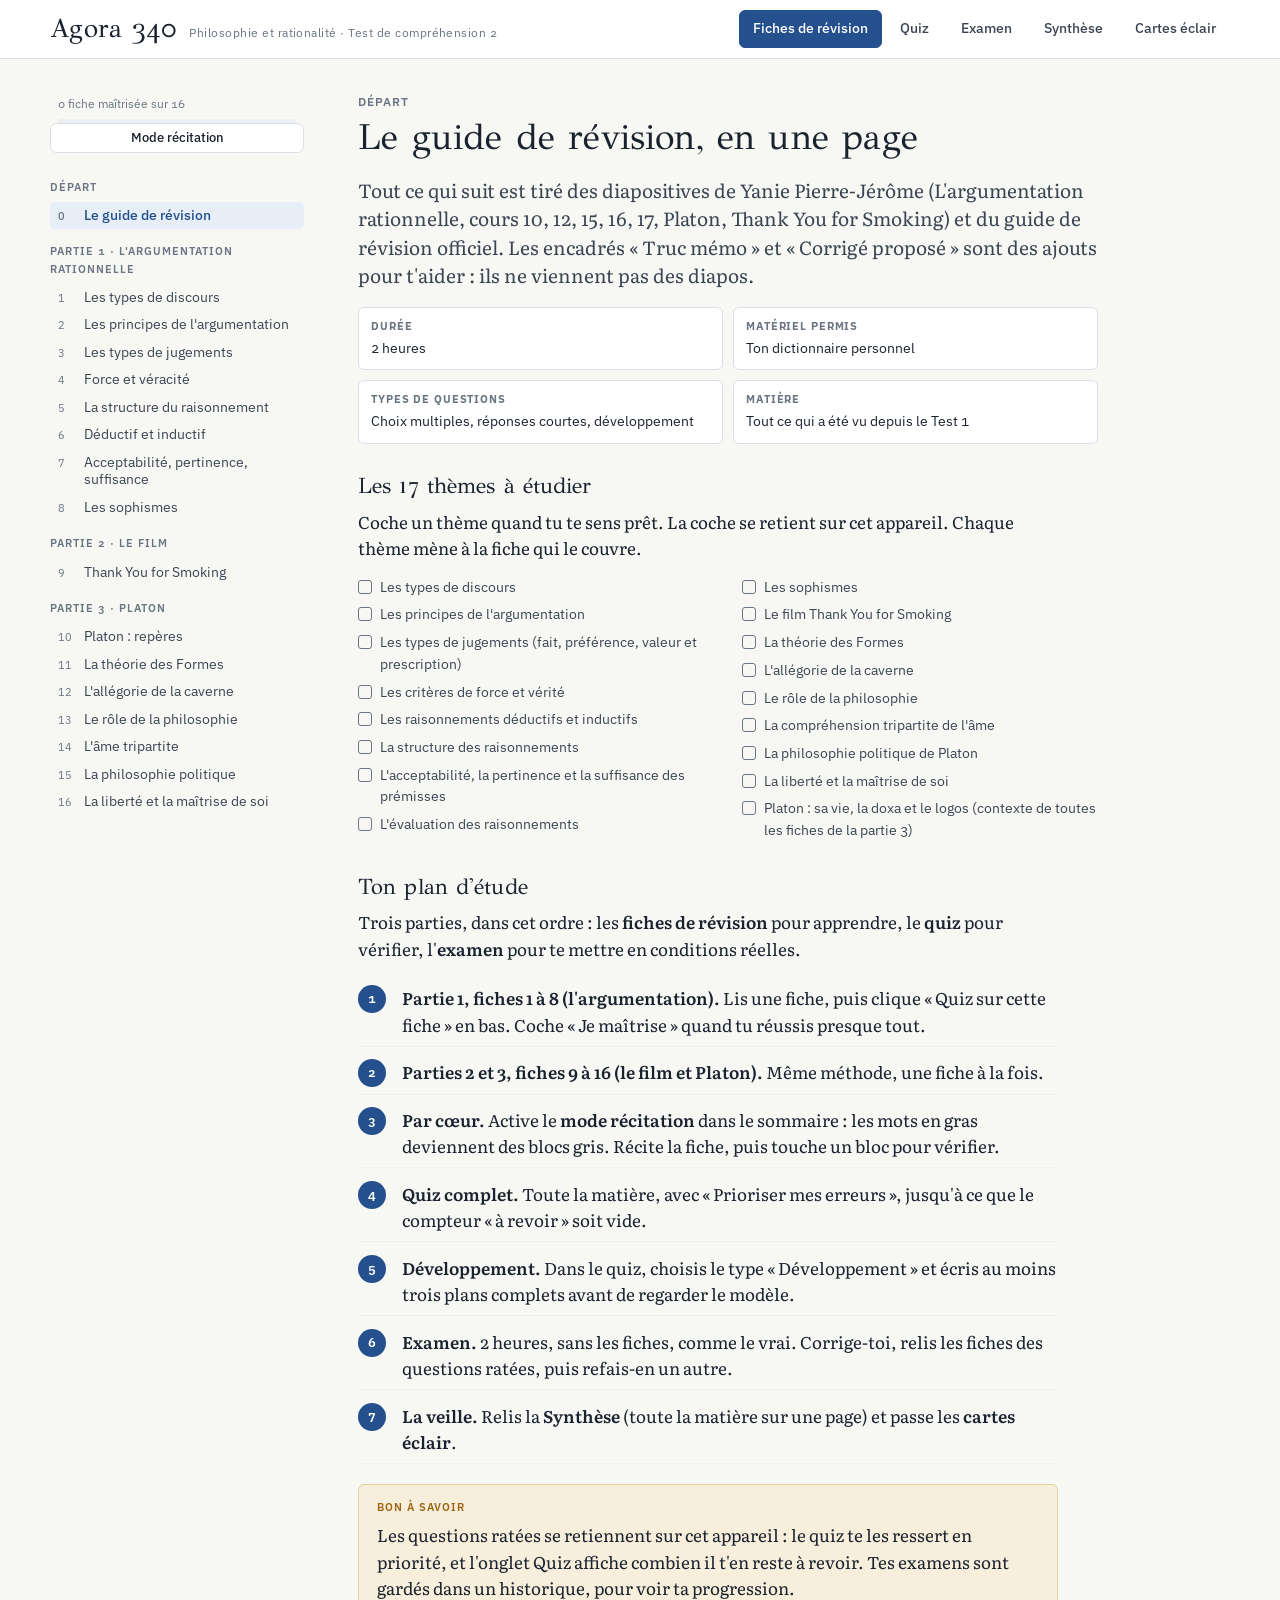
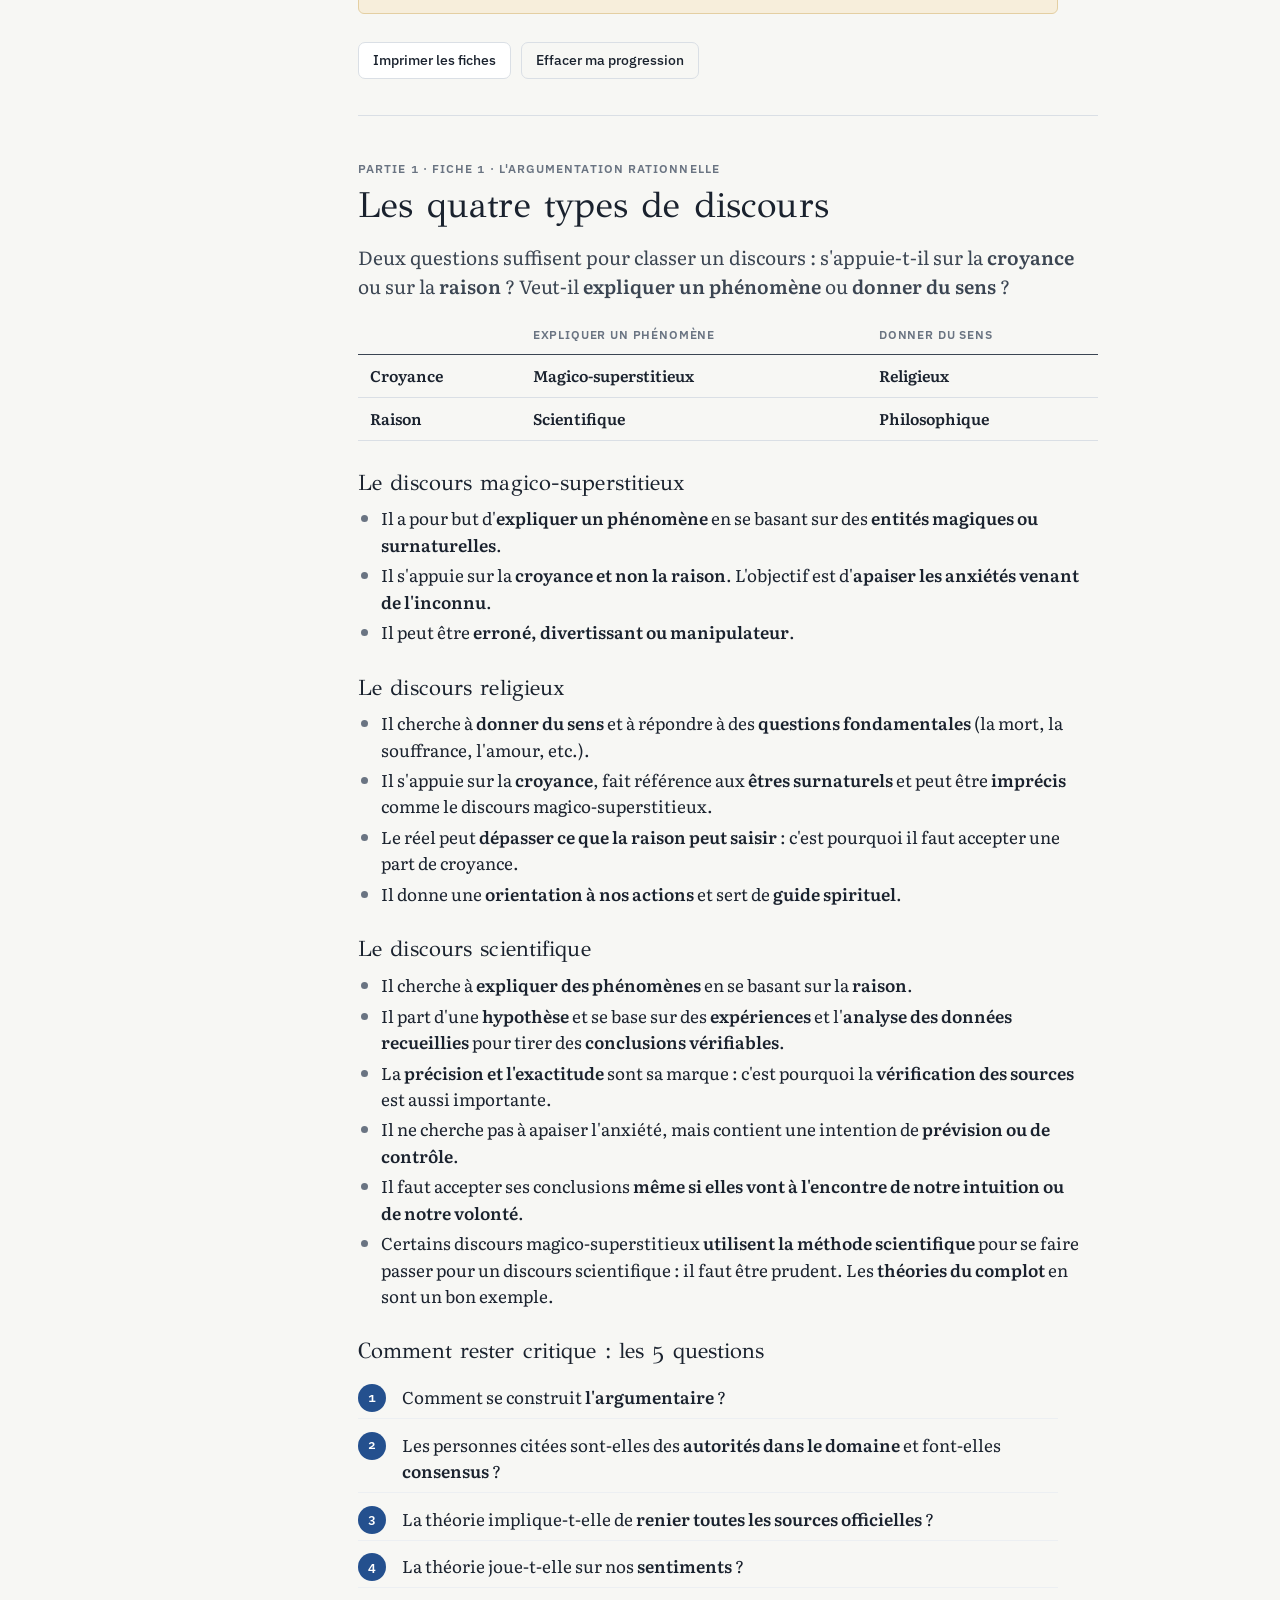
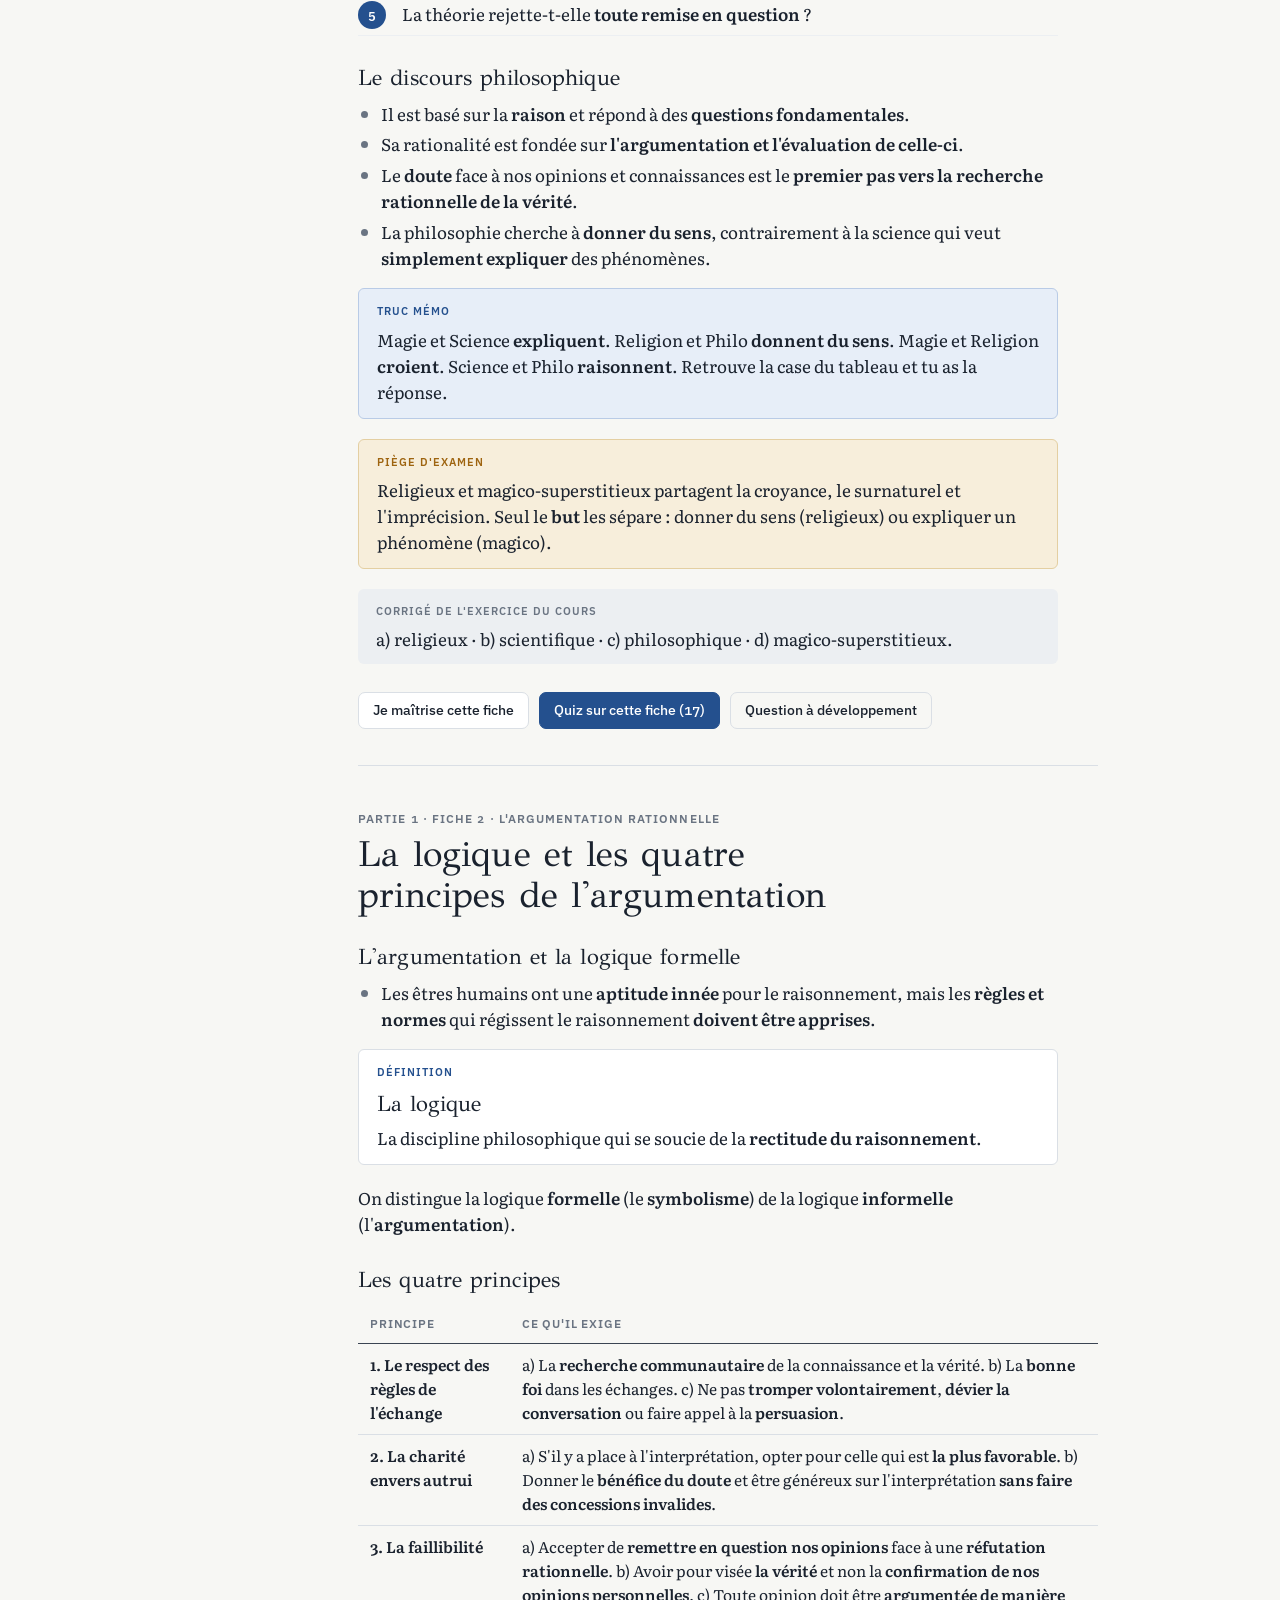
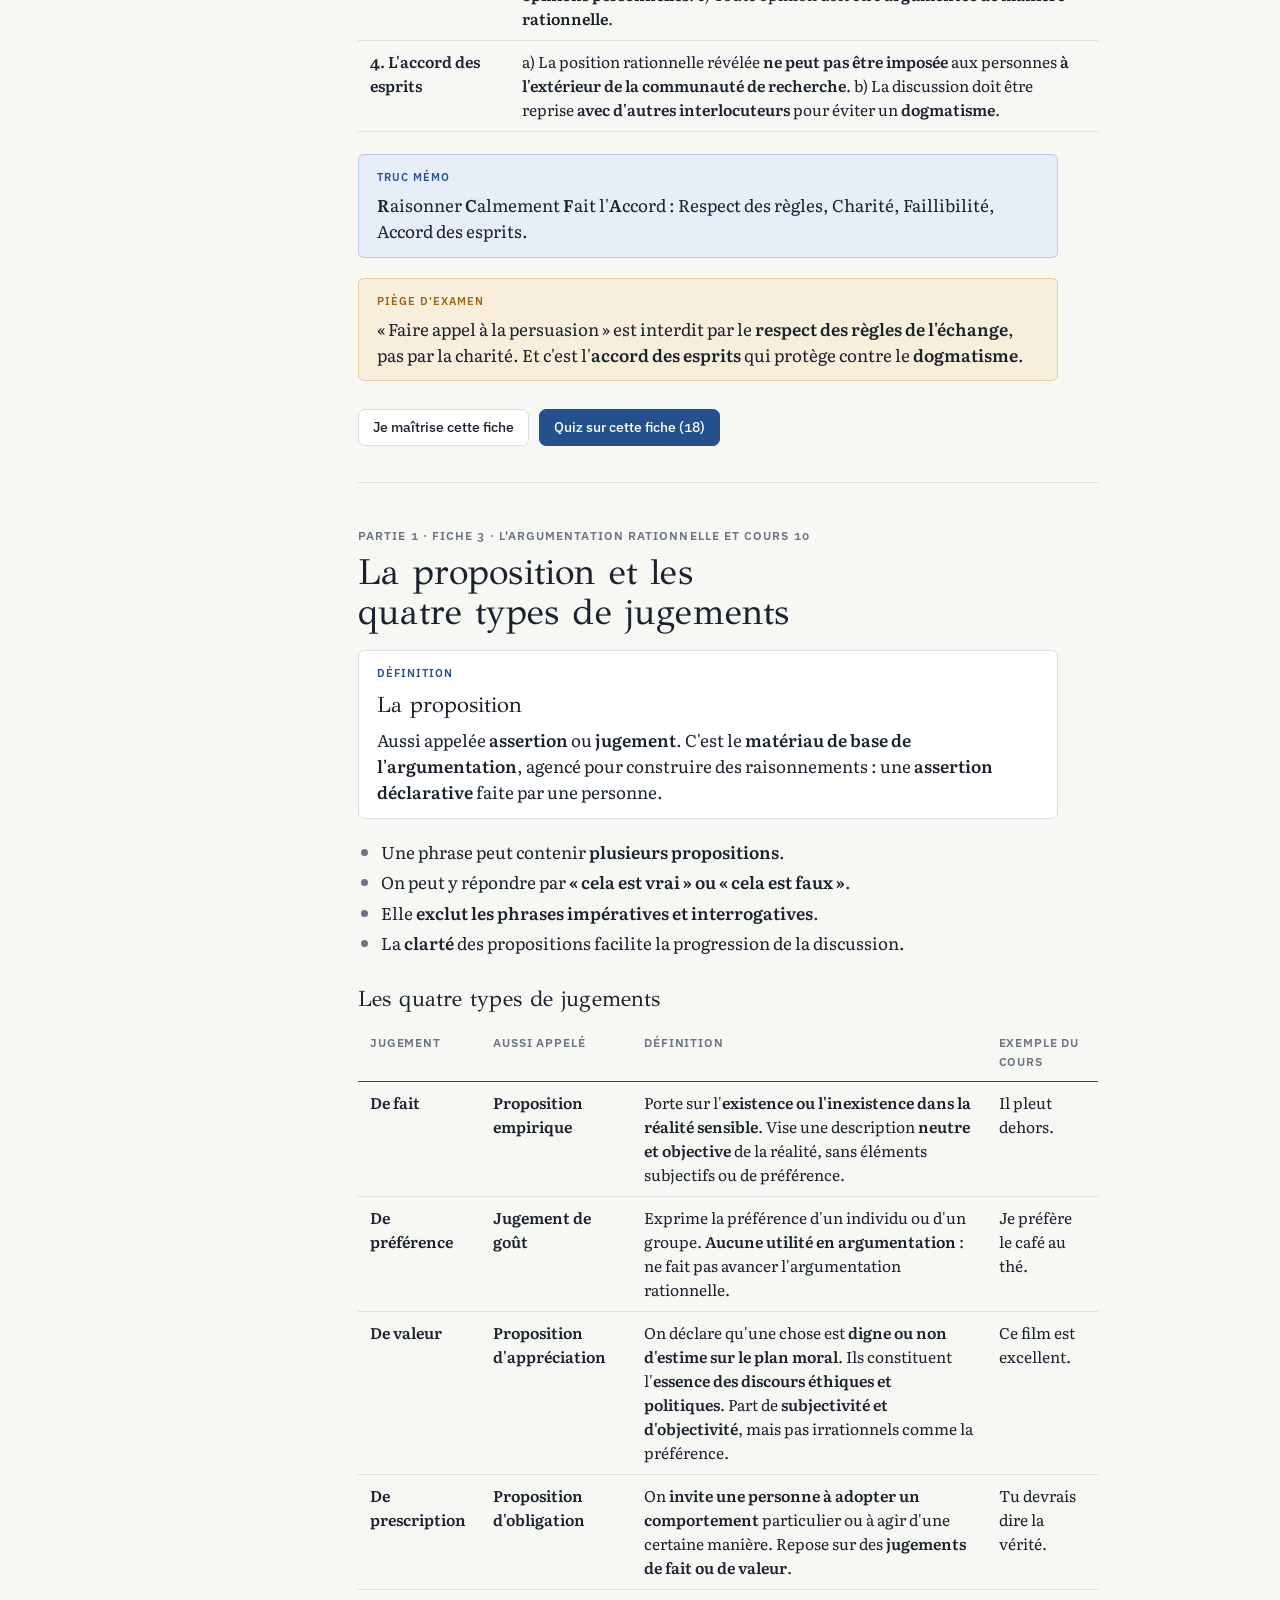
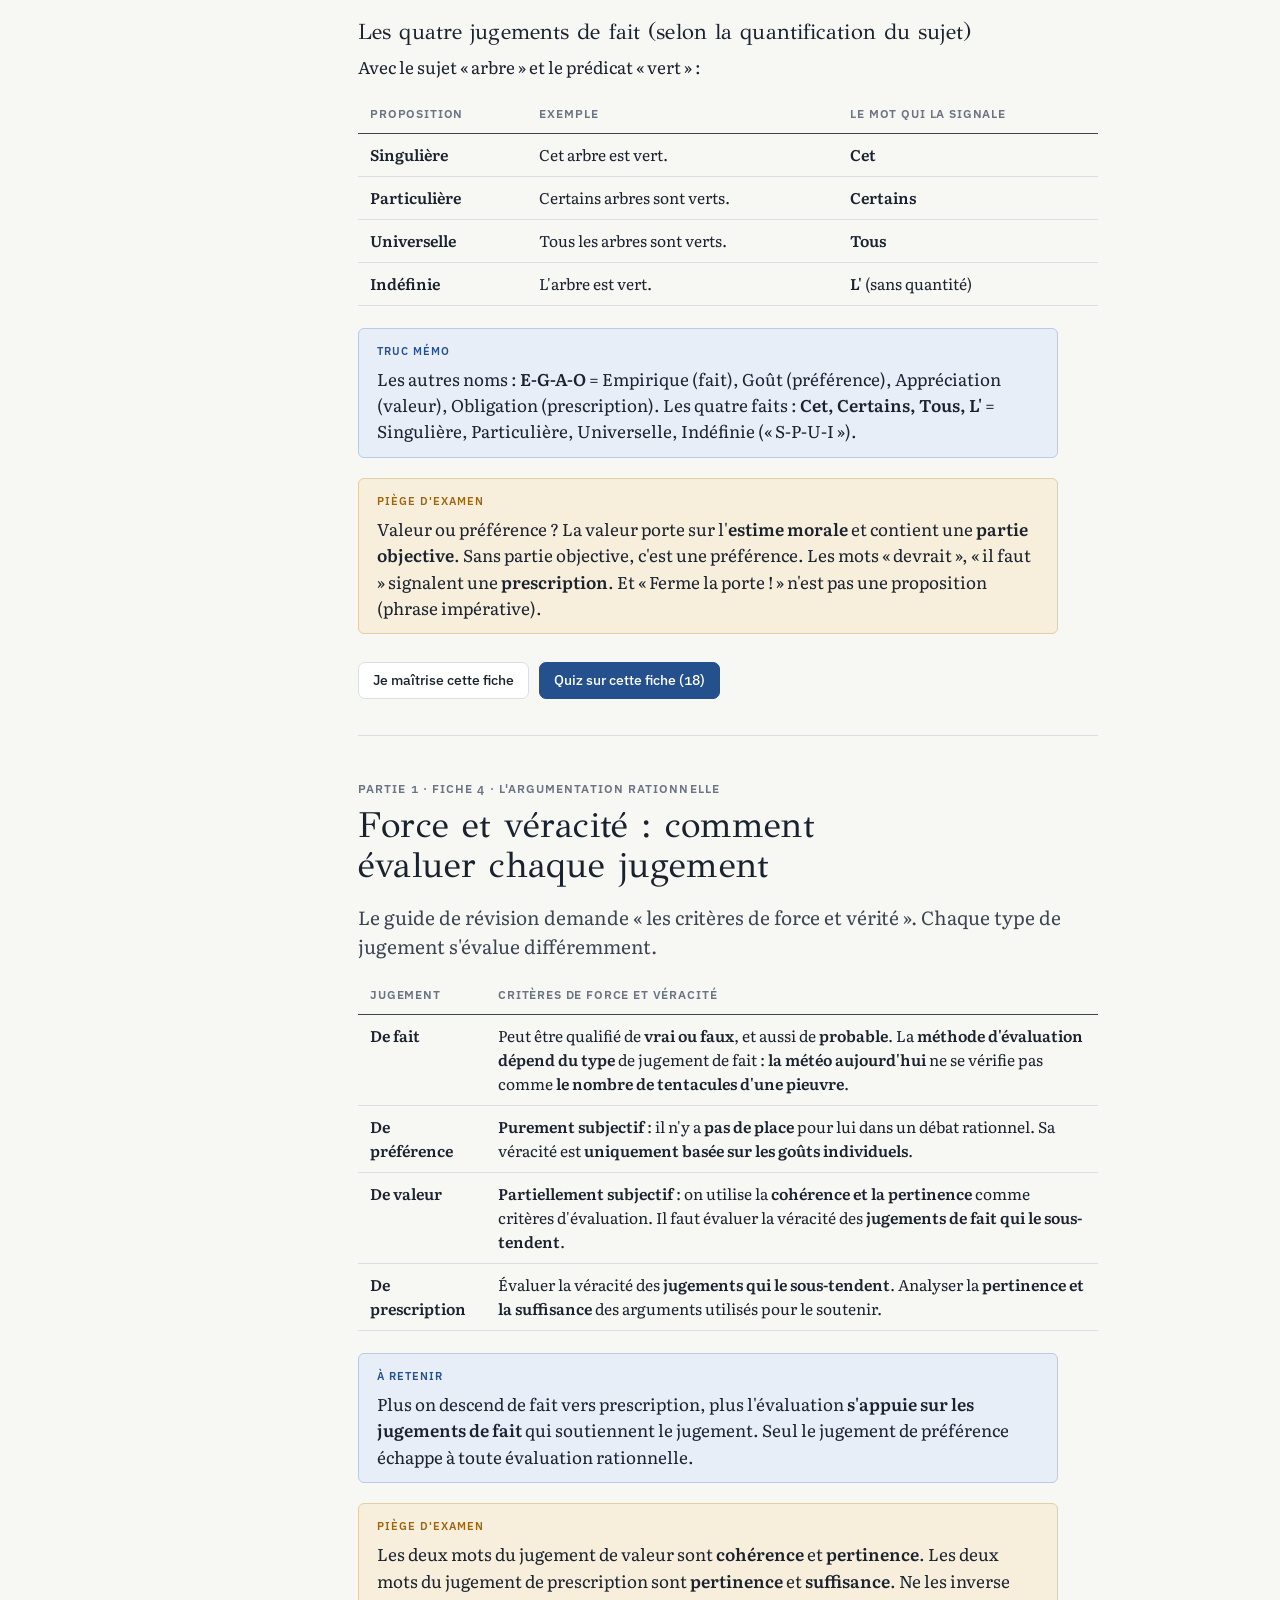
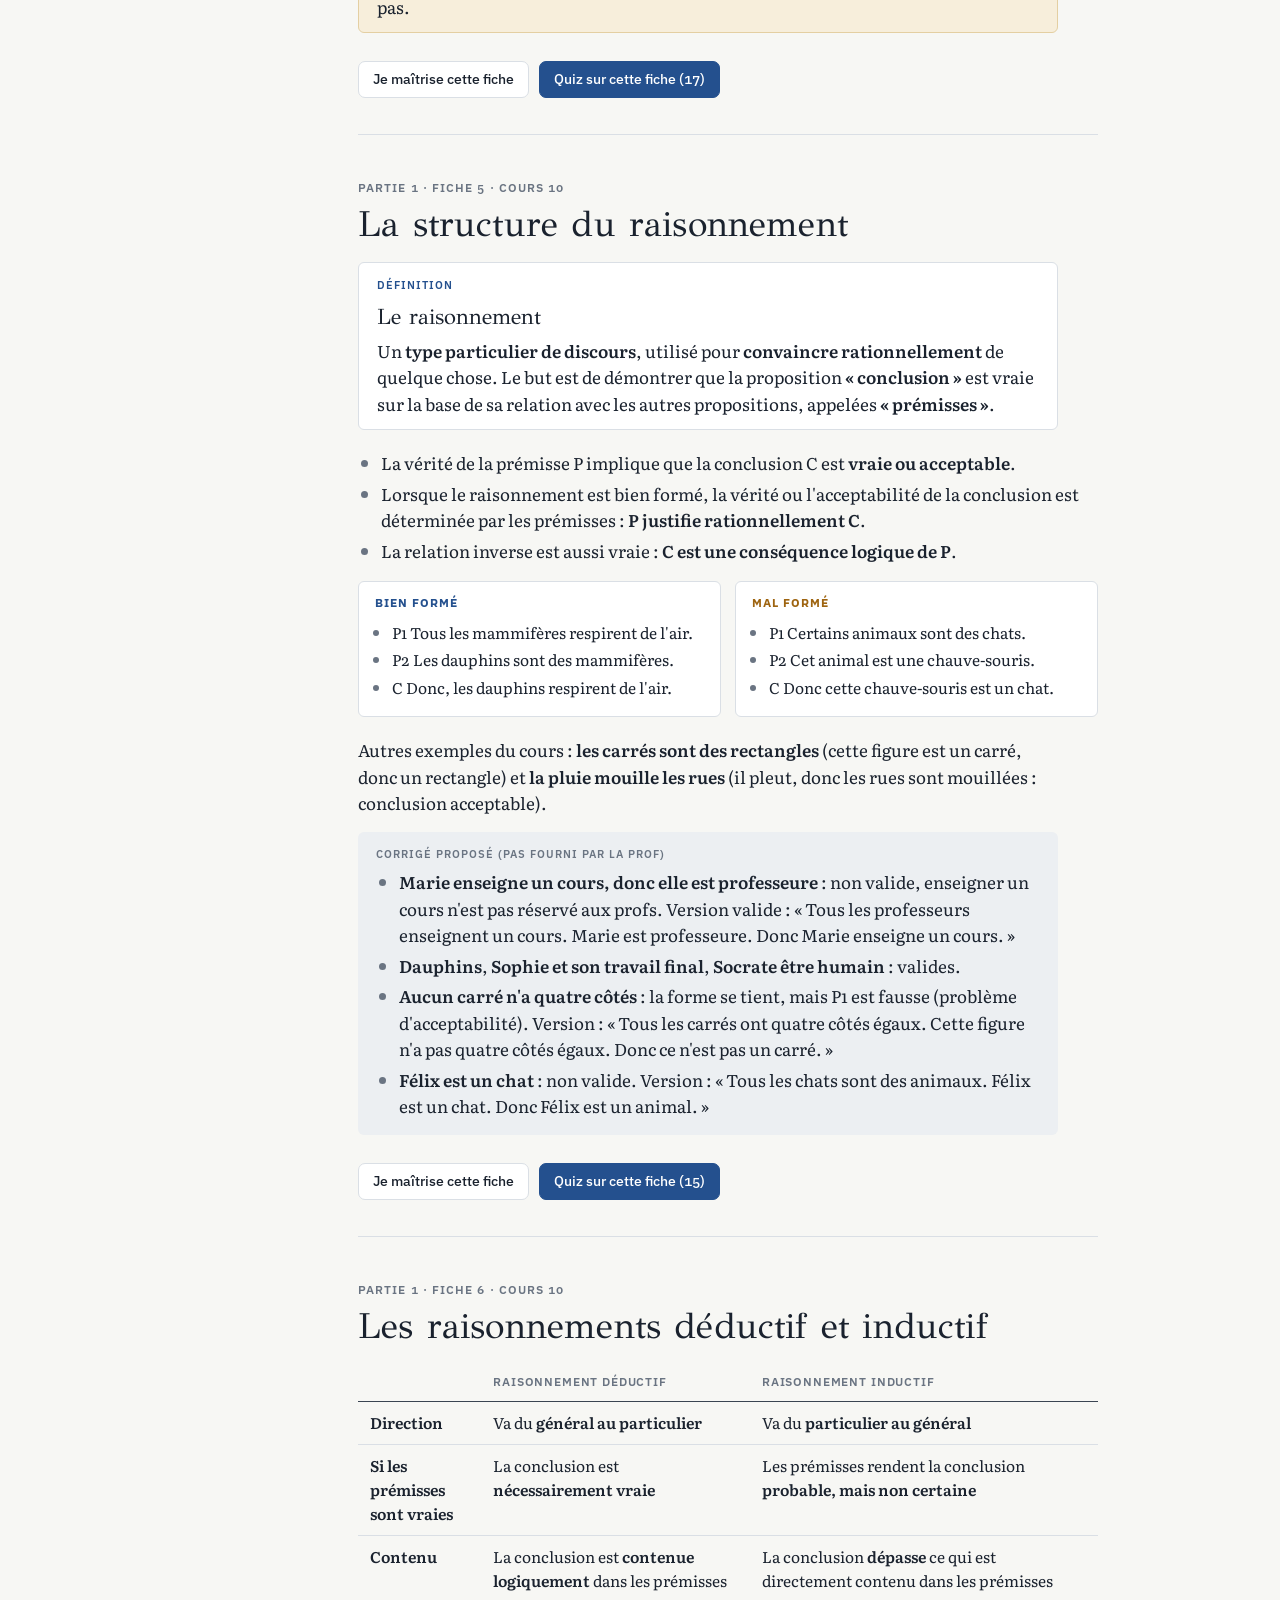
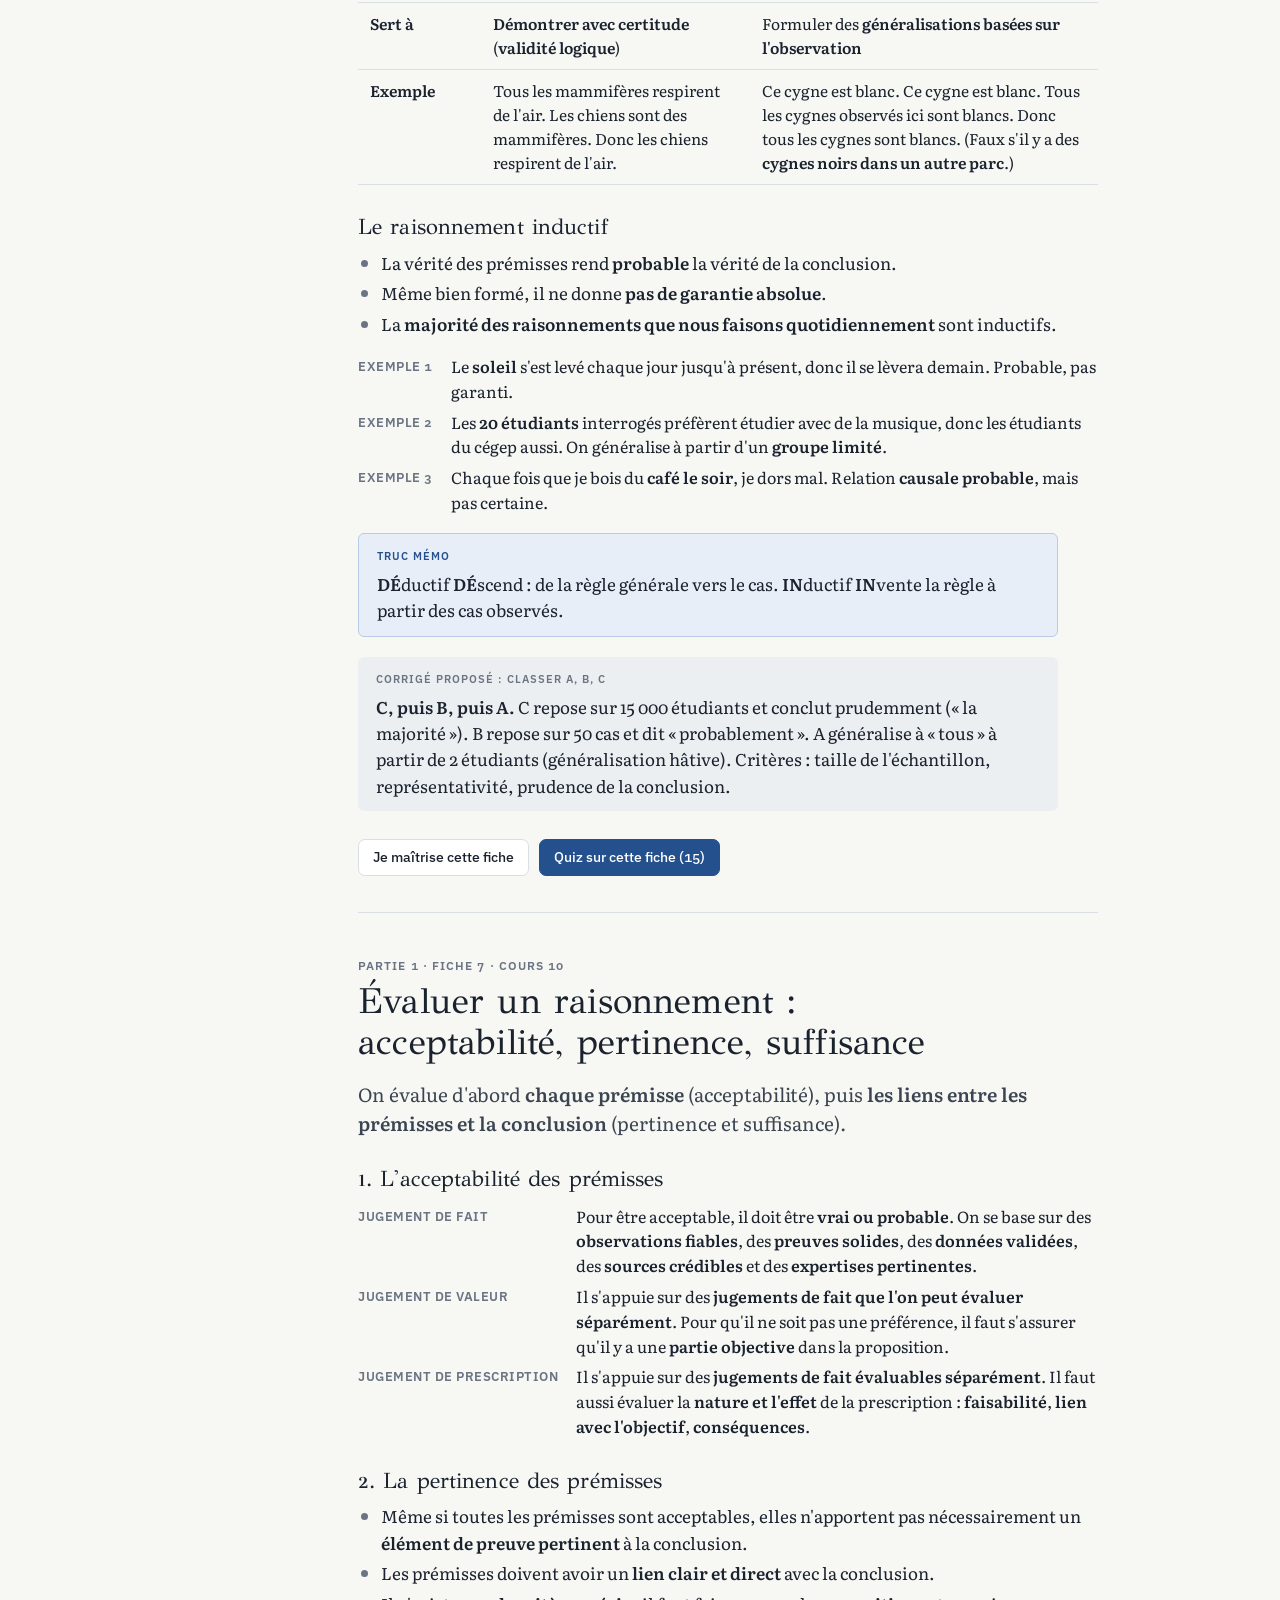
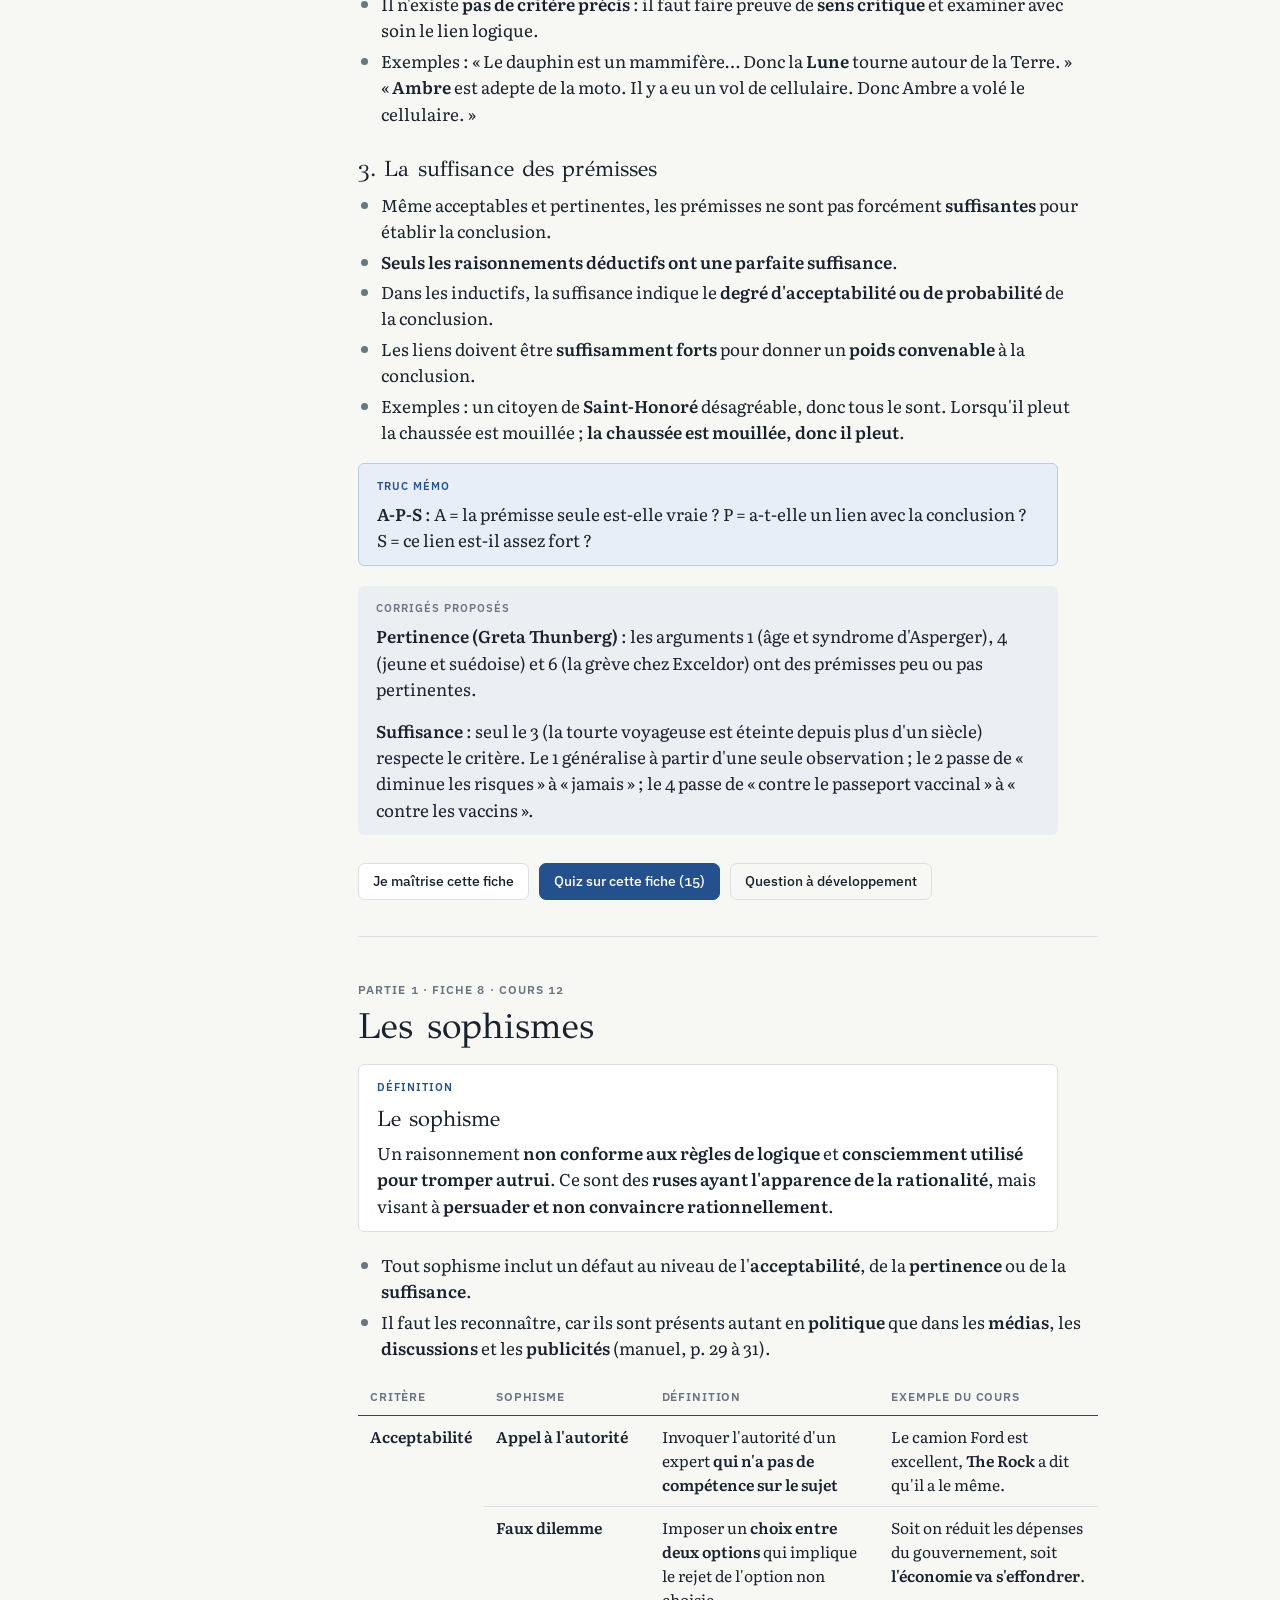
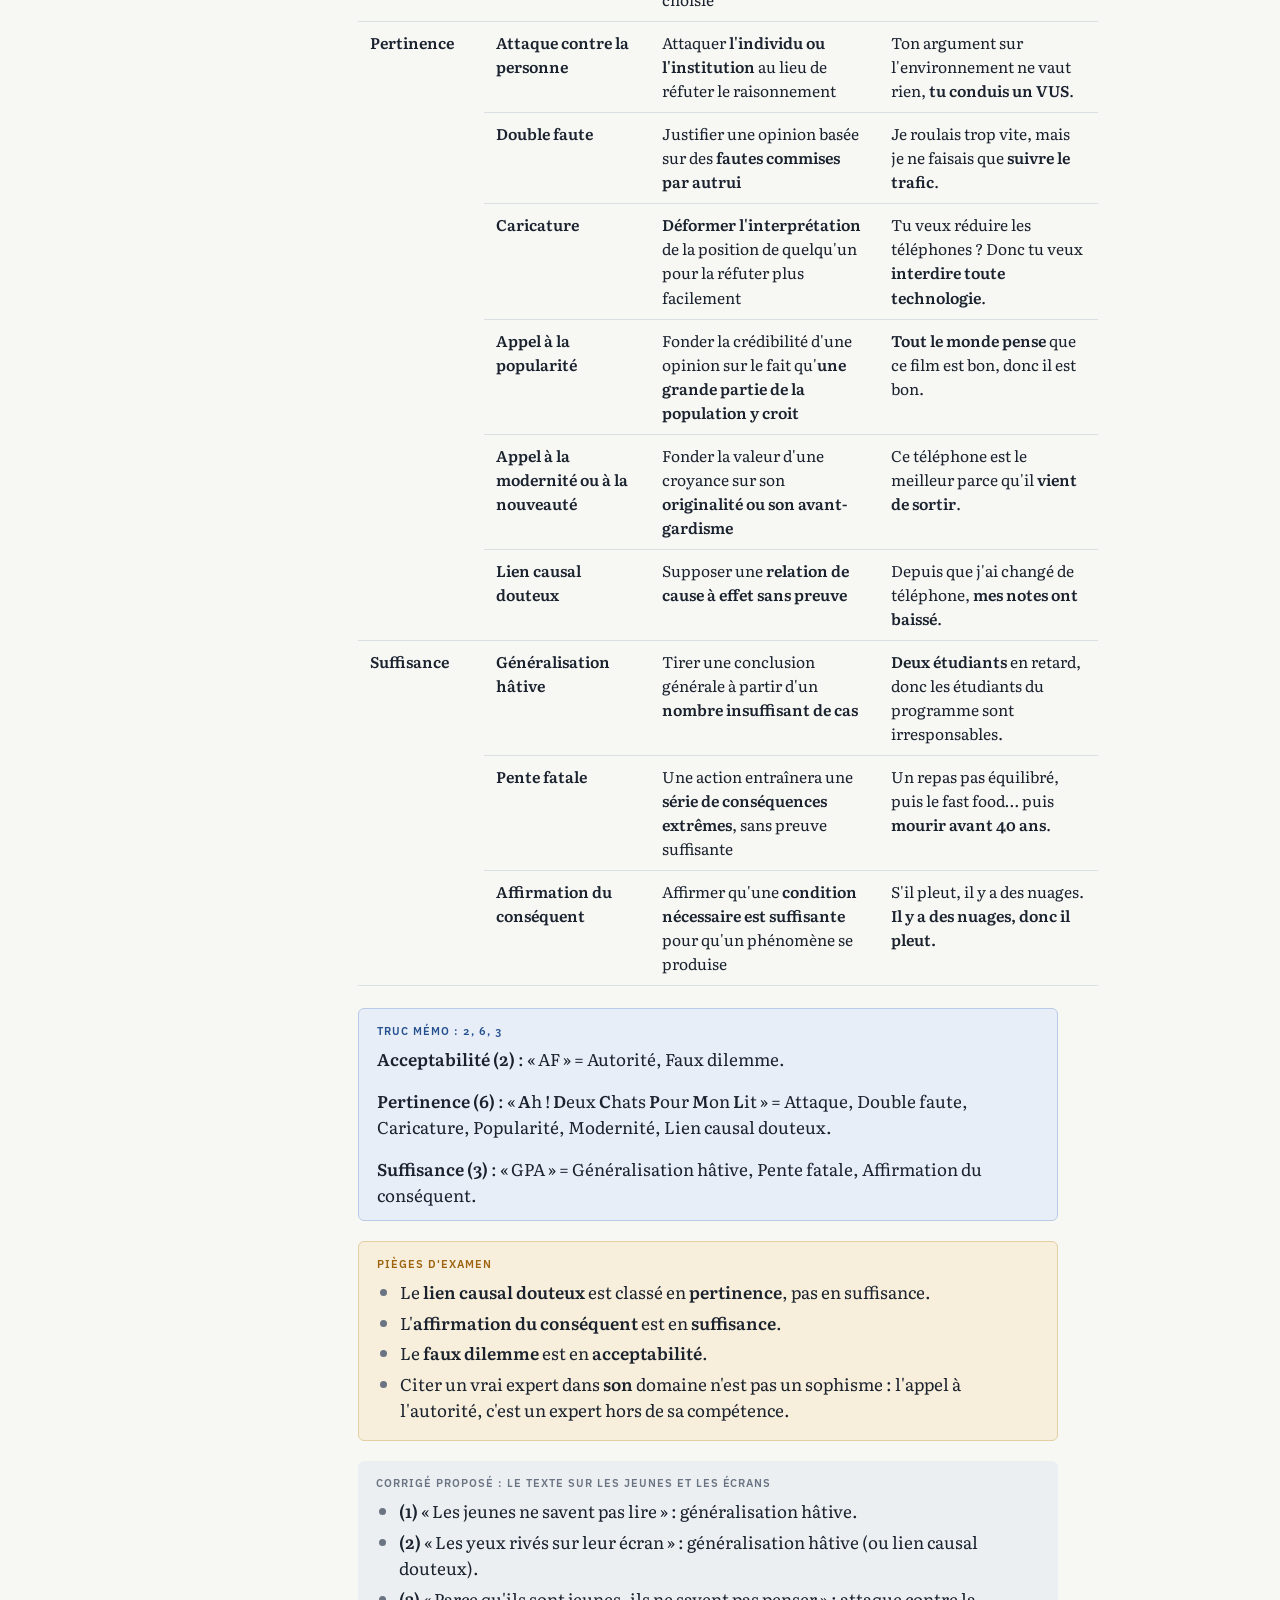
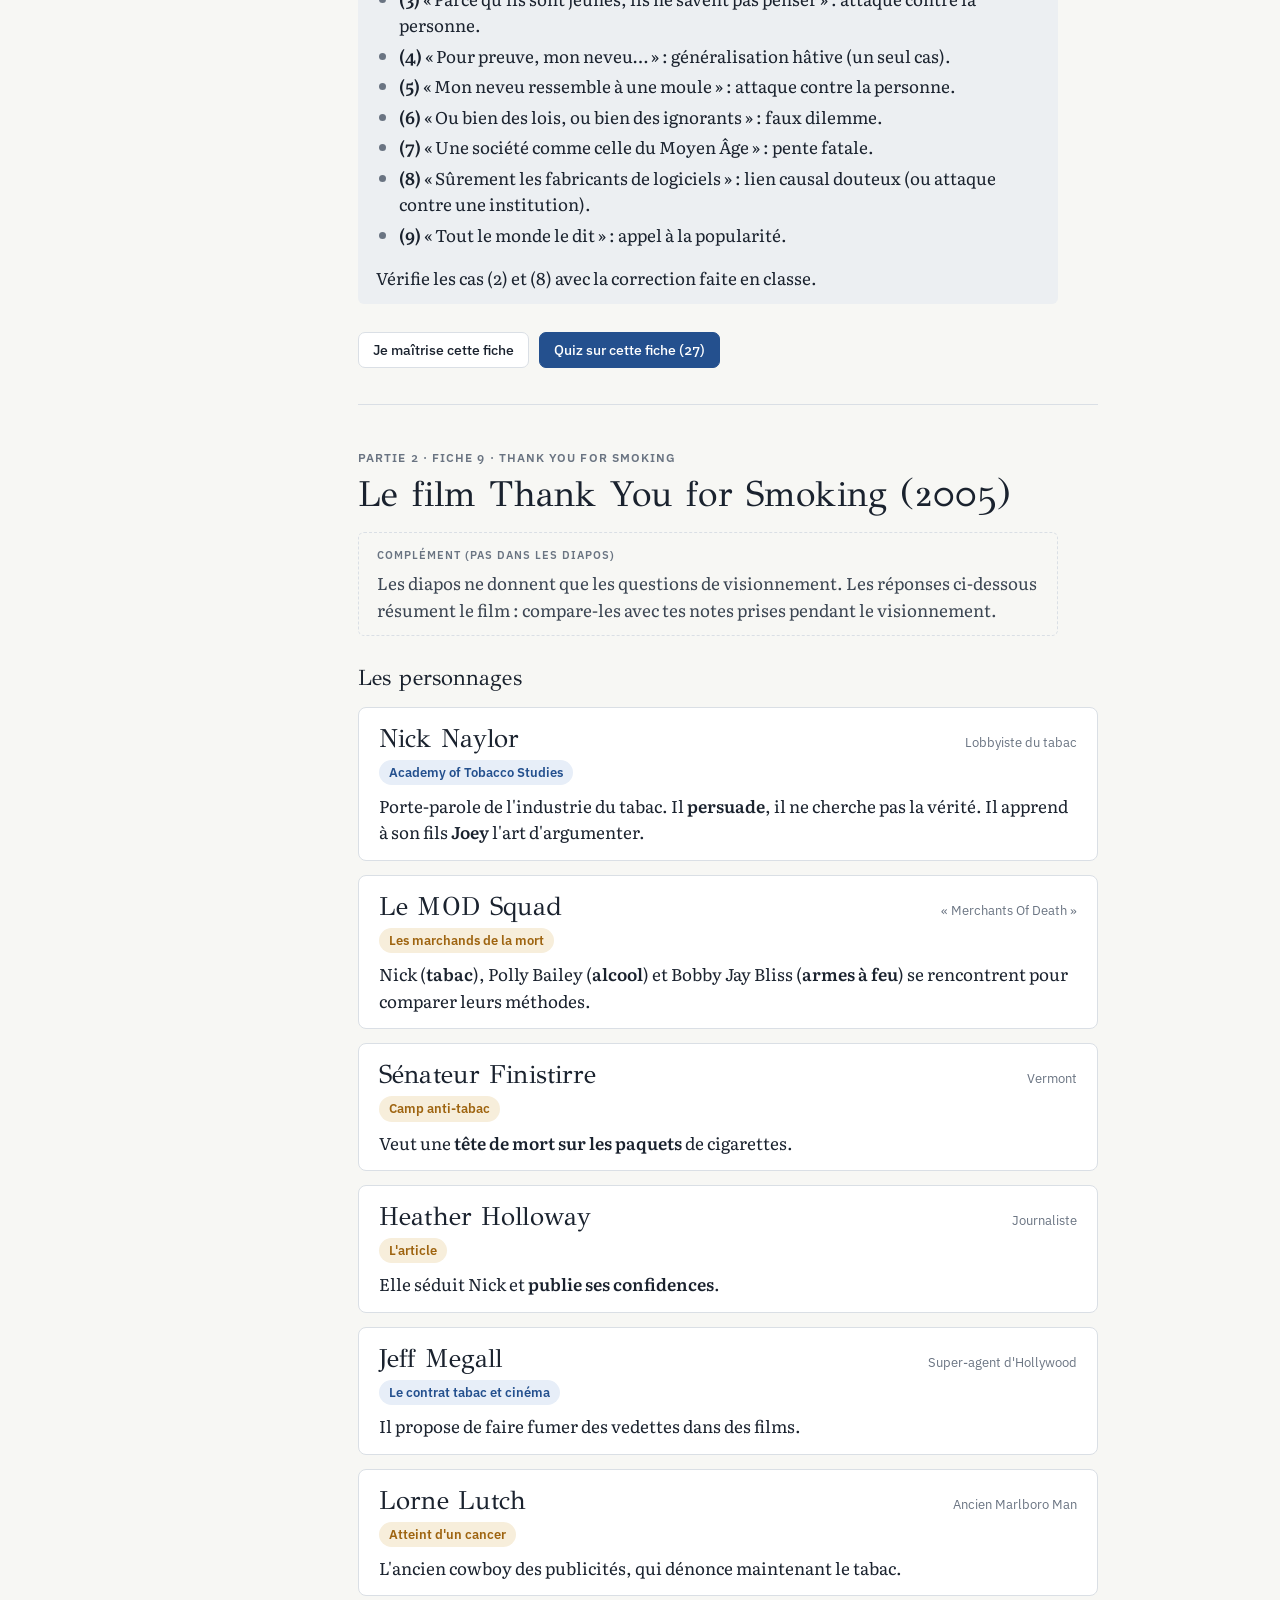
==== commit 64bf91d9: "Ouvre sur les fiches de révision : Fiches, Quiz, Examen d'abord L'Express devient une Synthèse sans " ====
--- a/docs/index.html
+++ b/docs/index.html
@@ -326,150 +326,6 @@
 
 </head>
 <body>
-
-<!-- ============================================================ EXPRESS -->
-<section class="view on" id="view-express">
-<div class="xwrap">
-  <div class="xhead">
-    <div>
-      <div class="eyebrow">Révision express · Test de compréhension 2</div>
-      <h2>25 minutes avant le test</h2>
-    </div>
-    <div class="row express-actions"><button type="button" class="btn" id="x-chrono">Lancer le chrono</button><span class="timer" id="x-timer" hidden>00:00</span></div>
-  </div>
-  <p class="lead">Tout ce qui suit est classé selon les trois formats de l'examen. Lis dans l'ordre, sans revenir en arrière. Si un point te semble flou, la fiche complète est un clic plus loin, mais ne t'y perds pas.</p>
-  <div class="xplan">
-    <a href="#xa"><b>Bloc A · 8 min</b>Choix multiples : reconnaître</a>
-    <a href="#xb"><b>Bloc B · 10 min</b>Réponses courtes : savoir écrire</a>
-    <a href="#xc"><b>Bloc C · 5 min</b>Développement : les plans</a>
-    <a href="#xd"><b>Bloc D · 2 min</b>Mini-test pour vérifier</a>
-  </div>
-
-  <!-- ------------------------------------------------ BLOC A -->
-  <div class="xblock" id="xa">
-    <h3>Bloc A · Choix multiples : reconnaître</h3>
-    <div class="xtime">8 minutes · une notion, ce qu'on y associe, le piège</div>
-    <div class="tbl-wrap xtbl"><table>
-      <tr><th>Notion</th><th>À associer</th><th>Le piège</th></tr>
-      <tr><td>Magico-superstitieux</td><td>Croyance + expliquer un phénomène; entités magiques; apaiser les anxiétés venant de l'inconnu; erroné, divertissant ou manipulateur</td><td>Les théories du complot imitent la science</td></tr>
-      <tr><td>Religieux</td><td>Croyance + donner du sens; questions fondamentales (mort, souffrance, amour); guide spirituel; le réel dépasse la raison</td><td>Imprécis comme le magico, mais le but diffère</td></tr>
-      <tr><td>Scientifique</td><td>Raison + expliquer; hypothèse, expériences, données, conclusions vérifiables; précision et exactitude; prévision ou contrôle</td><td>Accepter ses conclusions même contre l'intuition</td></tr>
-      <tr><td>Philosophique</td><td>Raison + donner du sens; argumentation et son évaluation; le doute est le premier pas vers la vérité</td><td>Donne du sens, la science explique</td></tr>
-      <tr><td>Les 4 principes</td><td>Respect des règles de l'échange (bonne foi, pas de persuasion) · Charité (interprétation la plus favorable) · Faillibilité (viser la vérité) · Accord des esprits (pas imposer, éviter le dogmatisme)</td><td>« Persuasion » = règles de l'échange</td></tr>
-      <tr><td>Logique</td><td>Rectitude du raisonnement; formelle = symbolisme, informelle = argumentation</td><td>Aptitude innée, règles apprises</td></tr>
-      <tr><td>Proposition</td><td>Assertion ou jugement; déclarative; vrai ou faux; une phrase peut en contenir plusieurs</td><td>Exclut impératives et interrogatives</td></tr>
-      <tr><td>Fait · Préférence · Valeur · Prescription</td><td>Empirique · Goût · Appréciation · Obligation</td><td>La préférence n'a aucune utilité en argumentation</td></tr>
-      <tr><td>Jugements de fait</td><td>Cet (singulière) · Certains (particulière) · Tous (universelle) · L' (indéfinie)</td><td>« L'arbre est vert » = indéfinie</td></tr>
-      <tr><td>Force et véracité</td><td>Fait : vrai, faux, probable · Préférence : goûts · Valeur : cohérence et pertinence · Prescription : pertinence et suffisance</td><td>Valeur et prescription s'appuient sur des faits</td></tr>
-      <tr><td>Déductif</td><td>Général → particulier; conclusion nécessaire, contenue dans les prémisses; validité logique</td><td>Seul à avoir une parfaite suffisance</td></tr>
-      <tr><td>Inductif</td><td>Particulier → général; conclusion probable; généralisations; la majorité de nos raisonnements</td><td>Les cygnes noirs d'un autre parc</td></tr>
-      <tr><td>Acceptabilité · Pertinence · Suffisance</td><td>La prémisse est-elle vraie · a-t-elle un lien clair et direct · le lien est-il assez fort</td><td>Pertinence : pas de critère précis</td></tr>
-      <tr><td>Sophismes 2-6-3</td><td>Acceptabilité : autorité, faux dilemme · Pertinence : attaque, double faute, caricature, popularité, modernité, lien causal douteux · Suffisance : généralisation hâtive, pente fatale, affirmation du conséquent</td><td>Lien causal douteux = pertinence</td></tr>
-      <tr><td>Platon</td><td>427 à 347 av. J.-C.; Athènes, aristocrate; mort de Socrate en 399; l'Académie; dialogues</td><td>Méfiance envers la démocratie</td></tr>
-      <tr><td>Doxa · Logos</td><td>Opinion · connaissance véritable</td><td>Mots de la prof</td></tr>
-      <tr><td>Formes</td><td>Monde sensible (visible, matériel, changeant) · monde intelligible (Formes ou Idées); connaissance = stable, universel, intelligible</td><td>Base de l'épistémologie platonicienne</td></tr>
-      <tr><td>Caverne</td><td>Ombres = apparences; Soleil = Idée du Bien; montée = éducation; retour = responsabilité</td><td>Pas « tout est faux », pas seulement un manque d'information</td></tr>
-      <tr><td>Âme</td><td>Raison (sagesse, philosophes-rois) · Ardeur (courage, gardiens) · Désir (besoins, producteurs)</td><td>Tempérance = accord de toutes les parties</td></tr>
-      <tr><td>Justice</td><td>Harmonie : chaque partie, chaque groupe accomplit sa fonction sans usurper celle des autres</td><td>Pas seulement respecter des lois</td></tr>
-      <tr><td>Liberté</td><td>Maîtrise rationnelle : examiner ses désirs et décider s'il est raisonnable de les satisfaire</td><td>Pas satisfaire tous ses désirs, ni les supprimer</td></tr>
-      <tr><td>Thank You for Smoking</td><td>Nick Naylor, lobbyiste du tabac; MOD Squad (tabac, alcool, armes); « payer l'hypothèque »; persuader et non convaincre</td><td>« Si tu argumentes correctement, tu n'as jamais tort »</td></tr>
-    </table></div>
-
-    <h4>Les exemples du cours et leur notion</h4>
-    <dl class="qa">
-      <dt>Cet arbre / Certains arbres / Tous les arbres / L'arbre est vert</dt><dd>Les 4 jugements de fait : singulière, particulière, universelle, indéfinie</dd>
-      <dt>La météo aujourd'hui vs les tentacules d'une pieuvre</dt><dd>La méthode d'évaluation d'un fait dépend de son type</dd>
-      <dt>Les cygnes blancs (cygnes noirs ailleurs)</dt><dd>Induction : probable, mais peut être fausse</dd>
-      <dt>Le dauphin est un mammifère, donc la Lune tourne autour de la Terre</dt><dd>Prémisses non pertinentes</dd>
-      <dt>Ambre fait de la moto, donc elle a volé le cellulaire</dt><dd>Prémisses non pertinentes</dd>
-      <dt>Un citoyen de Saint-Honoré désagréable, donc tous</dt><dd>Prémisses insuffisantes</dd>
-      <dt>The Rock a le même camion Ford</dt><dd>Appel à l'autorité</dd>
-      <dt>Tu conduis un VUS</dt><dd>Attaque contre la personne</dd>
-      <dt>Je ne faisais que suivre le trafic</dt><dd>Double faute</dd>
-      <dt>Il y a des nuages, donc il pleut</dt><dd>Affirmation du conséquent</dd>
-      <dt>Deux personnes en désaccord sur la beauté d'une œuvre</dt><dd>Chercher le Beau en lui-même</dd>
-      <dt>Plusieurs actions justes</dt><dd>Chercher l'Idée de Justice</dd>
-      <dt>Réussir un examen, mais consulter les réseaux sociaux</dt><dd>La liberté comme maîtrise rationnelle</dd>
-    </dl>
-
-    <h4>Les vrai ou faux qui piègent</h4>
-    <ul>
-      <li>Une phrase impérative (« Ferme la porte ! ») est une proposition. <b>Faux.</b></li>
-      <li>Le jugement de valeur est purement subjectif. <b>Faux</b> : il a une part d'objectivité, c'est la préférence qui est purement subjective.</li>
-      <li>Un raisonnement inductif bien formé garantit sa conclusion. <b>Faux</b> : seulement probable.</li>
-      <li>Des prémisses acceptables sont forcément pertinentes. <b>Faux.</b></li>
-      <li>Un sophisme est utilisé consciemment pour tromper. <b>Vrai.</b></li>
-      <li>Pour Platon, l'erreur des prisonniers vient seulement d'un manque d'information. <b>Faux.</b></li>
-      <li>L'allégorie montre que tout est faux. <b>Faux</b> : notre accès au réel est limité, déformé ou incomplet.</li>
-      <li>La personne juste supprime ses désirs. <b>Faux</b> : elle les maîtrise et les oriente.</li>
-      <li>La tempérance est la vertu propre de la partie désirante. <b>Faux</b> selon le cours : c'est l'accord entre toutes les parties.</li>
-      <li>Comprendre ce qui est bon suffit pour être libre. <b>Faux</b> : il faut être capable d'agir en conséquence.</li>
-    </ul>
-  </div>
-
-  <!-- ------------------------------------------------ BLOC B -->
-  <div class="xblock" id="xb">
-    <h3>Bloc B · Réponses courtes : savoir écrire</h3>
-    <div class="xtime">10 minutes · seize réponses que tu dois pouvoir écrire de mémoire</div>
-    <dl class="qa">
-      <dt>Les 4 types de discours</dt><dd><b>Magico-superstitieux</b> : croyance, expliquer, apaiser l'anxiété. <b>Religieux</b> : croyance, donner du sens, guide spirituel. <b>Scientifique</b> : raison, expliquer, hypothèse et conclusions vérifiables. <b>Philosophique</b> : raison, donner du sens, argumentation.</dd>
-      <dt>Les 5 questions pour rester critique</dt><dd>L'argumentaire ? Des autorités qui font consensus ? Renier toutes les sources officielles ? Jouer sur nos sentiments ? Rejeter toute remise en question ?</dd>
-      <dt>Les 4 principes de l'argumentation</dt><dd><b>Respect des règles de l'échange</b> (recherche communautaire, bonne foi, pas de tromperie ni de persuasion). <b>Charité</b> (l'interprétation la plus favorable). <b>Faillibilité</b> (remettre en question, viser la vérité). <b>Accord des esprits</b> (ne pas imposer, d'autres interlocuteurs contre le dogmatisme).</dd>
-      <dt>La proposition</dt><dd>Assertion ou jugement : <b>matériau de base</b> de l'argumentation, assertion <b>déclarative</b>, vraie ou fausse. Exclut les impératives et interrogatives.</dd>
-      <dt>Les 4 jugements</dt><dd><b>Fait</b> (empirique) : existence dans la réalité sensible, neutre et objectif. <b>Préférence</b> (goût) : aucune utilité en argumentation. <b>Valeur</b> (appréciation) : digne ou non d'estime moralement, éthique et politique. <b>Prescription</b> (obligation) : invite à adopter un comportement.</dd>
-      <dt>Force et véracité</dt><dd>Fait : vrai, faux ou probable, méthode selon le type. Préférence : goûts, aucune place dans le débat. Valeur : <b>cohérence et pertinence</b> + faits qui la soutiennent. Prescription : faits qui la soutiennent + <b>pertinence et suffisance</b>.</dd>
-      <dt>Le raisonnement</dt><dd>Type particulier de discours pour <b>convaincre rationnellement</b> : démontrer la conclusion par sa relation avec les prémisses. Bien formé : <b>P justifie C</b>, et <b>C est une conséquence logique de P</b>.</dd>
-      <dt>Déductif et inductif</dt><dd>Déductif : du général au particulier, conclusion <b>nécessaire</b>, contenue dans les prémisses, démontrer avec certitude. Inductif : du particulier au général, conclusion <b>probable</b>, dépasse les prémisses, généraliser à partir de l'observation.</dd>
-      <dt>Acceptabilité, pertinence, suffisance</dt><dd><b>Acceptabilité</b> : fait vrai ou probable (sources crédibles…); valeur avec partie objective; prescription faisable, liée à l'objectif, conséquences. <b>Pertinence</b> : lien clair et direct, sens critique. <b>Suffisance</b> : assez fort; parfaite seulement en déduction.</dd>
-      <dt>Le sophisme</dt><dd>Raisonnement <b>non conforme aux règles de logique</b>, <b>consciemment utilisé pour tromper</b>; apparence de rationalité, vise à <b>persuader et non convaincre</b>. Toujours un défaut d'acceptabilité, de pertinence ou de suffisance.</dd>
-      <dt>Platon et la doxa</dt><dd>Marqué par la mort de Socrate (399), méfiant envers l'opinion populaire et la démocratie. Distingue la <b>doxa (opinion)</b> du <b>logos (connaissance véritable)</b>. Monde sensible changeant, sens trompeurs, opinions instables.</dd>
-      <dt>La théorie des Formes</dt><dd>Base de l'épistémologie platonicienne. <b>Monde sensible</b> : visible, matériel, changeant. <b>Monde intelligible</b> : les Formes ou Idées, réalités stables qui font comprendre les choses particulières (l'Idée de Justice). Connaissance : <b>stable, universel, intelligible</b>.</dd>
-      <dt>L'allégorie de la caverne</dt><dd>Prisonniers qui prennent les <b>ombres</b> (apparences) pour la réalité. Erreur : prendre l'apparence pour la réalité. Une conviction sincère n'est pas justifiée. <b>Éduquer</b> = orienter l'esprit, transformer son regard. <b>Soleil = Idée du Bien</b>. Retour = <b>responsabilité</b> envers les autres.</dd>
-      <dt>Le rôle de la philosophie</dt><dd>Transforme notre manière de penser; fait passer <b>de l'opinion à la connaissance</b>; questionne les apparences; oriente l'âme vers le <b>vrai, le juste et le bien</b>; dimension morale; demande un effort; les philosophes devraient gouverner.</dd>
-      <dt>L'âme et la cité</dt><dd><b>Raison</b> → sagesse → philosophes-rois. <b>Ardeur</b> (courage, indignation, reconnaissance) → courage → gardiens. <b>Désir</b> (besoins, plaisirs) → producteurs. <b>Tempérance</b> = accord des parties sous la raison. <b>Justice</b> = harmonie, chacun sa fonction sans usurper.</dd>
-      <dt>La liberté selon Platon</dt><dd>Pas satisfaire tous ses désirs : <b>examiner ses désirs et décider s'il est raisonnable de les satisfaire</b>. Dominé par ses désirs, on est <b>dépendant de ses impulsions</b>. Maîtrise = donner une place appropriée aux désirs, pas les supprimer. Comprendre le bien ne suffit pas, il faut agir.</dd>
-    </dl>
-  </div>
-
-  <!-- ------------------------------------------------ BLOC C -->
-  <div class="xblock" id="xc">
-    <h3>Bloc C · Développement : les plans</h3>
-    <div class="xtime">5 minutes · une méthode, cinq plans prêts</div>
-    <div class="retenir">
-      <span class="blabel">La recette d'une bonne réponse longue</span>
-      <p><b>Une position claire</b> dès la première phrase. Puis les <b>concepts du cours définis</b> avec les mots exacts de la prof, la <b>position de Platon</b> (ou la notion du cours) expliquée, <b>deux exemples concrets</b> reliés à ta position, et une <b>nuance</b> pour finir. Explique, n'énumère pas.</p>
-    </div>
-    <div class="plan"><b class="t">La vérité est-elle toujours préférable à une croyance rassurante ?</b>
-      <p><b>Position :</b> oui pour Platon : la croyance non examinée nous garde prisonniers des ombres. Mais on résiste à la vérité parce qu'elle dérange (éblouissement, renoncer à nos certitudes, habitude, croyances reçues).</p>
-      <p><b>Exemples :</b> la personne qui adhère à une théorie du complot; celle qui refuse un diagnostic médical difficile. <b>Nuance :</b> la vérité fait mal à court terme, mais elle permet de mieux orienter sa vie.</p></div>
-    <div class="plan"><b class="t">Le savoir entraîne-t-il une responsabilité envers les autres ?</b>
-      <p><b>Position :</b> oui. Le prisonnier pourrait rester dehors, mais il redescend : celui qui comprend doit partager, malgré la résistance. C'est aussi pourquoi Platon veut des philosophes au pouvoir.</p>
-      <p><b>Exemples :</b> les scientifiques du climat; un lanceur d'alerte. <b>Nuance :</b> l'accord des esprits : on partage par le dialogue, on n'impose pas.</p></div>
-    <div class="plan"><b class="t">Peut-on être vertueux en agissant souvent contre ce qu'on sait être bien ?</b>
-      <p><b>Position :</b> non. La vertu exige plus qu'une bonne intention : un équilibre durable où la raison dirige. Sagesse pour discerner, courage pour maintenir, tempérance pour l'accord. Comprendre le bien ne suffit pas.</p>
-      <p><b>Exemples :</b> le fumeur qui sait que fumer tue; l'étudiant qui sait qu'il doit étudier mais va sur les réseaux sociaux. <b>Nuance :</b> une faiblesse occasionnelle n'efface pas tout, mais « régulièrement » montre un désordre intérieur.</p></div>
-    <div class="plan"><b class="t">Plus juste : chacun à sa fonction, ou participation égale ?</b>
-      <p><b>Position de Platon :</b> chacun à sa fonction (philosophes-rois, gardiens, producteurs); la justice = chaque groupe accomplit sa fonction sans usurper. Méfiance née de la mort de Socrate.</p>
-      <p><b>Critique :</b> légitimité du pouvoir (qui reconnaît les vrais sages ?), tension entre harmonie collective et liberté individuelle. <b>Exemples :</b> on confie la chirurgie aux médecins; la démocratie protège contre l'abus d'une élite.</p></div>
-    <div class="plan"><b class="t">Une personne qui suit toujours ses désirs peut-elle être libre ?</b>
-      <p><b>Position :</b> non. Elle dépend de ses impulsions et est conduite par ce qu'il y a de moins rationnel en elle. La liberté = examiner ses désirs et décider s'il est raisonnable de les satisfaire; un ordre intérieur.</p>
-      <p><b>Exemples :</b> l'examen et les réseaux sociaux (exemple du cours); une dépendance. <b>Nuance :</b> les désirs ne sont pas mauvais, il faut leur donner une place appropriée.</p></div>
-  </div>
-
-  <!-- ------------------------------------------------ BLOC D -->
-  <div class="xblock" id="xd">
-    <h3>Bloc D · Mini-test</h3>
-    <div class="xtime">2 minutes · douze questions tirées au hasard, corrigées une par une</div>
-    <div class="row express-actions">
-      <button type="button" class="btn primary" data-express="mix">12 choix multiples et vrai ou faux</button>
-      <button type="button" class="btn" data-express="courte">4 réponses courtes à écrire</button>
-      <a class="btn ghost" href="#fiches">Les fiches complètes</a>
-    </div>
-    <p class="stat-line" style="margin-top:14px">Si tu rates plus de 3 questions sur 12, refais le mini-test une fois après avoir relu la ligne correspondante du bloc A ou B. Sinon, arrête là : tu es prêt.</p>
-  </div>
-</div>
-</section>
-
 <header class="topbar">
   <div class="topbar-in">
     <div class="brand">
@@ -477,17 +333,17 @@
       <span class="sub">Philosophie et rationalité · Test de compréhension 2</span>
     </div>
     <nav class="tabs" role="tablist" aria-label="Sections">
-      <button class="tab" role="tab" data-view="express" aria-selected="true">Express 25 min</button>
-      <button class="tab" role="tab" data-view="fiches" aria-selected="false">Fiches</button>
+      <button class="tab" role="tab" data-view="fiches" aria-selected="true">Fiches de révision</button>
       <button class="tab" role="tab" data-view="quiz" aria-selected="false">Quiz <span class="n" id="n-quiz"></span></button>
-      <button class="tab" role="tab" data-view="exam" aria-selected="false">Examen blanc</button>
+      <button class="tab" role="tab" data-view="exam" aria-selected="false">Examen</button>
+      <button class="tab" role="tab" data-view="synthese" aria-selected="false">Synthèse</button>
       <button class="tab" role="tab" data-view="cards" aria-selected="false">Cartes éclair</button>
     </nav>
   </div>
 </header>
 
 <!-- ============================================================ FICHES -->
-<section class="view" id="view-fiches">
+<section class="view on" id="view-fiches">
 <div class="wrap">
 <aside class="toc" id="toc" aria-label="Sommaire des fiches">
   <div class="toc-progress"><span id="toc-pct">0 fiche maîtrisée sur 16</span><div class="bar"><i id="toc-bar"></i></div></div>
@@ -549,9 +405,20 @@
     <li><a href="#s16" data-s="s16"><span class="box"></span>La liberté et la maîtrise de soi</a></li>
     <li><a href="#s10" data-s="s10"><span class="box"></span>Platon : sa vie, la doxa et le logos (contexte de toutes les fiches de la partie 3)</a></li>
   </ul>
+  <h3>Ton plan d'étude</h3>
+  <p>Trois parties, dans cet ordre : les <strong>fiches de révision</strong> pour apprendre, le <strong>quiz</strong> pour vérifier, l'<strong>examen</strong> pour te mettre en conditions réelles.</p>
+  <ol class="steps">
+    <li><b>Partie 1, fiches 1 à 8 (l'argumentation).</b> Lis une fiche, puis clique « Quiz sur cette fiche » en bas. Coche « Je maîtrise » quand tu réussis presque tout.</li>
+    <li><b>Parties 2 et 3, fiches 9 à 16 (le film et Platon).</b> Même méthode, une fiche à la fois.</li>
+    <li><b>Par cœur.</b> Active le <strong>mode récitation</strong> dans le sommaire : les mots en gras deviennent des blocs gris. Récite la fiche, puis touche un bloc pour vérifier.</li>
+    <li><b>Quiz complet.</b> Toute la matière, avec « Prioriser mes erreurs », jusqu'à ce que le compteur « à revoir » soit vide.</li>
+    <li><b>Développement.</b> Dans le quiz, choisis le type « Développement » et écris au moins trois plans complets avant de regarder le modèle.</li>
+    <li><b>Examen.</b> 2 heures, sans les fiches, comme le vrai. Corrige-toi, relis les fiches des questions ratées, puis refais-en un autre.</li>
+    <li><b>La veille.</b> Relis la <strong>Synthèse</strong> (toute la matière sur une page) et passe les <strong>cartes éclair</strong>.</li>
+  </ol>
   <div class="piege">
-    <span class="blabel">Comment utiliser ces pages</span>
-    <p>Lis une fiche, puis clique « Quiz sur cette fiche » en bas pour vérifier tout de suite. Pour le par cœur, active le <strong>mode récitation</strong> dans le sommaire : les mots en gras deviennent des blocs gris, tu récites, puis tu touches un bloc pour vérifier. Les questions ratées se retiennent : le mode « Prioriser mes erreurs » du quiz te les ressert. La veille, fais l'examen blanc en 2 heures, sans les fiches.</p>
+    <span class="blabel">Bon à savoir</span>
+    <p>Les questions ratées se retiennent sur cet appareil : le quiz te les ressert en priorité, et l'onglet Quiz affiche combien il t'en reste à revoir. Tes examens sont gardés dans un historique, pour voir ta progression.</p>
   </div>
 </section>
 
@@ -1256,6 +1123,149 @@
 <div class="qwrap" id="cards-root"></div>
 </section>
 
+
+<!-- ============================================================ SYNTHÈSE -->
+<section class="view" id="view-synthese">
+<div class="xwrap">
+  <div class="xhead">
+    <div>
+      <div class="eyebrow">Synthèse · Test de compréhension 2</div>
+      <h2>Toute la matière sur une page</h2>
+    </div>
+  </div>
+  <p class="lead">Le résumé des 16 fiches, classé selon les trois formats de l'examen. Utilise-la après avoir étudié les fiches, pour réviser d'un coup d'œil, et la veille de l'examen. Chaque notion renvoie à sa fiche complète.</p>
+  <div class="xplan">
+    <a href="#xa"><b>Bloc A</b>Choix multiples : reconnaître</a>
+    <a href="#xb"><b>Bloc B</b>Réponses courtes : savoir écrire</a>
+    <a href="#xc"><b>Bloc C</b>Développement : les plans</a>
+    <a href="#xd"><b>Bloc D</b>Mini-test pour vérifier</a>
+  </div>
+
+  <!-- ------------------------------------------------ BLOC A -->
+  <div class="xblock" id="xa">
+    <h3>Bloc A · Choix multiples : reconnaître</h3>
+    <div class="xtime">Une notion, ce qu'on y associe, le piège</div>
+    <div class="tbl-wrap xtbl"><table>
+      <tr><th>Notion</th><th>À associer</th><th>Le piège</th></tr>
+      <tr><td>Magico-superstitieux</td><td>Croyance + expliquer un phénomène; entités magiques; apaiser les anxiétés venant de l'inconnu; erroné, divertissant ou manipulateur</td><td>Les théories du complot imitent la science</td></tr>
+      <tr><td>Religieux</td><td>Croyance + donner du sens; questions fondamentales (mort, souffrance, amour); guide spirituel; le réel dépasse la raison</td><td>Imprécis comme le magico, mais le but diffère</td></tr>
+      <tr><td>Scientifique</td><td>Raison + expliquer; hypothèse, expériences, données, conclusions vérifiables; précision et exactitude; prévision ou contrôle</td><td>Accepter ses conclusions même contre l'intuition</td></tr>
+      <tr><td>Philosophique</td><td>Raison + donner du sens; argumentation et son évaluation; le doute est le premier pas vers la vérité</td><td>Donne du sens, la science explique</td></tr>
+      <tr><td>Les 4 principes</td><td>Respect des règles de l'échange (bonne foi, pas de persuasion) · Charité (interprétation la plus favorable) · Faillibilité (viser la vérité) · Accord des esprits (pas imposer, éviter le dogmatisme)</td><td>« Persuasion » = règles de l'échange</td></tr>
+      <tr><td>Logique</td><td>Rectitude du raisonnement; formelle = symbolisme, informelle = argumentation</td><td>Aptitude innée, règles apprises</td></tr>
+      <tr><td>Proposition</td><td>Assertion ou jugement; déclarative; vrai ou faux; une phrase peut en contenir plusieurs</td><td>Exclut impératives et interrogatives</td></tr>
+      <tr><td>Fait · Préférence · Valeur · Prescription</td><td>Empirique · Goût · Appréciation · Obligation</td><td>La préférence n'a aucune utilité en argumentation</td></tr>
+      <tr><td>Jugements de fait</td><td>Cet (singulière) · Certains (particulière) · Tous (universelle) · L' (indéfinie)</td><td>« L'arbre est vert » = indéfinie</td></tr>
+      <tr><td>Force et véracité</td><td>Fait : vrai, faux, probable · Préférence : goûts · Valeur : cohérence et pertinence · Prescription : pertinence et suffisance</td><td>Valeur et prescription s'appuient sur des faits</td></tr>
+      <tr><td>Déductif</td><td>Général → particulier; conclusion nécessaire, contenue dans les prémisses; validité logique</td><td>Seul à avoir une parfaite suffisance</td></tr>
+      <tr><td>Inductif</td><td>Particulier → général; conclusion probable; généralisations; la majorité de nos raisonnements</td><td>Les cygnes noirs d'un autre parc</td></tr>
+      <tr><td>Acceptabilité · Pertinence · Suffisance</td><td>La prémisse est-elle vraie · a-t-elle un lien clair et direct · le lien est-il assez fort</td><td>Pertinence : pas de critère précis</td></tr>
+      <tr><td>Sophismes 2-6-3</td><td>Acceptabilité : autorité, faux dilemme · Pertinence : attaque, double faute, caricature, popularité, modernité, lien causal douteux · Suffisance : généralisation hâtive, pente fatale, affirmation du conséquent</td><td>Lien causal douteux = pertinence</td></tr>
+      <tr><td>Platon</td><td>427 à 347 av. J.-C.; Athènes, aristocrate; mort de Socrate en 399; l'Académie; dialogues</td><td>Méfiance envers la démocratie</td></tr>
+      <tr><td>Doxa · Logos</td><td>Opinion · connaissance véritable</td><td>Mots de la prof</td></tr>
+      <tr><td>Formes</td><td>Monde sensible (visible, matériel, changeant) · monde intelligible (Formes ou Idées); connaissance = stable, universel, intelligible</td><td>Base de l'épistémologie platonicienne</td></tr>
+      <tr><td>Caverne</td><td>Ombres = apparences; Soleil = Idée du Bien; montée = éducation; retour = responsabilité</td><td>Pas « tout est faux », pas seulement un manque d'information</td></tr>
+      <tr><td>Âme</td><td>Raison (sagesse, philosophes-rois) · Ardeur (courage, gardiens) · Désir (besoins, producteurs)</td><td>Tempérance = accord de toutes les parties</td></tr>
+      <tr><td>Justice</td><td>Harmonie : chaque partie, chaque groupe accomplit sa fonction sans usurper celle des autres</td><td>Pas seulement respecter des lois</td></tr>
+      <tr><td>Liberté</td><td>Maîtrise rationnelle : examiner ses désirs et décider s'il est raisonnable de les satisfaire</td><td>Pas satisfaire tous ses désirs, ni les supprimer</td></tr>
+      <tr><td>Thank You for Smoking</td><td>Nick Naylor, lobbyiste du tabac; MOD Squad (tabac, alcool, armes); « payer l'hypothèque »; persuader et non convaincre</td><td>« Si tu argumentes correctement, tu n'as jamais tort »</td></tr>
+    </table></div>
+
+    <h4>Les exemples du cours et leur notion</h4>
+    <dl class="qa">
+      <dt>Cet arbre / Certains arbres / Tous les arbres / L'arbre est vert</dt><dd>Les 4 jugements de fait : singulière, particulière, universelle, indéfinie</dd>
+      <dt>La météo aujourd'hui vs les tentacules d'une pieuvre</dt><dd>La méthode d'évaluation d'un fait dépend de son type</dd>
+      <dt>Les cygnes blancs (cygnes noirs ailleurs)</dt><dd>Induction : probable, mais peut être fausse</dd>
+      <dt>Le dauphin est un mammifère, donc la Lune tourne autour de la Terre</dt><dd>Prémisses non pertinentes</dd>
+      <dt>Ambre fait de la moto, donc elle a volé le cellulaire</dt><dd>Prémisses non pertinentes</dd>
+      <dt>Un citoyen de Saint-Honoré désagréable, donc tous</dt><dd>Prémisses insuffisantes</dd>
+      <dt>The Rock a le même camion Ford</dt><dd>Appel à l'autorité</dd>
+      <dt>Tu conduis un VUS</dt><dd>Attaque contre la personne</dd>
+      <dt>Je ne faisais que suivre le trafic</dt><dd>Double faute</dd>
+      <dt>Il y a des nuages, donc il pleut</dt><dd>Affirmation du conséquent</dd>
+      <dt>Deux personnes en désaccord sur la beauté d'une œuvre</dt><dd>Chercher le Beau en lui-même</dd>
+      <dt>Plusieurs actions justes</dt><dd>Chercher l'Idée de Justice</dd>
+      <dt>Réussir un examen, mais consulter les réseaux sociaux</dt><dd>La liberté comme maîtrise rationnelle</dd>
+    </dl>
+
+    <h4>Les vrai ou faux qui piègent</h4>
+    <ul>
+      <li>Une phrase impérative (« Ferme la porte ! ») est une proposition. <b>Faux.</b></li>
+      <li>Le jugement de valeur est purement subjectif. <b>Faux</b> : il a une part d'objectivité, c'est la préférence qui est purement subjective.</li>
+      <li>Un raisonnement inductif bien formé garantit sa conclusion. <b>Faux</b> : seulement probable.</li>
+      <li>Des prémisses acceptables sont forcément pertinentes. <b>Faux.</b></li>
+      <li>Un sophisme est utilisé consciemment pour tromper. <b>Vrai.</b></li>
+      <li>Pour Platon, l'erreur des prisonniers vient seulement d'un manque d'information. <b>Faux.</b></li>
+      <li>L'allégorie montre que tout est faux. <b>Faux</b> : notre accès au réel est limité, déformé ou incomplet.</li>
+      <li>La personne juste supprime ses désirs. <b>Faux</b> : elle les maîtrise et les oriente.</li>
+      <li>La tempérance est la vertu propre de la partie désirante. <b>Faux</b> selon le cours : c'est l'accord entre toutes les parties.</li>
+      <li>Comprendre ce qui est bon suffit pour être libre. <b>Faux</b> : il faut être capable d'agir en conséquence.</li>
+    </ul>
+  </div>
+
+  <!-- ------------------------------------------------ BLOC B -->
+  <div class="xblock" id="xb">
+    <h3>Bloc B · Réponses courtes : savoir écrire</h3>
+    <div class="xtime">Seize réponses que tu dois pouvoir écrire de mémoire</div>
+    <dl class="qa">
+      <dt>Les 4 types de discours</dt><dd><b>Magico-superstitieux</b> : croyance, expliquer, apaiser l'anxiété. <b>Religieux</b> : croyance, donner du sens, guide spirituel. <b>Scientifique</b> : raison, expliquer, hypothèse et conclusions vérifiables. <b>Philosophique</b> : raison, donner du sens, argumentation.</dd>
+      <dt>Les 5 questions pour rester critique</dt><dd>L'argumentaire ? Des autorités qui font consensus ? Renier toutes les sources officielles ? Jouer sur nos sentiments ? Rejeter toute remise en question ?</dd>
+      <dt>Les 4 principes de l'argumentation</dt><dd><b>Respect des règles de l'échange</b> (recherche communautaire, bonne foi, pas de tromperie ni de persuasion). <b>Charité</b> (l'interprétation la plus favorable). <b>Faillibilité</b> (remettre en question, viser la vérité). <b>Accord des esprits</b> (ne pas imposer, d'autres interlocuteurs contre le dogmatisme).</dd>
+      <dt>La proposition</dt><dd>Assertion ou jugement : <b>matériau de base</b> de l'argumentation, assertion <b>déclarative</b>, vraie ou fausse. Exclut les impératives et interrogatives.</dd>
+      <dt>Les 4 jugements</dt><dd><b>Fait</b> (empirique) : existence dans la réalité sensible, neutre et objectif. <b>Préférence</b> (goût) : aucune utilité en argumentation. <b>Valeur</b> (appréciation) : digne ou non d'estime moralement, éthique et politique. <b>Prescription</b> (obligation) : invite à adopter un comportement.</dd>
+      <dt>Force et véracité</dt><dd>Fait : vrai, faux ou probable, méthode selon le type. Préférence : goûts, aucune place dans le débat. Valeur : <b>cohérence et pertinence</b> + faits qui la soutiennent. Prescription : faits qui la soutiennent + <b>pertinence et suffisance</b>.</dd>
+      <dt>Le raisonnement</dt><dd>Type particulier de discours pour <b>convaincre rationnellement</b> : démontrer la conclusion par sa relation avec les prémisses. Bien formé : <b>P justifie C</b>, et <b>C est une conséquence logique de P</b>.</dd>
+      <dt>Déductif et inductif</dt><dd>Déductif : du général au particulier, conclusion <b>nécessaire</b>, contenue dans les prémisses, démontrer avec certitude. Inductif : du particulier au général, conclusion <b>probable</b>, dépasse les prémisses, généraliser à partir de l'observation.</dd>
+      <dt>Acceptabilité, pertinence, suffisance</dt><dd><b>Acceptabilité</b> : fait vrai ou probable (sources crédibles…); valeur avec partie objective; prescription faisable, liée à l'objectif, conséquences. <b>Pertinence</b> : lien clair et direct, sens critique. <b>Suffisance</b> : assez fort; parfaite seulement en déduction.</dd>
+      <dt>Le sophisme</dt><dd>Raisonnement <b>non conforme aux règles de logique</b>, <b>consciemment utilisé pour tromper</b>; apparence de rationalité, vise à <b>persuader et non convaincre</b>. Toujours un défaut d'acceptabilité, de pertinence ou de suffisance.</dd>
+      <dt>Platon et la doxa</dt><dd>Marqué par la mort de Socrate (399), méfiant envers l'opinion populaire et la démocratie. Distingue la <b>doxa (opinion)</b> du <b>logos (connaissance véritable)</b>. Monde sensible changeant, sens trompeurs, opinions instables.</dd>
+      <dt>La théorie des Formes</dt><dd>Base de l'épistémologie platonicienne. <b>Monde sensible</b> : visible, matériel, changeant. <b>Monde intelligible</b> : les Formes ou Idées, réalités stables qui font comprendre les choses particulières (l'Idée de Justice). Connaissance : <b>stable, universel, intelligible</b>.</dd>
+      <dt>L'allégorie de la caverne</dt><dd>Prisonniers qui prennent les <b>ombres</b> (apparences) pour la réalité. Erreur : prendre l'apparence pour la réalité. Une conviction sincère n'est pas justifiée. <b>Éduquer</b> = orienter l'esprit, transformer son regard. <b>Soleil = Idée du Bien</b>. Retour = <b>responsabilité</b> envers les autres.</dd>
+      <dt>Le rôle de la philosophie</dt><dd>Transforme notre manière de penser; fait passer <b>de l'opinion à la connaissance</b>; questionne les apparences; oriente l'âme vers le <b>vrai, le juste et le bien</b>; dimension morale; demande un effort; les philosophes devraient gouverner.</dd>
+      <dt>L'âme et la cité</dt><dd><b>Raison</b> → sagesse → philosophes-rois. <b>Ardeur</b> (courage, indignation, reconnaissance) → courage → gardiens. <b>Désir</b> (besoins, plaisirs) → producteurs. <b>Tempérance</b> = accord des parties sous la raison. <b>Justice</b> = harmonie, chacun sa fonction sans usurper.</dd>
+      <dt>La liberté selon Platon</dt><dd>Pas satisfaire tous ses désirs : <b>examiner ses désirs et décider s'il est raisonnable de les satisfaire</b>. Dominé par ses désirs, on est <b>dépendant de ses impulsions</b>. Maîtrise = donner une place appropriée aux désirs, pas les supprimer. Comprendre le bien ne suffit pas, il faut agir.</dd>
+    </dl>
+  </div>
+
+  <!-- ------------------------------------------------ BLOC C -->
+  <div class="xblock" id="xc">
+    <h3>Bloc C · Développement : les plans</h3>
+    <div class="xtime">Une méthode, cinq plans prêts</div>
+    <div class="retenir">
+      <span class="blabel">La recette d'une bonne réponse longue</span>
+      <p><b>Une position claire</b> dès la première phrase. Puis les <b>concepts du cours définis</b> avec les mots exacts de la prof, la <b>position de Platon</b> (ou la notion du cours) expliquée, <b>deux exemples concrets</b> reliés à ta position, et une <b>nuance</b> pour finir. Explique, n'énumère pas.</p>
+    </div>
+    <div class="plan"><b class="t">La vérité est-elle toujours préférable à une croyance rassurante ?</b>
+      <p><b>Position :</b> oui pour Platon : la croyance non examinée nous garde prisonniers des ombres. Mais on résiste à la vérité parce qu'elle dérange (éblouissement, renoncer à nos certitudes, habitude, croyances reçues).</p>
+      <p><b>Exemples :</b> la personne qui adhère à une théorie du complot; celle qui refuse un diagnostic médical difficile. <b>Nuance :</b> la vérité fait mal à court terme, mais elle permet de mieux orienter sa vie.</p></div>
+    <div class="plan"><b class="t">Le savoir entraîne-t-il une responsabilité envers les autres ?</b>
+      <p><b>Position :</b> oui. Le prisonnier pourrait rester dehors, mais il redescend : celui qui comprend doit partager, malgré la résistance. C'est aussi pourquoi Platon veut des philosophes au pouvoir.</p>
+      <p><b>Exemples :</b> les scientifiques du climat; un lanceur d'alerte. <b>Nuance :</b> l'accord des esprits : on partage par le dialogue, on n'impose pas.</p></div>
+    <div class="plan"><b class="t">Peut-on être vertueux en agissant souvent contre ce qu'on sait être bien ?</b>
+      <p><b>Position :</b> non. La vertu exige plus qu'une bonne intention : un équilibre durable où la raison dirige. Sagesse pour discerner, courage pour maintenir, tempérance pour l'accord. Comprendre le bien ne suffit pas.</p>
+      <p><b>Exemples :</b> le fumeur qui sait que fumer tue; l'étudiant qui sait qu'il doit étudier mais va sur les réseaux sociaux. <b>Nuance :</b> une faiblesse occasionnelle n'efface pas tout, mais « régulièrement » montre un désordre intérieur.</p></div>
+    <div class="plan"><b class="t">Plus juste : chacun à sa fonction, ou participation égale ?</b>
+      <p><b>Position de Platon :</b> chacun à sa fonction (philosophes-rois, gardiens, producteurs); la justice = chaque groupe accomplit sa fonction sans usurper. Méfiance née de la mort de Socrate.</p>
+      <p><b>Critique :</b> légitimité du pouvoir (qui reconnaît les vrais sages ?), tension entre harmonie collective et liberté individuelle. <b>Exemples :</b> on confie la chirurgie aux médecins; la démocratie protège contre l'abus d'une élite.</p></div>
+    <div class="plan"><b class="t">Une personne qui suit toujours ses désirs peut-elle être libre ?</b>
+      <p><b>Position :</b> non. Elle dépend de ses impulsions et est conduite par ce qu'il y a de moins rationnel en elle. La liberté = examiner ses désirs et décider s'il est raisonnable de les satisfaire; un ordre intérieur.</p>
+      <p><b>Exemples :</b> l'examen et les réseaux sociaux (exemple du cours); une dépendance. <b>Nuance :</b> les désirs ne sont pas mauvais, il faut leur donner une place appropriée.</p></div>
+  </div>
+
+  <!-- ------------------------------------------------ BLOC D -->
+  <div class="xblock" id="xd">
+    <h3>Bloc D · Mini-test</h3>
+    <div class="xtime">Douze questions tirées au hasard, corrigées une par une</div>
+    <div class="row express-actions">
+      <button type="button" class="btn primary" data-express="mix">12 choix multiples et vrai ou faux</button>
+      <button type="button" class="btn" data-express="courte">4 réponses courtes à écrire</button>
+      <a class="btn ghost" href="#fiches">Les fiches complètes</a>
+    </div>
+    <p class="stat-line" style="margin-top:14px">Si tu rates plus de 3 questions sur 12, relis la ligne correspondante du bloc A ou B, puis la fiche complète, et refais le mini-test.</p>
+  </div>
+</div>
+</section>
+
 <script>
 
 // ------------------------------------------------------------------
@@ -1330,7 +1340,7 @@
 }); }
 
 // ---------------- navigation
-const VIEWS=['express','fiches','quiz','exam','cards'];
+const VIEWS=['fiches','quiz','exam','synthese','cards'];
 function showView(v){
   VIEWS.forEach(x=>$('#view-'+x).classList.toggle('on',x===v));
   $$('.tab').forEach(t=>t.setAttribute('aria-selected', t.getAttribute('data-view')===v ? 'true':'false'));
@@ -1340,8 +1350,8 @@
 }
 $$('.tab').forEach(t=>t.addEventListener('click',()=>{ location.hash='#'+t.getAttribute('data-view'); }));
 function route(){
-  const h=(location.hash||'#express').slice(1);
-  if(VIEWS.indexOf(h)>=0){ showView(h); if(h==='fiches'||h==='express') window.scrollTo(0,0); return; }
+  const h=(location.hash||'#fiches').slice(1);
+  if(VIEWS.indexOf(h)>=0){ showView(h); if(h==='fiches'||h==='synthese') window.scrollTo(0,0); return; }
   const anchor=/^[a-z][a-z0-9_-]*$/i.test(h)?$('#'+h):null; const av=anchor&&anchor.closest('.view'); if(av){ showView(av.id.replace('view-','')); setTimeout(()=>{ anchor.scrollIntoView({block:'start'}); },0); return; }
   if(/^s\d+$/.test(h) && $('#'+h)){ showView('fiches'); $('#toc').classList.remove('open'); setTimeout(()=>{ $('#'+h).scrollIntoView({block:'start'}); },0); return; }
   showView('fiches');
@@ -1627,8 +1637,8 @@
 // ---------------- révision express
 $$('[data-express]').forEach(b=>b.addEventListener('click',()=>{
   const all=GROUPS.reduce((a,g)=>a.concat(g.s),[]);
-  if(b.getAttribute('data-express')==='mix') startQuiz({sections:all,types:['qcm','vf'],n:12,prio:false,label:'Mini-test express'});
-  else startQuiz({sections:all,types:['courte'],n:4,prio:false,label:'Mini-test express'});
+  if(b.getAttribute('data-express')==='mix') startQuiz({sections:all,types:['qcm','vf'],n:12,prio:false,label:'Mini-test'});
+  else startQuiz({sections:all,types:['courte'],n:4,prio:false,label:'Mini-test'});
   location.hash='#quiz';
 }));
 (function(){ const btn=$('#x-chrono'), out=$('#x-timer'); if(!btn) return; let t0=null, id=null;
